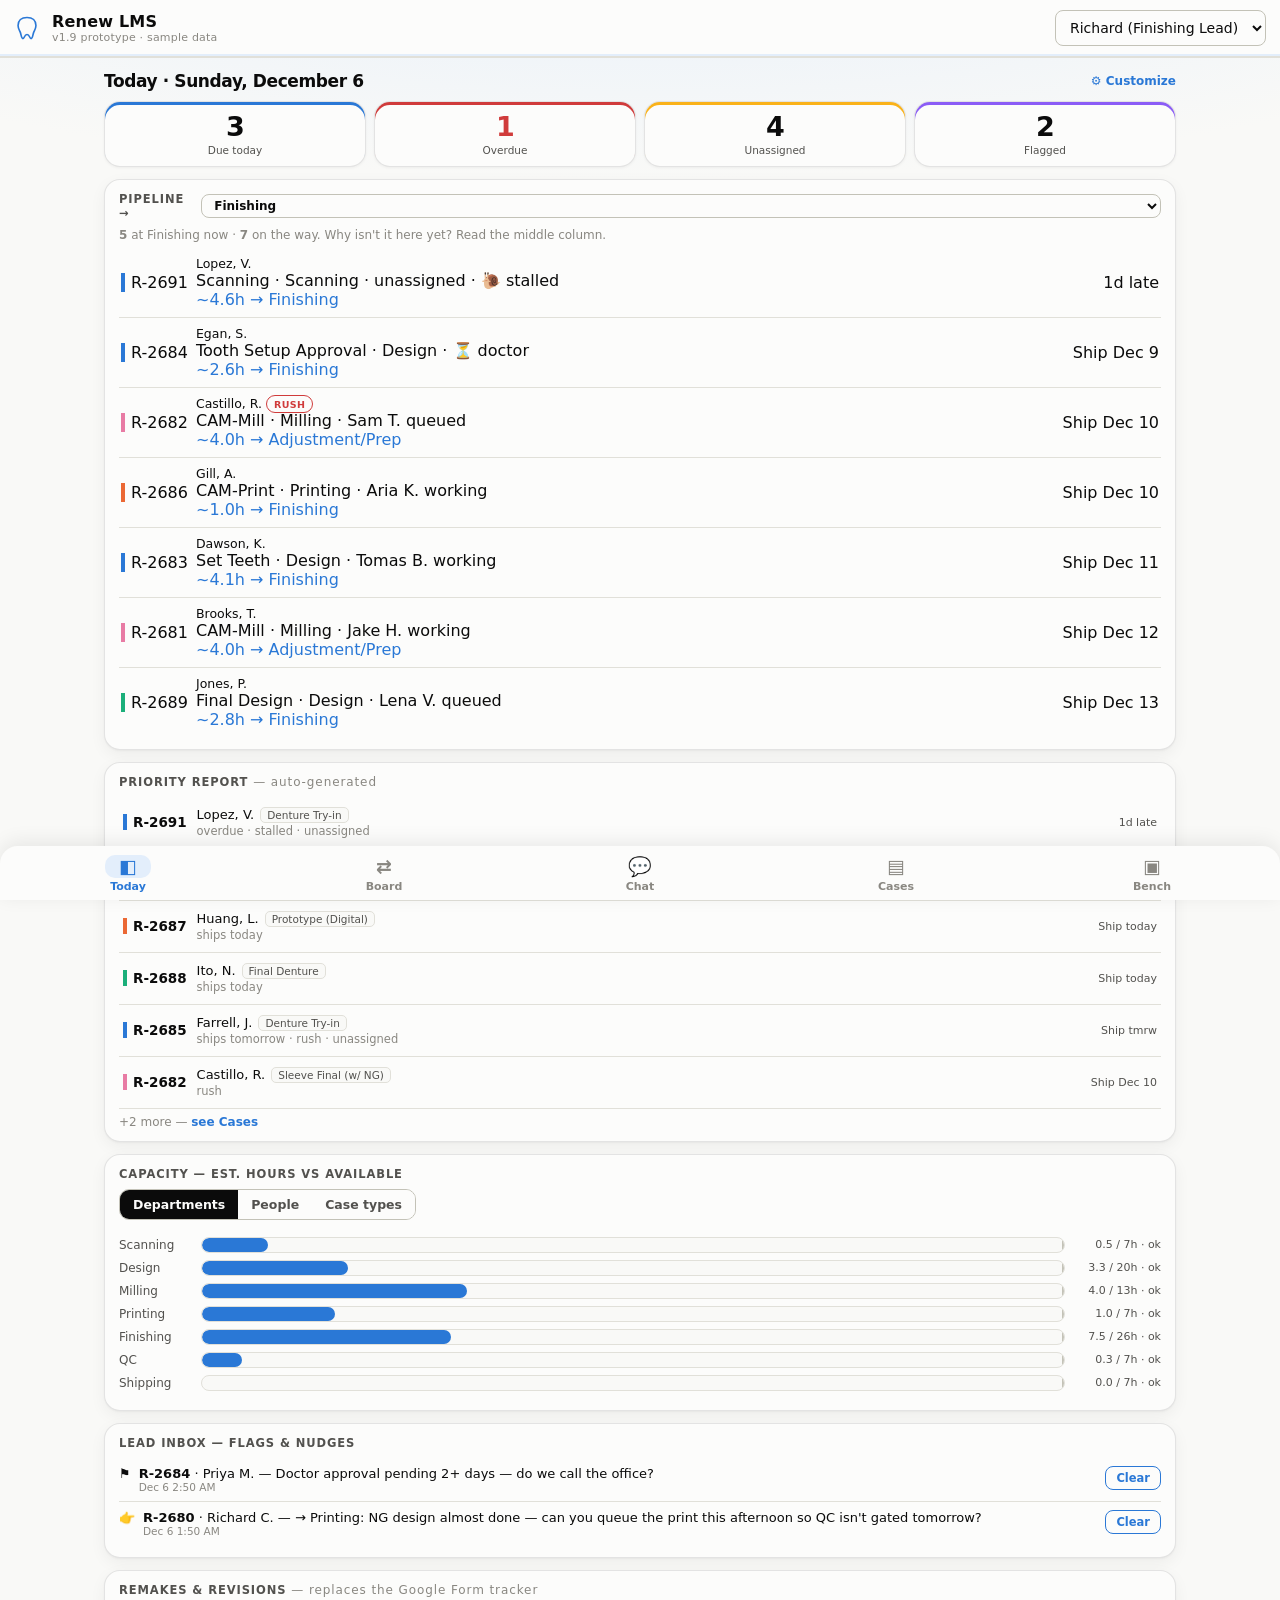
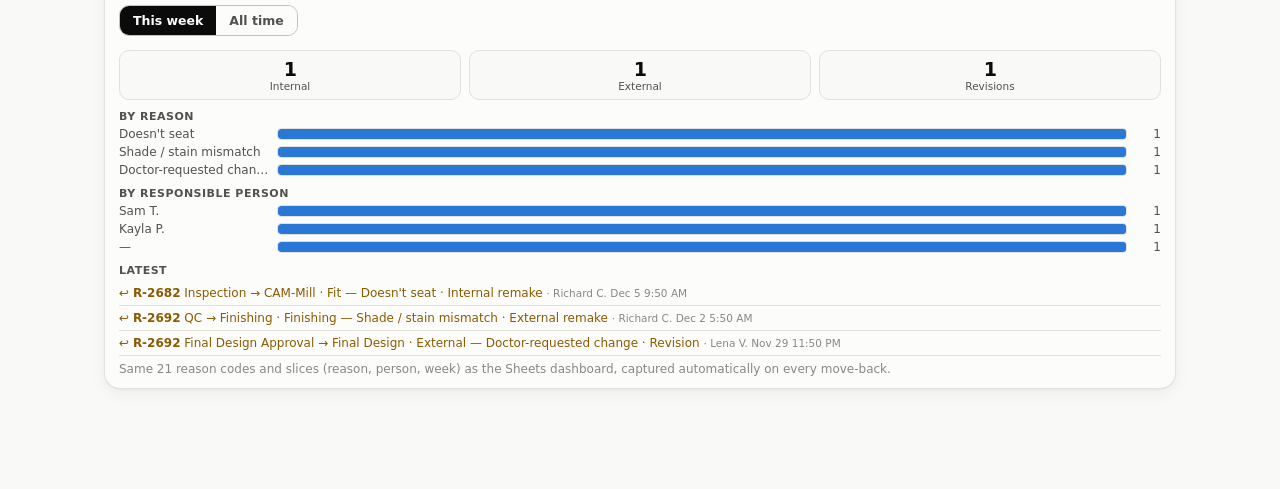
==== index.html @ 6e7eceef "Add files via upload" ====
<!DOCTYPE html>
<html lang="en">
<head>
<meta charset="UTF-8">
<meta name="viewport" content="width=device-width, initial-scale=1.0, viewport-fit=cover">
<title>Renew LMS — v1 Prototype</title>
<style>
:root{
  color-scheme: light;
  --surface:#fcfcfb; --page:#f9f9f7; --ink:#0b0b0b; --ink2:#52514e; --muted:#898781;
  --grid:#e1e0d9; --baseline:#c3c2b7; --border:rgba(11,11,11,0.10);
  --accent:#2a78d6; --accent-soft:#e3eefb;
  --good:#0ca30c; --warn:#fab219; --serious:#ec835a; --critical:#d03b3b;
  --good-text:#006300;
  --rush:#e34948;
  --ng-ink:#5b21b6; --warn-ink:#8a5b00;
}
@media (prefers-color-scheme: dark){
  :root{
    color-scheme: dark;
    --surface:#1a1a19; --page:#0d0d0d; --ink:#ffffff; --ink2:#c3c2b7; --muted:#898781;
    --grid:#2c2c2a; --baseline:#383835; --border:rgba(255,255,255,0.10);
    --accent:#3987e5; --accent-soft:#16283e;
    --good-text:#0ca30c;
    --ng-ink:#b39ddb; --warn-ink:#e0b053;
  }
}
*{box-sizing:border-box; -webkit-tap-highlight-color:transparent;}
html,body{margin:0; padding:0;}
body{
  font-family: system-ui, -apple-system, "Segoe UI", sans-serif;
  background:var(--page); color:var(--ink);
  padding-bottom:calc(64px + env(safe-area-inset-bottom));
}
header.app{
  position:sticky; top:0; z-index:40; background:var(--surface);
  border-bottom:1px solid var(--grid);
  padding:10px 14px; display:flex; align-items:center; gap:10px;
}
header.app h1{font-size:16px; margin:0; font-weight:700; letter-spacing:.2px;}
header.app .sub{font-size:11px; color:var(--muted); display:block; font-weight:500;}
.role-pick{margin-left:auto;}
select,input,textarea,button{font-family:inherit; font-size:14px; color:var(--ink);}
select,input,textarea{
  background:var(--surface); border:1px solid var(--baseline); border-radius:8px; padding:8px 10px;
}
.wrap{max-width:1100px; margin:0 auto; padding:12px 14px 24px;}
.demo-note{font-size:11px; color:var(--muted); text-align:center; margin:4px 0 10px;}

/* ---- nav ---- */
nav.tabs{
  position:fixed; bottom:0; left:0; right:0; z-index:40;
  background:var(--surface); border-top:1px solid var(--grid);
  display:flex; padding-bottom:env(safe-area-inset-bottom);
}
nav.tabs button{
  flex:1; background:none; border:none; padding:9px 2px 7px; cursor:pointer;
  font-size:11px; color:var(--muted); display:flex; flex-direction:column; align-items:center; gap:2px;
}
nav.tabs button .ic{font-size:19px; line-height:1;}
nav.tabs button.on{color:var(--accent); font-weight:700;}

/* ---- cards & tiles ---- */
.card{background:var(--surface); border:1px solid var(--border); border-radius:12px; padding:12px 14px; margin-bottom:12px;}
.card h3{margin:0 0 8px; font-size:13px; color:var(--ink2); font-weight:700; text-transform:uppercase; letter-spacing:.5px;}
.tiles{display:grid; grid-template-columns:repeat(4,1fr); gap:8px; margin-bottom:12px;}
.tile{background:var(--surface); border:1px solid var(--border); border-radius:12px; padding:10px 6px; text-align:center; cursor:pointer;}
.tile .num{font-size:26px; font-weight:700; line-height:1.1;}
.tile .lbl{font-size:10.5px; color:var(--ink2); margin-top:2px;}
.tile.alert .num{color:var(--critical);}
@media (max-width:420px){ .tile .num{font-size:22px;} }

/* ---- capacity meters ---- */
.meter-row{display:flex; align-items:center; gap:8px; margin:7px 0;}
.meter-row .dep{width:74px; font-size:12px; color:var(--ink2); flex:none;}
.meter{flex:1; height:14px; background:var(--page); border:1px solid var(--grid); border-radius:4px; position:relative; overflow:hidden;}
.meter .fill{position:absolute; left:0; top:0; bottom:0; border-radius:3px 0 0 3px;}
.meter .capline{position:absolute; top:-2px; bottom:-2px; width:2px; background:var(--baseline);}
.meter-row .val{width:88px; flex:none; font-size:11px; color:var(--ink2); text-align:right; font-variant-numeric:tabular-nums;}

/* ---- lists ---- */
.case-row{
  display:flex; align-items:center; gap:10px; padding:10px 4px;
  border-bottom:1px solid var(--grid); cursor:pointer;
}
.case-row:last-child{border-bottom:none;}
.case-row .cid{font-weight:700; font-size:13.5px; white-space:nowrap;}
.case-row .cmeta{flex:1; min-width:0;}
.case-row .l1{font-size:13px; display:flex; gap:6px; align-items:center; flex-wrap:wrap;}
.case-row .l2{font-size:11.5px; color:var(--muted); margin-top:1px; overflow:hidden; text-overflow:ellipsis; white-space:nowrap;}
.case-row .ship{font-size:11px; color:var(--ink2); text-align:right; white-space:nowrap; font-variant-numeric:tabular-nums;}
.badge{font-size:9.5px; font-weight:700; padding:2px 6px; border-radius:99px; border:1px solid; white-space:nowrap;}
.b-rush{color:var(--critical); border-color:var(--critical);}
.b-over{color:#fff; background:var(--critical); border-color:var(--critical);}
.b-house{color:var(--accent); border-color:var(--accent);}
.b-link{color:var(--ink2); border-color:var(--baseline);}
.b-flag{color:var(--warn-ink); border-color:var(--warn); background:none;}
.b-ng{color:var(--ng-ink); border-color:#8b5cf6;}
.b-done{color:var(--good-text); border-color:var(--good);}
.b-stall{color:var(--serious); border-color:var(--serious);}
.dept-chip{font-size:10.5px; color:var(--ink2); background:var(--page); border:1px solid var(--grid); border-radius:5px; padding:1px 6px;}

/* ---- board ---- */
.board{display:grid; grid-template-columns:1fr; gap:12px;}
@media (min-width:760px){ .board{grid-template-columns:5fr 7fr;} }
.qcase{
  display:flex; align-items:center; gap:8px; padding:9px 8px; margin:6px 0;
  border:1px solid var(--grid); border-radius:10px; cursor:pointer; background:var(--surface);
}
.qcase.sel{border-color:var(--accent); box-shadow:0 0 0 2px var(--accent-soft); }
.tech-row{padding:8px 4px; border-bottom:1px solid var(--grid);}
.tech-row:last-child{border-bottom:none;}
.tech-head{display:flex; align-items:center; gap:8px;}
.tech-head .tname{font-size:13.5px; font-weight:600;}
.tech-head .thrs{margin-left:auto; font-size:11px; color:var(--ink2); font-variant-numeric:tabular-nums;}
.tech-load{height:6px; background:var(--page); border-radius:3px; margin:5px 0 3px; overflow:hidden; border:1px solid var(--grid);}
.tech-load i{display:block; height:100%; border-radius:3px;}
.tech-cases{font-size:11px; color:var(--muted);}
.assign-btn{
  border:1px solid var(--accent); color:var(--accent); background:none; border-radius:8px;
  font-size:11.5px; font-weight:700; padding:4px 10px; cursor:pointer;
}
.assign-hint{font-size:12px; color:var(--ink2); background:var(--accent-soft); border-radius:8px; padding:8px 10px; margin-bottom:8px;}
.assign-hint.sticky{position:sticky; top:56px; z-index:30; box-shadow:0 2px 8px rgba(0,0,0,.12);}

/* ---- case detail sheet ---- */
.sheet-bg{position:fixed; inset:0; background:rgba(0,0,0,.45); z-index:50; display:flex; align-items:flex-end; justify-content:center;}
@media(min-width:760px){ .sheet-bg{align-items:center;} }
.sheet{
  background:var(--page); width:100%; max-width:680px; max-height:92vh; overflow-y:auto;
  border-radius:16px 16px 0 0; padding:14px 16px calc(20px + env(safe-area-inset-bottom));
}
@media(min-width:760px){ .sheet{border-radius:16px; max-height:86vh;} }
.sheet h2{margin:0; font-size:18px;}
.sheet .close{float:right; border:none; background:var(--surface); border:1px solid var(--grid); border-radius:99px; width:30px; height:30px; font-size:15px; cursor:pointer; color:var(--ink2);}
.kv{display:flex; flex-wrap:wrap; gap:6px 14px; font-size:12.5px; color:var(--ink2); margin:8px 0 2px;}
.kv b{color:var(--ink);}

/* ---- timeline ---- */
.track{margin:10px 0 4px;}
.track-title{font-size:11px; font-weight:700; color:var(--ink2); text-transform:uppercase; letter-spacing:.5px; margin-bottom:4px; display:flex; gap:6px; align-items:center;}
.step{display:flex; gap:10px; position:relative; padding:0 0 2px;}
.step .rail{width:14px; flex:none; display:flex; flex-direction:column; align-items:center;}
.step .dot{width:12px; height:12px; border-radius:99px; border:2px solid var(--baseline); background:var(--surface); flex:none; margin-top:3px;}
.step.done .dot{background:var(--good); border-color:var(--good);}
.step.in .dot{background:var(--surface); border-color:var(--accent); box-shadow:0 0 0 3px var(--accent-soft);}
.step .line{width:2px; flex:1; background:var(--grid); min-height:10px;}
.step:last-child .line{display:none;}
.step .sbody{flex:1; padding-bottom:9px; min-width:0;}
.step .sname{font-size:13px; font-weight:600;}
.step.done .sname{color:var(--ink2); font-weight:500;}
.step .sinfo{font-size:11px; color:var(--muted); margin-top:1px;}
.step.in .sname{color:var(--accent);}
.ng-track{margin-left:22px; border-left:2px dashed #8b5cf6; padding-left:10px;}

/* ---- buttons ---- */
.btnrow{display:flex; gap:8px; flex-wrap:wrap; margin:10px 0;}
.btn{
  border:1px solid var(--baseline); background:var(--surface); color:var(--ink);
  border-radius:10px; padding:9px 13px; font-size:13px; font-weight:600; cursor:pointer;
}
.btn.primary{background:var(--accent); border-color:var(--accent); color:#fff;}
.btn.danger{border-color:var(--critical); color:var(--critical);}
.btn.big{padding:16px; font-size:16px; width:100%;}
.btn:disabled{opacity:.45; cursor:not-allowed;}

/* ---- notes / events ---- */
.note{background:var(--surface); border:1px solid var(--border); border-radius:10px; padding:8px 10px; margin:6px 0; font-size:13px;}
.note .who{font-size:11px; color:var(--muted); margin-bottom:2px;}
.evt{font-size:12px; color:var(--ink2); padding:5px 0; border-bottom:1px solid var(--grid);}
.evt:last-child{border:none;}
.evt .t{color:var(--muted); font-size:10.5px;}
.evt.warn{color:var(--warn-ink);}

/* ---- bench ---- */
.bench-step{background:var(--surface); border:1px solid var(--border); border-radius:14px; padding:16px; text-align:center;}
.bench-step .big-name{font-size:22px; font-weight:700; margin:4px 0;}
.bench-step .big-case{font-size:15px; color:var(--ink2);}
.scanbox{
  border:2px dashed var(--baseline); border-radius:14px; padding:26px 14px; text-align:center;
  color:var(--ink2); font-size:14px; cursor:pointer; background:var(--surface);
}
.scanbox .ic{font-size:34px; display:block; margin-bottom:6px;}

/* ---- inbox ---- */
.inbox-item{display:flex; gap:8px; align-items:flex-start; padding:8px 0; border-bottom:1px solid var(--grid); font-size:13px;}
.inbox-item:last-child{border:none;}
.inbox-item .ic{flex:none;}
.inbox-item .bx{flex:1;}
.inbox-item .t{font-size:10.5px; color:var(--muted);}

/* ---- ticket ---- */
.ticket{background:#fff; color:#0b0b0b; border-radius:12px; border:1px solid var(--grid); padding:18px; max-width:420px; margin:0 auto;}
.barcode{display:flex; align-items:flex-end; height:54px; gap:0; margin:10px 0 2px; justify-content:center;}
.barcode i{display:inline-block; background:#000; height:100%;}
.barcode-num{text-align:center; font-size:13px; letter-spacing:3px; font-weight:700; margin-bottom:8px;}
.ticket table{width:100%; border-collapse:collapse; font-size:12.5px;}
.ticket td{padding:4px 2px; border-bottom:1px solid #eee; vertical-align:top;}
.ticket .steps td{font-size:11.5px;}
.ticket .chk{width:13px; height:13px; border:1.5px solid #555; display:inline-block; border-radius:3px; vertical-align:middle;}
@media print{
  body *{visibility:hidden;}
  .sheet-bg{position:static; background:none;}
  .ticket, .ticket *{visibility:visible;}
  .ticket{position:absolute; left:0; top:0; box-shadow:none; border:none;}
}

/* ---- filters ---- */
.filters{display:flex; gap:6px; overflow-x:auto; padding:2px 0 10px; -webkit-overflow-scrolling:touch;}
.fchip{border:1px solid var(--baseline); background:var(--surface); color:var(--ink2); border-radius:99px; padding:5px 12px; font-size:12px; white-space:nowrap; cursor:pointer;}
.fchip.on{background:var(--ink); color:var(--surface); border-color:var(--ink);}
.searchrow{display:flex; gap:8px; margin-bottom:8px;}
.searchrow input{flex:1;}

/* modal small */
.modal{background:var(--page); border-radius:14px; padding:16px; width:92%; max-width:440px; max-height:80vh; overflow-y:auto;}
.modal h3{margin:0 0 10px; font-size:15px; color:var(--ink);}
.opt-row{display:block; width:100%; text-align:left; background:var(--surface); border:1px solid var(--grid); border-radius:10px; padding:10px 12px; margin:6px 0; font-size:13.5px; cursor:pointer;}
.opt-row:active{border-color:var(--accent);}
label.f{display:block; font-size:12px; color:var(--ink2); margin:10px 0 4px; font-weight:600;}

/* ---- v1.6 polish ---- */
.card{box-shadow:0 1px 3px rgba(0,0,0,.05);}
.tile{box-shadow:0 1px 3px rgba(0,0,0,.05); transition:transform .08s ease;}
.tile:active{transform:scale(.96);}
.btn{transition:transform .08s ease, box-shadow .15s ease;}
.btn:active{transform:scale(.96);}
.btn.primary{box-shadow:0 2px 8px rgba(42,120,214,.28);}
.fchip, .qcase, .my-row, .kb-card{transition:border-color .12s ease, box-shadow .12s ease;}
.qcase:hover, .kb-card:hover{border-color:var(--accent);}
nav.tabs button .ic{padding:2px 14px; border-radius:10px; transition:background .15s ease;}
nav.tabs button.on .ic{background:var(--accent-soft);}
header.app{box-shadow:0 1px 0 var(--grid), inset 0 -2px 0 var(--accent-soft);}
.logo-molar{width:26px; height:26px; flex:none; margin-right:2px;}
.tech-row.dragover{background:var(--accent-soft); border-radius:10px;}
.qcase[draggable="true"]{cursor:grab;}
.qcase.dragging{opacity:.5;}

/* ---- Pearl the mascot, v2: walks in, stops, delivers, walks off ---- */
#pearl{position:fixed; bottom:calc(58px + env(safe-area-inset-bottom)); left:-110px; z-index:60; display:none; cursor:pointer; filter:drop-shadow(0 3px 4px rgba(0,0,0,.22));}
#pearl.walking{display:block; animation:pearl-walk 13s cubic-bezier(.4,0,.6,1) forwards;}
#pearl .body{animation:pearl-waddle .4s ease-in-out infinite alternate; transform-origin:50% 85%;}
#pearl .p-eyes{animation:pearl-blink 3.4s infinite; transform-origin:32px 26px;}
#pearl .bub{
  position:absolute; bottom:calc(100% + 8px); left:-6px; width:max-content; max-width:210px;
  background:var(--surface); color:var(--ink); border:2px solid var(--ink);
  border-radius:14px 14px 14px 3px; padding:8px 11px; font-size:12.5px; font-weight:700; line-height:1.35;
  box-shadow:0 3px 10px rgba(0,0,0,.12);
  opacity:0; transform:scale(.6); transform-origin:bottom left;
  animation:pearl-bub 13s ease-in-out forwards;
}
@keyframes pearl-walk{
  0%{left:-110px;} 34%{left:calc(50vw - 100px);} 63%{left:calc(50vw - 100px);} 100%{left:105vw;}
}
@keyframes pearl-waddle{ from{transform:rotate(-5deg) translateY(0);} to{transform:rotate(5deg) translateY(-2.5px);} }
@keyframes pearl-blink{ 0%,93%,100%{transform:scaleY(1);} 95%,97%{transform:scaleY(.08);} }
@keyframes pearl-bub{
  0%,32%{opacity:0; transform:scale(.6);}
  37%{opacity:1; transform:scale(1.06);}
  40%{transform:scale(1);}
  62%{opacity:1; transform:scale(1);}
  70%,100%{opacity:0; transform:scale(.85);}
}
@media (prefers-reduced-motion: reduce){ #pearl{display:none !important;} }

/* ---- v1.7 aesthetic pass ---- */
body{background:radial-gradient(1100px 320px at 50% -140px, var(--accent-soft), transparent), var(--page);}
h2.pagetitle{font-size:21px; font-weight:800; letter-spacing:-.4px;}
.card{border-radius:16px; box-shadow:0 1px 2px rgba(0,0,0,.04), 0 5px 16px rgba(0,0,0,.05);}
.card h3{font-size:11.5px; letter-spacing:.9px;}
.tile{border-radius:16px;}
.tile .num{letter-spacing:-1px; font-size:27px;}
.btn{border-radius:12px;}
.btn.primary{border:none; background:linear-gradient(180deg, var(--accent), color-mix(in srgb, var(--accent) 82%, #000));}
nav.tabs{border-top:none; box-shadow:0 -4px 20px rgba(0,0,0,.08); border-radius:18px 18px 0 0;}
nav.tabs button{font-weight:600;}
.sheet{border-radius:22px 22px 0 0;}
.sheet::before{content:''; display:block; width:42px; height:4px; background:var(--baseline); border-radius:99px; margin:0 auto 10px;}
@media(min-width:760px){ .sheet{border-radius:22px;} .sheet::before{display:none;} }
.meter{height:16px; border-radius:8px;}
.meter .fill{border-radius:8px;}
.fchip{border-radius:12px; padding:6px 13px;}
.assign-hint{border-radius:12px;}
.badge{letter-spacing:.4px; padding:2.5px 7px;}
.scanbox{border-radius:18px; border-width:2.5px;}
.scanbox:active{transform:scale(.98);}
.modal{border-radius:18px;}
.bench-step{border-radius:18px; box-shadow:0 1px 2px rgba(0,0,0,.04), 0 5px 16px rgba(0,0,0,.05);}
.kb-col{border-radius:14px;}
.rk-stat{border-radius:12px;}
.rk-stat .v{letter-spacing:-.5px;}

/* ---- calendar ---- */
.cal-head{display:flex; align-items:center; gap:10px; margin-bottom:8px;}
.cal-head b{font-size:15px; flex:1; text-align:center;}
.cal-nav{border:1px solid var(--baseline); background:var(--surface); border-radius:10px; width:34px; height:34px; font-size:15px; cursor:pointer; color:var(--ink);}
.cal{display:grid; grid-template-columns:repeat(7,1fr); gap:4px;}
.cal .dow{font-size:10px; color:var(--muted); text-align:center; font-weight:700; padding:2px 0;}
.cal-cell{
  min-height:52px; background:var(--surface); border:1px solid var(--grid); border-radius:10px;
  padding:3px 4px; cursor:pointer; position:relative; transition:border-color .12s ease;
}
.cal-cell:hover{border-color:var(--accent);}
.cal-cell.off{opacity:.35; cursor:default;}
.cal-cell.today{border-color:var(--accent); border-width:2px;}
.cal-cell.sel{background:var(--accent-soft); border-color:var(--accent);}
.cal-cell .dnum{font-size:11px; font-weight:700; color:var(--ink2);}
.cal-dots{display:flex; flex-wrap:wrap; gap:2px; margin-top:3px;}
.cal-dots i{width:7px; height:7px; border-radius:3px; display:block;}
.cal-more{font-size:9px; color:var(--muted); font-weight:700;}
.cal-out{position:absolute; bottom:2px; right:4px; font-size:9.5px;}

/* ---- chat hub ---- */
.thread-row{display:flex; align-items:center; gap:10px; padding:11px 4px; border-bottom:1px solid var(--grid); cursor:pointer;}
.thread-row:last-child{border-bottom:none;}
.thread-row .tr-avatar{width:38px; height:38px; border-radius:12px; flex:none; display:flex; align-items:center; justify-content:center; font-weight:800; font-size:12px; color:#fff;}
.thread-row .tr-main{flex:1; min-width:0;}
.thread-row .tr-top{display:flex; gap:6px; align-items:center;}
.thread-row .tr-top b{font-size:13.5px;}
.thread-row .tr-prev{font-size:12px; color:var(--muted); overflow:hidden; text-overflow:ellipsis; white-space:nowrap; margin-top:1px;}
.thread-row .tr-when{font-size:10.5px; color:var(--muted); white-space:nowrap;}
.unread-dot{width:9px; height:9px; border-radius:99px; background:var(--accent); flex:none;}
.appr-card{
  border:2px solid var(--warn); background:var(--surface); border-radius:14px; padding:10px 12px; margin-bottom:10px;
  font-size:13px;
}
.appr-card .btnrow{margin:8px 0 0;}
.chat-full{display:flex; flex-direction:column;}
.chat-full .chat{max-height:none; flex:1;}

/* ---- pipeline card ---- */
.pipe-row{display:flex; align-items:center; gap:8px; padding:8px 2px; border-bottom:1px solid var(--grid); cursor:pointer;}
.pipe-row:last-child{border:none;}
.pipe-row .arrow{color:var(--muted); font-size:11px; white-space:nowrap;}

/* ---- confetti ---- */
.confetti{position:fixed; inset:0; pointer-events:none; z-index:80; overflow:hidden;}
.confetti i{position:absolute; top:-14px; width:8px; height:13px; border-radius:2px; animation:cfall 1.7s ease-in forwards;}
@keyframes cfall{ to{ transform:translateY(106vh) rotate(560deg); } }
@media (prefers-reduced-motion: reduce){ .confetti{display:none;} }
.field{width:100%;}
.empty{color:var(--muted); font-size:13px; padding:12px 0; text-align:center;}
h2.pagetitle{font-size:17px; margin:2px 0 10px;}
.subtle{font-size:12px; color:var(--muted);}

/* ---- segmented toggle ---- */
.seg{display:inline-flex; border:1px solid var(--baseline); border-radius:10px; overflow:hidden; margin-bottom:10px;}
.seg button{border:none; background:var(--surface); color:var(--ink2); padding:7px 13px; font-size:12.5px; font-weight:600; cursor:pointer;}
.seg button.on{background:var(--ink); color:var(--surface);}

/* ---- kanban ---- */
.kb{display:flex; gap:10px; overflow-x:auto; padding:2px 2px 14px; -webkit-overflow-scrolling:touch; align-items:flex-start;}
.kb-col{flex:0 0 240px; background:var(--surface); border:1px solid var(--border); border-radius:12px; padding:8px; min-height:120px;}
.kb-col.dragover{outline:2px solid var(--accent);}
.kb-col h4{margin:2px 4px 8px; font-size:12px; color:var(--ink2); text-transform:uppercase; letter-spacing:.5px; display:flex; justify-content:space-between;}
.kb-card{background:var(--page); border:1px solid var(--grid); border-left:4px solid var(--baseline); border-radius:9px; padding:8px 9px; margin-bottom:7px; cursor:pointer; font-size:12.5px;}
.kb-card.sel{outline:2px solid var(--accent);}
.kb-card .kc-top{display:flex; gap:6px; align-items:center; font-weight:700; font-size:12.5px;}
.kb-card .kc-step{color:var(--ink2); margin-top:2px; font-size:11.5px;}
.kb-card .kc-bot{display:flex; justify-content:space-between; margin-top:4px; font-size:10.5px; color:var(--muted);}
.kb-legend{display:flex; gap:10px; flex-wrap:wrap; font-size:10.5px; color:var(--ink2); margin:0 0 8px;}
.kb-legend i{display:inline-block; width:10px; height:10px; border-radius:3px; margin-right:4px; vertical-align:-1px;}

/* ---- my work list (bench) ---- */
.my-row{display:flex; align-items:center; gap:8px; padding:9px 8px; margin:6px 0; border:1px solid var(--grid); border-radius:10px; cursor:pointer; background:var(--surface);}
.my-row.working{border-color:var(--accent); box-shadow:0 0 0 2px var(--accent-soft);}
.my-row .st{font-size:10px; font-weight:700; padding:2px 6px; border-radius:99px; border:1px solid var(--baseline); color:var(--ink2);}
.my-row .st.in{color:var(--accent); border-color:var(--accent);}

.linklike{background:none; border:none; color:var(--accent); font-size:12px; font-weight:600; cursor:pointer; padding:0;}
.chek{display:flex; align-items:center; gap:8px; font-size:13.5px; padding:8px 2px;}

/* ---- case chat ---- */
.chat{display:flex; flex-direction:column; gap:6px; max-height:280px; overflow-y:auto; padding:2px;}
.chat-msg{background:var(--surface); border:1px solid var(--grid); border-radius:12px 12px 12px 3px; padding:7px 10px; font-size:13px; max-width:92%; align-self:flex-start;}
.chat-msg.mine{align-self:flex-end; border-radius:12px 12px 3px 12px; background:var(--accent-soft); border-color:var(--accent);}
.chat-msg .cwho{font-size:10.5px; color:var(--muted); margin-bottom:2px; font-weight:600;}
.chat-msg .cping{display:inline-block; font-size:10px; font-weight:700; color:var(--accent); border:1px solid var(--accent); border-radius:99px; padding:1px 7px; margin-bottom:3px;}
.chat-in{display:flex; gap:6px; margin-top:8px;}
.chat-in input{flex:1;}
.chat-ping{margin-top:6px; display:flex; gap:6px; align-items:center; font-size:12px; color:var(--ink2);}
.chat-ping select{padding:5px 8px; font-size:12px;}

/* ---- remake mini-bars ---- */
.rk-row{display:flex; align-items:center; gap:8px; margin:4px 0;}
.rk-row .lbl{width:150px; font-size:12px; color:var(--ink2); overflow:hidden; text-overflow:ellipsis; white-space:nowrap;}
.rk-row .bar{flex:1; height:12px; background:var(--page); border:1px solid var(--grid); border-radius:4px; overflow:hidden;}
.rk-row .bar i{display:block; height:100%; background:var(--accent); border-radius:3px 0 0 3px;}
.rk-row .n{width:26px; text-align:right; font-size:12px; color:var(--ink2); font-variant-numeric:tabular-nums;}
.rk-stats{display:flex; gap:8px; margin:4px 0 10px;}
.rk-stat{flex:1; text-align:center; background:var(--page); border:1px solid var(--grid); border-radius:10px; padding:7px 4px;}
.rk-stat .v{font-size:19px; font-weight:700;}
.rk-stat .k{font-size:10.5px; color:var(--ink2);}
</style>
</head>
<body>
<div id="app"></div>
<script>
/* ===================== Renew LMS v1 Prototype — data model & seed ===================== */
/* All data is in-memory sample data. Resets on reload. */

const now = () => new Date();
const hoursAgo = h => new Date(Date.now() - h*3600e3);
const daysFromNow = d => { const x = new Date(); x.setDate(x.getDate()+d); return x; };
const fmtDate = d => d.toLocaleDateString(undefined,{month:'short', day:'numeric'});
const fmtWhen = d => d.toLocaleDateString(undefined,{month:'short', day:'numeric'}) + ' ' + d.toLocaleTimeString(undefined,{hour:'numeric', minute:'2-digit'});
const dayDiff = d => Math.round((new Date(d.getFullYear(),d.getMonth(),d.getDate()) - new Date(new Date().getFullYear(),new Date().getMonth(),new Date().getDate()))/86400e3);

const DEPTS = ['Scanning','Design','Milling','Printing','Finishing','QC','Shipping'];

const TECHS = [
  {id:'t1',  name:'Richard C.', dept:'Finishing', role:'lead'},
  {id:'t2',  name:'Mel R.',     dept:'Finishing', role:'tech'},
  {id:'t3',  name:'Diego S.',   dept:'Finishing', role:'tech'},
  {id:'t4',  name:'Kayla P.',   dept:'Finishing', role:'tech'},
  {id:'t5',  name:'Lena V.',    dept:'Design',    role:'lead'},
  {id:'t6',  name:'Priya M.',   dept:'Design',    role:'tech'},
  {id:'t7',  name:'Tomas B.',   dept:'Design',    role:'tech'},
  {id:'t8',  name:'Jake H.',    dept:'Milling',   role:'tech'},
  {id:'t9',  name:'Sam T.',     dept:'Milling',   role:'tech'},
  {id:'t10', name:'Aria K.',    dept:'Printing',  role:'tech'},
  {id:'t11', name:'Marco D.',   dept:'Scanning',  role:'tech'},
  {id:'t12', name:'Ines F.',    dept:'QC',        role:'tech'},
  {id:'t13', name:'Ben W.',     dept:'Shipping',  role:'tech'},
  {id:'t14', name:'Dana L.',    dept:'Front Desk',role:'frontdesk'},
  {id:'t0',  name:'Dr. Weiss',  dept:'Management',role:'owner'},   // lab owner — approvals, oversight
];
const tech = id => TECHS.find(t=>t.id===id);
const HOURS_PER_DAY = 6.5; // productive bench hours per tech

/* ---- skills matrix: default = every step of your own department at primary level.
   Overrides: 0 = can't do it (yet), 1 = primary, 2 = backup / cross-trained. ---- */
const SKILL_OVERRIDES = {
  t4:  {'Structure':0},                                   // Kayla — still training on structure
  t12: {'Cement/Polish':2, 'Finishing':2},                // Ines (QC) cross-trained as finishing backup
  t3:  {'QC':2},                                          // Diego can cover QC in a pinch
  t7:  {'Scanning':2},                                    // Tomas can scan
};

/* ---- absences: from/to are inclusive date offsets from today (0 = today) ---- */
let ABSENCES = [
  {tid:'t3', from:0, to:0, note:'out sick'},              // Diego out today
  {tid:'t6', from:4, to:8, note:'vacation'},              // Priya out next week
];

/* ---- Workflows (from the documented 3Shape production flows) ---- */
const WORKFLOWS = {
  tryin: {
    name:'Denture Try-in', endState:'ship',
    main:[
      {n:'Scanning', d:'Scanning', h:0.5},
      {n:'Set Teeth', d:'Design', h:1.5},
      {n:'Tooth Setup Approval', d:'Design', h:0.3, approval:true},
      {n:'Final Design', d:'Design', h:1.0},
      {n:'Final Design Approval', d:'Design', h:0.3, approval:true},
      {n:'CAM-Print', d:'Printing', h:1.0},
      {n:'Finishing', d:'Finishing', h:1.5},
      {n:'QC', d:'QC', h:0.3},
      {n:'Shipping', d:'Shipping', h:0.2},
    ]
  },
  proto: {
    name:'Prototype (Digital)', endState:'ship',
    main:[
      {n:'Scanning', d:'Scanning', h:0.5},
      {n:'Set Teeth', d:'Design', h:1.5},
      {n:'Tooth Setup Approval', d:'Design', h:0.3, approval:true},
      {n:'Final Design', d:'Design', h:1.0},
      {n:'Final Design Approval', d:'Design', h:0.3, approval:true},
      {n:'CAM-Print', d:'Printing', h:1.0},
      {n:'Finishing', d:'Finishing', h:1.5},
      {n:'QC', d:'QC', h:0.3},
      {n:'Shipping', d:'Shipping', h:0.2},
    ]
  },
  final: {
    name:'Final Denture', endState:'ship', linked:true,
    main:[
      {n:'Final Design', d:'Design', h:1.0},
      {n:'Final Design Approval', d:'Design', h:0.3, approval:true},
      {n:'CAM-Mill', d:'Milling', h:1.5},
      {n:'Finishing', d:'Finishing', h:2.0},
      {n:'QC', d:'QC', h:0.3},
      {n:'Shipping', d:'Shipping', h:0.2},
    ]
  },
  flange: {
    name:'Flangeless (Immediate)', endState:'inhouse',
    main:[
      {n:'Scanning', d:'Scanning', h:0.5},
      {n:'Set Teeth', d:'Design', h:1.5},
      {n:'Tooth Setup Approval', d:'Design', h:0.3, approval:true},
      {n:'Final Design', d:'Design', h:1.0},
      {n:'Final Design Approval', d:'Design', h:0.3, approval:true},
      {n:'CAM-Print', d:'Printing', h:1.0},
      {n:'CAM-Mill', d:'Milling', h:1.0},
      {n:'Finishing', d:'Finishing', h:1.5},
      {n:'QC', d:'QC', h:0.3},
    ]
  },
  sleeve: {
    name:'Sleeve Final (w/ NG)', endState:'ship',
    main:[
      {n:'Final Design', d:'Design', h:2.0},
      {n:'Split Bar/Sleeve', d:'Design', h:0.5},
      {n:'Final Design Approval', d:'Design', h:0.3, approval:true},
      {n:'CAM-Mill', d:'Milling', h:2.0},
      {n:'Contour/Sinter', d:'Milling', h:1.5},
      {n:'Inspection', d:'QC', h:0.5},
      {n:'Adjustment/Prep', d:'Finishing', h:1.0},
      {n:'Stain', d:'Finishing', h:1.0},
      {n:'Structure', d:'Finishing', h:1.5},
      {n:'Cement/Polish', d:'Finishing', h:1.0},
      {n:'QC', d:'QC', h:0.5},
      {n:'Shipping', d:'Shipping', h:0.2},
    ],
    // Night-guard parallel track: spawns when main completes Adjustment/Prep (idx 6);
    // main QC (idx 10) is gated until the NG track is complete.
    ng:[
      {n:'NG Scanning', d:'Scanning', h:0.3},
      {n:'NG Design', d:'Design', h:0.8},
      {n:'CAM-Print (NG)', d:'Printing', h:0.8},
    ],
    forkAfter:6, joinAt:10,
  },
};

/* ---- Reason codes (same 21-code / 6-group list as the remake tracker) ---- */
const REASONS = {
  'Design':['Occlusion','Midline / esthetic setup','Margin / intaglio','Wrong mould or shade in design'],
  'CAD / Data':['Scan error','Rx entered wrong','Wrong file sent'],
  'Fabrication':['Print defect','Mill defect','Sintering defect','Nesting / support error'],
  'Fit':['Passivity / Quarter Turn fail','Doesn\'t seat','Screw access misaligned'],
  'Finishing':['Fracture / chip','Shade / stain mismatch','Over-adjusted','Cementation defect'],
  'External':['Doctor-requested change','Damaged in shipping','Patient-driven change'],
};

const DOCTORS = [
  {doc:'Dr. Nguyen', clinic:'Summit Smiles'},
  {doc:'Dr. Patel', clinic:'Ridgeline Dental'},
  {doc:'Dr. Okafor', clinic:'Harbor Dental Group'},
  {doc:'Dr. Weiss', clinic:'In-house practice'},
];

/* ---- Case factory ---- */
let caseSeq = 2680;
const DEPT_SEED_TECH = {Scanning:'t11', Design:'t6', Milling:'t8', Printing:'t10', Finishing:'t3', QC:'t12', Shipping:'t13'};
function mkSteps(defs){ return defs.map(s=>({status:'todo', assignee:null, start:null, end:null})); }
function mkCase(o){
  const wf = WORKFLOWS[o.wf];
  const c = {
    id:'R-'+(o.id||caseSeq++),
    patient:o.patient, doctor:o.doctor, clinic:o.clinic,
    wf:o.wf, rush:!!o.rush, linkedTo:o.linkedTo||null,
    created:o.created||daysFromNow(-5), ship:o.ship,
    tracks:{ main:{steps:mkSteps(wf.main)} },
    notes:o.notes||[], events:[], flag:null, nudges:[],
    moveLog:o.moveLog||[],
  };
  // advance main to given index; mark statuses
  const adv = o.at||0;
  for(let i=0;i<adv;i++){ const st=c.tracks.main.steps[i]; st.status='done'; st.assignee=DEPT_SEED_TECH[wf.main[i].d]||null; st.end=hoursAgo((adv-i)*20 + (o.age||0)); }
  if(o.status==='in'){ const st=c.tracks.main.steps[adv]; st.status='in'; st.assignee=o.assignee; st.start=hoursAgo(1.5); }
  else if(o.assignee){ c.tracks.main.steps[adv].assignee=o.assignee; }
  if(o.ngAt!==undefined && wf.ng){
    c.tracks.ng={steps:mkSteps(wf.ng)};
    for(let i=0;i<o.ngAt;i++){ const st=c.tracks.ng.steps[i]; st.status='done'; st.end=hoursAgo((o.ngAt-i)*8); }
    if(o.ngStatus==='in'){ const st=c.tracks.ng.steps[o.ngAt]; st.status='in'; st.assignee=o.ngAssignee; st.start=hoursAgo(0.7); }
    else if(o.ngAssignee){ c.tracks.ng.steps[o.ngAt].assignee=o.ngAssignee; }
  }
  if(o.doneCase){
    c.tracks.main.steps.forEach((st,i)=>{ st.status='done'; st.assignee=DEPT_SEED_TECH[wf.main[i].d]||null; st.end=hoursAgo((wf.main.length-i)*6+(o.doneAgeH||18)); });
    if(c.tracks.ng) c.tracks.ng.steps.forEach(st=>{ st.status='done'; st.end=hoursAgo(30); });
  }
  c.events.push({when:c.created, who:o.creator||'Dana L.', text:'Case created' + (c.linkedTo?' — linked to '+c.linkedTo:''), type:'sys'});
  (o.extraEvents||[]).forEach(e=>c.events.push(e));
  return c;
}

let CASES = [
  // HERO: sleeve w/ NG mid-parallel — case IS visible in finishing while NG runs
  mkCase({wf:'sleeve', patient:'Alvarez, M.', doctor:'Dr. Patel', clinic:'Ridgeline Dental',
    ship:daysFromNow(2), at:7, status:'in', assignee:'t2', by:'t8',
    ngAt:1, ngStatus:'in', ngAssignee:'t6',
    created:daysFromNow(-16),
    notes:[{who:'Richard C.', when:hoursAgo(26), text:'Sent out briefly for physical scan after Adjustment/Prep — back on my bench. NG design running in parallel, watch the QC gate.'},
           {who:'Dr. Patel', when:daysFromNow(-14), text:'Patient wants slightly warmer incisal shade than the try-in. See attached photos in Communicate.'}],
    extraEvents:[{when:hoursAgo(26), who:'System', text:'Night-guard track started (parallel)', type:'sys'}]}),
  // sleeve at CAM-Mill
  mkCase({wf:'sleeve', patient:'Brooks, T.', doctor:'Dr. Nguyen', clinic:'Summit Smiles',
    ship:daysFromNow(6), at:3, status:'in', assignee:'t8', created:daysFromNow(-9)}),
  // sleeve — inspection failed, moved back (remake-style event)
  mkCase({wf:'sleeve', patient:'Castillo, R.', doctor:'Dr. Okafor', clinic:'Harbor Dental Group',
    ship:daysFromNow(4), at:3, assignee:'t9', created:daysFromNow(-11), rush:true,
    notes:[{who:'Ines F.', when:hoursAgo(20), text:'Failed inspection — bar doesn\'t seat passively on the model. Sent back to CAM-Mill.'}],
    moveLog:[{when:hoursAgo(20), by:'Richard C.', from:'Inspection', to:'CAM-Mill', group:'Fit', code:'Doesn\'t seat', rtype:'Internal remake', person:'Sam T.'}],
    extraEvents:[{when:hoursAgo(20), who:'Richard C.', text:'Moved back: Inspection → CAM-Mill. Reason: Fit — Doesn\'t seat', type:'moveback'}]}),
  // try-in at Set Teeth
  mkCase({wf:'tryin', patient:'Dawson, K.', doctor:'Dr. Nguyen', clinic:'Summit Smiles',
    ship:daysFromNow(5), at:1, status:'in', assignee:'t7', created:daysFromNow(-2)}),
  // try-in waiting on approval (lives in chat)
  mkCase({wf:'tryin', patient:'Egan, S.', doctor:'Dr. Patel', clinic:'Ridgeline Dental',
    ship:daysFromNow(3), at:2, created:daysFromNow(-4),
    notes:[{who:'Tomas B.', when:hoursAgo(9), text:'Setup done. Midline shifted 0.5mm left per the photos — take a look before it goes out.'},
           {who:'Lena V.', when:hoursAgo(8), text:'Checking it this morning. Photos are with Dr. Patel too.'}]}),
  // try-in in finishing, UNASSIGNED, ships tomorrow
  mkCase({wf:'tryin', patient:'Farrell, J.', doctor:'Dr. Okafor', clinic:'Harbor Dental Group',
    ship:daysFromNow(1), at:6, created:daysFromNow(-6), rush:true}),
  // proto at CAM-Print
  mkCase({wf:'proto', patient:'Gill, A.', doctor:'Dr. Nguyen', clinic:'Summit Smiles',
    ship:daysFromNow(4), at:5, status:'in', assignee:'t10', created:daysFromNow(-3)}),
  // proto at QC, ships today
  mkCase({wf:'proto', patient:'Huang, L.', doctor:'Dr. Patel', clinic:'Ridgeline Dental',
    ship:daysFromNow(0), at:7, assignee:'t12', created:daysFromNow(-7)}),
  // final denture linked, in finishing, ships today
  mkCase({wf:'final', patient:'Ito, N.', doctor:'Dr. Okafor', clinic:'Harbor Dental Group',
    ship:daysFromNow(0), at:3, status:'in', assignee:'t3', linkedTo:'R-2588', created:daysFromNow(-8),
    notes:[{who:'Diego S.', when:hoursAgo(2), text:'Try-in notes said reduce buccal fullness UL — carried over to final.'}]}),
  // final denture at Final Design
  mkCase({wf:'final', patient:'Jones, P.', doctor:'Dr. Nguyen', clinic:'Summit Smiles',
    ship:daysFromNow(7), at:0, assignee:'t5', linkedTo:'R-2601', created:daysFromNow(-1)}),
  // flangeless in-house, finishing, unassigned, seat today
  mkCase({wf:'flange', patient:'Kim, D.', doctor:'Dr. Weiss', clinic:'In-house practice',
    ship:daysFromNow(0), at:7, created:daysFromNow(-5),
    notes:[{who:'Dr. Weiss', when:daysFromNow(-1), text:'Surgery moved up to this afternoon — needs to be chairside by 1pm.'}]}),
  // try-in STALLED at scanning 3 days, unassigned, overdue
  mkCase({wf:'tryin', patient:'Lopez, V.', doctor:'Dr. Patel', clinic:'Ridgeline Dental',
    ship:daysFromNow(-1), at:0, created:daysFromNow(-4), age:50,
    extraEvents:[{when:hoursAgo(70), who:'System', text:'No movement in 72h', type:'sys'}]}),
  // proto shipped yesterday (with a historical external remake + a revision on record)
  mkCase({wf:'proto', patient:'Marsh, E.', doctor:'Dr. Okafor', clinic:'Harbor Dental Group',
    ship:daysFromNow(-1), doneCase:true, created:daysFromNow(-10),
    moveLog:[
      {when:hoursAgo(96), by:'Richard C.', from:'QC', to:'Finishing', group:'Finishing', code:'Shade / stain mismatch', rtype:'External remake', person:'Kayla P.'},
      {when:hoursAgo(150), by:'Lena V.', from:'Final Design Approval', to:'Final Design', group:'External', code:'Doctor-requested change', rtype:'Revision', person:'—'},
    ]}),
  // flangeless delivered in-house
  mkCase({wf:'flange', patient:'Novak, I.', doctor:'Dr. Weiss', clinic:'In-house practice',
    ship:daysFromNow(-2), doneCase:true, created:daysFromNow(-9)}),
  // held case — special attention before anyone starts it
  mkCase({wf:'tryin', patient:'Quinn, B.', doctor:'Dr. Okafor', clinic:'Harbor Dental Group',
    ship:daysFromNow(3), at:6, created:daysFromNow(-4),
    notes:[{who:'Richard C.', when:hoursAgo(5), text:'HOLD — implant analog looks off on the model. Verify against the scan with me before finishing starts.'}]}),
  // shipped try-ins that the seeded Final Denture cases link back to
  mkCase({id:2588, wf:'tryin', patient:'Ito, N.', doctor:'Dr. Okafor', clinic:'Harbor Dental Group',
    ship:daysFromNow(-12), doneCase:true, doneAgeH:290, created:daysFromNow(-20),
    notes:[{who:'Dr. Okafor', when:daysFromNow(-13), text:'Try-in approved. Reduce buccal fullness UL before the final.'}]}),
  mkCase({id:2601, wf:'tryin', patient:'Jones, P.', doctor:'Dr. Nguyen', clinic:'Summit Smiles',
    ship:daysFromNow(-8), doneCase:true, doneAgeH:195, created:daysFromNow(-15)}),
];

// a flagged case: tech flagged for lead
CASES[4].flag = {by:'Priya M.', when:hoursAgo(3), text:'Doctor approval pending 2+ days — do we call the office?'};
// hold flag on Quinn
(CASES.find(c=>c.patient.startsWith('Quinn'))||{}).hold = {by:'Richard C.', when:hoursAgo(5), reason:'Implant analog issue — verify with lead before starting'};
// a nudge example: finishing pinged printing about the NG print
CASES[0].nudges.push({toDept:'Printing', from:'Richard C.', when:hoursAgo(4), text:'NG design almost done — can you queue the print this afternoon so QC isn\'t gated tomorrow?'});
/* ===================== state ===================== */
const state = {
  view:'dash',
  role:'lead',            // lead (management) | tech | frontdesk
  userId:'t1',
  caseId:null,
  modal:null,
  boardMode:'assign',     // assign | kanban
  boardSel:null,
  kbSel:null,             // selected kanban card {cid, track, idx}
  kbMsg:null,
  capMode:'dept',         // dept | person | type
  dashCfg:{pr:true, cap:true, inbox:true, rem:true, mascot:true, pipe:true},
  chatFilter:'all',
  caseFilter:'all',
  typeFilter:'all',
  customFilters:[],
  appliedCustom:null,
  search:'',
  benchTechId:'t1',            // matches the default Management (Richard) identity on load
  benchCaseId:null,
  benchSel:null,          // {track, idx} step being worked at bench
  benchMsg:null,
  benchView:'list',       // list | board  (personal kanban)
  benchGroup:'day',       // day | type | status
  rkWeek:true,            // remakes card: this week vs all time
  draft:null,             // auto-draft proposal awaiting confirm
  calMonth:0,             // months from current
  calSel:null,            // selected day offset from today
  chatOpen:null,          // cid of open thread in the Chat tab
  chatRead:{},            // cid -> timestamp of last read
  pipeDept:'Finishing',   // pipeline lens department
  deptFilter:'all',       // Cases: department filter
};

const ROLE_TABS = {
  lead:      [['dash','◧','Today'],['board','⇄','Board'],['chat','💬','Chat'],['cases','▤','Cases'],['bench','▣','Bench']],
  owner:     [['dash','◧','Today'],['board','⇄','Board'],['chat','💬','Chat'],['cases','▤','Cases']],
  frontdesk: [['dash','◧','Today'],['cases','▤','Cases'],['chat','💬','Chat']],
  tech:      [['bench','▣','My Bench'],['cases','▤','Cases'],['chat','💬','Chat']],
};
const BENCHABLE = t => t.dept!=='Front Desk' && t.dept!=='Management';
const WF_COLORS = {tryin:'#2a78d6', proto:'#eb6834', final:'#1baf7a', flange:'#eda100', sleeve:'#e87ba4'};

const esc = s => String(s==null?'':s).replace(/&/g,'&amp;').replace(/</g,'&lt;').replace(/>/g,'&gt;').replace(/"/g,'&quot;');
const me = () => tech(state.userId);
const isLead = () => state.role==='lead' || state.role==='owner';
const canApprove = () => (state.role==='lead'||state.role==='owner') && (state.userId==='t5' || state.userId==='t0');   // Design Lead + Lab Owner, in a management role — a tech signed in as Lena's bench does NOT inherit this
const getCase = id => CASES.find(c=>c.id===id);
const wfOf = c => WORKFLOWS[c.wf];
const stepDefs = (c,track) => track==='ng' ? wfOf(c).ng : wfOf(c).main;

/* ===================== engine ===================== */
function trackIdx(c, track){
  const steps = c.tracks[track].steps;
  for(let i=0;i<steps.length;i++) if(steps[i].status!=='done') return i;
  return -1;
}
function ngDone(c){ return !c.tracks.ng ? false : trackIdx(c,'ng')===-1; }
function isBlocked(c, track, idx){
  const wf = wfOf(c);
  return track==='main' && wf.ng!==undefined && wf.joinAt===idx && c.tracks.ng && !ngDone(c);
}
function caseDone(c){
  if(c.voided) return true;
  if(trackIdx(c,'main')!==-1) return false;
  if(c.tracks.ng && trackIdx(c,'ng')!==-1) return false;
  return true;
}
function voidCase(cid){
  const c=getCase(cid);
  if(!window.confirm(`Void ${c.id} (${c.patient})? It comes off every queue, meter, and report. This is for mis-created cases — remakes use Move back instead.`)) return;
  c.voided=true;
  logEvt(c, `Case voided by ${me().name}`, 'warn');
  state.caseId=null;
  render();
}
function currentSteps(c){
  if(caseDone(c)) return [];
  const out=[];
  for(const track of Object.keys(c.tracks)){
    const i = trackIdx(c, track);
    if(i===-1) continue;
    out.push({track, idx:i, def:stepDefs(c,track)[i], st:c.tracks[track].steps[i], blocked:isBlocked(c,track,i)});
  }
  return out;
}
function lastActivity(c){
  let t = new Date(c.created).getTime();
  c.events.forEach(e=>{ t=Math.max(t, new Date(e.when).getTime()); });
  c.notes.forEach(n=>{ t=Math.max(t, new Date(n.when).getTime()); });
  for(const tr of Object.values(c.tracks)) tr.steps.forEach(s=>{
    if(s.start) t=Math.max(t,new Date(s.start).getTime());
    if(s.end) t=Math.max(t,new Date(s.end).getTime());
  });
  return t;
}
function isStalled(c){ return !caseDone(c) && (Date.now()-lastActivity(c)) > 48*3600e3; }
function logEvt(c, text, type, who){ c.events.push({when:now(), who:who||me().name, text, type:type||'sys'}); }
function benchActor(){ return tech(state.benchTechId).name; }
// notes/flags/nudges started from the bench (incl. the case sheet opened from it) belong to the bench identity
function actorName(fromBench){ return (fromBench || state.view==='bench') ? benchActor() : me().name; }

function completeStep(c, track, idx, byTechId){
  const st = c.tracks[track].steps[idx];
  const def = stepDefs(c,track)[idx];
  st.status='done'; st.end=now(); if(!st.assignee) st.assignee=byTechId;
  delete st.prev;
  logEvt(c, `${def.n} completed by ${tech(byTechId).name}`, 'step', tech(byTechId).name);
  const wf = wfOf(c);
  if(track==='main' && wf.ng!==undefined && wf.forkAfter===idx && !c.tracks.ng){
    c.tracks.ng = {steps: wf.ng.map(()=>({status:'todo', assignee:null, start:null, end:null}))};
    logEvt(c, 'Night-guard track started (parallel) — case stays visible to Finishing', 'sys');
  }
  if(caseDone(c)){
    if(c.flag) logEvt(c, `Case completed with an open flag from ${c.flag.by}: "${c.flag.text}" — review before closing out`, 'warn');
    logEvt(c, wf.endState==='ship' ? 'Case shipped' : 'Delivered in-house (no shipping)', 'done');
  }
}
function checkInStep(c, track, idx, byTechId){
  const st = c.tracks[track].steps[idx];
  const def = stepDefs(c,track)[idx];
  st.prev = {assignee:st.assignee, status:st.status, start:st.start};   // full pre-scan state, so undo restores it
  if(st.assignee && st.assignee!==byTechId){
    logEvt(c, `${def.n}: ${tech(byTechId).name} checked in (was assigned to ${tech(st.assignee).name})`, 'warn', tech(byTechId).name);
  } else if(!st.assignee){
    logEvt(c, `${def.n}: ${tech(byTechId).name} self-assigned by scan`, 'step', tech(byTechId).name);
  } else {
    logEvt(c, `${def.n}: ${tech(byTechId).name} checked in`, 'step', tech(byTechId).name);
  }
  st.assignee=byTechId; st.status='in'; st.start=now();
}
function moveBack(c, targetIdx, group, code, rtype, person){
  const steps = c.tracks.main.steps;
  const defs = stepDefs(c,'main');
  const fromIdx = trackIdx(c,'main');
  const fromName = fromIdx===-1 ? 'Complete' : defs[fromIdx].n;
  for(let i=targetIdx;i<steps.length;i++){
    if(steps[i].status!=='todo' || steps[i].assignee){
      steps[i].status='todo'; steps[i].start=null; steps[i].end=null; steps[i].assignee=null;
    }
  }
  const wf = wfOf(c);
  if(wf.ng!==undefined && c.tracks.ng && targetIdx<=wf.forkAfter){
    delete c.tracks.ng;
    logEvt(c, 'Night-guard track reset — will restart after '+defs[wf.forkAfter].n, 'sys');
  }
  const entry = {when:now(), by:me().name, from:fromName, to:defs[targetIdx].n, group, code, rtype:rtype||'Internal remake', person:person||'—'};
  c.moveLog.push(entry);
  logEvt(c, `Moved back (${entry.rtype}): ${fromName} → ${defs[targetIdx].n}. Reason: ${group} — ${code}${entry.person!=='—' ? ' · responsible: '+entry.person : ''}`, 'moveback');
}
function allMoves(weekOnly){
  const cutoff = Date.now() - 7*86400e3;
  return CASES.flatMap(c=>c.moveLog.map(m=>({c,...m})))
    .filter(m=>!weekOnly || new Date(m.when).getTime()>=cutoff)
    .sort((a,b)=>new Date(b.when)-new Date(a.when));
}

/* ===================== derived ===================== */
function unassignedQueue(){
  const q=[];
  CASES.forEach(c=>{
    currentSteps(c).forEach(s=>{
      if(!s.st.assignee && !s.blocked && !s.def.approval) q.push({c, ...s});
    });
  });
  q.sort((a,b)=> (new Date(a.c.ship)-new Date(b.c.ship)) || ((a.c.rush?0:1)-(b.c.rush?0:1)));
  return q;
}
function linkedNotes(c){
  if(!c.linkedTo) return null;
  const lc=getCase(c.linkedTo);
  if(!lc || !lc.notes.length) return null;
  return {id:lc.id, notes:lc.notes.slice(-2).reverse()};
}
/* ---- case chat: one thread per case; a message can also ping a department ---- */
function chatThread(c){ return c.notes.slice().sort((a,b)=>new Date(a.when)-new Date(b.when)); }
function chatHtml(c, opts){
  const meName = actorName(opts && opts.bench);
  const th = chatThread(c);
  const msgs = th.length? th.map(n=>`
    <div class="chat-msg ${n.who===meName?'mine':''}">
      <div class="cwho">${esc(n.who)} · ${fmtWhen(new Date(n.when))}</div>
      ${n.ping? `<span class="cping">👉 ${esc(n.ping)}</span><br>`:''}
      ${esc(n.text)}
    </div>`).join('') : '<div class="empty">No messages yet — start the thread.</div>';
  const ln = linkedNotes(c);
  return `
    <div class="chat" id="chat-scroll">${ln? `<div class="chat-msg" style="border-style:dashed; opacity:.85;"><div class="cwho">⧉ from linked ${ln.id} · ${esc(ln.notes[0].who)}</div>${esc(ln.notes[0].text)}</div>`:''}${msgs}</div>
    ${caseDone(c)? '' : `
    <div class="chat-in">
      <input id="chat-text" placeholder="Message the case…" onkeydown="if(event.key==='Enter') sendChat('${c.id}',${!!(opts&&opts.bench)})">
      <button class="btn primary" onclick="sendChat('${c.id}',${!!(opts&&opts.bench)})">Send</button>
    </div>
    <div class="chat-ping">also ping:
      <select id="chat-ping"><option value="">no one</option>${DEPTS.map(d=>`<option>${d}</option>`).join('')}<option>Leads</option></select>
      <span class="subtle">pinged departments see it on their bench until dismissed</span>
    </div>`}`;
}
function sendChat(cid, bench){
  const el=document.getElementById('chat-text');
  const text=(el&&el.value.trim())||'';
  if(!text) return;
  const c=getCase(cid);
  const who=actorName(bench);
  const pingEl=document.getElementById('chat-ping');
  const ping=(pingEl&&pingEl.value)||null;
  c.notes.push({who, when:now(), text, ping});
  if(ping && ping!=='Leads') c.nudges.push({toDept:ping, from:who, when:now(), text});
  if(ping==='Leads'){ c.flag = c.flag? {by:c.flag.by, when:now(), text:`${c.flag.text} · also ${who}: ${text}`} : {by:who, when:now(), text}; }
  state.chatRead[cid]=Date.now();
  render();
  const sc=document.getElementById('chat-scroll'); if(sc) sc.scrollTop=sc.scrollHeight;
  const ne=document.getElementById('chat-text'); if(ne) ne.focus();
}
function techOpenSteps(tid){
  const out=[];
  CASES.forEach(c=>{
    for(const track of Object.keys(c.tracks)){
      const defs = stepDefs(c,track);
      c.tracks[track].steps.forEach((st,i)=>{
        if(st.assignee===tid && st.status!=='done' && !defs[i].approval){   // approvals are doctor waits, not bench work
          out.push({c, track, idx:i, def:defs[i], st, blocked:isBlocked(c,track,i), current: trackIdx(c,track)===i});
        }
      });
    }
  });
  out.sort((a,b)=> new Date(a.c.ship)-new Date(b.c.ship));
  return out;
}
function techLoad(t){
  const rows = techOpenSteps(t.id);
  return {hrs: rows.reduce((a,r)=>a+r.def.h,0), n: rows.length};
}
/* ---- skills + availability ---- */
function stepQual(t, def){          // 0 = can't, 1 = primary, 2 = backup/cross-trained
  const o=SKILL_OVERRIDES[t.id];
  if(o && o[def.n]!==undefined) return o[def.n];
  return t.dept===def.d ? 1 : 0;
}
function isOutOn(tid, dayOffset){ return ABSENCES.some(a=>a.tid===tid && dayOffset>=a.from && dayOffset<=a.to); }
function outToday(tid){ return isOutOn(tid,0); }
function techAbsences(tid){ return ABSENCES.map((a,i)=>({...a,i})).filter(a=>a.tid===tid && a.to>=0); }
function deptStepNames(dept){
  const s=new Set();
  Object.values(WORKFLOWS).forEach(w=>{
    w.main.forEach(d=>{ if(d.d===dept && !d.approval) s.add(d.n); });
    (w.ng||[]).forEach(d=>{ if(d.d===dept) s.add(d.n); });
  });
  return [...s];
}
/* ---- auto-draft assignment ----
   Strict tiers: primary techs → backup techs → primary leads → backup leads.
   Backups only get work when every primary is full; leads only when no tech has capacity. */
function assignTier(t, def){ return (t.role==='lead'?2:0) + (stepQual(t,def)===2?1:0); }
function computeDraft(){
  const picks=[], overflow=[];
  const loads={}; TECHS.forEach(t=>loads[t.id]=techLoad(t).hrs);
  const q=unassignedQueue();
  q.forEach(item=>{
    if(item.c.hold) return;                                  // held cases are omitted by design
    const cands=TECHS.filter(t=>BENCHABLE(t) && !outToday(t.id) && stepQual(t,item.def)>0);
    if(!cands.length){
      overflow.push({item, reason:'no one qualified is in today', options:[`first qualified back: ${firstBack(item)}`, slipOption(item)]});
      return;
    }
    const fit=cands.filter(t=> loads[t.id]+item.def.h <= HOURS_PER_DAY + 1e-9);
    if(!fit.length){
      cands.sort((a,b)=>(loads[a.id]+item.def.h)-(loads[b.id]+item.def.h));
      const least=cands[0], over=(loads[least.id]+item.def.h-HOURS_PER_DAY);
      overflow.push({item, reason:'everyone qualified is full today (leads included)', options:[
        `least loaded: ${least.name} would go ${over.toFixed(1)}h over`,
        `first qualified free tomorrow: ${firstBack(item)}`,
        slipOption(item),
      ]});
      return;
    }
    fit.sort((a,b)=> (assignTier(a,item.def)-assignTier(b,item.def)) || ((loads[a.id]+item.def.h)-(loads[b.id]+item.def.h)));
    const t=fit[0];
    picks.push({cid:item.c.id, track:item.track, idx:item.idx, stepName:item.def.n, h:item.def.h, tid:t.id, before:loads[t.id], backup:stepQual(t,item.def)===2, lead:t.role==='lead'});
    loads[t.id]+=item.def.h;
  });
  return {picks, overflow};
}
function firstBack(item){
  for(let d=1; d<=14; d++){
    const t=TECHS.find(x=>BENCHABLE(x) && stepQual(x,item.def)>0 && !isOutOn(x.id,d));
    if(t) return `${t.name} (${d===1?'tomorrow':'in '+d+' days'})`;
  }
  return 'none in 14 days';
}
function slipOption(item){
  const dd=dayDiff(new Date(item.c.ship));
  return dd>0? `or slip the ship date (currently ${shipLabel(item.c)})` : 'ship date is already due — needs a lead call';
}
function runDraft(){ state.draft=computeDraft(); render(); }
function dropPick(i){ state.draft.picks.splice(i,1); render(); }
function cancelDraft(){ state.draft=null; render(); }
function confirmDraft(){
  let applied=0;
  state.draft.picks.forEach(p=>{
    const c=getCase(p.cid);
    const st=c.tracks[p.track].steps[p.idx];
    if(trackIdx(c,p.track)===p.idx && !st.assignee){
      st.assignee=p.tid;
      logEvt(c, `${p.stepName} auto-assigned to ${tech(p.tid).name} (draft confirmed by ${me().name})`, 'step');
      applied++;
    }
  });
  const held=CASES.filter(c=>!caseDone(c) && c.hold).length;
  const leadPicks=state.draft.picks.filter(p=>p.lead).length;
  state.boardMsg=`✓ ${applied} assignment${applied===1?'':'s'} confirmed.${leadPicks? ' '+leadPicks+' went to leads (techs full).':''}${state.draft.overflow.length? ' '+state.draft.overflow.length+' left in queue (no capacity).':''}${held? ' '+held+' held case'+(held===1?'':'s')+' omitted.':''}`;
  state.draft=null;
  walkMascot(applied? 'Board is set. Go make teeth!' : 'Nothing to hand out. Suspicious…', applied?'cheer':'think');
  render();
}
/* ---- absences ---- */
function markOut(tid, from, days, note){
  if(from<0) return;                                     // no ghost absences in the past
  ABSENCES.push({tid, from, to:from+Math.max(0,days-1), note:note||''});
  if(from===0){
    // redistribute: queued steps go back to the pool; in-progress work is flagged for a lead decision
    let returned=0;
    CASES.forEach(c=>{
      for(const track of Object.keys(c.tracks)){
        c.tracks[track].steps.forEach((st,i)=>{
          if(st.assignee===tid && st.status==='todo'){
            st.assignee=null; returned++;
            logEvt(c, `${stepDefs(c,track)[i].n} returned to queue — ${tech(tid).name} out`, 'step');
          } else if(st.assignee===tid && st.status==='in'){
            c.flag = c.flag || {by:'System', when:now(), text:`${tech(tid).name} is out with ${stepDefs(c,track)[i].n} checked in — needs a lead decision`};
            logEvt(c, `${tech(tid).name} out with ${stepDefs(c,track)[i].n} in progress — flagged`, 'warn');
          }
        });
      }
    });
    state.boardMsg = `${tech(tid).name} marked out — ${returned} queued step${returned===1?'':'s'} returned to the pool. Re-run auto-draft to redistribute.`;
  } else {
    state.boardMsg = `${tech(tid).name} marked out starting ${fmtDate(daysFromNow(from))} for ${days} day${days===1?'':'s'}.`;
  }
  render();
}
function removeAbsence(i){ ABSENCES.splice(i,1); render(); }
function cycleSkill(tid, step){
  const t=tech(tid);
  SKILL_OVERRIDES[tid]=SKILL_OVERRIDES[tid]||{};
  const cur = SKILL_OVERRIDES[tid][step]!==undefined ? SKILL_OVERRIDES[tid][step] : (deptStepNames(t.dept).includes(step)?1:0);
  SKILL_OVERRIDES[tid][step] = cur===1? 2 : cur===2? 0 : 1;
  render();
}
/* ---- hold flag ---- */
function setHold(cid, reason){
  const c=getCase(cid);
  c.hold={by:me().name, when:now(), reason:reason||'Special attention required'};
  logEvt(c, `Case put on HOLD by ${me().name}: ${c.hold.reason}`, 'warn');
  closeModal(); render();
}
function releaseHold(cid){
  const c=getCase(cid);
  if(c.hold){ logEvt(c, `Hold released by ${me().name}`, 'sys'); c.hold=null; }
  render();
}
function deptLoad(){
  const load={}; DEPTS.forEach(d=>load[d]=0);
  CASES.forEach(c=>{
    currentSteps(c).forEach(s=>{ if(!s.blocked && !s.def.approval && load[s.def.d]!==undefined) load[s.def.d]+=s.def.h; });
  });
  return DEPTS.map(d=>{
    const cap = TECHS.filter(t=>t.dept===d).length*HOURS_PER_DAY;
    return {dept:d, load:load[d], cap};
  });
}
function typeLoad(){
  const out={};
  CASES.filter(c=>!caseDone(c)).forEach(c=>{
    let rem=0;
    for(const track of Object.keys(c.tracks)){
      const defs=stepDefs(c,track);
      c.tracks[track].steps.forEach((st,i)=>{ if(st.status!=='done') rem+=defs[i].h; });
    }
    const k=wfOf(c).name;
    out[k]=out[k]||{hrs:0,n:0}; out[k].hrs+=rem; out[k].n++;
  });
  return Object.entries(out).map(([name,v])=>({name,...v})).sort((a,b)=>b.hrs-a.hrs);
}
function priorityReport(){
  const rows = CASES.filter(c=>!caseDone(c)).map(c=>{
    const dd = dayDiff(new Date(c.ship));
    let score=0; const why=[];
    if(dd<0){ score+=100; why.push('overdue'); }
    else if(dd===0){ score+=80; why.push(wfOf(c).endState==='ship'?'ships today':'seats today'); }
    else if(dd===1){ score+=40; why.push('ships tomorrow'); }
    if(c.rush){ score+=30; why.push('rush'); }
    if(isStalled(c)){ score+=25; why.push('stalled'); }
    if(currentSteps(c).some(s=>s.def.approval)){ score+=10; why.push('waiting on doctor'); }
    else if(currentSteps(c).some(s=>!s.st.assignee && !s.blocked)){ score+=10; why.push('unassigned'); }
    if(currentSteps(c).some(s=>s.blocked)){ why.push('QC gated on NG'); }
    if(c.hold){ why.push('⏸ on hold'); }
    return {c, score, why, dd};
  }).filter(r=>r.score>0);
  rows.sort((a,b)=>b.score-a.score || a.dd-b.dd);
  return rows;
}
function inboxItems(){
  const items=[];
  CASES.filter(c=>!caseDone(c)).forEach(c=>{
    if(c.flag) items.push({kind:'flag', c, ni:-1, when:c.flag.when, who:c.flag.by, text:c.flag.text});
    c.nudges.forEach((n,ni)=>items.push({kind:'nudge', c, ni, when:n.when, who:n.from, text:`→ ${n.toDept}: ${n.text}`}));
  });
  items.sort((a,b)=>new Date(b.when)-new Date(a.when));
  return items;
}

/* ===================== shared bits ===================== */
function shipLabel(c){
  const dd = dayDiff(new Date(c.ship));
  const word = wfOf(c).endState==='ship' ? 'Ship' : 'Seat';
  if(caseDone(c)) return fmtDate(new Date(c.ship));
  if(dd===0) return word+' today';
  if(dd===1) return word+' tmrw';
  if(dd<0) return `${-dd}d late`;
  return word+' '+fmtDate(new Date(c.ship));
}
function caseBadges(c){
  const b=[];
  const dd = dayDiff(new Date(c.ship));
  if(c.voided) b.push('<span class="badge b-stall">VOIDED</span>');
  else if(caseDone(c)) b.push(`<span class="badge b-done">✓ ${wfOf(c).endState==='ship'?'SHIPPED':'DELIVERED'}</span>`);
  else if(dd<0) b.push('<span class="badge b-over">OVERDUE</span>');
  if(c.rush && !caseDone(c)) b.push('<span class="badge b-rush">RUSH</span>');
  if(wfOf(c).endState==='inhouse') b.push('<span class="badge b-house">IN-HOUSE</span>');
  if(c.linkedTo) b.push(`<span class="badge b-link">⧉ ${c.linkedTo}</span>`);
  if(c.tracks.ng && !ngDone(c)) b.push('<span class="badge b-ng">NG TRACK</span>');
  if(c.hold && !caseDone(c)) b.push('<span class="badge b-flag">⏸ HOLD</span>');
  if(c.flag) b.push('<span class="badge b-flag">⚑ FLAG</span>');
  if(isStalled(c)) b.push('<span class="badge b-stall">STALLED</span>');
  return b.join(' ');
}
function currentLabel(c){
  const cs = currentSteps(c);
  if(!cs.length) return 'Complete';
  return cs.map(s=>`${s.def.n}${s.blocked?' (gated)':''}${s.def.approval?' · ⏳ waiting on doctor':''}${s.def.d!==s.def.n?' · '+s.def.d:''}${s.def.approval?'':(s.st.assignee?' · '+tech(s.st.assignee).name:' · unassigned')}`).join('  +  ');
}
function caseRow(c){
  return `<div class="case-row" onclick="openCase('${c.id}')">
    <div class="cid" style="border-left:4px solid ${WF_COLORS[c.wf]}; padding-left:6px;">${c.id}</div>
    <div class="cmeta">
      <div class="l1">${esc(c.patient)} <span class="dept-chip">${wfOf(c).name}</span> ${caseBadges(c)}</div>
      <div class="l2">${esc(currentLabel(c))} · ${esc(c.doctor)}</div>
    </div>
    <div class="ship">${shipLabel(c)}</div>
  </div>`;
}
function wfLegend(){
  return `<div class="kb-legend">${Object.entries(WORKFLOWS).map(([k,w])=>`<span><i style="background:${WF_COLORS[k]}"></i>${w.name}</span>`).join('')}</div>`;
}

/* ===================== dashboard ===================== */
function capacityBody(){
  if(state.capMode==='person'){
    return TECHS.filter(BENCHABLE).map(t=>{
      const L=techLoad(t);
      const out=outToday(t.id);
      const pct=out? 1 : L.hrs/HOURS_PER_DAY;
      const fill = out? 'var(--baseline)' : pct>1 ? 'var(--serious)' : pct>=0.8 ? 'var(--warn)' : 'var(--accent)';
      const status = out? '🏖 out' : pct>1 ? '⚠ over' : pct>=0.8 ? '△ tight' : 'ok';
      return `<div class="meter-row">
        <div class="dep" style="width:86px; cursor:pointer;" onclick="openModal({type:'person', tid:'${t.id}'})">${t.name}</div>
        <div class="meter"><span class="fill" style="width:${out?100:Math.min(pct,1)*100}%; background:${fill}"></span><span class="capline" style="right:0"></span></div>
        <div class="val">${out? '0h avail' : L.hrs.toFixed(1)+' / '+HOURS_PER_DAY+'h'} · ${status}</div>
      </div>`;
    }).join('') + (()=>{
      const uq = unassignedQueue();
      const uh = uq.reduce((a,r)=>a+r.def.h,0);
      return `<div class="meter-row" style="opacity:.85;">
        <div class="dep" style="width:86px;">— Unassigned</div>
        <div class="meter"><span class="fill" style="width:${Math.min(uh/HOURS_PER_DAY,1)*100}%; background:var(--baseline)"></span></div>
        <div class="val">${uh.toFixed(1)}h · ${uq.length} step${uq.length===1?'':'s'}</div>
      </div><div class="subtle" style="margin-top:6px;">Tap a name for their case list. Unassigned hours aren't on anyone yet — that's the Board queue.</div>`;
    })();
  }
  if(state.capMode==='type'){
    const rows = typeLoad();
    const max = Math.max(1, ...rows.map(r=>r.hrs));
    return rows.map(r=>`<div class="meter-row">
      <div class="dep" style="width:120px;">${r.name}</div>
      <div class="meter"><span class="fill" style="width:${r.hrs/max*100}%; background:var(--accent)"></span></div>
      <div class="val">${r.hrs.toFixed(1)}h · ${r.n} case${r.n===1?'':'s'}</div>
    </div>`).join('') + '<div class="subtle" style="margin-top:6px;">Remaining estimated bench-hours per case type, active cases.</div>';
  }
  return deptLoad().map(m=>{
    const pct = m.cap ? m.load/m.cap : 0;
    const fill = pct>1 ? 'var(--serious)' : pct>=0.8 ? 'var(--warn)' : 'var(--accent)';
    const status = pct>1 ? '⚠ over' : pct>=0.8 ? '△ tight' : 'ok';
    return `<div class="meter-row">
      <div class="dep">${m.dept}</div>
      <div class="meter"><span class="fill" style="width:${Math.min(pct,1)*100}%; background:${fill}"></span><span class="capline" style="right:0"></span></div>
      <div class="val">${m.load.toFixed(1)} / ${m.cap.toFixed(0)}h · ${status}</div>
    </div>`;
  }).join('');
}
function vDash(){
  const q = unassignedQueue();
  const dueToday = CASES.filter(c=>!caseDone(c) && dayDiff(new Date(c.ship))===0);
  const overdue = CASES.filter(c=>!caseDone(c) && dayDiff(new Date(c.ship))<0);
  const inbox = inboxItems();
  const pr = priorityReport();
  const cfg = isLead()? state.dashCfg : {pr:true, cap:false, inbox:true, rem:false, pipe:false};
  return `
    <h2 class="pagetitle">Today · ${now().toLocaleDateString(undefined,{weekday:'long', month:'long', day:'numeric'})}
      ${isLead()? `<button class="linklike" style="float:right; margin-top:3px;" onclick="openModal({type:'dashcfg'})">⚙ Customize</button>`:''}
    </h2>
    <div class="tiles">
      <div class="tile" style="box-shadow:inset 0 3px 0 var(--accent), 0 1px 3px rgba(0,0,0,.05);" onclick="goCases('today')"><div class="num">${dueToday.length}</div><div class="lbl">Due today</div></div>
      <div class="tile ${overdue.length?'alert':''}" style="box-shadow:inset 0 3px 0 var(--critical), 0 1px 3px rgba(0,0,0,.05);" onclick="goCases('overdue')"><div class="num">${overdue.length}</div><div class="lbl">Overdue</div></div>
      <div class="tile" style="box-shadow:inset 0 3px 0 var(--warn), 0 1px 3px rgba(0,0,0,.05);" onclick="${isLead()?"goAssign()":"goCases('unassigned')"}"><div class="num">${q.length}</div><div class="lbl">Unassigned</div></div>
      <div class="tile" style="box-shadow:inset 0 3px 0 #8b5cf6, 0 1px 3px rgba(0,0,0,.05);" onclick="goCases('flagged')"><div class="num">${new Set(inbox.map(i=>i.c.id)).size}</div><div class="lbl">Flagged</div></div>
    </div>

    ${cfg.pipe!==false && isLead()? pipelineCard():''}

    ${cfg.pr? `<div class="card">
      <h3>Priority report <span class="subtle" style="text-transform:none; font-weight:400;">— auto-generated</span></h3>
      ${pr.length? pr.slice(0,6).map(r=>`
        <div class="case-row" onclick="openCase('${r.c.id}')">
          <div class="cid" style="border-left:4px solid ${WF_COLORS[r.c.wf]}; padding-left:6px;">${r.c.id}</div>
          <div class="cmeta">
            <div class="l1">${esc(r.c.patient)} <span class="dept-chip">${wfOf(r.c).name}</span></div>
            <div class="l2">${r.why.join(' · ')}</div>
          </div>
          <div class="ship">${shipLabel(r.c)}</div>
        </div>`).join('') : '<div class="empty">Nothing urgent. Rare, enjoy it.</div>'}
      ${pr.length>6? `<div class="subtle" style="margin-top:6px;">+${pr.length-6} more — <button class="linklike" onclick="goCases('all')">see Cases</button></div>`:''}
    </div>`:''}

    ${cfg.cap? `<div class="card">
      <h3>Capacity — est. hours vs available</h3>
      <div class="seg">
        <button class="${state.capMode==='dept'?'on':''}" onclick="state.capMode='dept'; render();">Departments</button>
        <button class="${state.capMode==='person'?'on':''}" onclick="state.capMode='person'; render();">People</button>
        <button class="${state.capMode==='type'?'on':''}" onclick="state.capMode='type'; render();">Case types</button>
      </div>
      ${capacityBody()}
    </div>`:''}

    ${cfg.inbox? `<div class="card">
      <h3>Lead inbox — flags &amp; nudges</h3>
      ${inbox.length? inbox.map(i=>`
        <div class="inbox-item">
          <div class="ic">${i.kind==='flag'?'⚑':'👉'}</div>
          <div class="bx" onclick="openCase('${i.c.id}')" style="cursor:pointer;">
            <b>${i.c.id}</b> · ${esc(i.who)} — ${esc(i.text)}
            <div class="t">${fmtWhen(new Date(i.when))}</div>
          </div>
          ${isLead()? `<button class="assign-btn" onclick="resolveInbox('${i.c.id}','${i.kind}',${i.ni})">Clear</button>`:''}
        </div>`).join('') : '<div class="empty">No open flags or nudges.</div>'}
    </div>`:''}

    ${cfg.rem? remakesCard() :''}`;
}
function pipelineCard(){
  const dept=state.pipeDept;
  const rows=[];
  CASES.filter(c=>!caseDone(c) && !c.voided).forEach(c=>{
    const wf=wfOf(c);
    const ngRem = c.tracks.ng? stepDefs(c,'ng').reduce((a,d,i)=>a+(c.tracks.ng.steps[i].status!=='done'?d.h:0),0) : 0;
    for(const track of Object.keys(c.tracks)){
      const cur=trackIdx(c,track); if(cur===-1) continue;
      const defs=stepDefs(c,track);
      if(defs[cur].d===dept) continue;                   // already with us — not "incoming"
      let hrs=0, hit=null, gated=false;
      for(let i=cur;i<defs.length;i++){
        if(track==='main' && wf.joinAt===i && c.tracks.ng && ngRem>0) gated=true;   // the NG gate sits on (or at) the way
        if(defs[i].d===dept){ hit=defs[i]; break; }
        hrs+=defs[i].h;
      }
      if(!hit) continue;
      if(gated) hrs+=ngRem;                              // that work must also finish before we see the case
      const s=currentSteps(c).find(x=>x.track===track);
      rows.push({c, track, cur:defs[cur], st:s?s.st:null, blocked:s?s.blocked:false, hrs, hit, gated});
    }
  });
  rows.sort((a,b)=>new Date(a.c.ship)-new Date(b.c.ship));
  const hereN=CASES.filter(c=>!caseDone(c) && currentSteps(c).some(x=>x.def.d===dept)).length;
  return `<div class="card">
    <h3 style="display:flex; align-items:center; gap:8px;">Pipeline →
      <select class="field" style="padding:3px 8px; font-size:12px; font-weight:700; text-transform:none;" onchange="state.pipeDept=this.value; render();">
        ${DEPTS.map(d=>`<option ${state.pipeDept===d?'selected':''}>${d}</option>`).join('')}
      </select>
    </h3>
    <div class="subtle" style="margin-bottom:6px;"><b>${hereN}</b> at ${dept} now · <b>${rows.length}</b> on the way. Why isn't it here yet? Read the middle column.</div>
    ${rows.length? rows.map(r=>{
      let where = `${r.cur.n} · ${r.cur.d}`;
      if(r.c.hold) where += ' · ⏸ HOLD';
      else if(r.cur.approval) where += ' · ⏳ doctor';
      else if(r.st && r.st.status==='in') where += ` · ${tech(r.st.assignee).name} working`;
      else if(r.st && r.st.assignee) where += ` · ${tech(r.st.assignee).name} queued`;
      else where += ' · unassigned';
      if(isStalled(r.c)) where += ' · 🐌 stalled';
      const eta = r.c.hold? 'held — no ETA' : `~${r.hrs.toFixed(1)}h${r.gated?' incl. NG':''} → ${r.hit.n}`;
      return `<div class="pipe-row" onclick="openCase('${r.c.id}')">
        <div class="cid" style="border-left:4px solid ${WF_COLORS[r.c.wf]}; padding-left:6px;">${r.c.id}</div>
        <div class="cmeta" style="flex:1; min-width:0;">
          <div class="l1" style="font-size:12.5px;">${esc(r.c.patient)} ${r.track==='ng'?'<span class="badge b-ng">NG</span>':''} ${r.c.rush?'<span class="badge b-rush">RUSH</span>':''}</div>
          <div class="l2">${esc(where)}</div>
          <div class="l2" style="color:var(--accent);">${esc(eta)}</div>
        </div>
        <div class="ship">${shipLabel(r.c)}</div>
      </div>`;
    }).join('') : `<div class="empty">Nothing upstream is headed to ${dept}. Either great news or very bad news.</div>`}
  </div>`;
}
function remakesCard(){
  const moves = allMoves(state.rkWeek);
  const count = t => moves.filter(m=>m.rtype===t).length;
  const tally = key => {
    const t={};
    moves.forEach(m=>{ const k=key(m); t[k]=(t[k]||0)+1; });
    return Object.entries(t).sort((a,b)=>b[1]-a[1]).slice(0,5);
  };
  const bars = rows => {
    const max=Math.max(1,...rows.map(r=>r[1]));
    return rows.map(([k,n])=>`<div class="rk-row"><div class="lbl">${esc(k)}</div><div class="bar"><i style="width:${n/max*100}%"></i></div><div class="n">${n}</div></div>`).join('') || '<div class="empty">Nothing logged.</div>';
  };
  return `<div class="card">
    <h3>Remakes &amp; revisions <span class="subtle" style="text-transform:none; font-weight:400;">— replaces the Google Form tracker</span></h3>
    <div class="seg">
      <button class="${state.rkWeek?'on':''}" onclick="state.rkWeek=true; render();">This week</button>
      <button class="${!state.rkWeek?'on':''}" onclick="state.rkWeek=false; render();">All time</button>
    </div>
    <div class="rk-stats">
      <div class="rk-stat"><div class="v">${count('Internal remake')}</div><div class="k">Internal</div></div>
      <div class="rk-stat"><div class="v">${count('External remake')}</div><div class="k">External</div></div>
      <div class="rk-stat"><div class="v">${count('Revision')}</div><div class="k">Revisions</div></div>
    </div>
    <div class="track-title">By reason</div>
    ${bars(tally(m=>m.code))}
    <div class="track-title" style="margin-top:10px;">By responsible person</div>
    ${bars(tally(m=>m.person||'—'))}
    ${moves.length? `<div class="track-title" style="margin-top:10px;">Latest</div>${moves.slice(0,3).map(m=>`<div class="evt warn">↩ <b>${m.c.id}</b> ${esc(m.from)} → ${esc(m.to)} · ${esc(m.group)} — ${esc(m.code)} · ${esc(m.rtype)} <span class="t">· ${esc(m.by)} ${fmtWhen(new Date(m.when))}</span></div>`).join('')}`:''}
    <div class="subtle" style="margin-top:6px;">Same 21 reason codes and slices (reason, person, week) as the Sheets dashboard, captured automatically on every move-back.</div>
  </div>`;
}

/* ===================== board: assign + kanban ===================== */
function vBoard(){
  const seg = `<div class="seg">
    <button class="${state.boardMode==='assign'?'on':''}" onclick="state.boardMode='assign'; state.kbSel=null; render();">⇄ Assign</button>
    <button class="${state.boardMode==='kanban'?'on':''}" onclick="state.boardMode='kanban'; state.boardSel=null; render();">▦ Kanban</button>
    <button class="${state.boardMode==='cal'?'on':''}" onclick="state.boardMode='cal'; state.boardSel=null; render();">📅 Calendar</button>
  </div>`;
  return `<h2 class="pagetitle">Board</h2>${seg}${state.boardMode==='kanban'? vKanban(): state.boardMode==='cal'? vCal(): vAssign()}`;
}
/* ===================== calendar: day drill-down + time off ===================== */
function vCal(){
  const base = new Date(); base.setDate(1); base.setMonth(base.getMonth()+state.calMonth);
  const y=base.getFullYear(), mo=base.getMonth();
  const firstDow=(new Date(y,mo,1).getDay()+6)%7;            // Monday-first
  const daysIn=new Date(y,mo+1,0).getDate();
  const monthName=base.toLocaleDateString(undefined,{month:'long', year:'numeric'});
  const cells=[];
  for(let i=0;i<firstDow;i++) cells.push('<div class="cal-cell off" style="border:none; background:none;"></div>');
  for(let d=1;d<=daysIn;d++){
    const date=new Date(y,mo,d);
    const off=dayDiff(date);
    const due=CASES.filter(c=>!caseDone(c) && dayDiff(new Date(c.ship))===off);
    const doneHere=CASES.filter(c=>caseDone(c) && !c.voided && dayDiff(new Date(c.ship))===off);
    const out=TECHS.filter(t=>BENCHABLE(t) && isOutOn(t.id,off));
    const dots=due.slice(0,4).map(c=>`<i style="background:${WF_COLORS[c.wf]}"></i>`).join('') + (due.length>4?`<span class="cal-more">+${due.length-4}</span>`:'');
    cells.push(`<div class="cal-cell ${off===0?'today':''} ${state.calSel===off?'sel':''}" onclick="state.calSel=${off}; render();">
      <div class="dnum">${d}</div>
      <div class="cal-dots">${dots}${doneHere.length?'<span class="cal-more" style="color:var(--good-text)">✓'+doneHere.length+'</span>':''}</div>
      ${out.length?`<span class="cal-out">🏖${out.length}</span>`:''}
    </div>`);
  }
  return `
    ${state.boardMsg? `<div class="assign-hint" style="border:1px solid var(--baseline);">${esc(state.boardMsg)}</div>`:''}
    <div class="card">
      <div class="cal-head">
        <button class="cal-nav" onclick="state.calMonth--; state.calSel=null; render();">‹</button>
        <b>${monthName}</b>
        <button class="cal-nav" onclick="state.calMonth++; state.calSel=null; render();">›</button>
      </div>
      <div class="cal">
        ${['Mon','Tue','Wed','Thu','Fri','Sat','Sun'].map(d=>`<div class="dow">${d}</div>`).join('')}
        ${cells.join('')}
      </div>
      <div class="subtle" style="margin-top:8px;">Dots = cases due (colored by type) · ✓ = delivered · 🏖 = people out. Tap a day to drill in.</div>
    </div>
    ${state.calSel!==null? vCalDay(state.calSel):''}`;
}
function vCalDay(off){
  const date=daysFromNow(off);
  const label=date.toLocaleDateString(undefined,{weekday:'long', month:'long', day:'numeric'});
  const due=CASES.filter(c=>!caseDone(c) && dayDiff(new Date(c.ship))===off);
  const delivered=CASES.filter(c=>caseDone(c) && !c.voided && dayDiff(new Date(c.ship))===off);
  const out=TECHS.filter(t=>BENCHABLE(t) && isOutOn(t.id,off));
  const dueHrs=due.reduce((a,c)=>{
    for(const track of Object.keys(c.tracks)){ const defs=stepDefs(c,track); c.tracks[track].steps.forEach((st,i)=>{ if(st.status!=='done') a+=defs[i].h; }); }
    return a;
  },0);
  return `<div class="card">
    <h3>${label} ${off===0?'· today':off===1?'· tomorrow':''}</h3>
    ${out.length? `<div class="assign-hint">🏖 Out: ${out.map(t=>t.name).join(', ')}</div>`:''}
    ${due.length? `<div class="track-title">${due.length} due · ~${dueHrs.toFixed(1)}h of work remaining on them</div>${due.map(caseRow).join('')}`
      : delivered.length? '' : '<div class="empty">Nothing due. A quiet day, allegedly.</div>'}
    ${delivered.length? `<div class="track-title" style="margin-top:8px;">✓ Delivered</div>${delivered.map(caseRow).join('')}`:''}
    ${isLead() && off>=0? `
    <div class="track-title" style="margin-top:10px;">Add time off starting this day</div>
    <div style="display:flex; gap:6px; align-items:center; font-size:12.5px; flex-wrap:wrap;">
      <select id="cal-tid" class="field" style="flex:1; min-width:130px;">${TECHS.filter(BENCHABLE).map(t=>`<option value="${t.id}">${t.name} — ${t.dept}</option>`).join('')}</select>
      for <input id="cal-days" type="number" value="1" min="1" style="width:56px; padding:6px;"> day(s)
      <button class="btn" onclick="markOut(document.getElementById('cal-tid').value, ${off}, +document.getElementById('cal-days').value, 'from calendar')">Add</button>
    </div>`:''}
  </div>`;
}
function vAssign(){
  const q = unassignedQueue();
  const sel = state.boardSel;
  return `
    ${state.boardMsg? `<div class="assign-hint" style="border:1px solid var(--baseline);">${esc(state.boardMsg)}${state.boardMsgAction? ` <button class="linklike" onclick="openAtMyBench('${state.boardMsgAction.cid}','${state.boardMsgAction.track}',${state.boardMsgAction.idx})">▶ Open at my bench</button>`:''}</div>`:''}
    ${isLead()? `<div class="btnrow" style="margin:0 0 10px;">
      ${!state.draft? `<button class="btn primary" onclick="runDraft()">⚡ Auto-draft assignments</button>`:''}
      <button class="btn" onclick="openModal({type:'team'})">👥 Team setup</button>
    </div>`:''}
    ${state.draft? draftPanel() :''}
    ${sel ? `<div class="assign-hint sticky">Assigning <b>${sel.cid}</b> · ${esc(sel.stepName)} (${esc(sel.dept)}) — tap a team member below. <a href="#" onclick="clearSel(event)">cancel</a></div>` :
      '<div class="assign-hint">Tap a queue case then a team member to assign. Tap a team member on their own to see their list.</div>'}
    <div class="board">
      <div class="card">
        <h3>Unassigned queue (${q.length})</h3>
        ${!q.length? '<div class="empty">Queue is clear. Pearl approves. 🦷</div>':''}
        ${q.map(item=>`
          <div class="qcase ${sel && sel.cid===item.c.id && sel.track===item.track ? 'sel':''}"
               draggable="${isLead()}"
               ondragstart="qDragStart(event,'${item.c.id}','${item.track}',${item.idx})"
               ondragend="this.classList.remove('dragging')"
               onclick="selQueue('${item.c.id}','${item.track}',${item.idx})">
            <div class="cid" style="border-left:4px solid ${WF_COLORS[item.c.wf]}; padding-left:6px;">${item.c.id}</div>
            <div class="cmeta" style="flex:1; min-width:0;">
              <div class="l1" style="font-size:12.5px;">${esc(item.def.n)} ${item.def.d!==item.def.n?`<span class="dept-chip">${item.def.d}</span>`:''} ${item.track==='ng'?'<span class="badge b-ng">NG</span>':''} ${item.c.rush?'<span class="badge b-rush">RUSH</span>':''} ${item.c.hold?'<span class="badge b-flag">⏸ HOLD</span>':''}</div>
              <div class="l2">${esc(item.c.patient)} · ${item.def.h}h est</div>
            </div>
            <div class="ship">${shipLabel(item.c)}</div>
          </div>`).join('')}
      </div>
      <div class="card">
        <h3>Team</h3>
        ${TECHS.filter(BENCHABLE).map(t=>{
          const L = techLoad(t);
          const pct = Math.min(L.hrs/HOURS_PER_DAY,1);
          const over = L.hrs>HOURS_PER_DAY;
          const fill = over? 'var(--serious)' : pct>=0.8? 'var(--warn)':'var(--accent)';
          return `<div class="tech-row" onclick="teamTap('${t.id}')" style="cursor:pointer;"
               ondragover="event.preventDefault(); this.classList.add('dragover');"
               ondragleave="this.classList.remove('dragover');"
               ondrop="this.classList.remove('dragover'); qDrop('${t.id}');">
            <div class="tech-head">
              <span class="tname">${t.name}</span>
              <span class="dept-chip">${t.dept}</span>
              ${t.role==='lead'?'<span class="badge b-link">LEAD</span>':''}
              ${outToday(t.id)?'<span class="badge b-over">OUT</span>':''}
              <span class="thrs">${L.hrs.toFixed(1)}h / ${outToday(t.id)?'0':HOURS_PER_DAY}h ${over?'⚠':''}</span>
            </div>
            <div class="tech-load"><i style="width:${pct*100}%; background:${fill}"></i></div>
            <div class="tech-cases">${L.n} open step${L.n===1?'':'s'} · ${sel?'tap to assign':'tap for list'}</div>
          </div>`;
        }).join('')}
      </div>
    </div>`;
}
function draftPanel(){
  const d=state.draft;
  return `<div class="card" style="border-color:var(--accent);">
    <h3>⚡ Auto-draft — review, then confirm</h3>
    ${d.picks.length? d.picks.map((p,i)=>`
      <div class="my-row" style="cursor:default;">
        <div class="cid">${p.cid}</div>
        <div class="cmeta" style="flex:1; min-width:0;">
          <div class="l1" style="font-size:12.5px;">${esc(p.stepName)} → <b>${tech(p.tid).name}</b> ${p.backup?'<span class="badge b-link">BACKUP</span>':''} ${p.lead?'<span class="badge b-flag">LEAD — techs full</span>':''}</div>
          <div class="l2">${p.before.toFixed(1)}h → ${(p.before+p.h).toFixed(1)}h of ${HOURS_PER_DAY}h</div>
        </div>
        <button class="linklike" onclick="dropPick(${i})">✕ drop</button>
      </div>`).join('') : '<div class="empty">Nothing to assign — queue is clear.</div>'}
    ${d.overflow.length? `<div class="track-title" style="margin-top:10px;">⚠ No capacity — stays in queue for your call</div>
      ${d.overflow.map(o=>`<div class="note" style="border-color:var(--serious);">
        <div class="who"><b>${o.item.c.id}</b> · ${esc(o.item.def.n)} (${o.item.def.h}h) · ${shipLabel(o.item.c)} — ${esc(o.reason)}</div>
        ${o.options.map(x=>`· ${esc(x)}`).join('<br>')}
      </div>`).join('')}`:''}
    ${CASES.some(c=>!caseDone(c)&&c.hold)? `<div class="subtle" style="margin-top:6px;">⏸ Held cases were omitted by design.</div>`:''}
    <div class="btnrow" style="margin-top:10px;">
      ${d.picks.length? `<button class="btn primary" onclick="confirmDraft()">✓ Confirm ${d.picks.length} assignment${d.picks.length===1?'':'s'}</button>`:''}
      <button class="btn" onclick="cancelDraft()">Cancel</button>
    </div>
  </div>`;
}
function vKanban(){
  const cols = DEPTS.map(d=>({dept:d, cards:[]}));
  CASES.forEach(c=>{
    currentSteps(c).forEach(s=>{
      const col = cols.find(x=>x.dept===s.def.d);
      if(col) col.cards.push({c, ...s});
    });
  });
  cols.forEach(col=>col.cards.sort((a,b)=>new Date(a.c.ship)-new Date(b.c.ship)));
  const doneCases = CASES.filter(caseDone).slice(-5).reverse();
  return `
    ${wfLegend()}
    ${state.kbMsg? `<div class="assign-hint sticky">${esc(state.kbMsg)}</div>`:''}
    <div class="assign-hint">Tap a card for actions${isLead()?' (advance, move back, assign)':''}. On desktop, drag a card onto the next department — or its own column when the next step stays put — to advance it.</div>
    <div class="kb">
      ${cols.map(col=>`
        <div class="kb-col" ondragover="event.preventDefault(); this.classList.add('dragover');" ondragleave="this.classList.remove('dragover');" ondrop="this.classList.remove('dragover'); kbDrop('${col.dept}');">
          <h4>${col.dept} <span>${col.cards.length}</span></h4>
          ${col.cards.map(k=>`
            <div class="kb-card ${state.kbSel && state.kbSel.cid===k.c.id && state.kbSel.track===k.track?'sel':''}"
                 style="border-left-color:${WF_COLORS[k.c.wf]}"
                 draggable="${isLead()}"
                 ondragstart="kbDragStart('${k.c.id}','${k.track}',${k.idx})"
                 onclick="openModal({type:'kbcard', cid:'${k.c.id}', track:'${k.track}', idx:${k.idx}})">
              <div class="kc-top">${k.c.id} ${k.track==='ng'?'<span class="badge b-ng">NG</span>':''} ${k.c.rush?'<span class="badge b-rush">RUSH</span>':''} ${k.def.approval?'<span class="badge b-flag">⏳ DR</span>':''} ${k.blocked?'<span title="gated">🔒</span>':''}</div>
              <div class="kc-step">${esc(k.def.n)}${k.def.approval?' · waiting on doctor':''} · ${esc(k.c.patient)}</div>
              <div class="kc-bot"><span>${k.def.approval? esc(k.c.doctor) : (k.st.assignee? tech(k.st.assignee).name : 'unassigned')}</span><span>${shipLabel(k.c)}</span></div>
            </div>`).join('') || '<div class="empty" style="padding:6px 0;">—</div>'}
        </div>`).join('')}
      <div class="kb-col" ondragover="event.preventDefault(); this.classList.add('dragover');" ondragleave="this.classList.remove('dragover');" ondrop="this.classList.remove('dragover'); kbDrop('__DONE__');">
        <h4>Done ✓ <span>${doneCases.length}</span></h4>
        ${doneCases.map(dc=>`
          <div class="kb-card" style="border-left-color:${WF_COLORS[dc.wf]}; opacity:.75;" onclick="openCase('${dc.id}')">
            <div class="kc-top">${dc.id} <span class="badge b-done">✓</span></div>
            <div class="kc-step">${esc(dc.patient)}</div>
            <div class="kc-bot"><span>${wfOf(dc).endState==='ship'?'shipped':'in-house'}</span><span>${fmtDate(new Date(dc.ship))}</span></div>
          </div>`).join('') || '<div class="empty" style="padding:6px 0;">—</div>'}
      </div>
    </div>`;
}

/* ===================== chat hub ===================== */
function fmtChatWhen(d){
  const dd = dayDiff(new Date(d));
  if(dd===0) return new Date(d).toLocaleTimeString(undefined,{hour:'numeric', minute:'2-digit'});
  if(dd===-1) return 'yesterday';
  return fmtDate(new Date(d));
}
function lastMsg(c){ return c.notes.length? c.notes[c.notes.length-1] : null; }
function threadTime(c){ const m=lastMsg(c); return m? new Date(m.when).getTime() : new Date(c.created).getTime(); }
function apprNeeded(c){ return caseDone(c)? null : (currentSteps(c).find(s=>s.track==='main' && s.def.approval)||null); }
function openThread(cid){ state.chatOpen=cid; state.chatRead[cid]=Date.now(); render(); }
function approveChat(cid){
  const c=getCase(cid);
  const s=apprNeeded(c);
  if(!s || !canApprove()) return;
  logEvt(c, `${s.def.n} — approved by ${me().name}`, 'step');
  completeStep(c, 'main', s.idx, state.userId);
  c.notes.push({who:me().name, when:now(), text:`✅ Approved: ${s.def.n}`});
  state.chatRead[cid]=Date.now();
  render();
}
function apprCard(c){
  const s=apprNeeded(c);
  if(!s) return '';
  return `<div class="appr-card">
    ⏳ <b>${esc(s.def.n)}</b> needs sign-off · ${esc(c.doctor)}
    ${canApprove()? `<div class="btnrow"><button class="btn primary" onclick="approveChat('${c.id}')">✓ Approve</button></div>`
      : `<div class="subtle" style="margin-top:4px;">Waiting on the Design Lead or Dr. Weiss. ${state.role==='frontdesk'?'(You can record a phoned-in doctor approval from the case page.)':''}</div>`}
  </div>`;
}
function vChat(){
  if(state.chatOpen){
    const c=getCase(state.chatOpen);
    if(!c){ state.chatOpen=null; return vChat(); }
    return `
      <div style="display:flex; align-items:center; gap:10px; margin-bottom:8px;">
        <button class="cal-nav" onclick="state.chatOpen=null; render();">‹</button>
        <div style="flex:1; min-width:0;">
          <b style="font-size:15px;">${c.id} · ${esc(c.patient)}</b>
          <div class="subtle">${wfOf(c).name} · ${esc(currentLabel(c))} · ${shipLabel(c)}</div>
        </div>
        <button class="linklike" onclick="openCase('${c.id}')">case →</button>
      </div>
      ${apprCard(c)}
      <div class="card chat-full">${chatHtml(c)}</div>`;
  }
  let threads=CASES.filter(c=>!c.voided && (!caseDone(c) || c.notes.length)).sort((a,b)=>threadTime(b)-threadTime(a));
  if(state.chatFilter==='appr') threads=threads.filter(c=>apprNeeded(c));
  return `
    <h2 class="pagetitle">Chat</h2>
    <div class="filters">
      <button class="fchip ${state.chatFilter!=='appr'?'on':''}" onclick="state.chatFilter='all'; render();">All threads</button>
      <button class="fchip ${state.chatFilter==='appr'?'on':''}" onclick="state.chatFilter='appr'; render();">⏳ Needs approval (${CASES.filter(c=>!c.voided&&apprNeeded(c)).length})</button>
    </div>
    <div class="card">
      ${threads.length? threads.map(c=>{
        const m=lastMsg(c);
        const meName=actorName(false);
        const unread = m && new Date(m.when).getTime() > (state.chatRead[c.id]||0) && m.who!==meName;
        const ap=apprNeeded(c);
        return `<div class="thread-row" onclick="openThread('${c.id}')">
          <div class="tr-avatar" style="background:${WF_COLORS[c.wf]}">${esc(c.patient.slice(0,2).toUpperCase())}</div>
          <div class="tr-main">
            <div class="tr-top"><b>${c.id}</b> <span class="subtle">${esc(c.patient)}</span>
              ${ap?'<span class="badge b-flag">⏳ APPROVAL</span>':''} ${c.rush&&!caseDone(c)?'<span class="badge b-rush">RUSH</span>':''} ${c.hold&&!caseDone(c)?'<span class="badge b-flag">⏸</span>':''} ${caseDone(c)?'<span class="badge b-done">✓</span>':''}
            </div>
            <div class="tr-prev">${m? `<b>${esc(m.who.split(' ')[0])}:</b> ${m.ping?'👉 ':''}${esc(m.text)}` : '<i>No messages yet</i>'}</div>
          </div>
          <div style="display:flex; flex-direction:column; align-items:flex-end; gap:4px;">
            <span class="tr-when">${m? fmtChatWhen(m.when) : ''}</span>
            ${unread? '<span class="unread-dot"></span>':''}
          </div>
        </div>`;
      }).join('') : '<div class="empty">No threads yet.</div>'}
    </div>`;
}

/* ===================== cases ===================== */
function applyFilters(){
  const f = state.caseFilter, tf = state.typeFilter, s = state.search.toLowerCase();
  let list = CASES.slice();
  if(s) list = list.filter(c=>(c.id+' '+c.patient+' '+c.doctor+' '+c.clinic+' '+wfOf(c).name).toLowerCase().includes(s));
  // a typed search on the default chip spans ALL statuses ("did it ship?" lookups);
  // an explicitly chosen chip still applies, combined with the search
  if(!(s && f==='all')){
    if(f==='today') list = list.filter(c=>!caseDone(c) && dayDiff(new Date(c.ship))===0);
    else if(f==='overdue') list = list.filter(c=>!caseDone(c) && dayDiff(new Date(c.ship))<0);
    else if(f==='unassigned') list = list.filter(c=>currentSteps(c).some(x=>!x.st.assignee && !x.blocked && !x.def.approval));
    else if(f==='flagged') list = list.filter(c=>!caseDone(c) && (c.flag || c.nudges.length));
    else if(f==='inhouse') list = list.filter(c=>wfOf(c).endState==='inhouse');
    else if(f==='done') list = list.filter(c=>caseDone(c));
    else list = list.filter(c=>!caseDone(c));
  }
  if(tf!=='all') list = list.filter(c=>c.wf===tf);
  if(state.deptFilter!=='all') list = list.filter(c=>currentSteps(c).some(s=>s.def.d===state.deptFilter));
  list.sort((a,b)=>new Date(a.ship)-new Date(b.ship));
  return list;
}
function vCases(){
  const f = state.caseFilter, tf = state.typeFilter;
  const list = applyFilters();
  const chips = [['all','Active'],['today','Due today'],['overdue','Overdue'],['unassigned','Unassigned'],['flagged','Flagged'],['inhouse','In-house'],['done','Done']];
  return `
    <h2 class="pagetitle">Cases</h2>
    <div class="searchrow">
      <input placeholder="Search case #, patient, doctor…" value="${esc(state.search)}" oninput="state.search=this.value; state.appliedCustom=null; renderSoon();">
      ${(isLead()||state.role==='frontdesk')?'<button class="btn primary" onclick="openModal({type:\'newcase\'})">+ New</button>':''}
      ${isLead()?'<button class="btn" onclick="exportCsv()">⤓ CSV</button>':''}
    </div>
    <div class="filters">${chips.map(([k,l])=>`<button class="fchip ${f===k?'on':''}" onclick="state.caseFilter='${k}'; state.appliedCustom=null; render();">${l}</button>`).join('')}</div>
    <div class="filters">
      <button class="fchip ${tf==='all'?'on':''}" onclick="state.typeFilter='all'; state.appliedCustom=null; render();">All types</button>
      ${Object.entries(WORKFLOWS).map(([k,w])=>`<button class="fchip ${tf===k?'on':''}" onclick="state.typeFilter='${k}'; state.appliedCustom=null; render();"><i style="display:inline-block;width:8px;height:8px;border-radius:2px;background:${WF_COLORS[k]};margin-right:4px;"></i>${w.name}</button>`).join('')}
    </div>
    <div class="filters">
      <select class="field" style="padding:5px 10px; font-size:12px; border-radius:12px;" onchange="state.deptFilter=this.value; state.appliedCustom=null; render();">
        <option value="all" ${state.deptFilter==='all'?'selected':''}>All departments</option>
        ${DEPTS.map(d=>`<option ${state.deptFilter===d?'selected':''}>${d}</option>`).join('')}
      </select>
      ${state.customFilters.map((cf,i)=>`<button class="fchip ${state.appliedCustom===i?'on':''}" onclick="applyCustom(${i})">★ ${esc(cf.name)} <span onclick="event.stopPropagation(); delCustom(${i})" style="margin-left:4px; opacity:.7;">✕</span></button>`).join('')}
      <button class="fchip" onclick="openModal({type:'savefilter'})">☆ Save current filter…</button>
    </div>
    ${state.search? '<div class="subtle" style="margin-bottom:6px;">Searching all cases, including shipped/delivered.</div>':''}
    <div class="card">${list.length? list.map(caseRow).join('') : '<div class="empty">No cases match.</div>'}</div>`;
}

/* ===================== case sheet ===================== */
function trackHtml(c, track){
  const defs = stepDefs(c,track);
  const cur = trackIdx(c,track);
  return defs.map((d,i)=>{
    const st = c.tracks[track].steps[i];
    const cls = st.status==='done'?'done': (i===cur ? (st.status==='in'?'in':'') : '');
    const active = i===cur;
    const blocked = active && isBlocked(c,track,i);
    let info = `${d.d} · ${d.h}h est`;
    if(st.assignee) info += ` · ${tech(st.assignee).name}`;
    if(st.status==='in') info += ` · checked in ${fmtWhen(new Date(st.start))}`;
    if(st.status==='done' && st.end) info += ` · done ${fmtWhen(new Date(st.end))}`;
    if(d.approval) info += active? ' · ⏳ waiting on doctor' : ' · doctor approval';
    const fork = track==='main' && wfOf(c).forkAfter===i && wfOf(c).ng;
    return `<div class="step ${cls}">
      <div class="rail"><div class="dot"></div><div class="line"></div></div>
      <div class="sbody">
        <div class="sname">${d.n} ${blocked?'<span class="badge b-stall">GATED — waiting on NG track</span>':''} ${active && !blocked && !st.assignee && !d.approval ? '<span class="badge b-link">unassigned</span>':''}</div>
        <div class="sinfo">${info}</div>
        ${active && !d.approval && isLead() && !caseDone(c) ? `
          <select class="field" style="padding:3px 8px; font-size:11.5px; margin-top:4px; max-width:230px;" onchange="sheetAssign('${c.id}','${track}',${i},this.value)">
            <option value="">${st.assignee? '⇄ reassign…':'＋ assign…'}</option>
            ${assignOptions(d, st.assignee)}
            ${st.assignee? `<option value="__clear__">↥ return to queue</option>`:''}
          </select>`:''}
        ${fork ? (c.tracks.ng ? `
          <div class="ng-track">
            <div class="track-title" style="margin-top:8px;"><span class="badge b-ng">NG</span> Night guard — parallel track</div>
            ${trackHtml(c,'ng')}
          </div>` : `<div class="subtle" style="margin-top:4px;">⑂ Night-guard track starts after this step</div>`) : ''}
      </div>
    </div>`;
  }).join('');
}
function vCaseSheet(c){
  const wf = wfOf(c);
  const done = caseDone(c);
  return `
  <div class="sheet-bg" onclick="if(event.target===this) closeCase()">
    <div class="sheet">
      <button class="close" onclick="closeCase()">✕</button>
      <h2>${c.id} · ${esc(c.patient)}</h2>
      <div class="kv">
        <span><b>${wf.name}</b></span>
        <span>${esc(c.doctor)} · ${esc(c.clinic)}</span>
        <span>${wf.endState==='ship'?'Ships':'Seats (in-house)'}: <b>${fmtDate(new Date(c.ship))}</b></span>
        <span>Created ${fmtDate(new Date(c.created))}</span>
        ${c.linkedTo?`<span>Linked to ${getCase(c.linkedTo)?`<button class="linklike" onclick="openCase('${c.linkedTo}')">${c.linkedTo}</button>`:`<b>${esc(c.linkedTo)}</b> <span class="subtle">(not in system)</span>`}</span>`:''}
      </div>
      <div style="margin:6px 0;">${caseBadges(c)}</div>
      ${c.hold && !done? `<div class="assign-hint" style="border:1px solid var(--serious);">⏸ <b>ON HOLD — ${esc(c.hold.by)}:</b> ${esc(c.hold.reason)} · skipped by auto-assign, bench can't start it. ${isLead()?`<button class="linklike" onclick="releaseHold('${c.id}')">Release hold</button>`:''}</div>`:''}
      ${c.flag? `<div class="assign-hint">⚑ <b>${esc(c.flag.by)}:</b> ${esc(c.flag.text)} ${isLead()?`<a href="#" onclick="clearFlag(event,'${c.id}')">clear</a>`:''}</div>`:''}
      ${(()=>{
        const appr = currentSteps(c).find(s=>s.track==='main' && s.def.approval);
        if(appr && (isLead()||state.role==='frontdesk')) return `<div class="assign-hint">⏳ <b>${esc(appr.def.n)}</b> is waiting on ${esc(c.doctor)}. <button class="btn primary" style="margin-left:6px;" onclick="recordApproval('${c.id}',${appr.idx})">✓ Record doctor approval</button></div>`;
        return '';
      })()}
      <div class="btnrow">
        ${!done? `<button class="btn" onclick="openModal({type:'flag', cid:'${c.id}'})">⚑ Flag for lead</button>`:''}
        ${isLead() && !done ? `<button class="btn danger" onclick="openModal({type:'moveback', cid:'${c.id}'})">↩ Move back</button>`:''}
        ${isLead() && !done && !c.hold ? `<button class="btn" onclick="openModal({type:'hold', cid:'${c.id}'})">⏸ Hold</button>`:''}
        <button class="btn" onclick="openModal({type:'ticket', cid:'${c.id}'})">⎙ Work ticket</button>
        ${isLead() && !done ? `<button class="btn danger" onclick="voidCase('${c.id}')">🗑 Void</button>`:''}
      </div>
      <div class="card"><h3>Production flow</h3><div class="track">${trackHtml(c,'main')}</div></div>
      <div class="card"><h3>💬 Case chat — follows the case</h3>
        ${chatHtml(c)}
      </div>
      <div class="card"><h3>Activity</h3>
        ${c.events.slice().reverse().map(e=>`<div class="evt ${e.type==='moveback'||e.type==='warn'?'warn':''}">${e.type==='moveback'?'↩ ':''}${esc(e.text)} <span class="t">· ${esc(e.who)} · ${fmtWhen(new Date(e.when))}</span></div>`).join('')}
      </div>
    </div>
  </div>`;
}

/* ===================== bench ===================== */
function vBench(){
  const t = tech(state.benchTechId);
  const my = techOpenSteps(t.id);
  const c = state.benchCaseId ? getCase(state.benchCaseId) : null;
  const myNudges = CASES.filter(cc=>!caseDone(cc)).flatMap(cc=>cc.nudges.map((n,ni)=>({c:cc,n,ni})).filter(x=>x.n.toDept===t.dept));
  let stepCard='';
  if(c && c.hold && !caseDone(c)){
    stepCard = `<div class="bench-step" style="border-color:var(--serious);">
      <div class="big-case">${c.id} · ${esc(c.patient)} · ${wfOf(c).name}</div>
      <div class="big-name" style="font-size:18px;">⏸ On hold — don't start</div>
      <div class="assign-hint" style="margin-top:8px; text-align:left; border:1px solid var(--serious);"><b>${esc(c.hold.by)}:</b> ${esc(c.hold.reason)}<br>See a lead before any work happens on this case.</div>
      <div class="btnrow" style="margin-top:12px;">
        <button class="btn" onclick="openModal({type:'chat', cid:'${c.id}', bench:true})">💬 Chat</button>
        <button class="btn" onclick="openCase('${c.id}')">Details</button>
        ${isLead()? `<button class="btn primary" onclick="releaseHold('${c.id}')">Release hold</button>`:''}
      </div>
    </div>
    <div class="btnrow" style="margin-top:10px;"><button class="btn" onclick="state.benchCaseId=null; state.benchSel=null; render();">← Back to my list</button></div>`;
  }
  else if(c && !state.benchSel){
    const cs=currentSteps(c);
    const myGated = cs.find(s=>s.def.d===t.dept && s.blocked);
    const myAppr = cs.find(s=>s.def.d===t.dept && s.def.approval);
    const headline = !cs.length ? 'Case complete ✓'
      : myGated ? '⛔ Gated — waiting on night guard'
      : myAppr ? '⏳ Waiting on doctor approval'
      : 'Nothing here for '+t.dept;
    const explain = !cs.length ? ''
      : myGated ? `<b>${esc(myGated.def.n)}</b> is yours, but it can't start until the night-guard track finishes. It'll appear in your list the moment it unlocks.`
      : myAppr ? `<b>${esc(myAppr.def.n)}</b> is waiting on ${esc(c.doctor)} — nothing to do at the bench until the approval is recorded.`
      : `This case isn't at a ${t.dept} step, so there's nothing to check in here.`;
    stepCard = `<div class="bench-step">
      <div class="big-case">${c.id} · ${esc(c.patient)} · ${wfOf(c).name}</div>
      <div class="big-name" style="font-size:17px;">${headline}</div>
      ${cs.length? `<div class="assign-hint" style="margin-top:8px; text-align:left;">Current step${cs.length>1?'s':''}: ${cs.map(s=>`<b>${esc(s.def.n)}</b> (${s.def.d}${s.st.assignee?' · '+tech(s.st.assignee).name:''})${s.def.approval?' · ⏳ waiting on doctor':''}${s.blocked?' · gated':''}`).join(' + ')}.<br>${explain}</div>`:''}
      <div class="btnrow" style="margin-top:12px;">
        <button class="btn" onclick="openCase('${c.id}')">Details</button>
        <button class="btn" onclick="openModal({type:'chat', cid:'${c.id}', bench:true})">💬 Chat</button>
        <button class="btn" onclick="openModal({type:'flag', cid:'${c.id}', bench:true})">⚑ Flag for lead</button>
      </div>
    </div>
    <div class="btnrow" style="margin-top:10px;"><button class="btn" onclick="state.benchCaseId=null; state.benchSel=null; render();">← Back to my list</button></div>`;
  }
  else if(c && state.benchSel){
    const {track, idx} = state.benchSel;
    const def = stepDefs(c,track)[idx];
    const st = c.tracks[track].steps[idx];
    const cur = trackIdx(c,track)===idx;
    const blocked = cur && isBlocked(c,track,idx);
    const waiting = !cur;
    stepCard = `<div class="bench-step">
      <div class="big-case">${c.id} · ${esc(c.patient)} · ${wfOf(c).name} ${track==='ng'?'<span class="badge b-ng">NG TRACK</span>':''}</div>
      <div class="big-name">${def.n}</div>
      <div class="subtle">${def.d} · ${def.h}h est ${st.assignee? '· assigned to '+tech(st.assignee).name : '· unassigned'}</div>
      ${waiting? `<div class="assign-hint" style="margin-top:8px;">⏳ Earlier steps aren’t done yet — this step isn’t up next.</div>`:''}
      ${blocked? `<div class="assign-hint" style="margin-top:8px;">⛔ Gated — night-guard track must finish first.</div>`:''}
      ${(()=>{
        const mine = st.assignee===state.benchTechId;
        const otherWorking = st.status==='in' && st.assignee && !mine;
        const otherQueued = st.status==='todo' && st.assignee && !mine;
        if(otherWorking) return `<div class="assign-hint" style="margin-top:8px;">✋ <b>${tech(st.assignee).name}</b> is checked in on this step right now. Don't touch it unless you're actually taking it over.</div>
          <div class="btnrow" style="margin-top:10px;"><button class="btn danger" onclick="benchCheckIn('${c.id}','${track}',${idx})">⇄ Take over from ${tech(st.assignee).name}</button></div>`;
        return `
          ${otherQueued? `<div class="assign-hint" style="margin-top:8px;">Assigned to <b>${tech(st.assignee).name}</b> — checking in reassigns it to you (logged).</div>`:''}
          <div class="btnrow" style="margin-top:14px;">
            ${st.status==='todo' && cur? `<button class="btn primary big" ${blocked?'disabled':''} onclick="benchCheckIn('${c.id}','${track}',${idx})">▣ Check in (scan)</button>` : ''}
            ${st.status==='in' && cur? `<button class="btn primary big" ${blocked?'disabled':''} onclick="benchComplete('${c.id}','${track}',${idx})">✓ Complete step</button>` : ''}
          </div>`;
      })()}
      <div class="btnrow">
        ${st.status==='todo' && st.assignee===state.benchTechId? `<button class="btn" onclick="returnToQueue('${c.id}','${track}',${idx})">↥ Return to queue</button>`:''}
        ${st.status==='in' && cur && st.assignee===state.benchTechId? `<button class="btn" onclick="benchUndoCheckIn('${c.id}','${track}',${idx})">⎌ Undo check-in</button>`:''}
        <button class="btn" onclick="openModal({type:'chat', cid:'${c.id}', bench:true})">💬 Chat</button>
        <button class="btn" onclick="openModal({type:'flag', cid:'${c.id}', bench:true})">⚑ Flag for lead</button>
        <button class="btn" onclick="openCase('${c.id}')">Details</button>
      </div>
      ${c.notes.length? `<div style="text-align:left; margin-top:8px;"><div class="track-title">💬 Latest chat</div>${c.notes.slice(-2).reverse().map(n=>`<div class="note"><div class="who">${esc(n.who)} · ${fmtWhen(new Date(n.when))}${n.ping?' · 👉 '+esc(n.ping):''}</div>${esc(n.text)}</div>`).join('')}</div>`:''}
      ${(()=>{ const ln=linkedNotes(c); return ln? `<div style="text-align:left; margin-top:8px;"><div class="track-title">⧉ From linked ${ln.id}</div>${ln.notes.map(n=>`<div class="note"><div class="who">${esc(n.who)} · ${fmtWhen(new Date(n.when))}</div>${esc(n.text)}</div>`).join('')}</div>`:''; })()}
    </div>
    <div class="btnrow" style="margin-top:10px;"><button class="btn" onclick="state.benchCaseId=null; state.benchSel=null; render();">← Back to my list</button></div>`;
  }
  return `
    <h2 class="pagetitle">My bench <span class="subtle">— scan-first</span></h2>
    <div class="searchrow">
      <select class="field" onchange="state.benchTechId=this.value; if(state.role==='tech') state.userId=this.value; state.benchCaseId=null; state.benchSel=null; state.benchMsg=null; render();">
        ${TECHS.filter(BENCHABLE).map(x=>`<option value="${x.id}" ${x.id===state.benchTechId?'selected':''}>Signed in as: ${x.name} — ${x.dept}</option>`).join('')}
      </select>
    </div>
    ${myNudges.length? myNudges.map(x=>`<div class="assign-hint" style="display:flex; gap:8px; align-items:center;"><span style="flex:1;">👉 <b>${x.c.id}</b> ${esc(x.n.from)}: ${esc(x.n.text)}</span><button class="linklike" onclick="dismissNudge('${x.c.id}',${x.ni})">✕</button></div>`).join(''):''}
    ${state.benchMsg? `<div class="assign-hint" style="border:1px solid var(--good); background:none; color:var(--good-text);">${state.benchMsg}</div>`:''}
    ${c? stepCard : `
      <div style="display:flex; gap:8px; align-items:center; flex-wrap:wrap;">
        <div class="seg">
          <button class="${state.benchView==='list'?'on':''}" onclick="state.benchView='list'; render();">▤ List</button>
          <button class="${state.benchView==='board'?'on':''}" onclick="state.benchView='board'; render();">▦ Board</button>
        </div>
        ${state.benchView==='board'? `<div class="seg">
          <button class="${state.benchGroup==='day'?'on':''}" onclick="state.benchGroup='day'; render();">By day</button>
          <button class="${state.benchGroup==='type'?'on':''}" onclick="state.benchGroup='type'; render();">By case type</button>
          <button class="${state.benchGroup==='status'?'on':''}" onclick="state.benchGroup='status'; render();">By status</button>
        </div>`:''}
      </div>
      ${state.benchView==='board' ? benchBoard(my) : `
      <div class="card">
        <h3>My work (${my.length} step${my.length===1?'':'s'} · ${my.reduce((a,r)=>a+r.def.h,0).toFixed(1)}h est)</h3>
        ${my.length? my.map(r=>`
          <div class="my-row" onclick="benchWork('${r.c.id}','${r.track}',${r.idx})">
            <div class="cid" style="border-left:4px solid ${WF_COLORS[r.c.wf]}; padding-left:6px;">${r.c.id}</div>
            <div class="cmeta" style="flex:1; min-width:0;">
              <div class="l1" style="font-size:12.5px;">${esc(r.def.n)} ${r.def.d!==r.def.n?`<span class="dept-chip">${r.def.d}</span>`:''} ${r.track==='ng'?'<span class="badge b-ng">NG</span>':''} ${r.c.rush?'<span class="badge b-rush">RUSH</span>':''} ${r.blocked?'🔒':''}</div>
              <div class="l2">${esc(r.c.patient)} · ${r.def.h}h est ${r.current?'':'· not up yet'}</div>
            </div>
            <span class="st ${r.st.status==='in'?'in':''}">${r.st.status==='in'?'WORKING':'QUEUED'}</span>
            <div class="ship">${shipLabel(r.c)}</div>
          </div>`).join('') : '<div class="empty">Nothing assigned to you. Scan a ticket below or ask your lead.</div>'}
      </div>`}
      <div class="scanbox" onclick="openModal({type:'scan'})">
        <span class="ic">▮▍▮▍▮</span>
        Scan a work ticket<br><span class="subtle">(tap to simulate scanning a barcode)</span>
        <div style="margin-top:8px;">${pearlSvg('happy',34)}</div>
      </div>`}
  `;
}
function benchBoard(my){
  let cols=[];
  if(state.benchGroup==='day'){
    const buckets=[['Overdue',r=>dayDiff(new Date(r.c.ship))<0],['Today',r=>dayDiff(new Date(r.c.ship))===0],['Tomorrow',r=>dayDiff(new Date(r.c.ship))===1],['This week',r=>{const d=dayDiff(new Date(r.c.ship)); return d>=2&&d<=6;}],['Later',r=>dayDiff(new Date(r.c.ship))>6]];
    cols = buckets.map(([t,f])=>({title:t, cards:my.filter(f)})).filter(x=>x.cards.length||['Today','Tomorrow'].includes(x.title));
  } else if(state.benchGroup==='type'){
    cols = Object.entries(WORKFLOWS).map(([k,w])=>({title:w.name, cards:my.filter(r=>r.c.wf===k)})).filter(x=>x.cards.length);
  } else {
    cols = [
      {title:'Working', cards:my.filter(r=>r.st.status==='in')},
      {title:'Queued', cards:my.filter(r=>r.st.status==='todo' && r.current && !r.blocked)},
      {title:'Waiting / gated', cards:my.filter(r=>r.st.status==='todo' && (!r.current || r.blocked))},
    ];
  }
  if(!my.length) return '<div class="card"><div class="empty">Nothing assigned to you. Scan a ticket below or ask your lead.</div></div>';
  return `<div class="kb" style="margin-top:10px;">
    ${cols.map(col=>`
      <div class="kb-col">
        <h4>${col.title} <span>${col.cards.length}</span></h4>
        ${col.cards.map(r=>`
          <div class="kb-card" style="border-left-color:${WF_COLORS[r.c.wf]}" onclick="benchWork('${r.c.id}','${r.track}',${r.idx})">
            <div class="kc-top">${r.c.id} ${r.track==='ng'?'<span class="badge b-ng">NG</span>':''} ${r.c.rush?'<span class="badge b-rush">RUSH</span>':''} ${r.blocked?'🔒':''}</div>
            <div class="kc-step">${esc(r.def.n)} · ${esc(r.c.patient)}</div>
            <div class="kc-bot"><span>${r.st.status==='in'?'WORKING':(r.current?'queued':'not up yet')}</span><span>${shipLabel(r.c)}</span></div>
          </div>`).join('') || '<div class="empty" style="padding:6px 0;">—</div>'}
      </div>`).join('')}
  </div>`;
}

/* ===================== modals ===================== */
function vModal(){
  const m = state.modal; if(!m) return '';
  const c = m.cid? getCase(m.cid): null;
  let body='';
  if(m.type==='scan'){
    body = `<h3>Scan ticket — pick a case</h3>
      ${CASES.filter(x=>!caseDone(x)).map(x=>`<button class="opt-row" onclick="benchPick('${x.id}')"><b>${x.id}</b> · ${esc(x.patient)} <span class="subtle">${wfOf(x).name} · ${esc(currentLabel(x))}</span></button>`).join('')}`;
  }
  if(m.type==='person'){
    const t = tech(m.tid);
    const rows = techOpenSteps(m.tid);
    body = `<h3>${t.name} — ${t.dept} · ${rows.reduce((a,r)=>a+r.def.h,0).toFixed(1)}h open</h3>
      ${rows.length? rows.map(r=>`
        <div class="my-row" style="cursor:default;">
          <div class="cid">${r.c.id}</div>
          <div class="cmeta" style="flex:1; min-width:0;">
            <div class="l1" style="font-size:12.5px;">${esc(r.def.n)} <span class="dept-chip">${r.def.d}</span> ${r.track==='ng'?'<span class="badge b-ng">NG</span>':''}</div>
            <div class="l2">${esc(r.c.patient)} · ${r.def.h}h · ${shipLabel(r.c)} · ${r.st.status==='in'?'working now':'queued'}</div>
          </div>
          <button class="linklike" onclick="closeModal(); openCase('${r.c.id}')">open</button>
          ${isLead() ? `<button class="linklike" onclick="unassignStep('${r.c.id}','${r.track}',${r.idx},'${m.tid}')">unassign</button>`:''}
        </div>`).join('') : '<div class="empty">No open steps.</div>'}
      <div class="btnrow"><button class="btn" onclick="closeModal()">Close</button></div>`;
  }
  if(m.type==='kbcard'){
    const defs = stepDefs(c, m.track);
    const def = defs[m.idx];
    const st = c.tracks[m.track].steps[m.idx];
    const blocked = isBlocked(c, m.track, m.idx);
    const next = m.idx+1 < defs.length ? defs[m.idx+1] : null;
    body = `<h3>${c.id} · ${esc(def.n)} ${m.track==='ng'?'(NG track)':''}</h3>
      <div class="subtle" style="margin-bottom:8px;">${esc(c.patient)} · ${wfOf(c).name} · ${st.assignee? 'assigned to '+tech(st.assignee).name : 'unassigned'} · ${shipLabel(c)}</div>
      ${blocked? '<div class="assign-hint">⛔ Gated — night-guard track must finish before this advances.</div>':''}
      <button class="opt-row" onclick="closeModal(); openCase('${c.id}')">📄 Open case</button>
      ${isLead()? `<button class="opt-row" ${blocked?'disabled':''} onclick="kbAdvance('${c.id}','${m.track}',${m.idx})">${def.approval?'✓ Record doctor approval':'✓ Complete step'}${next? ' → next: '+esc(next.n)+' ('+next.d+')' : ' → track done'}</button>`:''}
      ${isLead() && !def.approval? `<div style="display:flex; gap:6px; margin:6px 0;"><select id="kb-assign" class="field" style="flex:1;"><option value="">${st.assignee? '⇄ reassign…':'＋ assign…'}</option>${assignOptions(def, st.assignee)}</select><button class="btn" onclick="kbAssign('${c.id}','${m.track}',${m.idx})">Assign</button></div>`:''}
      ${isLead() && m.track==='main'? `<button class="opt-row" onclick="openModal({type:'moveback', cid:'${c.id}'})">↩ Move back (reason required)</button>`:''}
      <div class="btnrow"><button class="btn" onclick="closeModal()">Close</button></div>`;
  }
  if(m.type==='team'){
    body = `<h3>👥 Team setup — skills &amp; time off</h3>
      <div class="subtle">Tap a skill chip to cycle: <b>✓ primary</b> → <b>B backup</b> → <b>✕ off</b>. Backups only get a step when every primary is full. Leads are always the last resort: work goes to techs first, leads only when no tech has capacity.</div>
      ${TECHS.filter(BENCHABLE).map(t=>{
        const steps=[...new Set([...deptStepNames(t.dept), ...Object.keys(SKILL_OVERRIDES[t.id]||{})])];
        const abs=techAbsences(t.id);
        return `<div style="border-bottom:1px solid var(--grid); padding:9px 0;">
          <div class="tech-head"><span class="tname">${t.name}</span> <span class="dept-chip">${t.dept}</span>
            ${outToday(t.id)? '<span class="badge b-over">OUT TODAY</span>':''}
            ${!outToday(t.id)? `<button class="linklike" style="margin-left:auto;" onclick="markOut('${t.id}',0,1,'out today')">mark out today</button>`:''}
          </div>
          <div class="filters" style="padding:6px 0 2px;">
            ${steps.map(s=>{
              const lv=stepQual(t,{n:s, d:t.dept});
              return `<button class="fchip ${lv===1?'on':''}" style="${lv===2?'border-color:var(--accent); color:var(--accent);':''} ${lv===0?'opacity:.45;':''}" onclick="cycleSkill('${t.id}','${esc(s)}')">${lv===1?'✓':lv===2?'B':'✕'} ${esc(s)}</button>`;
            }).join('')}
          </div>
          ${abs.length? abs.map(a=>`<div class="subtle">🏖 out ${a.from===0?'now':'in '+a.from+'d'} for ${a.to-a.from+1} day${a.to-a.from?'s':''}${a.note?' · '+esc(a.note):''} <button class="linklike" onclick="removeAbsence(${a.i})">remove</button></div>`).join(''):''}
          <div style="display:flex; gap:6px; align-items:center; margin-top:5px; font-size:12px;">
            <span class="subtle">Time off:</span> starts in <input id="abs-from-${t.id}" type="number" value="1" min="0" style="width:52px; padding:4px;"> d, for
            <input id="abs-days-${t.id}" type="number" value="1" min="1" style="width:52px; padding:4px;"> d
            <button class="linklike" onclick="markOut('${t.id}', +document.getElementById('abs-from-${t.id}').value, +document.getElementById('abs-days-${t.id}').value, 'planned')">add</button>
          </div>
        </div>`;
      }).join('')}
      <div class="btnrow" style="margin-top:10px;"><button class="btn" onclick="closeModal()">Close</button></div>`;
  }
  if(m.type==='hold'){
    body = `<h3>⏸ Hold ${c.id} for special attention</h3>
      <div class="subtle">Held cases stay visible everywhere but are skipped by auto-assign, and the bench can't start them until a lead releases the hold.</div>
      <textarea id="m-text" class="field" rows="2" placeholder="Why does this need eyes first?"></textarea>
      <div class="btnrow"><button class="btn primary" onclick="setHold('${c.id}', document.getElementById('m-text').value.trim())">Hold it</button><button class="btn" onclick="closeModal()">Cancel</button></div>`;
  }
  if(m.type==='chat'){
    body = `<h3>💬 ${c.id} · ${esc(c.patient)}</h3>
      ${chatHtml(c,{bench:m.bench})}
      <div class="btnrow" style="margin-top:10px;"><button class="btn" onclick="closeModal()">Close</button></div>`;
  }
  if(m.type==='flag'){
    body = `<h3>⚑ Flag for lead — ${c.id}</h3>
      <div class="subtle">Case stays where it is; it jumps into the lead inbox with your reason.</div>
      <textarea id="m-text" class="field" rows="3" placeholder="What should the lead look at?"></textarea>
      <div class="btnrow"><button class="btn primary" onclick="saveFlag('${c.id}',${!!m.bench})">Flag it</button><button class="btn" onclick="closeModal()">Cancel</button></div>`;
  }
  if(m.type==='nudge'){
    body = `<h3>👉 Nudge a department — ${c.id}</h3>
      <label class="f">Department</label>
      <select id="m-dept" class="field">${DEPTS.map(d=>`<option>${d}</option>`).join('')}</select>
      <label class="f">Message</label>
      <textarea id="m-text" class="field" rows="2" placeholder="e.g. can you queue this today?"></textarea>
      <div class="btnrow"><button class="btn primary" onclick="saveNudge('${c.id}')">Send nudge</button><button class="btn" onclick="closeModal()">Cancel</button></div>`;
  }
  if(m.type==='moveback'){
    const defs = stepDefs(c,'main');
    const cur = trackIdx(c,'main');
    const opts = defs.map((d,i)=>({d,i})).filter(x=>x.i < (cur===-1?defs.length:cur));
    const preIdx = m.preIdx!==undefined && opts.some(o=>o.i===m.preIdx) ? m.preIdx : (opts.length?opts[opts.length-1].i:0);
    body = opts.length? `<h3>↩ Move back — ${c.id} <span class="subtle">(management only)</span></h3>
      <label class="f">Refabricate from step</label>
      <select id="m-step" class="field">${opts.map(x=>`<option value="${x.i}" ${x.i===preIdx?'selected':''}>${x.d.n} (${x.d.d})</option>`).join('')}</select>
      <label class="f">Reason group</label>
      <select id="m-group" class="field" onchange="fillCodes(this.value)">${Object.keys(REASONS).map(g=>`<option>${g}</option>`).join('')}</select>
      <label class="f">Reason code</label>
      <select id="m-code" class="field">${REASONS['Design'].map(r=>`<option>${r}</option>`).join('')}</select>
      <label class="f">Remake type</label>
      <select id="m-rtype" class="field"><option>Internal remake</option><option>External remake</option><option>Revision</option></select>
      <label class="f">Responsible team member <span class="subtle">(for training, not blame)</span></label>
      <select id="m-person" class="field"><option>—</option>${TECHS.filter(BENCHABLE).map(x=>`<option>${x.name}</option>`).join('')}</select>
      <div class="btnrow"><button class="btn danger" onclick="doMoveBack('${c.id}')">Move back &amp; log</button><button class="btn" onclick="closeModal()">Cancel</button></div>`
    : `<h3>↩ Move back — ${c.id}</h3>
      <div class="empty">This case is at its first step — there's nothing earlier to move back to.</div>
      <div class="btnrow"><button class="btn" onclick="closeModal()">Close</button></div>`;
  }
  if(m.type==='ticket'){
    body = `${ticketHtml(c)}
      <div class="btnrow" style="justify-content:center;"><button class="btn primary" onclick="window.print()">⎙ Print</button><button class="btn" onclick="closeModal()">Close</button></div>`;
  }
  if(m.type==='savefilter'){
    body = `<h3>☆ Save current filter</h3>
      <div class="subtle">Saves: ${state.caseFilter} + ${state.typeFilter==='all'?'all types':WORKFLOWS[state.typeFilter].name} + ${state.deptFilter==='all'?'all departments':state.deptFilter}${state.search?' + "'+esc(state.search)+'"':''}</div>
      <label class="f">Name</label>
      <input id="m-text" class="field" placeholder="e.g. Rush finals this week">
      <div class="btnrow"><button class="btn primary" onclick="saveCustom()">Save</button><button class="btn" onclick="closeModal()">Cancel</button></div>`;
  }
  if(m.type==='dashcfg'){
    const cfg=state.dashCfg;
    body = `<h3>⚙ Customize dashboard</h3>
      <div class="subtle">Pick the cards for your view. In the real build each role saves its own layout.</div>
      <label class="chek"><input type="checkbox" id="cfg-pr" ${cfg.pr?'checked':''}> Priority report</label>
      <label class="chek"><input type="checkbox" id="cfg-cap" ${cfg.cap?'checked':''}> Capacity meters</label>
      <label class="chek"><input type="checkbox" id="cfg-inbox" ${cfg.inbox?'checked':''}> Lead inbox</label>
      <label class="chek"><input type="checkbox" id="cfg-rem" ${cfg.rem?'checked':''}> Remake log</label>
      <label class="chek"><input type="checkbox" id="cfg-pipe" ${cfg.pipe?'checked':''}> Pipeline to my department</label>
      <label class="chek"><input type="checkbox" id="cfg-mascot" ${cfg.mascot?'checked':''}> 🦷 Pearl the mascot</label>
      <div class="btnrow"><button class="btn primary" onclick="saveDashCfg()">Apply</button><button class="btn" onclick="closeModal()">Cancel</button></div>`;
  }
  if(m.type==='newcase'){
    body = `<h3>＋ New case <span class="subtle">(manual intake — v1)</span></h3>
      <label class="f">Workflow</label>
      <select id="n-wf" class="field">${Object.entries(WORKFLOWS).map(([k,w])=>`<option value="${k}">${w.name}${w.endState==='inhouse'?' · in-house':''}</option>`).join('')}</select>
      <label class="f">Patient (Last, F.)</label>
      <input id="n-patient" class="field" placeholder="e.g. Rivera, J.">
      <label class="f">Doctor</label>
      <select id="n-doc" class="field">${DOCTORS.map((d,i)=>`<option value="${i}">${d.doc} — ${d.clinic}</option>`).join('')}</select>
      <label class="f">Ship / seat in (days) <span class="subtle">0 = same day · blank = 7</span></label>
      <input id="n-days" class="field" type="number" value="7" min="0">
      <label class="f">Linked case # <span class="subtle">(required for Final Denture)</span></label>
      <input id="n-link" class="field" placeholder="R-xxxx">
      <label class="f"><input type="checkbox" id="n-rush" style="width:auto;"> Rush</label>
      <label class="f"><input type="checkbox" id="n-hold" style="width:auto;"> ⏸ Hold for special attention <span class="subtle">(skipped by auto-assign; bench can't start it until a lead releases it)</span></label>
      <div id="n-err" style="color:var(--critical); font-size:12.5px; font-weight:600; margin-top:6px;"></div>
      <div class="btnrow"><button class="btn primary" onclick="createCase()">Create case</button><button class="btn" onclick="closeModal()">Cancel</button></div>`;
  }
  return `<div class="sheet-bg" onclick="if(event.target===this) closeModal()"><div class="modal">${body}</div></div>`;
}

function barcodeHtml(id){
  let bars='';
  for(const ch of id.replace(/[^A-Z0-9]/gi,'')){
    const n = ch.charCodeAt(0);
    for(let b=0;b<4;b++){
      const w = ((n >> b) & 1) ? 3 : 1.5;
      bars += `<i style="width:${w}px; margin-right:${b%2?2:1.5}px;"></i>`;
    }
  }
  return `<div class="barcode">${bars}</div><div class="barcode-num">${id}</div>`;
}
function ticketHtml(c){
  const defs = stepDefs(c,'main');
  const wf = wfOf(c);
  return `<div class="ticket">
    ${barcodeHtml(c.id)}
    <table>
      <tr><td><b>Patient</b></td><td>${esc(c.patient)}</td><td><b>${wf.endState==='ship'?'Ship':'Seat'}</b></td><td>${fmtDate(new Date(c.ship))} ${c.rush?'· RUSH':''}</td></tr>
      <tr><td><b>Doctor</b></td><td>${esc(c.doctor)}</td><td><b>Flow</b></td><td>${wf.name}</td></tr>
      ${c.linkedTo?`<tr><td><b>Linked</b></td><td colspan="3">${c.linkedTo}</td></tr>`:''}
    </table>
    <table class="steps" style="margin-top:8px;">
      ${defs.map((d,i)=>{const st=c.tracks.main.steps[i]; return `<tr><td style="width:18px;"><span class="chk" style="${st.status==='done'?'background:#555;':''}"></span></td><td>${d.n}</td><td>${d.d}</td><td style="text-align:right;">${st.status==='done'&&st.assignee?tech(st.assignee).name:''}</td></tr>`;}).join('')}
      ${wf.ng? `<tr><td colspan="4" style="padding-top:6px;"><b>∥ Night guard track</b></td></tr>` + wf.ng.map((d,i)=>{const st=c.tracks.ng?c.tracks.ng.steps[i]:null; return `<tr><td><span class="chk" style="${st&&st.status==='done'?'background:#555;':''}"></span></td><td>${d.n}</td><td>${d.d}</td><td></td></tr>`;}).join(''):''}
    </table>
    ${(()=>{ const ln=linkedNotes(c); return ln? `<div style="font-size:11px; margin-top:8px; border-top:1px solid #eee; padding-top:6px;"><b>⧉ ${ln.id}:</b> ${esc(ln.notes[0].text)} <i>(${esc(ln.notes[0].who)})</i></div>`:''; })()}
    <div style="font-size:10.5px; color:#777; margin-top:8px;">Scan at each bench to check in / out. Notes live in the LMS — scan to read.</div>
  </div>`;
}

/* ===================== actions ===================== */
function setView(v){ state.view=v; state.boardSel=null; state.kbSel=null; state.kbMsg=null; state.boardMsg=null; state.boardMsgAction=null; render(); }
function openCase(id){ state.caseId=id; state.modal=null; render(); }
function closeCase(){ state.caseId=null; render(); }
function openModal(m){ clearTimeout(renderTimer); state.modal=m; render(); }
function closeModal(){ clearTimeout(renderTimer); state.modal=null; render(); }
function goCases(f){ state.caseFilter=f; state.search=''; state.appliedCustom=null; state.view='cases'; render(); }
function goAssign(){ state.boardMode='assign'; setView('board'); }
function allowedTabs(){ return ROLE_TABS[state.role].map(x=>x[0]); }
function setRole(r){
  state.role=r;
  if(r==='tech'){ state.userId=state.benchTechId; }        // keep whoever was at the bench — a lead stays himself
  else if(r==='frontdesk'){ state.userId='t14'; }
  else if(r==='owner'){ state.userId='t0'; }
  else if(r==='design'){ state.role='lead'; state.userId='t5'; state.benchTechId='t5'; state.pipeDept='Design'; }
  else { state.userId='t1'; state.benchTechId='t1'; state.pipeDept='Finishing'; }
  if(!allowedTabs().includes(state.view)) state.view=allowedTabs()[0];
  state.boardSel=null; state.kbSel=null; state.modal=null;
  state.benchCaseId=null; state.benchSel=null; state.benchMsg=null;   // don't inherit another identity's open work
  render();
}
let qDrag=null;
function qDragStart(e, cid, track, idx){
  if(!isLead()) return;
  qDrag={cid, track, idx};
  e.target.classList.add('dragging');
}
function qDrop(tid){
  if(!qDrag || !isLead()){ qDrag=null; return; }
  const c=getCase(qDrag.cid);
  const def=stepDefs(c,qDrag.track)[qDrag.idx];
  const st=c.tracks[qDrag.track].steps[qDrag.idx];
  if(trackIdx(c,qDrag.track)!==qDrag.idx || st.assignee){ qDrag=null; state.boardMsg='That queue card was stale — board refreshed.'; render(); return; }
  st.assignee=tid;
  const cross = tech(tid).dept!==def.d;
  const ql = stepQual(tech(tid), def);
  logEvt(c, `${def.n} assigned to ${tech(tid).name} (drag)${cross? ` (⚠ cross-department)`:''}${ql===0?' (⚠ not in their skill set)':''}`, (cross||ql===0)?'warn':'step');
  state.boardMsg=`${cross||ql===0?'⚠':'✓'} ${c.id} · ${def.n} → ${tech(tid).name}${ql===0?' — heads up: not in their skill set':''}${cross&&ql!==0?' — cross-department':''}`;
  state.boardMsgAction = tid===state.userId ? {cid:c.id, track:qDrag.track, idx:qDrag.idx} : null;
  qDrag=null;
  render();
}
function teamTap(tid){
  if(state.boardSel && isLead()){ assignSel(tid); return; }
  openModal({type:'person', tid});
}
function selQueue(cid, track, idx){
  if(!isLead()) return;
  const c=getCase(cid);
  state.boardSel={cid, track, idx, stepName:stepDefs(c,track)[idx].n, dept:stepDefs(c,track)[idx].d};
  render();
}
function clearSel(e){ e.preventDefault(); state.boardSel=null; render(); }
function assignSel(tid){
  const s=state.boardSel; if(!s) return;
  const c=getCase(s.cid);
  const def=stepDefs(c,s.track)[s.idx];
  c.tracks[s.track].steps[s.idx].assignee=tid;
  const cross = tech(tid).dept!==def.d;
  logEvt(c, `${def.n} assigned to ${tech(tid).name}${cross? ` (⚠ cross-department: step is ${def.d}, ${tech(tid).name} is ${tech(tid).dept})`:''}`, cross?'warn':'step');
  state.boardSel=null;
  state.boardMsg = `${cross?'⚠ ':'✓ '}${s.cid} · ${def.n} → ${tech(tid).name}${cross? ` — heads up: step is ${def.d}, ${tech(tid).name.split(' ')[0]} is ${tech(tid).dept}`:''}`;
  state.boardMsgAction = tid===state.userId ? {cid:s.cid, track:s.track, idx:s.idx} : null;   // assigned to yourself → one tap to your bench
  render();
}
function openAtMyBench(cid, track, idx){
  state.benchTechId=state.userId;
  benchWork(cid, track, idx);
  state.view='bench'; state.boardMsg=null; state.boardMsgAction=null;
  render();
}
function assignOptions(def, currentTid){
  const rank = t => (stepQual(t,def)===1?0:stepQual(t,def)===2?1:2) + (outToday(t.id)?0.5:0);
  return TECHS.filter(BENCHABLE).slice().sort((a,b)=>rank(a)-rank(b) || a.name.localeCompare(b.name))
    .map(t=>`<option value="${t.id}" ${currentTid===t.id?'disabled':''}>${t.name} — ${t.dept}${outToday(t.id)?' · out today':''}${stepQual(t,def)===0?' · ⚠ not skilled':stepQual(t,def)===2?' · backup':''}</option>`).join('');
}
function sheetAssign(cid, track, idx, val){
  if(!val){ return; }
  const c=getCase(cid);
  const st=c.tracks[track].steps[idx];
  const def=stepDefs(c,track)[idx];
  if(val==='__clear__'){
    if(st.assignee) unassignStep(cid, track, idx, st.assignee);
    else render();
    return;
  }
  if(st.status==='in' && st.assignee && st.assignee!==val){
    if(!window.confirm(`${tech(st.assignee).name} is checked in on ${def.n} right now. Hand it to ${tech(val).name} anyway?`)){ render(); return; }
    st.status='todo'; st.start=null;
  }
  const prev=st.assignee;
  st.assignee=val;
  const t=tech(val);
  const warns=[];
  if(t.dept!==def.d) warns.push('cross-department');
  if(stepQual(t,def)===0) warns.push('not in their skill set');
  if(outToday(t.id)) warns.push('marked out today');
  if(c.hold) warns.push('case is on HOLD — they can\'t start it until it\'s released');
  logEvt(c, `${def.n} ${prev? 'reassigned from '+tech(prev).name+' to':'assigned to'} ${t.name} (from case page)${warns.length? ' (⚠ '+warns.join(', ')+')':''}`, warns.length?'warn':'step');
  render();
}
function unassignStep(cid, track, idx, tid){
  const c=getCase(cid);
  const st=c.tracks[track].steps[idx];
  if(st.status==='in'){
    if(!window.confirm(`${tech(tid).name} is checked in on this step right now. Pull them off and send it back to the queue?`)){ render(); return; }
    st.status='todo'; st.start=null;
  }
  st.assignee=null;
  logEvt(c, `${stepDefs(c,track)[idx].n} unassigned from ${tech(tid).name} — back to queue`, 'step');
  render();
}
/* kanban */
let kbDrag=null;
function kbDragStart(cid, track, idx){ kbDrag={cid, track, idx}; }
function kbDrop(dept){
  if(!kbDrag || !isLead()){ kbDrag=null; return; }
  const {cid, track, idx} = kbDrag; kbDrag=null;
  const c=getCase(cid);
  const defs=stepDefs(c,track);
  const cur=trackIdx(c,track);
  state.kbMsg=null;
  if(cur!==idx){ state.kbMsg='That card is stale — board refreshed.'; render(); return; }
  const curDept = defs[idx].d;
  const next = idx+1<defs.length? defs[idx+1] : null;
  const advance = ()=>{
    if(defs[idx].approval){ state.kbMsg=`${defs[idx].n} is a doctor approval — record it from the card menu or the case sheet, not by drag.`; render(); return; }
    if(isBlocked(c,track,idx)){ state.kbMsg=`${c.id} is gated — the night-guard track must finish before ${defs[idx].n} completes.`; render(); return; }
    completeStep(c, track, idx, state.userId);
    if(next) state.kbMsg = `${c.id}: ${defs[idx].n} completed → ${next.n} (${next.d}).`;
    else if(track==='ng') state.kbMsg = `${c.id}: night-guard track complete — main track continues${caseDone(c)?'':' (QC now unlocked)'}.`;
    else state.kbMsg = caseDone(c)? `${c.id}: ${defs[idx].n} completed — ${wfOf(c).endState==='ship'?'shipped':'delivered in-house'}.` : `${c.id}: ${defs[idx].n} completed — waiting on the NG track before the case can close.`;
    if(caseDone(c)) confettiBurst();
    render();
  };
  if(dept==='__DONE__'){
    if(!next){ advance(); } else { state.kbMsg=`${c.id} still has steps left — next is ${next.n} (${next.d}).`; render(); }
    return;
  }
  if(dept===curDept){
    if(next && next.d===curDept){ advance(); }             // same-dept advance: drop on own column
    else { state.kbMsg = next? `Next step for ${c.id} is ${next.n} in ${next.d}.` : `${c.id} is at its last step — drag to Done.`; render(); }
    return;
  }
  if(next && next.d===dept){ advance(); return; }
  if(track==='main'){
    const earlier = defs.map((d,i)=>({d,i})).filter(x=>x.i<idx && x.d.d===dept);
    if(earlier.length){
      openModal({type:'moveback', cid, preIdx:earlier[0].i});
      return;
    }
  }
  state.kbMsg = next? `Next step for ${c.id} is ${next.n} in ${next.d} — drop it there, on its own column, or use the card menu.` : `${c.id} is at its last step — drag to Done.`;
  render();
}
function kbAdvance(cid, track, idx){
  const c=getCase(cid);
  if(trackIdx(c,track)!==idx || isBlocked(c,track,idx)){ closeModal(); return; }
  if(stepDefs(c,track)[idx].approval) logEvt(c, `Doctor approval recorded (${c.doctor}) by ${me().name}`, 'step');
  completeStep(c, track, idx, state.userId);
  closeModal();
}
function kbAssign(cid, track, idx){
  const tid=document.getElementById('kb-assign').value;
  if(!tid){ return; }
  closeModal();
  sheetAssign(cid, track, idx, tid);   // one assignment rulebook everywhere: confirm on mid-work handoff, warnings, honest logs
}
/* inbox / notes / flags */
function resolveInbox(cid, kind, ni){
  const c=getCase(cid);
  if(kind==='flag'){ c.flag=null; logEvt(c,'Flag cleared','sys'); }
  else if(ni>=0 && c.nudges[ni]){
    logEvt(c, `Nudge to ${c.nudges[ni].toDept} cleared`, 'sys');
    c.nudges.splice(ni,1);
  }
  render();
}
function recordApproval(cid, idx){
  const c=getCase(cid);
  if(trackIdx(c,'main')!==idx || !stepDefs(c,'main')[idx].approval) return;
  logEvt(c, `Doctor approval recorded (${c.doctor}) by ${me().name}`, 'step');
  completeStep(c, 'main', idx, state.userId);
  render();
}
function dismissNudge(cid, ni){
  const c=getCase(cid);
  if(c.nudges[ni]){
    logEvt(c, `Nudge to ${c.nudges[ni].toDept} dismissed by ${benchActor()}`, 'sys', benchActor());
    c.nudges.splice(ni,1);
  }
  render();
}
function clearFlag(e,cid){ e.preventDefault(); const c=getCase(cid); c.flag=null; logEvt(c,'Flag cleared','sys'); render(); }
function saveNote(cid, bench){
  const t=document.getElementById('m-text').value.trim(); if(!t){ closeModal(); return; }
  const c=getCase(cid);
  const who = actorName(bench);
  c.notes.push({who, when:now(), text:t});
  closeModal();
}
function saveFlag(cid, bench){
  const t=document.getElementById('m-text').value.trim();
  const c=getCase(cid);
  const who = actorName(bench);
  const txt = t||'(no detail)';
  if(c.flag){
    c.flag={by:c.flag.by, when:now(), text:`${c.flag.text} · also ${who}: ${txt}`};
  } else {
    c.flag={by:who, when:now(), text:txt};
  }
  logEvt(c, `Flagged for lead by ${who}`, 'warn', who);
  closeModal();
}
function saveNudge(cid){
  const d=document.getElementById('m-dept').value;
  const t=document.getElementById('m-text').value.trim();
  const c=getCase(cid);
  const who=actorName(false);
  c.nudges.push({toDept:d, from:who, when:now(), text:t||'(nudge)'});
  logEvt(c, `Nudge sent to ${d}`, 'sys', who);
  closeModal();
}
function fillCodes(group){
  document.getElementById('m-code').innerHTML = REASONS[group].map(r=>`<option>${r}</option>`).join('');
}
function doMoveBack(cid){
  const c=getCase(cid);
  const sel=document.getElementById('m-step');
  if(!sel || sel.value===''){ closeModal(); return; }
  const idx=+sel.value;
  const g=document.getElementById('m-group').value;
  const code=document.getElementById('m-code').value;
  const rtype=document.getElementById('m-rtype').value;
  const person=document.getElementById('m-person').value;
  moveBack(c, idx, g, code, rtype, person);
  closeModal();
}
/* filters & dash cfg */
function saveCustom(){
  const name=document.getElementById('m-text').value.trim()||'Filter '+(state.customFilters.length+1);
  state.customFilters.push({name, f:state.caseFilter, tf:state.typeFilter, s:state.search, df:state.deptFilter});
  closeModal();
}
function applyCustom(i){
  const cf=state.customFilters[i];
  state.caseFilter=cf.f; state.typeFilter=cf.tf; state.search=cf.s; state.deptFilter=cf.df||'all';
  state.appliedCustom=i;
  render();
}
function delCustom(i){
  state.customFilters.splice(i,1);
  if(state.appliedCustom===i) state.appliedCustom=null;
  else if(state.appliedCustom>i) state.appliedCustom--;
  render();
}
function saveDashCfg(){
  state.dashCfg={
    pr:document.getElementById('cfg-pr').checked,
    cap:document.getElementById('cfg-cap').checked,
    inbox:document.getElementById('cfg-inbox').checked,
    rem:document.getElementById('cfg-rem').checked,
    pipe:document.getElementById('cfg-pipe').checked,
    mascot:document.getElementById('cfg-mascot').checked,
  };
  if(!state.dashCfg.mascot){ const e=document.getElementById('pearl'); if(e) e.remove(); }
  closeModal();
}
/* bench */
function benchWork(cid, track, idx){
  state.benchCaseId=cid; state.benchSel={track, idx}; state.benchMsg=null; render();
}
function benchPick(cid){
  const c=getCase(cid);
  const t=tech(state.benchTechId);
  const cs=currentSteps(c);
  const mine = cs.find(s=>s.def.d===t.dept && !s.blocked && !s.def.approval);
  state.benchCaseId=cid;
  state.benchSel = mine? {track:mine.track, idx:mine.idx} : null;   // null → info card, no work buttons
  state.benchMsg=null;
  closeModal();
}
function benchUndoCheckIn(cid, track, idx){
  const c=getCase(cid);
  const st=c.tracks[track].steps[idx];
  if(st.status==='in'){
    const prev = st.prev || {assignee:null, status:'todo', start:null};
    st.assignee=prev.assignee; st.status=prev.status; st.start=prev.start;   // take-over undone → original tech is WORKING again
    delete st.prev;
    const outcome = !prev.assignee ? ' — returned to unassigned queue'
      : prev.status==='in' ? ` — ${tech(prev.assignee).name} is checked in again, session intact`
      : ` — back with ${tech(prev.assignee).name}`;
    logEvt(c, `${stepDefs(c,track)[idx].n}: check-in undone by ${benchActor()}${outcome}`, 'step', benchActor());
    if(!prev.assignee){ state.benchCaseId=null; state.benchSel=null; state.benchMsg='Check-in undone — case returned to the queue.'; }
  }
  render();
}
function returnToQueue(cid, track, idx){
  const c=getCase(cid);
  const st=c.tracks[track].steps[idx];
  if(st.assignee){
    logEvt(c, `${stepDefs(c,track)[idx].n} returned to queue by ${benchActor()}`, 'step', benchActor());
    st.assignee=null;
  }
  state.benchCaseId=null; state.benchSel=null;
  render();
}
function benchCheckIn(cid, track, idx){
  const c=getCase(cid);
  checkInStep(c, track, idx, state.benchTechId);
  state.benchMsg=null;
  render();
}
function benchComplete(cid, track, idx){
  const c=getCase(cid);
  const t=tech(state.benchTechId);
  const name = stepDefs(c,track)[idx].n;
  completeStep(c, track, idx, state.benchTechId);
  const cs = currentSteps(c);
  const cont = cs.find(s=>s.def.d===t.dept && !s.blocked && !s.def.approval);
  if(caseDone(c)){
    state.benchMsg = `✓ ${name} done — case complete: ${wfOf(c).endState==='ship'?'ready to ship':'deliver in-house'}.`;
    state.benchCaseId=null; state.benchSel=null;
    confettiBurst();
    walkMascot(`${c.id} out the door. Nice work, ${tech(state.benchTechId).name.split(' ')[0]}!`, 'cheer');
  } else if(cont){
    // next step is also this tech's department: stay on the case, ready to check in
    state.benchMsg = `✓ ${name} done — next step is yours too: ${cont.def.n}.`;
    state.benchCaseId=cid; state.benchSel={track:cont.track, idx:cont.idx};
  } else {
    state.benchMsg = `✓ ${name} done — next: ${cs.map(s=>`${s.def.n} (${s.def.d})${s.blocked?' · gated':''}${s.def.approval?' · dr approval':''}`).join(' + ')}`;
    state.benchCaseId=null; state.benchSel=null;
  }
  render();
}
function exportCsv(){
  // exports exactly what the current filters show — set filter to Active for a migration snapshot
  const list = applyFilters();
  const q = v => '"'+String(v==null?'':v).replace(/"/g,'""')+'"';
  const rows = [['Case','Patient','Doctor','Clinic','Workflow','Created','ShipDate','EndState','Rush','Status','CurrentSteps','Assignees','LinkedTo'].join(',')];
  list.forEach(c=>{
    const cs=currentSteps(c);
    rows.push([
      q(c.id), q(c.patient), q(c.doctor), q(c.clinic), q(wfOf(c).name),
      q(fmtDate(new Date(c.created))), q(fmtDate(new Date(c.ship))), q(wfOf(c).endState),
      q(c.rush?'yes':''), q(c.voided?'voided': caseDone(c)?'done':'active'),
      q(cs.map(s=>s.def.n+(s.track==='ng'?' (NG)':'')).join(' + ')),
      q(cs.map(s=>s.st.assignee?tech(s.st.assignee).name:'unassigned').join(' + ')),
      q(c.linkedTo||''),
    ].join(','));
  });
  const blob = new Blob([rows.join('\n')], {type:'text/csv'});
  const a = document.createElement('a');
  a.href = URL.createObjectURL(blob);
  a.download = 'renew-cases-export.csv';
  a.click();
  URL.revokeObjectURL(a.href);
}
function createCase(){
  const err = msg => { const e=document.getElementById('n-err'); if(e) e.textContent=msg; };
  const wfKey=document.getElementById('n-wf').value;
  const patient=document.getElementById('n-patient').value.trim();
  const di=+document.getElementById('n-doc').value;
  const raw=parseInt(document.getElementById('n-days').value,10);
  if(raw<0){ err('Days can\'t be negative — use 0 for same-day.'); return; }
  const days=isNaN(raw)? 7 : raw;                          // 0 = same-day; blank = 7
  let link=document.getElementById('n-link').value.trim()||null;
  if(link){ link=link.toUpperCase(); if(/^\d+$/.test(link)) link='R-'+link; }   // "2588" and "r-2588" both work
  if(!patient){ err('Patient name is required — it\'s how everyone finds the case.'); return; }
  if(WORKFLOWS[wfKey].linked && !link){ err(WORKFLOWS[wfKey].name+' must be linked to its try-in case.'); return; }
  if(link && !getCase(link)){ err('Case '+link+' isn\'t in the system — check the number.'); return; }
  if(WORKFLOWS[wfKey].linked && link && getCase(link).wf!=='tryin'){ err(link+' is a '+wfOf(getCase(link)).name+' — a '+WORKFLOWS[wfKey].name+' links to a Denture Try-in.'); return; }
  const rush=document.getElementById('n-rush').checked;
  const c = mkCase({wf:wfKey, patient, doctor:DOCTORS[di].doc, clinic:DOCTORS[di].clinic, ship:daysFromNow(days), rush, linkedTo:link, created:now(), at:0, creator:me().name});
  const holdEl=document.getElementById('n-hold');
  if(holdEl && holdEl.checked){
    c.hold={by:me().name, when:now(), reason:'Held at check-in — needs review before work starts'};
    c.events.push({when:now(), who:me().name, text:'Case put on HOLD at check-in', type:'warn'});
  }
  const absHit = ABSENCES.filter(a=>a.to>=0 && a.from<=days).map(a=>`${tech(a.tid).name} out ${a.from===0?'now':'in '+a.from+'d'} for ${a.to-a.from+1}d`);
  if(absHit.length) c.events.push({when:now(), who:'System', text:'Capacity heads-up in this case\'s window: '+absHit.join('; '), type:'warn'});
  CASES.unshift(c);
  state.modal=null; state.caseId=c.id;
  render();
}

/* ===================== Pearl the mascot v2 — status + jokes ===================== */
function pearlSvg(mood, size){
  mood = mood||'happy';
  const INK='#1c1b1a', BLUSH='#e87ba4', GLOSS='#dcebfb';
  // eyes
  let eyes = `<g class="p-eyes">
      <circle cx="24" cy="26" r="3.4" fill="${INK}"/><circle cx="40" cy="26" r="3.4" fill="${INK}"/>
      <circle cx="25.3" cy="24.6" r="1.2" fill="#fff"/><circle cx="41.3" cy="24.6" r="1.2" fill="#fff"/>
    </g>`;
  if(mood==='cheer') eyes = `<g><path d="M20.5 26 Q24 21.5 27.5 26" stroke="${INK}" stroke-width="2.6" fill="none" stroke-linecap="round"/>
      <path d="M36.5 26 Q40 21.5 43.5 26" stroke="${INK}" stroke-width="2.6" fill="none" stroke-linecap="round"/></g>`;
  // brows
  const brows = mood==='worry' ? `<path d="M20 19.5 L27 21.5 M44 19.5 L37 21.5" stroke="${INK}" stroke-width="2.2" stroke-linecap="round"/>`
    : mood==='think' ? `<path d="M20.5 20 Q24 18.5 27.5 20" stroke="${INK}" stroke-width="2" fill="none" stroke-linecap="round"/>` : '';
  // mouth
  let mouth = `<path d="M26 33 Q32 38.5 38 33" stroke="${INK}" stroke-width="2.4" fill="none" stroke-linecap="round"/>`;
  if(mood==='cheer') mouth = `<path d="M25.5 32.5 Q32 42 38.5 32.5 Z" fill="#8c3a52"/><path d="M28.5 36.8 Q32 39.6 35.5 36.8 L35 38.6 Q32 40.6 29 38.6 Z" fill="${BLUSH}"/>`;
  if(mood==='worry') mouth = `<path d="M27 36.5 Q32 32.5 37 36.5" stroke="${INK}" stroke-width="2.4" fill="none" stroke-linecap="round"/>`;
  if(mood==='think') mouth = `<path d="M28 35.5 L36 35.5" stroke="${INK}" stroke-width="2.4" stroke-linecap="round"/>`;
  // arms
  const arms = mood==='cheer'
    ? `<path d="M10 28 Q4 22 6.5 15" stroke="${INK}" stroke-width="3" fill="none" stroke-linecap="round"/>
       <path d="M54 28 Q60 22 57.5 15" stroke="${INK}" stroke-width="3" fill="none" stroke-linecap="round"/>`
    : `<path d="M10.5 30 Q7 33 8 37" stroke="${INK}" stroke-width="3" fill="none" stroke-linecap="round"/>
       <path d="M53.5 30 Q57 33 56 37" stroke="${INK}" stroke-width="3" fill="none" stroke-linecap="round"/>`;
  return `<svg width="${size||66}" height="${size||66}" viewBox="0 0 64 66" aria-hidden="true">
    <g class="body">
      ${arms}
      <path d="M32 5 C25 5 23.5 8.5 19 8.5 C11.5 8.5 7 14.5 7 22.5 C7 31.5 12 35.5 14 42.5 C16 49.5 15.8 59 21.5 59 C27.2 59 25.5 47 32 47 C38.5 47 36.8 59 42.5 59 C48.2 59 48 49.5 50 42.5 C52 35.5 57 31.5 57 22.5 C57 14.5 52.5 8.5 45 8.5 C40.5 8.5 39 5 32 5 Z"
        fill="#ffffff" stroke="${INK}" stroke-width="3" stroke-linejoin="round"/>
      <ellipse cx="21" cy="15.5" rx="6.5" ry="4" fill="${GLOSS}" transform="rotate(-16 21 15.5)"/>
      <circle cx="30" cy="11.5" r="1.8" fill="${GLOSS}"/>
      <ellipse cx="21.5" cy="59.2" rx="4.6" ry="2.6" fill="${INK}"/>
      <ellipse cx="42.5" cy="59.2" rx="4.6" ry="2.6" fill="${INK}"/>
      ${brows}${eyes}${mouth}
      <circle cx="18.5" cy="31" r="2.8" fill="${BLUSH}" opacity=".55"/>
      <circle cx="45.5" cy="31" r="2.8" fill="${BLUSH}" opacity=".55"/>
    </g>
  </svg>`;
}
const PEARL_QUIPS = [
  'Scan it or it didn\'t happen.',
  'Passive fit or it\'s a paperweight.',
  'Shade tabs lie under fluorescents. Go to the window.',
  'A clean bench is a fast bench.',
  'Rush cases love company. Don\'t let them.',
  'Check the occlusion twice, adjust once.',
  'That margin isn\'t going to close itself.',
  'Hydrate! Your wax-up will thank you.',
  'Sinter now, polish later.',
  'Night guards deserve love too.',
  'The QC gate is a friend, not a wall.',
  'I\'m rooting for you. Literally.',
];
function pearlStatus(){
  const s=[];
  const today = d => new Date(d).toDateString()===new Date().toDateString();
  const shipped = CASES.filter(c=>caseDone(c) && !c.voided && c.events.some(e=>e.type==='done' && today(e.when))).length;
  const over = CASES.filter(c=>!caseDone(c) && dayDiff(new Date(c.ship))<0).length;
  const due = CASES.filter(c=>!caseDone(c) && dayDiff(new Date(c.ship))===0).length;
  const un = unassignedQueue().length;
  const held = CASES.filter(c=>!caseDone(c) && c.hold).length;
  const gated = CASES.filter(c=>currentSteps(c).some(x=>x.blocked)).length;
  const stalled = CASES.filter(isStalled).length;
  const rkWeek = allMoves(true).length;
  if(shipped>0) s.push({t:`${shipped} case${shipped===1?'':'s'} out the door today. That's the stuff.`, mood:'cheer'});
  if(over>0) s.push({t:`${over} overdue. Rescue mission, anyone?`, mood:'worry'});
  if(stalled>0) s.push({t:`${stalled} case${stalled===1?' hasn\'t':'s haven\'t'} moved in 2 days. Poke it.`, mood:'worry'});
  if(un>0) s.push({t:`${un} step${un===1?'':'s'} in the queue with no owner.`, mood:'think'});
  if(held>0) s.push({t:`${held} on hold, waiting for lead eyes.`, mood:'think'});
  if(gated>0) s.push({t:`${gated} case${gated===1?'':'s'} waiting on a night guard.`, mood:'think'});
  if(due>0 && over===0) s.push({t:`${due} due today and nothing late. We got this.`, mood:'happy'});
  if(un===0 && over===0 && stalled===0) s.push({t:'Queue clear, nothing late. Frame this moment.', mood:'cheer'});
  if(rkWeek===0) s.push({t:'Zero remakes this week. Witchcraft? No — craft.', mood:'cheer'});
  return s;
}
function pearlLine(){
  const status = pearlStatus();
  if(status.length && Math.random()<0.6) return status[Math.floor(Math.random()*status.length)];
  return {t:PEARL_QUIPS[Math.floor(Math.random()*PEARL_QUIPS.length)], mood:'happy'};
}
function walkMascot(msg, mood){
  try{
    if(!state.dashCfg.mascot) return;
    if(window.matchMedia && matchMedia('(prefers-reduced-motion: reduce)').matches) return;
    const line = msg? {t:msg, mood:mood||'happy'} : pearlLine();
    let el=document.getElementById('pearl');
    if(el && el.classList.contains('walking')) return;
    if(el) el.remove();
    el=document.createElement('div');
    el.id='pearl';
    el.innerHTML=`<div class="bub" id="pearl-bub"></div>${pearlSvg(line.mood)}`;
    el.onclick=()=>{ const n=pearlLine(); const b=document.getElementById('pearl-bub'); if(b) b.textContent=n.t; };
    document.body.appendChild(el);
    document.getElementById('pearl-bub').textContent = line.t;
    void el.offsetWidth;
    el.classList.add('walking');
    setTimeout(()=>{ const e=document.getElementById('pearl'); if(e) e.classList.remove('walking'); }, 13500);
  }catch(e){}
}
function confettiBurst(){
  try{
    if(window.matchMedia && matchMedia('(prefers-reduced-motion: reduce)').matches) return;
    const colors=['#2a78d6','#eb6834','#1baf7a','#eda100','#e87ba4'];
    const layer=document.createElement('div'); layer.className='confetti';
    for(let i=0;i<28;i++){
      const s=document.createElement('i');
      s.style.left=(4+Math.random()*92)+'%';
      s.style.background=colors[i%colors.length];
      s.style.animationDelay=(Math.random()*0.35)+'s';
      s.style.transform='rotate('+(Math.random()*360)+'deg)';
      layer.appendChild(s);
    }
    document.body.appendChild(layer);
    setTimeout(()=>layer.remove(), 2400);
  }catch(e){}
}
setTimeout(()=>walkMascot('Hi, I\'m Pearl. I keep an eye on the floor — status, gossip, the works.', 'cheer'), 4500);
setInterval(()=>{ if(Math.random()<0.6) walkMascot(); }, 85000);

/* ===================== root ===================== */
let renderTimer=null;
function renderSoon(){ clearTimeout(renderTimer); renderTimer=setTimeout(render, 350); }
function render(){
  const views={dash:vDash, board:vBoard, cases:vCases, bench:vBench, chat:vChat};
  const openC = state.caseId? getCase(state.caseId): null;
  const searchEl = document.activeElement && document.activeElement.tagName==='INPUT' ? document.activeElement : null;
  const searchPos = searchEl? searchEl.selectionStart : null;
  const tabs = ROLE_TABS[state.role];
  document.getElementById('app').innerHTML = `
    <header class="app">
      <svg class="logo-molar" viewBox="0 0 64 64" aria-hidden="true"><path d="M32 6 C18 6 10 14 10 26 C10 34 14 38 16 44 C18 50 18 58 22 58 C26 58 25 48 32 48 C39 48 38 58 42 58 C46 58 46 50 48 44 C50 38 54 34 54 26 C54 14 46 6 32 6 Z" fill="none" stroke="var(--accent)" stroke-width="4" stroke-linejoin="round"/></svg>
      <div><h1>Renew LMS <span class="sub">v1.9 prototype · sample data</span></h1></div>
      <div class="role-pick">
        <select onchange="setRole(this.value)">
          <option value="lead" ${state.role==='lead'&&state.userId==='t1'?'selected':''}>Richard (Finishing Lead)</option>
          <option value="design" ${state.role==='lead'&&state.userId==='t5'?'selected':''}>Lena (Design Lead)</option>
          <option value="owner" ${state.role==='owner'?'selected':''}>Dr. Weiss (Owner)</option>
          <option value="tech" ${state.role==='tech'?'selected':''}>Technician</option>
          <option value="frontdesk" ${state.role==='frontdesk'?'selected':''}>Front desk</option>
        </select>
      </div>
    </header>
    <div class="wrap">${views[state.view]()}</div>
    <nav class="tabs">
      ${tabs.map(([v,ic,lbl])=>`<button class="${state.view===v?'on':''}" onclick="setView('${v}')"><span class="ic">${ic}</span>${lbl}</button>`).join('')}
    </nav>
    ${openC? vCaseSheet(openC): ''}
    ${vModal()}
  `;
  if(searchEl && state.view==='cases'){
    const ne=document.querySelector('.searchrow input');
    if(ne){ ne.focus(); try{ ne.setSelectionRange(searchPos,searchPos); }catch(e){} }
  }
}
render();
</script></body></html>
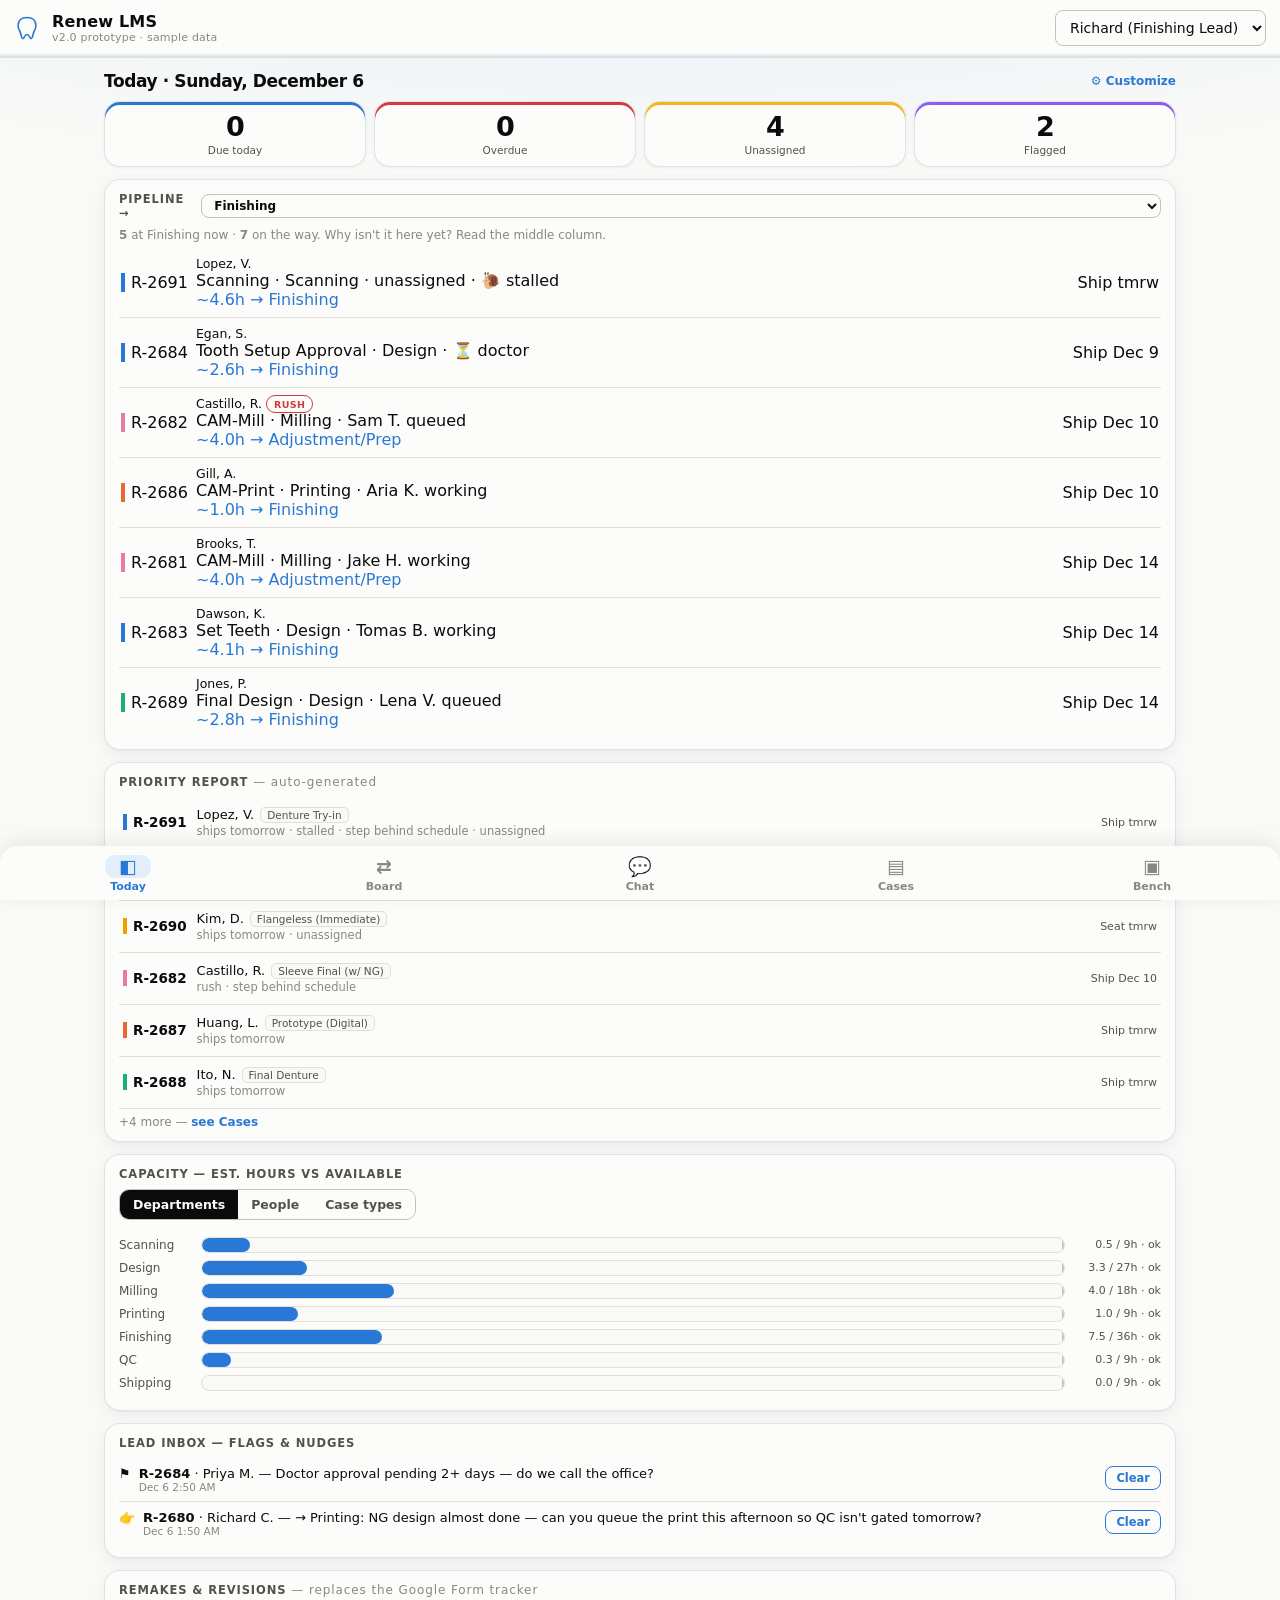
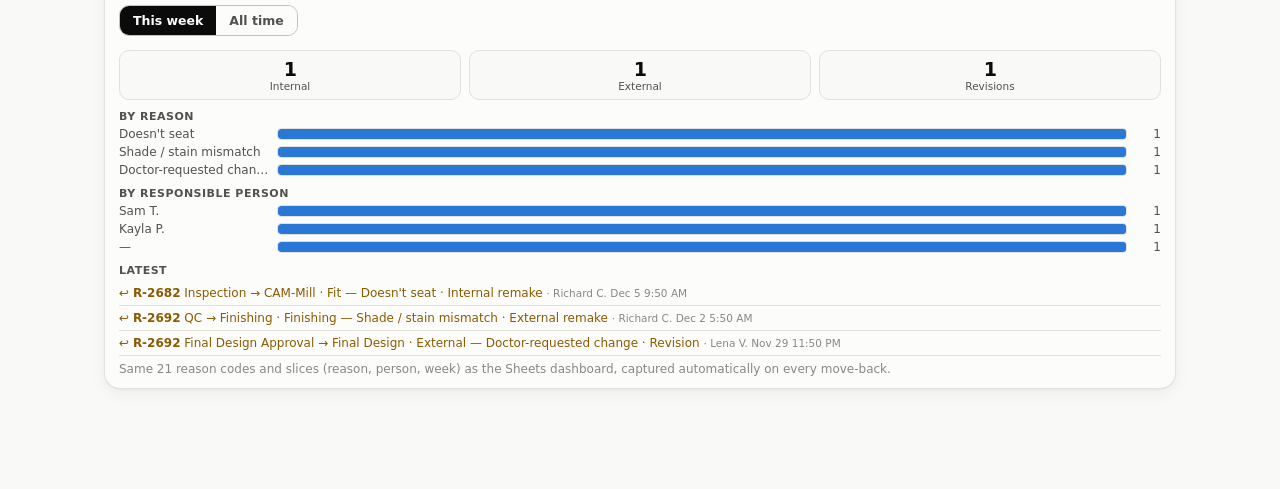
==== commit 3aebcb77: "Add files via upload" ====
--- a/index.html
+++ b/index.html
@@ -426,7 +426,19 @@
   {id:'t0',  name:'Dr. Weiss',  dept:'Management',role:'owner'},   // lab owner — approvals, oversight
 ];
 const tech = id => TECHS.find(t=>t.id===id);
-const HOURS_PER_DAY = 6.5; // productive bench hours per tech
+const HOURS_PER_DAY = 9;        // 10h shift (Mon–Thu) minus ~1h breaks/cleanup — tune with real scan data
+const TURNAROUND_DAYS = 14;     // default two-week turnaround
+
+/* ---- work week: Monday–Thursday, 10h days; shipping only on work days ---- */
+const isWorkday = d => { const w=new Date(d).getDay(); return w>=1 && w<=4; };
+function snapWorkday(d){ const x=new Date(d); while(!isWorkday(x)) x.setDate(x.getDate()+1); return x; }
+function addWorkdays(d, n){ const x=new Date(d); let k=0; while(k<n){ x.setDate(x.getDate()+1); if(isWorkday(x)) k++; } return x; }
+function workdaysBetween(a, b){   // workdays after a, up to and including b
+  let n=0; const x=new Date(a.getFullYear(),a.getMonth(),a.getDate());
+  const end=new Date(b.getFullYear(),b.getMonth(),b.getDate());
+  while(x<end){ x.setDate(x.getDate()+1); if(isWorkday(x)) n++; }
+  return n;
+}
 
 /* ---- skills matrix: default = every step of your own department at primary level.
    Overrides: 0 = can't do it (yet), 1 = primary, 2 = backup / cross-trained. ---- */
@@ -552,7 +564,7 @@
     id:'R-'+(o.id||caseSeq++),
     patient:o.patient, doctor:o.doctor, clinic:o.clinic,
     wf:o.wf, rush:!!o.rush, linkedTo:o.linkedTo||null,
-    created:o.created||daysFromNow(-5), ship:o.ship,
+    created:o.created||daysFromNow(-5), ship:snapWorkday(o.ship),   // shipping happens Mon–Thu
     tracks:{ main:{steps:mkSteps(wf.main)} },
     notes:o.notes||[], events:[], flag:null, nudges:[],
     moveLog:o.moveLog||[],
@@ -753,6 +765,51 @@
   return t;
 }
 function isStalled(c){ return !caseDone(c) && (Date.now()-lastActivity(c)) > 48*3600e3; }
+/* ---- per-step due dates, back-computed from the ship date across Mon–Thu workdays ----
+   Steps are spread over the case's workday window proportionally to their est hours;
+   the last main step lands exactly on the ship date. NG steps fit between fork and join. */
+function stepDueMap(c){
+  const wf=wfOf(c);
+  const created=new Date(c.created), ship=new Date(c.ship);
+  const W=Math.max(1, workdaysBetween(created, ship));
+  const total=wf.main.reduce((a,d)=>a+d.h,0)||1;
+  let cum=0;
+  const mainDue=wf.main.map(d=>{
+    cum+=d.h;
+    let due=addWorkdays(created, Math.min(W, Math.max(1, Math.ceil(cum/total*W))));
+    if(due>ship) due=new Date(ship);
+    return due;
+  });
+  mainDue[wf.main.length-1]=new Date(ship);
+  const out={main:mainDue};
+  if(wf.ng){
+    const start=mainDue[wf.forkAfter], end=mainDue[wf.joinAt];
+    const nW=Math.max(1, workdaysBetween(start, end));
+    const nTotal=wf.ng.reduce((a,d)=>a+d.h,0)||1;
+    let nc=0;
+    out.ng=wf.ng.map(d=>{
+      nc+=d.h;
+      let due=addWorkdays(start, Math.min(nW, Math.max(1, Math.ceil(nc/nTotal*nW))));
+      if(due>end) due=new Date(end);
+      return due;
+    });
+  }
+  return out;
+}
+function stepDue(c, track, idx){ const m=stepDueMap(c); return (m[track]||[])[idx]||null; }
+function stepLate(c, track, idx){
+  const st=c.tracks[track].steps[idx];
+  if(st.status==='done') return false;
+  const d=stepDue(c, track, idx);
+  return !!d && dayDiff(d)<0;
+}
+function dueLabel(c, track, idx, st){
+  if(st.status==='done') return '';
+  const d=stepDue(c, track, idx);
+  if(!d) return '';
+  const dd=dayDiff(d);
+  return ` · due ${dd===0?'today':fmtDate(d)}${dd<0?' ⚠ late':''}`;
+}
 function logEvt(c, text, type, who){ c.events.push({when:now(), who:who||me().name, text, type:type||'sys'}); }
 function benchActor(){ return tech(state.benchTechId).name; }
 // notes/flags/nudges started from the bench (incl. the case sheet opened from it) belong to the bench identity
@@ -1049,6 +1106,7 @@
     else if(dd===1){ score+=40; why.push('ships tomorrow'); }
     if(c.rush){ score+=30; why.push('rush'); }
     if(isStalled(c)){ score+=25; why.push('stalled'); }
+    if(currentSteps(c).some(s=>stepLate(c, s.track, s.idx))){ score+=20; why.push('step behind schedule'); }
     if(currentSteps(c).some(s=>s.def.approval)){ score+=10; why.push('waiting on doctor'); }
     else if(currentSteps(c).some(s=>!s.st.assignee && !s.blocked)){ score+=10; why.push('unassigned'); }
     if(currentSteps(c).some(s=>s.blocked)){ why.push('QC gated on NG'); }
@@ -1320,11 +1378,12 @@
   for(let d=1;d<=daysIn;d++){
     const date=new Date(y,mo,d);
     const off=dayDiff(date);
+    const closed=!isWorkday(date);
     const due=CASES.filter(c=>!caseDone(c) && dayDiff(new Date(c.ship))===off);
     const doneHere=CASES.filter(c=>caseDone(c) && !c.voided && dayDiff(new Date(c.ship))===off);
     const out=TECHS.filter(t=>BENCHABLE(t) && isOutOn(t.id,off));
     const dots=due.slice(0,4).map(c=>`<i style="background:${WF_COLORS[c.wf]}"></i>`).join('') + (due.length>4?`<span class="cal-more">+${due.length-4}</span>`:'');
-    cells.push(`<div class="cal-cell ${off===0?'today':''} ${state.calSel===off?'sel':''}" onclick="state.calSel=${off}; render();">
+    cells.push(`<div class="cal-cell ${off===0?'today':''} ${state.calSel===off?'sel':''}" style="${closed?'opacity:.45; background:var(--page);':''}" onclick="state.calSel=${off}; render();">
       <div class="dnum">${d}</div>
       <div class="cal-dots">${dots}${doneHere.length?'<span class="cal-more" style="color:var(--good-text)">✓'+doneHere.length+'</span>':''}</div>
       ${out.length?`<span class="cal-out">🏖${out.length}</span>`:''}
@@ -1342,7 +1401,7 @@
         ${['Mon','Tue','Wed','Thu','Fri','Sat','Sun'].map(d=>`<div class="dow">${d}</div>`).join('')}
         ${cells.join('')}
       </div>
-      <div class="subtle" style="margin-top:8px;">Dots = cases due (colored by type) · ✓ = delivered · 🏖 = people out. Tap a day to drill in.</div>
+      <div class="subtle" style="margin-top:8px;">Dots = cases due (colored by type) · ✓ = delivered · 🏖 = people out. Dimmed days = lab closed (we run Mon–Thu). Tap a day to drill in.</div>
     </div>
     ${state.calSel!==null? vCalDay(state.calSel):''}`;
 }
@@ -1476,7 +1535,7 @@
                  ondragstart="kbDragStart('${k.c.id}','${k.track}',${k.idx})"
                  onclick="openModal({type:'kbcard', cid:'${k.c.id}', track:'${k.track}', idx:${k.idx}})">
               <div class="kc-top">${k.c.id} ${k.track==='ng'?'<span class="badge b-ng">NG</span>':''} ${k.c.rush?'<span class="badge b-rush">RUSH</span>':''} ${k.def.approval?'<span class="badge b-flag">⏳ DR</span>':''} ${k.blocked?'<span title="gated">🔒</span>':''}</div>
-              <div class="kc-step">${esc(k.def.n)}${k.def.approval?' · waiting on doctor':''} · ${esc(k.c.patient)}</div>
+              <div class="kc-step">${esc(k.def.n)}${k.def.approval?' · waiting on doctor':''}${dueLabel(k.c, k.track, k.idx, k.st)} · ${esc(k.c.patient)}</div>
               <div class="kc-bot"><span>${k.def.approval? esc(k.c.doctor) : (k.st.assignee? tech(k.st.assignee).name : 'unassigned')}</span><span>${shipLabel(k.c)}</span></div>
             </div>`).join('') || '<div class="empty" style="padding:6px 0;">—</div>'}
         </div>`).join('')}
@@ -1627,7 +1686,7 @@
     const cls = st.status==='done'?'done': (i===cur ? (st.status==='in'?'in':'') : '');
     const active = i===cur;
     const blocked = active && isBlocked(c,track,i);
-    let info = `${d.d} · ${d.h}h est`;
+    let info = `${d.d} · ${d.h}h est${dueLabel(c, track, i, st)}`;
     if(st.assignee) info += ` · ${tech(st.assignee).name}`;
     if(st.status==='in') info += ` · checked in ${fmtWhen(new Date(st.start))}`;
     if(st.status==='done' && st.end) info += ` · done ${fmtWhen(new Date(st.end))}`;
@@ -1748,7 +1807,8 @@
     stepCard = `<div class="bench-step">
       <div class="big-case">${c.id} · ${esc(c.patient)} · ${wfOf(c).name} ${track==='ng'?'<span class="badge b-ng">NG TRACK</span>':''}</div>
       <div class="big-name">${def.n}</div>
-      <div class="subtle">${def.d} · ${def.h}h est ${st.assignee? '· assigned to '+tech(st.assignee).name : '· unassigned'}</div>
+      <div class="subtle">${def.d} · ${def.h}h est${dueLabel(c, track, idx, st)} ${st.assignee? '· assigned to '+tech(st.assignee).name : '· unassigned'}</div>
+      ${stepLate(c, track, idx)? '<div class="assign-hint" style="margin-top:8px; border:1px solid var(--critical); color:var(--critical); background:none;"><b>Behind schedule</b> — this step\'s target date has passed.</div>':''}
       ${waiting? `<div class="assign-hint" style="margin-top:8px;">⏳ Earlier steps aren’t done yet — this step isn’t up next.</div>`:''}
       ${blocked? `<div class="assign-hint" style="margin-top:8px;">⛔ Gated — night-guard track must finish first.</div>`:''}
       ${(()=>{
@@ -1805,7 +1865,7 @@
             <div class="cid" style="border-left:4px solid ${WF_COLORS[r.c.wf]}; padding-left:6px;">${r.c.id}</div>
             <div class="cmeta" style="flex:1; min-width:0;">
               <div class="l1" style="font-size:12.5px;">${esc(r.def.n)} ${r.def.d!==r.def.n?`<span class="dept-chip">${r.def.d}</span>`:''} ${r.track==='ng'?'<span class="badge b-ng">NG</span>':''} ${r.c.rush?'<span class="badge b-rush">RUSH</span>':''} ${r.blocked?'🔒':''}</div>
-              <div class="l2">${esc(r.c.patient)} · ${r.def.h}h est ${r.current?'':'· not up yet'}</div>
+              <div class="l2">${esc(r.c.patient)} · ${r.def.h}h est${r.current? dueLabel(r.c, r.track, r.idx, r.st):''} ${r.current?'':'· not up yet'}</div>
             </div>
             <span class="st ${r.st.status==='in'?'in':''}">${r.st.status==='in'?'WORKING':'QUEUED'}</span>
             <div class="ship">${shipLabel(r.c)}</div>
@@ -1991,8 +2051,9 @@
       <input id="n-patient" class="field" placeholder="e.g. Rivera, J.">
       <label class="f">Doctor</label>
       <select id="n-doc" class="field">${DOCTORS.map((d,i)=>`<option value="${i}">${d.doc} — ${d.clinic}</option>`).join('')}</select>
-      <label class="f">Ship / seat in (days) <span class="subtle">0 = same day · blank = 7</span></label>
-      <input id="n-days" class="field" type="number" value="7" min="0">
+      <label class="f">Ship / seat in (days) <span class="subtle">default 14 = two-week turnaround · lands Mon–Thu</span></label>
+      <input id="n-days" class="field" type="number" value="${TURNAROUND_DAYS}" min="0" oninput="const el=document.getElementById('n-lands'); const v=parseInt(this.value,10); if(el) el.textContent = isNaN(v)||v<0 ? '' : 'lands '+fmtDate(snapWorkday(daysFromNow(v)));">
+      <div id="n-lands" class="subtle" style="margin-top:3px;">lands ${fmtDate(snapWorkday(daysFromNow(TURNAROUND_DAYS)))}</div>
       <label class="f">Linked case # <span class="subtle">(required for Final Denture)</span></label>
       <input id="n-link" class="field" placeholder="R-xxxx">
       <label class="f"><input type="checkbox" id="n-rush" style="width:auto;"> Rush</label>
@@ -2025,7 +2086,7 @@
       ${c.linkedTo?`<tr><td><b>Linked</b></td><td colspan="3">${c.linkedTo}</td></tr>`:''}
     </table>
     <table class="steps" style="margin-top:8px;">
-      ${defs.map((d,i)=>{const st=c.tracks.main.steps[i]; return `<tr><td style="width:18px;"><span class="chk" style="${st.status==='done'?'background:#555;':''}"></span></td><td>${d.n}</td><td>${d.d}</td><td style="text-align:right;">${st.status==='done'&&st.assignee?tech(st.assignee).name:''}</td></tr>`;}).join('')}
+      ${defs.map((d,i)=>{const st=c.tracks.main.steps[i]; const due=stepDue(c,'main',i); return `<tr><td style="width:18px;"><span class="chk" style="${st.status==='done'?'background:#555;':''}"></span></td><td>${d.n}</td><td>${d.d}</td><td style="font-size:10px; color:#777;">${due?fmtDate(due):''}</td><td style="text-align:right;">${st.status==='done'&&st.assignee?tech(st.assignee).name:''}</td></tr>`;}).join('')}
       ${wf.ng? `<tr><td colspan="4" style="padding-top:6px;"><b>∥ Night guard track</b></td></tr>` + wf.ng.map((d,i)=>{const st=c.tracks.ng?c.tracks.ng.steps[i]:null; return `<tr><td><span class="chk" style="${st&&st.status==='done'?'background:#555;':''}"></span></td><td>${d.n}</td><td>${d.d}</td><td></td></tr>`;}).join(''):''}
     </table>
     ${(()=>{ const ln=linkedNotes(c); return ln? `<div style="font-size:11px; margin-top:8px; border-top:1px solid #eee; padding-top:6px;"><b>⧉ ${ln.id}:</b> ${esc(ln.notes[0].text)} <i>(${esc(ln.notes[0].who)})</i></div>`:''; })()}
@@ -2398,7 +2459,7 @@
   const di=+document.getElementById('n-doc').value;
   const raw=parseInt(document.getElementById('n-days').value,10);
   if(raw<0){ err('Days can\'t be negative — use 0 for same-day.'); return; }
-  const days=isNaN(raw)? 7 : raw;                          // 0 = same-day; blank = 7
+  const days=isNaN(raw)? TURNAROUND_DAYS : raw;            // blank = standard two-week turnaround; ship date snaps to Mon–Thu in mkCase
   let link=document.getElementById('n-link').value.trim()||null;
   if(link){ link=link.toUpperCase(); if(/^\d+$/.test(link)) link='R-'+link; }   // "2588" and "r-2588" both work
   if(!patient){ err('Patient name is required — it\'s how everyone finds the case.'); return; }
@@ -2486,6 +2547,8 @@
   const rkWeek = allMoves(true).length;
   if(shipped>0) s.push({t:`${shipped} case${shipped===1?'':'s'} out the door today. That's the stuff.`, mood:'cheer'});
   if(over>0) s.push({t:`${over} overdue. Rescue mission, anyone?`, mood:'worry'});
+  const behind = CASES.filter(c=>!caseDone(c) && currentSteps(c).some(x=>stepLate(c, x.track, x.idx))).length;
+  if(behind>0) s.push({t:`${behind} case${behind===1?' is':'s are'} behind their step schedule. Small slips, big rushes.`, mood:'worry'});
   if(stalled>0) s.push({t:`${stalled} case${stalled===1?' hasn\'t':'s haven\'t'} moved in 2 days. Poke it.`, mood:'worry'});
   if(un>0) s.push({t:`${un} step${un===1?'':'s'} in the queue with no owner.`, mood:'think'});
   if(held>0) s.push({t:`${held} on hold, waiting for lead eyes.`, mood:'think'});
@@ -2551,7 +2614,7 @@
   document.getElementById('app').innerHTML = `
     <header class="app">
       <svg class="logo-molar" viewBox="0 0 64 64" aria-hidden="true"><path d="M32 6 C18 6 10 14 10 26 C10 34 14 38 16 44 C18 50 18 58 22 58 C26 58 25 48 32 48 C39 48 38 58 42 58 C46 58 46 50 48 44 C50 38 54 34 54 26 C54 14 46 6 32 6 Z" fill="none" stroke="var(--accent)" stroke-width="4" stroke-linejoin="round"/></svg>
-      <div><h1>Renew LMS <span class="sub">v1.9 prototype · sample data</span></h1></div>
+      <div><h1>Renew LMS <span class="sub">v2.0 prototype · sample data</span></h1></div>
       <div class="role-pick">
         <select onchange="setRole(this.value)">
           <option value="lead" ${state.role==='lead'&&state.userId==='t1'?'selected':''}>Richard (Finishing Lead)</option>
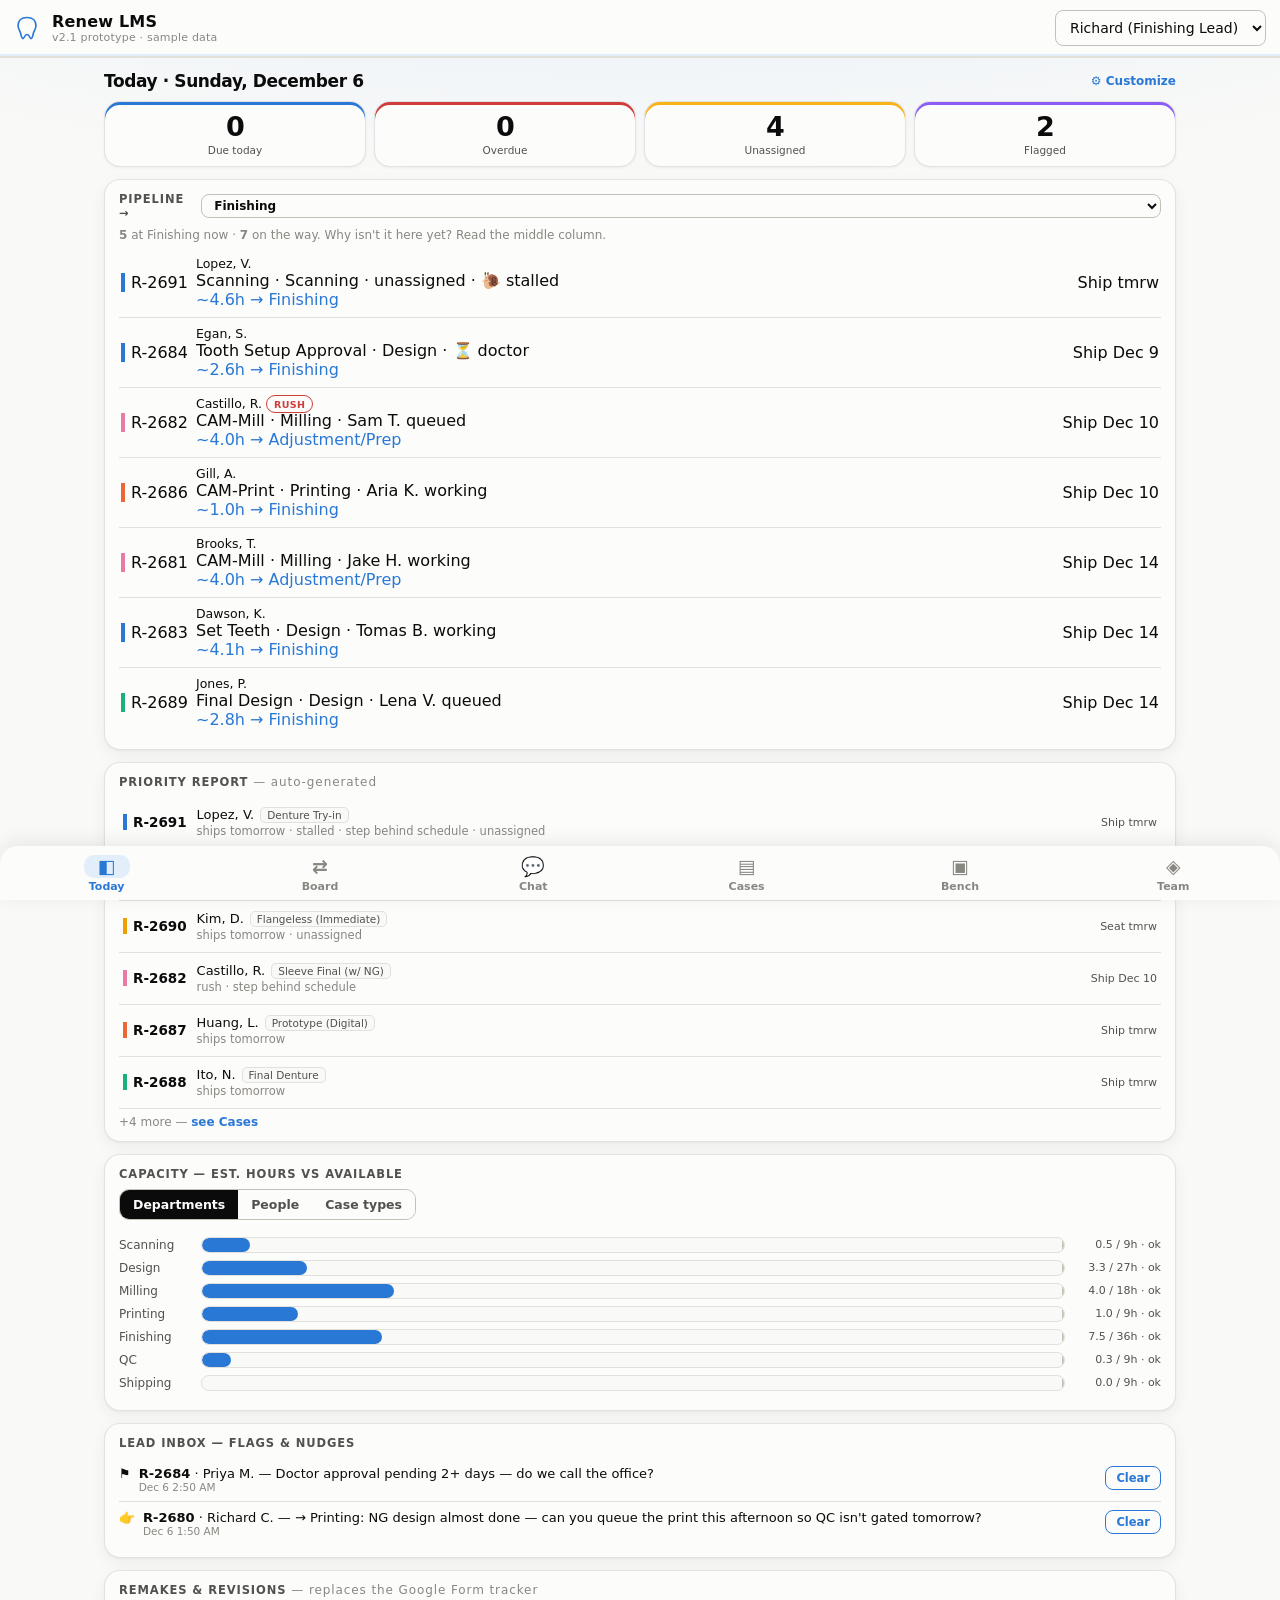
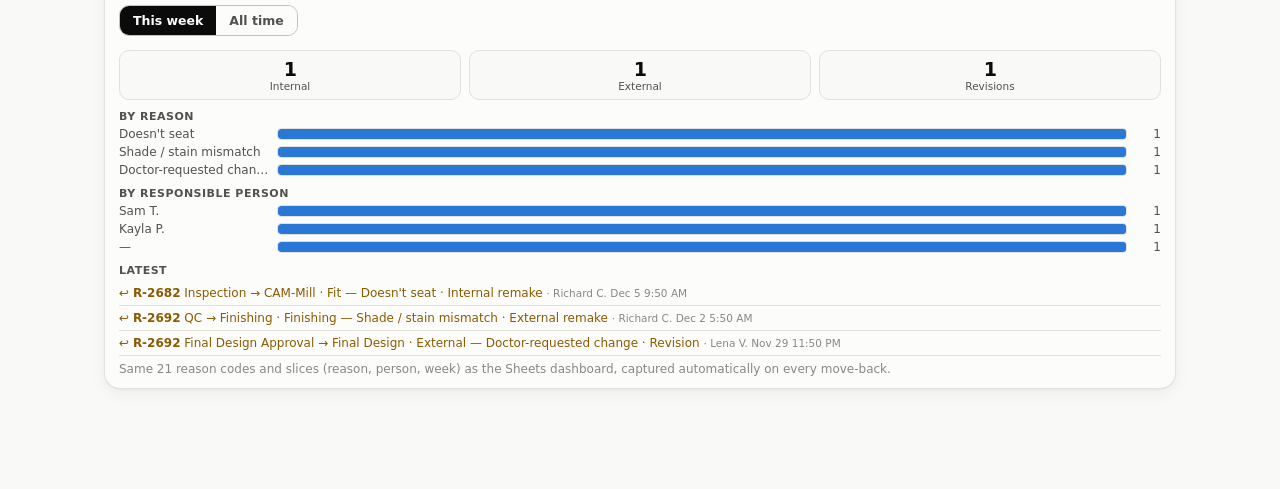
==== commit 69faf1f3: "Add files via upload" ====
--- a/index.html
+++ b/index.html
@@ -3,7 +3,7 @@
 <head>
 <meta charset="UTF-8">
 <meta name="viewport" content="width=device-width, initial-scale=1.0, viewport-fit=cover">
-<title>Renew LMS — v1 Prototype</title>
+<title>Renew LMS — v2.1 Prototype</title>
 <style>
 :root{
   color-scheme: light;
@@ -391,6 +391,55 @@
 .rk-stat{flex:1; text-align:center; background:var(--page); border:1px solid var(--grid); border-radius:10px; padding:7px 4px;}
 .rk-stat .v{font-size:19px; font-weight:700;}
 .rk-stat .k{font-size:10.5px; color:var(--ink2);}
+
+/* ---- team map (responsibility web) ---- */
+.tm-legend{display:flex; flex-wrap:wrap; gap:14px; align-items:center; margin:0 2px 10px; font-size:11.5px; color:var(--ink2);}
+.tm-legend span{display:flex; align-items:center; gap:6px;}
+.tm-legend i.sw{width:20px; height:12px; border-radius:4px; display:inline-block;}
+.tm-legend i.sw.step{background:var(--accent-soft); border:1px solid var(--accent);}
+.tm-legend i.sw.person{background:var(--surface); border:1px solid var(--baseline);}
+
+.tm-band{background:var(--surface); border:1px solid var(--border); border-radius:12px; padding:8px 4px 6px; margin-bottom:10px;}
+.tm-band h4{margin:2px 0 2px 11px; font-size:11.5px; font-weight:700; text-transform:uppercase;
+  letter-spacing:.6px; color:var(--accent);}
+.tm-scroll{overflow-x:auto; -webkit-overflow-scrolling:touch; padding:0 8px 4px;}
+.tm-inner{display:table; margin:0 auto;}
+.tm-scroll svg{display:block; max-width:none;}
+
+line.tm-edge{fill:none;}
+line.tm-edge.p{stroke:var(--accent); stroke-width:2.2; stroke-linecap:round;}
+line.tm-edge.b{stroke:var(--baseline); stroke-width:1.3; stroke-dasharray:4 3.5; stroke-linecap:round;}
+line.tm-edge.dim{opacity:.12;}
+
+.tm-node{cursor:pointer;}
+.tm-node rect{transition:fill .12s ease, stroke .12s ease, opacity .12s ease;}
+.tm-node text{font-size:11px; text-anchor:middle; fill:var(--ink); pointer-events:none;}
+.tm-node text.sub{font-size:8.5px; fill:var(--muted);}
+.tm-node.step rect{fill:var(--accent-soft); stroke:var(--accent); stroke-width:1;}
+.tm-node.step text{font-weight:700; font-size:10.5px;}
+.tm-node.person rect{fill:var(--surface); stroke:var(--baseline); stroke-width:1;}
+.tm-node.out rect{stroke:var(--serious); stroke-width:1.6; stroke-dasharray:5 3;}
+.tm-node.on rect{stroke:var(--ink); stroke-width:2;}
+.tm-node.dim{opacity:.22;}
+.tm-node:hover rect{stroke:var(--ink);}
+
+.tm-hint{font-size:12.5px; color:var(--ink2);}
+.tm-panel-hd{display:flex; align-items:baseline; gap:8px; flex-wrap:wrap; margin-bottom:7px;}
+.tm-panel-hd .btn{margin-left:auto;}
+.tm-lists{display:grid; grid-template-columns:1fr 1fr; gap:12px;}
+@media (max-width:520px){ .tm-lists{grid-template-columns:1fr;} }
+.tm-lists h5{margin:0 0 5px; font-size:10.5px; text-transform:uppercase; letter-spacing:.5px; color:var(--muted); font-weight:700;}
+.chip{display:inline-block; font-size:11.5px; border-radius:99px; padding:3px 9px; margin:0 4px 4px 0;
+  background:var(--page); border:1px solid var(--grid); color:var(--ink);}
+.chip.p{background:var(--accent-soft); border-color:var(--accent);}
+.chip.b{border-style:dashed; border-color:var(--baseline);}
+.chip.out{border-color:var(--serious); color:var(--warn-ink);}
+.pill{display:inline-block; font-size:11.5px; border-radius:8px; padding:5px 9px; margin:6px 6px 0 0;
+  background:var(--page); border:1px solid var(--grid); color:var(--ink2);}
+.pill.good{background:rgba(12,163,12,.10); border-color:var(--good); color:var(--good-text);}
+.pill.warn{background:rgba(250,178,25,.14); border-color:var(--warn); color:var(--warn-ink);}
+.pill.bad{background:rgba(208,59,59,.10); border-color:var(--critical); color:var(--critical);}
+.btn.sm{padding:4px 10px; font-size:11.5px;}
 </style>
 </head>
 <body>
@@ -676,6 +725,7 @@
   modal:null,
   boardMode:'assign',     // assign | kanban
   boardSel:null,
+  tmSel:null,            // team map selection {kind:'step'|'person', id}
   kbSel:null,             // selected kanban card {cid, track, idx}
   kbMsg:null,
   capMode:'dept',         // dept | person | type
@@ -703,10 +753,10 @@
 };
 
 const ROLE_TABS = {
-  lead:      [['dash','◧','Today'],['board','⇄','Board'],['chat','💬','Chat'],['cases','▤','Cases'],['bench','▣','Bench']],
-  owner:     [['dash','◧','Today'],['board','⇄','Board'],['chat','💬','Chat'],['cases','▤','Cases']],
-  frontdesk: [['dash','◧','Today'],['cases','▤','Cases'],['chat','💬','Chat']],
-  tech:      [['bench','▣','My Bench'],['cases','▤','Cases'],['chat','💬','Chat']],
+  lead:      [['dash','◧','Today'],['board','⇄','Board'],['chat','💬','Chat'],['cases','▤','Cases'],['bench','▣','Bench'],['team','◈','Team']],
+  owner:     [['dash','◧','Today'],['board','⇄','Board'],['chat','💬','Chat'],['cases','▤','Cases'],['team','◈','Team']],
+  frontdesk: [['dash','◧','Today'],['cases','▤','Cases'],['chat','💬','Chat'],['team','◈','Team']],
+  tech:      [['bench','▣','My Bench'],['cases','▤','Cases'],['chat','💬','Chat'],['team','◈','Team']],
 };
 const BENCHABLE = t => t.dept!=='Front Desk' && t.dept!=='Management';
 const WF_COLORS = {tryin:'#2a78d6', proto:'#eb6834', final:'#1baf7a', flange:'#eda100', sleeve:'#e87ba4'};
@@ -2095,7 +2145,7 @@
 }
 
 /* ===================== actions ===================== */
-function setView(v){ state.view=v; state.boardSel=null; state.kbSel=null; state.kbMsg=null; state.boardMsg=null; state.boardMsgAction=null; render(); }
+function setView(v){ state.view=v; state.tmSel=null; state.boardSel=null; state.kbSel=null; state.kbMsg=null; state.boardMsg=null; state.boardMsgAction=null; render(); }
 function openCase(id){ state.caseId=id; state.modal=null; render(); }
 function closeCase(){ state.caseId=null; render(); }
 function openModal(m){ clearTimeout(renderTimer); state.modal=m; render(); }
@@ -2606,7 +2656,7 @@
 let renderTimer=null;
 function renderSoon(){ clearTimeout(renderTimer); renderTimer=setTimeout(render, 350); }
 function render(){
-  const views={dash:vDash, board:vBoard, cases:vCases, bench:vBench, chat:vChat};
+  const views={dash:vDash, board:vBoard, cases:vCases, bench:vBench, chat:vChat, team:vTeamMap};
   const openC = state.caseId? getCase(state.caseId): null;
   const searchEl = document.activeElement && document.activeElement.tagName==='INPUT' ? document.activeElement : null;
   const searchPos = searchEl? searchEl.selectionStart : null;
@@ -2614,7 +2664,7 @@
   document.getElementById('app').innerHTML = `
     <header class="app">
       <svg class="logo-molar" viewBox="0 0 64 64" aria-hidden="true"><path d="M32 6 C18 6 10 14 10 26 C10 34 14 38 16 44 C18 50 18 58 22 58 C26 58 25 48 32 48 C39 48 38 58 42 58 C46 58 46 50 48 44 C50 38 54 34 54 26 C54 14 46 6 32 6 Z" fill="none" stroke="var(--accent)" stroke-width="4" stroke-linejoin="round"/></svg>
-      <div><h1>Renew LMS <span class="sub">v2.0 prototype · sample data</span></h1></div>
+      <div><h1>Renew LMS <span class="sub">v2.1 prototype · sample data</span></h1></div>
       <div class="role-pick">
         <select onchange="setRole(this.value)">
           <option value="lead" ${state.role==='lead'&&state.userId==='t1'?'selected':''}>Richard (Finishing Lead)</option>
@@ -2638,4 +2688,226 @@
   }
 }
 render();
+/* ===================== Team Map =====================
+   Interactive responsibility web: every step in every workflow, who owns it,
+   who can cover it. Reads the same skills matrix the auto-assign engine reads,
+   so the picture can never drift from how work is actually routed.
+   Solid line = primary. Dashed line = backup / cross-trained. Position = department.
+------------------------------------------------------------------------------ */
+
+const TM_DEPT_ORDER = ['Design','Finishing','Milling','Printing','Scanning','QC','Shipping','Front Desk'];
+
+function tmSteps(){                       // every distinct bench step, with its department
+  const seen = new Map();
+  Object.values(WORKFLOWS).forEach(w=>{
+    [...w.main, ...(w.ng||[])].forEach(d=>{
+      if(d.approval) return;              // approvals are waits, handled in their own band
+      if(!seen.has(d.n)) seen.set(d.n, {n:d.n, d:d.d, h:d.h, wfs:new Set()});
+      seen.get(d.n).wfs.add(w.name);
+    });
+  });
+  return [...seen.values()];
+}
+function tmApprovals(){
+  const seen = new Map();
+  Object.values(WORKFLOWS).forEach(w=>{
+    w.main.forEach(d=>{ if(d.approval && !seen.has(d.n)) seen.set(d.n, {n:d.n, d:'Approvals', h:d.h}); });
+  });
+  return [...seen.values()];
+}
+const tmApprovers = () => TECHS.filter(t=>t.id==='t5'||t.id==='t0');   // mirrors canApprove()
+
+function tmPeopleFor(step){               // {P:[tech], B:[tech]} for one step
+  const P=[], B=[];
+  TECHS.forEach(t=>{
+    if(!BENCHABLE(t) && step.d!=='Front Desk' && step.d!=='Shipping') return;
+    const q = stepQual(t, step);
+    if(q===1) P.push(t); else if(q===2) B.push(t);
+  });
+  return {P, B};
+}
+function tmOwnedBy(t){                     // what one person owns / covers
+  const own=[], cov=[];
+  tmSteps().forEach(s=>{ const q=stepQual(t,s); if(q===1) own.push(s.n); else if(q===2) cov.push(s.n); });
+  return {own, cov};
+}
+
+function tmSel(kind, id){
+  state.tmSel = (state.tmSel && state.tmSel.kind===kind && state.tmSel.id===id) ? null : {kind, id};
+  render();
+}
+function tmClear(){ state.tmSel=null; render(); }
+
+/* ---- one department band, drawn as SVG ---- */
+function tmBand(dept, steps){
+  const NW=118, NH=34, PW=104, PH=32, GAPX=16, TOP=8, MID=76;
+  const people = [...new Set(steps.flatMap(s=>{ const {P,B}=tmPeopleFor(s); return [...P,...B]; }))];
+  if(!steps.length || !people.length) return '';
+
+  // barycentre pass: pull people toward the steps they own so solid lines run near-parallel
+  const W = q => q===1 ? 4 : q===2 ? 1 : 0;
+  people.sort((a,b)=>{
+    const bc = t => { let n=0,d=0; steps.forEach((s,i)=>{ const w=W(stepQual(t,s)); if(w){n+=w*i; d+=w;} });
+                      return d? n/d : 0; };
+    return bc(a)-bc(b) || a.name.localeCompare(b.name);
+  });
+
+  const wS = steps.length*(NW+GAPX), wP = people.length*(PW+GAPX);
+  const W_ = Math.max(wS, wP, 300), H_ = MID+PH+TOP+6;
+  const sx = i => (W_ - wS)/2 + i*(NW+GAPX) + NW/2;
+  const px = i => (W_ - wP)/2 + i*(PW+GAPX) + PW/2;
+
+  const sel = state.tmSel;
+  const dim = (stepName, tid) => {
+    if(!sel) return false;
+    return sel.kind==='step' ? sel.id!==stepName : sel.id!==tid;
+  };
+
+  let edges='';
+  steps.forEach((s,i)=>{
+    const {P,B} = tmPeopleFor(s);
+    [...P.map(t=>[t,1]), ...B.map(t=>[t,2])].forEach(([t,q])=>{
+      const j = people.indexOf(t); if(j<0) return;
+      const d = dim(s.n, t.id);
+      edges += `<line x1="${sx(i)}" y1="${TOP+NH}" x2="${px(j)}" y2="${MID}"
+        class="tm-edge ${q===1?'p':'b'} ${d?'dim':''}"/>`;
+    });
+  });
+
+  const stepNodes = steps.map((s,i)=>{
+    const {P,B} = tmPeopleFor(s);
+    const d = dim(s.n, null) && !(sel && sel.kind==='person' && (P.concat(B)).some(t=>t.id===sel.id));
+    const on = sel && ((sel.kind==='step' && sel.id===s.n) || (sel.kind==='person' && P.concat(B).some(t=>t.id===sel.id)));
+    return `<g class="tm-node step ${d?'dim':''} ${on?'on':''}" onclick="tmSel('step',${JSON.stringify(s.n).replace(/"/g,'&quot;')})">
+      <rect x="${sx(i)-NW/2}" y="${TOP}" width="${NW}" height="${NH}" rx="7"/>
+      <text x="${sx(i)}" y="${TOP+NH/2}" dominant-baseline="middle">${esc(s.n)}</text>
+    </g>`;
+  }).join('');
+
+  const personNodes = people.map((t,j)=>{
+    const rel = steps.some(s=>stepQual(t,s)>0 && sel && sel.kind==='step' && sel.id===s.n);
+    const d = sel && !( (sel.kind==='person' && sel.id===t.id) || rel );
+    const on = sel && ((sel.kind==='person' && sel.id===t.id) || rel);
+    const out = outToday(t.id);
+    return `<g class="tm-node person ${d?'dim':''} ${on?'on':''} ${out?'out':''}"
+        onclick="tmSel('person','${t.id}')">
+      <rect x="${px(j)-PW/2}" y="${MID}" width="${PW}" height="${PH}" rx="7"/>
+      <text x="${px(j)}" y="${MID+(t.role==='lead'||t.role==='owner'||out?13:PH/2+1)}" dominant-baseline="middle">${esc(t.name)}</text>
+      ${(t.role==='lead'||t.role==='owner'||out)? `<text class="sub" x="${px(j)}" y="${MID+24}" dominant-baseline="middle">${
+        out? 'out today' : (t.role==='owner'?'owner':'lead')}</text>`:''}
+    </g>`;
+  }).join('');
+
+  return `<div class="tm-band">
+    <h4>${esc(dept)}</h4>
+    <div class="tm-scroll"><div class="tm-inner"><svg viewBox="0 0 ${W_} ${H_}" width="${W_}" height="${H_}" role="img"
+      aria-label="${esc(dept)}: which people own and cover each step">${edges}${stepNodes}${personNodes}</svg></div></div>
+  </div>`;
+}
+
+/* ---- the detail panel for whatever is selected ---- */
+function tmPanel(){
+  const sel = state.tmSel;
+  if(!sel) return `<div class="card tm-hint"><b>Tap any box.</b> Tap a step to see everyone who can work it.
+    Tap a person to see everything they own and everything they can cover. Tap it again to clear.</div>`;
+
+  if(sel.kind==='person'){
+    const t = tech(sel.id); if(!t) return '';
+    const {own, cov} = tmOwnedBy(t);
+    const appr = tmApprovers().some(a=>a.id===t.id);
+    const load = BENCHABLE(t) ? techLoad(t) : null;
+    return `<div class="card tm-panel">
+      <div class="tm-panel-hd"><b>${esc(t.name)}</b>
+        <span class="subtle">${esc(t.dept)}${t.role==='lead'?' · lead':t.role==='owner'?' · owner':''}</span>
+        <button class="btn ghost sm" onclick="tmClear()">Clear</button></div>
+      ${outToday(t.id)? `<div class="pill warn">Out today — go to a dashed-line name instead</div>`:''}
+      <div class="tm-lists">
+        <div><h5>Owns (${own.length})</h5>${own.length? own.map(n=>`<span class="chip p">${esc(n)}</span>`).join(''):'<span class="subtle">nothing yet</span>'}</div>
+        <div><h5>Can cover (${cov.length})</h5>${cov.length? cov.map(n=>`<span class="chip b">${esc(n)}</span>`).join(''):'<span class="subtle">nothing yet</span>'}</div>
+      </div>
+      ${appr? `<div class="pill">Also approves designs in Chat</div>`:''}
+      ${load? `<div class="subtle" style="margin-top:6px;">Open work right now: ${load.n} step${load.n===1?'':'s'}, ${load.hrs.toFixed(1)} h</div>`:''}
+    </div>`;
+  }
+
+  const step = tmSteps().concat(tmApprovals()).find(s=>s.n===sel.id); if(!step) return '';
+  const isAppr = step.d==='Approvals';
+  const {P,B} = isAppr ? {P:tmApprovers(), B:[]} : tmPeopleFor(step);
+  const line = (arr, empty) => arr.length
+    ? arr.map(t=>`<span class="chip ${outToday(t.id)?'out':''}">${esc(t.name)}${outToday(t.id)?' (out today)':''}</span>`).join('')
+    : `<span class="subtle">${empty}</span>`;
+  return `<div class="card tm-panel">
+    <div class="tm-panel-hd"><b>${esc(step.n)}</b>
+      <span class="subtle">${esc(step.d)}${step.h?` · ${step.h} h a case`:''}</span>
+      <button class="btn ghost sm" onclick="tmClear()">Clear</button></div>
+    <div class="tm-lists">
+      <div><h5>Goes to first</h5>${line(P, 'nobody owns this step')}</div>
+      <div><h5>Can cover it</h5>${line(B, P.length>1? 'not needed: more than one owner' : 'nobody named yet')}</div>
+    </div>
+    ${(!P.length)? `<div class="pill bad">No owner for this step. Work here has nowhere to go automatically.</div>`
+      : (P.length===1? `<div class="pill warn">Only one owner. If ${esc(P[0].name)} is out, this step waits on a cover.</div>`:'')}
+  </div>`;
+}
+
+function vTeamMap(){
+  const byDept = {};
+  tmSteps().forEach(s=>{ (byDept[s.d]=byDept[s.d]||[]).push(s); });
+  const depts = TM_DEPT_ORDER.filter(d=>byDept[d]).concat(Object.keys(byDept).filter(d=>!TM_DEPT_ORDER.includes(d)));
+
+  const appr = tmApprovals();
+  const gaps = tmSteps().filter(s=>!tmPeopleFor(s).P.length);
+  const solo = tmSteps().filter(s=>tmPeopleFor(s).P.length===1);
+
+  return `
+  <h2 class="pgttl">Team map <span class="subtle">who do I go to?</span></h2>
+  <div class="tm-legend">
+    <span><svg width="26" height="8"><line x1="1" y1="4" x2="25" y2="4" class="tm-edge p"/></svg> owns it</span>
+    <span><svg width="26" height="8"><line x1="1" y1="4" x2="25" y2="4" class="tm-edge b"/></svg> can cover it</span>
+    <span><i class="sw step"></i> a step</span>
+    <span><i class="sw person"></i> a person</span>
+  </div>
+  ${tmPanel()}
+  ${depts.map(d=>tmBand(d, byDept[d])).join('')}
+  ${appr.length? `<div class="tm-band"><h4>Approvals</h4>
+    <div class="tm-scroll">${tmBandApprovals(appr)}</div></div>`:''}
+  ${(state.role==='lead'||state.role==='owner') ? `<div class="card">
+     <h3>Coverage check</h3>
+     ${gaps.length? `<div class="pill bad">${gaps.length} step${gaps.length===1?'':'s'} with no owner: ${gaps.map(s=>esc(s.n)).join(', ')}</div>`
+        : `<div class="pill good">Every step has an owner.</div>`}
+     ${solo.length? `<div class="pill warn">${solo.length} step${solo.length===1?'':'s'} with a single owner: ${solo.map(s=>esc(s.n)).join(', ')}</div>`:''}
+     <div class="subtle" style="margin-top:6px;">This map reads the same skills matrix the auto-assign engine uses, so it
+       cannot drift from how work is actually routed. Edit it in Board → Team setup.</div>
+   </div>`:''}
+  <div class="subtle" style="margin:10px 2px 4px;">A dashed line means qualified to cover, not that the work normally goes
+    there. Leads are covers across their own specialties on purpose, so they stay free to lead. If a step you work is missing,
+    tell your lead: an error here becomes an error in case assignment.</div>`;
+}
+
+function tmBandApprovals(appr){
+  const NW=138, NH=34, PW=118, PH=32, GAPX=18, TOP=8, MID=76;
+  const people = tmApprovers();
+  const wS=appr.length*(NW+GAPX), wP=people.length*(PW+GAPX);
+  const W_=Math.max(wS,wP,300), H_=MID+PH+TOP+6;
+  const sx=i=>(W_-wS)/2+i*(NW+GAPX)+NW/2, px=i=>(W_-wP)/2+i*(PW+GAPX)+PW/2;
+  const sel = state.tmSel;
+  const isAppr = sel && sel.kind==='person' && people.some(t=>t.id===sel.id);
+  const stepSel = sel && sel.kind==='step' && appr.some(s=>s.n===sel.id);
+  const dimStep = s => sel && !(stepSel && sel.id===s.n) && !isAppr;
+  const dimPer  = t => sel && !(sel.kind==='person' && sel.id===t.id) && !stepSel;
+  let e='';
+  appr.forEach((s,i)=>people.forEach((t,j)=>{
+    const d = dimStep(s) || dimPer(t);
+    e+=`<line x1="${sx(i)}" y1="${TOP+NH}" x2="${px(j)}" y2="${MID}" class="tm-edge p ${d?'dim':''}"/>`;
+  }));
+  return `<div class="tm-inner"><svg viewBox="0 0 ${W_} ${H_}" width="${W_}" height="${H_}" role="img" aria-label="who approves what">${e}
+    ${appr.map((s,i)=>`<g class="tm-node step ${dimStep(s)?'dim':''} ${(stepSel&&sel.id===s.n)||isAppr?'on':''}"
+        onclick="tmSel('step',${JSON.stringify(s.n).replace(/"/g,'&quot;')})">
+      <rect x="${sx(i)-NW/2}" y="${TOP}" width="${NW}" height="${NH}" rx="7"/>
+      <text x="${sx(i)}" y="${TOP+NH/2}" dominant-baseline="middle">${esc(s.n)}</text></g>`).join('')}
+    ${people.map((t,j)=>`<g class="tm-node person ${dimPer(t)?'dim':''} ${(sel&&sel.kind==='person'&&sel.id===t.id)||stepSel?'on':''}"
+        onclick="tmSel('person','${t.id}')">
+      <rect x="${px(j)-PW/2}" y="${MID}" width="${PW}" height="${PH}" rx="7"/>
+      <text x="${px(j)}" y="${MID+13}" dominant-baseline="middle">${esc(t.name)}</text>
+      <text class="sub" x="${px(j)}" y="${MID+24}" dominant-baseline="middle">approves in Chat</text></g>`).join('')}</svg></div>`;
+}
 </script></body></html>
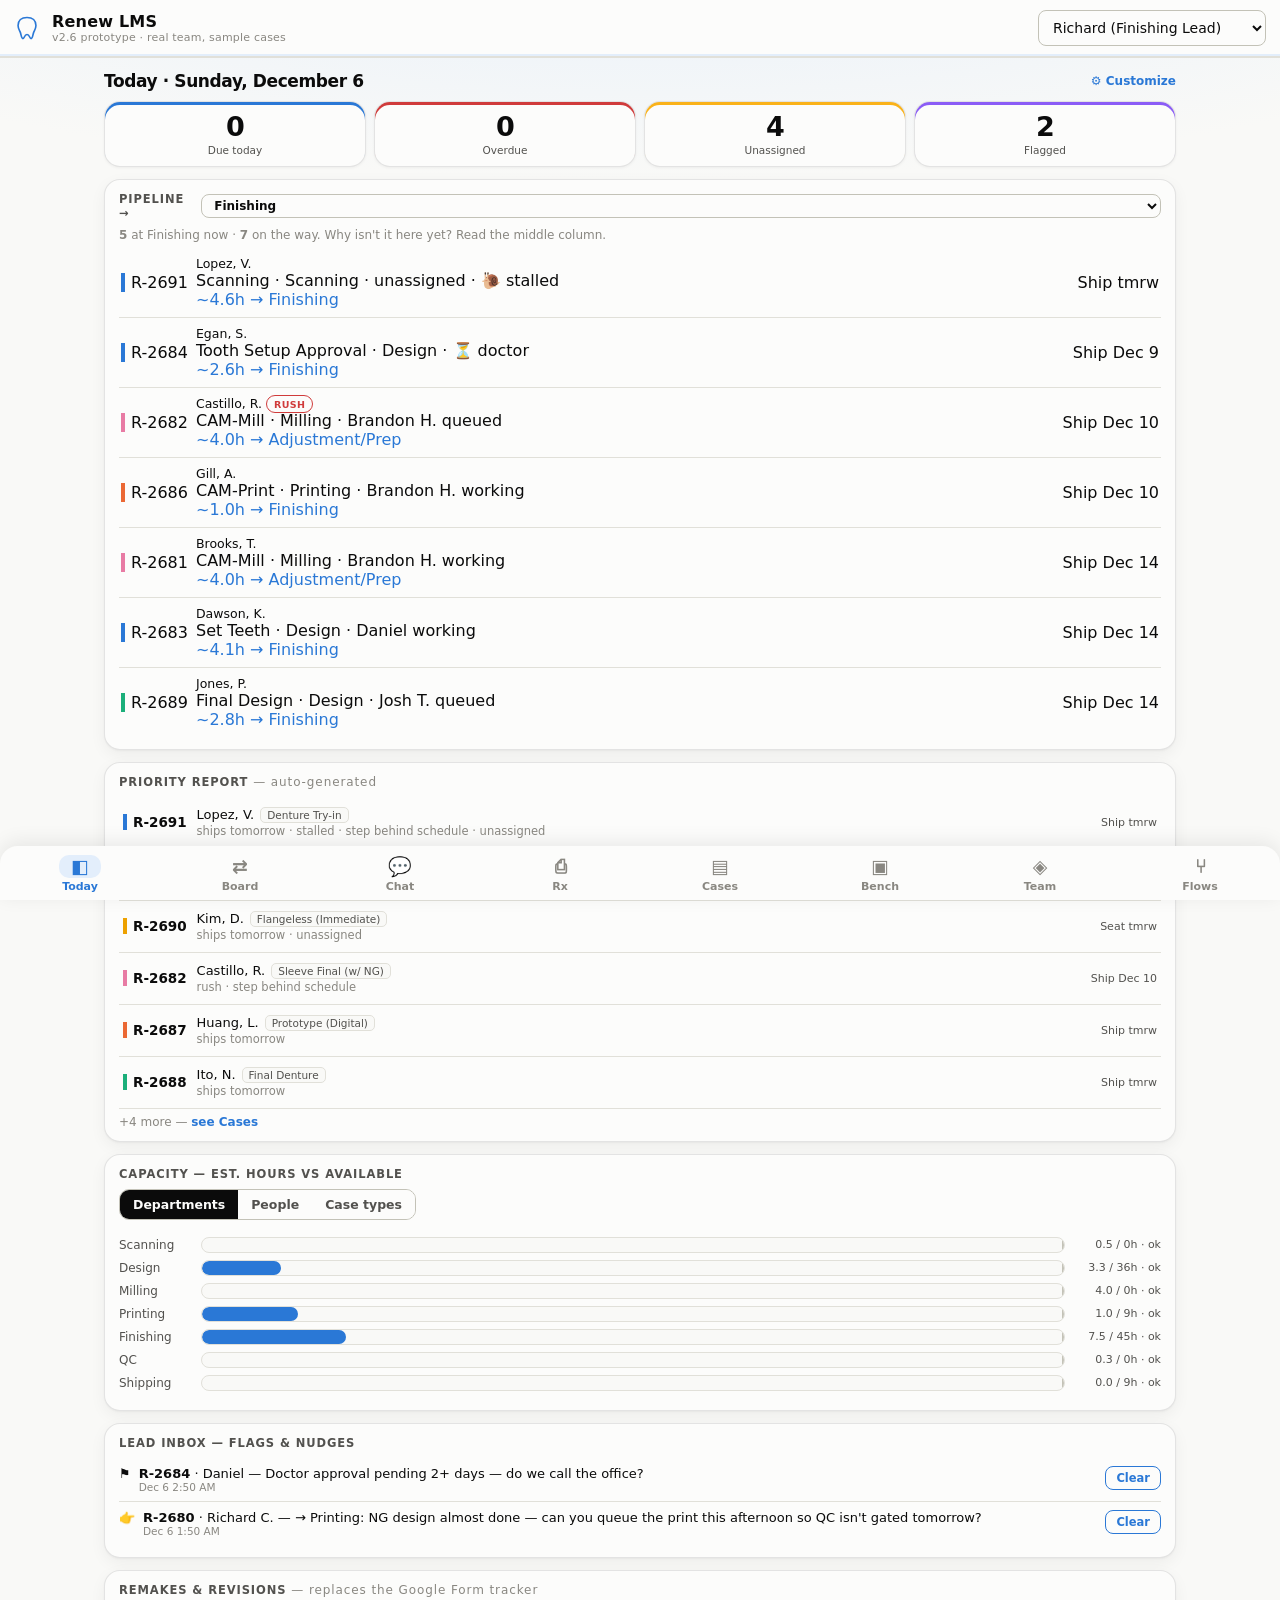
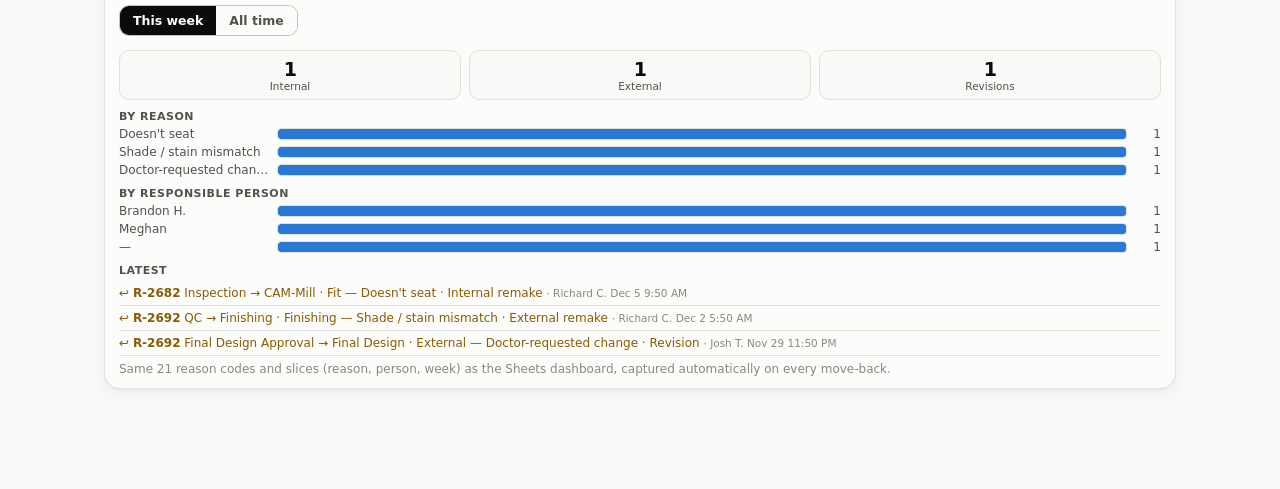
==== commit e084684c: "Add files via upload" ====
--- a/index.html
+++ b/index.html
@@ -3,7 +3,7 @@
 <head>
 <meta charset="UTF-8">
 <meta name="viewport" content="width=device-width, initial-scale=1.0, viewport-fit=cover">
-<title>Renew LMS — v2.1 Prototype</title>
+<title>Renew LMS — v2.6 Prototype</title>
 <style>
 :root{
   color-scheme: light;
@@ -54,11 +54,21 @@
   display:flex; padding-bottom:env(safe-area-inset-bottom);
 }
 nav.tabs button{
-  flex:1; background:none; border:none; padding:9px 2px 7px; cursor:pointer;
+  flex:1 1 0; min-width:0; background:none; border:none; padding:9px 1px 7px; cursor:pointer;
   font-size:11px; color:var(--muted); display:flex; flex-direction:column; align-items:center; gap:2px;
+  overflow:hidden; text-overflow:ellipsis; white-space:nowrap;
 }
 nav.tabs button .ic{font-size:19px; line-height:1;}
 nav.tabs button.on{color:var(--accent); font-weight:700;}
+/* eight tabs have to fit a narrow phone without the last one falling off the edge */
+@media (max-width:430px){
+  nav.tabs button{font-size:9.5px; padding:8px 0 6px;}
+  nav.tabs button .ic{font-size:17px; padding:2px 7px;}
+}
+@media (max-width:360px){
+  nav.tabs button{font-size:8.5px;}
+  nav.tabs button .ic{font-size:16px; padding:2px 4px;}
+}
 
 /* ---- cards & tiles ---- */
 .card{background:var(--surface); border:1px solid var(--border); border-radius:12px; padding:12px 14px; margin-bottom:12px;}
@@ -228,7 +238,7 @@
 .btn.primary{box-shadow:0 2px 8px rgba(42,120,214,.28);}
 .fchip, .qcase, .my-row, .kb-card{transition:border-color .12s ease, box-shadow .12s ease;}
 .qcase:hover, .kb-card:hover{border-color:var(--accent);}
-nav.tabs button .ic{padding:2px 14px; border-radius:10px; transition:background .15s ease;}
+nav.tabs button .ic{padding:2px 12px; border-radius:10px; transition:background .15s ease;}
 nav.tabs button.on .ic{background:var(--accent-soft);}
 header.app{box-shadow:0 1px 0 var(--grid), inset 0 -2px 0 var(--accent-soft);}
 .logo-molar{width:26px; height:26px; flex:none; margin-right:2px;}
@@ -392,36 +402,27 @@
 .rk-stat .v{font-size:19px; font-weight:700;}
 .rk-stat .k{font-size:10.5px; color:var(--ink2);}
 
-/* ---- team map (responsibility web) ---- */
-.tm-legend{display:flex; flex-wrap:wrap; gap:14px; align-items:center; margin:0 2px 10px; font-size:11.5px; color:var(--ink2);}
-.tm-legend span{display:flex; align-items:center; gap:6px;}
-.tm-legend i.sw{width:20px; height:12px; border-radius:4px; display:inline-block;}
-.tm-legend i.sw.step{background:var(--accent-soft); border:1px solid var(--accent);}
-.tm-legend i.sw.person{background:var(--surface); border:1px solid var(--baseline);}
-
-.tm-band{background:var(--surface); border:1px solid var(--border); border-radius:12px; padding:8px 4px 6px; margin-bottom:10px;}
-.tm-band h4{margin:2px 0 2px 11px; font-size:11.5px; font-weight:700; text-transform:uppercase;
+/* ---- team map (cards) ---- */
+.tm-people{display:flex; gap:7px; overflow-x:auto; -webkit-overflow-scrolling:touch; padding:2px 2px 10px;}
+.tm-people .fchip.tm-out{border-style:dashed; border-color:var(--serious); color:var(--warn-ink);}
+
+.tm-band{background:var(--surface); border:1px solid var(--border); border-radius:12px; padding:10px 10px 10px; margin-bottom:10px;}
+.tm-band h4{margin:0 0 8px 2px; font-size:11.5px; font-weight:700; text-transform:uppercase;
   letter-spacing:.6px; color:var(--accent);}
-.tm-scroll{overflow-x:auto; -webkit-overflow-scrolling:touch; padding:0 8px 4px;}
-.tm-inner{display:table; margin:0 auto;}
-.tm-scroll svg{display:block; max-width:none;}
-
-line.tm-edge{fill:none;}
-line.tm-edge.p{stroke:var(--accent); stroke-width:2.2; stroke-linecap:round;}
-line.tm-edge.b{stroke:var(--baseline); stroke-width:1.3; stroke-dasharray:4 3.5; stroke-linecap:round;}
-line.tm-edge.dim{opacity:.12;}
-
-.tm-node{cursor:pointer;}
-.tm-node rect{transition:fill .12s ease, stroke .12s ease, opacity .12s ease;}
-.tm-node text{font-size:11px; text-anchor:middle; fill:var(--ink); pointer-events:none;}
-.tm-node text.sub{font-size:8.5px; fill:var(--muted);}
-.tm-node.step rect{fill:var(--accent-soft); stroke:var(--accent); stroke-width:1;}
-.tm-node.step text{font-weight:700; font-size:10.5px;}
-.tm-node.person rect{fill:var(--surface); stroke:var(--baseline); stroke-width:1;}
-.tm-node.out rect{stroke:var(--serious); stroke-width:1.6; stroke-dasharray:5 3;}
-.tm-node.on rect{stroke:var(--ink); stroke-width:2;}
-.tm-node.dim{opacity:.22;}
-.tm-node:hover rect{stroke:var(--ink);}
+.tm-grid{display:grid; grid-template-columns:repeat(auto-fill,minmax(150px,1fr)); gap:8px;}
+
+.tmc{border:1px solid var(--grid); border-radius:10px; padding:8px 9px 7px; cursor:pointer; background:var(--page);
+  transition:border-color .12s ease, opacity .12s ease, box-shadow .12s ease;}
+.tmc:hover{border-color:var(--accent);}
+.tmc.on{border-color:var(--accent); box-shadow:0 0 0 1.5px var(--accent); background:var(--accent-soft);}
+.tmc.dim{opacity:.32;}
+.tmc-step{font-size:10px; font-weight:700; text-transform:uppercase; letter-spacing:.4px; color:var(--ink2); margin-bottom:4px;}
+.tmc-own{display:flex; flex-wrap:wrap; gap:4px; margin-bottom:4px;}
+.tmc-name-chip{font-size:12.5px; font-weight:700; color:var(--ink);}
+.tmc-name-chip:not(:last-child)::after{content:","; font-weight:400; color:var(--muted);}
+.tmc-name-chip.out{color:var(--warn-ink); text-decoration:underline dotted;}
+.tmc-cov{font-size:10.5px; color:var(--muted); min-height:13px;}
+.tmc-gap{color:var(--critical); font-weight:600; font-size:11px;}
 
 .tm-hint{font-size:12.5px; color:var(--ink2);}
 .tm-panel-hd{display:flex; align-items:baseline; gap:8px; flex-wrap:wrap; margin-bottom:7px;}
@@ -440,6 +441,41 @@
 .pill.warn{background:rgba(250,178,25,.14); border-color:var(--warn); color:var(--warn-ink);}
 .pill.bad{background:rgba(208,59,59,.10); border-color:var(--critical); color:var(--critical);}
 .btn.sm{padding:4px 10px; font-size:11.5px;}
+
+/* ---- digital Rx forms ---- */
+.rx-pick{display:grid; grid-template-columns:repeat(auto-fill,minmax(170px,1fr)); gap:8px; margin-bottom:12px;}
+.rx-rec{display:flex; gap:10px; align-items:flex-start; justify-content:space-between; flex-wrap:wrap;
+  border-top:1px solid var(--grid); padding:8px 0;}
+.rx-rec-l{font-size:12.5px; max-width:52%; min-width:180px;}
+.rx-rec-l b{color:var(--critical);}
+.rx-rec-r{display:flex; gap:8px; align-items:center; flex-wrap:wrap;}
+.rx-seg{display:flex; border:1px solid var(--baseline); border-radius:9px; overflow:hidden;}
+.rx-seg button{border:none; background:var(--surface); color:var(--ink2); font-size:11px; padding:5px 9px; cursor:pointer;}
+.rx-seg button.on{background:var(--accent); color:#fff; font-weight:700;}
+.rx-item-line{font-size:12px; padding:4px 0; border-top:1px solid var(--grid); display:flex; gap:7px; align-items:center; flex-wrap:wrap;}
+.rx-item-line .subtle{margin-left:auto;}
+.rx-sub{display:flex; gap:10px; align-items:flex-start; justify-content:space-between; border-top:1px solid var(--grid); padding:8px 0; flex-wrap:wrap;}
+.rx-sub.rej{opacity:.55;}
+.rx-done h3{color:var(--good-text);}
+.rx-sum{font-size:13px;}
+textarea.field{resize:vertical; font:inherit;}
+
+/* ---- workflow builder ---- */
+.btn.ghost{background:transparent; border-color:var(--grid); color:var(--ink2);}
+.wf-track{background:var(--surface); border:1px solid var(--grid); border-radius:14px; padding:10px 12px; margin:0 2px 12px;}
+.wf-track.split{border-left:4px solid var(--accent); background:var(--accent-soft);}
+.wf-track-hd{display:flex; gap:7px; align-items:center; flex-wrap:wrap; font-size:12.5px; margin-bottom:8px;}
+.wf-step{border:1px solid var(--grid); border-radius:11px; padding:8px 10px; margin-bottom:8px; background:var(--page);}
+.wf-step-hd{display:flex; gap:6px; align-items:center;}
+.wf-num{flex:0 0 22px; height:22px; line-height:22px; text-align:center; border-radius:7px;
+  background:var(--baseline); color:var(--ink2); font-size:11px; font-weight:700;}
+input.wf-name{flex:1 1 auto; min-width:90px; font-weight:600;}
+input.wf-tname{flex:0 1 150px; width:auto; font-weight:700;}
+input.wf-pos{flex:0 0 58px; width:58px;}
+.wf-step-rw{display:flex; gap:8px; flex-wrap:wrap; margin-top:7px;}
+.wf-step-rw label{flex:1 1 130px; font-size:11px; color:var(--muted); font-weight:600;}
+.wf-step-rw label .field{margin-top:2px;}
+.wf-kind-note{font-size:11.5px; color:var(--muted); margin-top:6px;}
 </style>
 </head>
 <body>
@@ -458,21 +494,20 @@
 const DEPTS = ['Scanning','Design','Milling','Printing','Finishing','QC','Shipping'];
 
 const TECHS = [
-  {id:'t1',  name:'Richard C.', dept:'Finishing', role:'lead'},
-  {id:'t2',  name:'Mel R.',     dept:'Finishing', role:'tech'},
-  {id:'t3',  name:'Diego S.',   dept:'Finishing', role:'tech'},
-  {id:'t4',  name:'Kayla P.',   dept:'Finishing', role:'tech'},
-  {id:'t5',  name:'Lena V.',    dept:'Design',    role:'lead'},
-  {id:'t6',  name:'Priya M.',   dept:'Design',    role:'tech'},
-  {id:'t7',  name:'Tomas B.',   dept:'Design',    role:'tech'},
-  {id:'t8',  name:'Jake H.',    dept:'Milling',   role:'tech'},
-  {id:'t9',  name:'Sam T.',     dept:'Milling',   role:'tech'},
-  {id:'t10', name:'Aria K.',    dept:'Printing',  role:'tech'},
-  {id:'t11', name:'Marco D.',   dept:'Scanning',  role:'tech'},
-  {id:'t12', name:'Ines F.',    dept:'QC',        role:'tech'},
-  {id:'t13', name:'Ben W.',     dept:'Shipping',  role:'tech'},
-  {id:'t14', name:'Dana L.',    dept:'Front Desk',role:'frontdesk'},
-  {id:'t0',  name:'Dr. Weiss',  dept:'Management',role:'owner'},   // lab owner — approvals, oversight
+  {id:'t1',  name:'Richard C.', dept:'Finishing', role:'lead'},      // Finishing Lead
+  {id:'t2',  name:'Will W.',    dept:'Finishing', role:'tech'},      // ceramics / polish
+  {id:'t3',  name:'Kyle',       dept:'Finishing', role:'tech'},      // ceramics / polish
+  {id:'t4',  name:'Meghan',     dept:'Finishing', role:'tech'},      // green state, dentures, sintering
+  {id:'t10', name:'Rodrigo R.', dept:'Finishing', role:'tech'},      // prototypes, try-ins, guards
+  {id:'t5',  name:'Josh T.',    dept:'Design',    role:'lead'},      // Design Lead
+  {id:'t6',  name:'Jerrik M.',  dept:'Design',    role:'tech'},
+  {id:'t7',  name:'Daniel',     dept:'Design',    role:'tech'},
+  {id:'t8',  name:'Ragnar',     dept:'Design',    role:'tech'},
+  {id:'t9',  name:'Brandon H.', dept:'Printing',  role:'tech'},      // printers, mill, scanning — the digital chain
+  {id:'t12', name:'Cambelle',   dept:'Shipping',  role:'tech'},      // front desk — owns shipping
+  {id:'t11', name:'Maya F.',    dept:'Front Desk',role:'frontdesk'},
+  {id:'t13', name:'Tara',       dept:'Front Desk',role:'frontdesk'},
+  {id:'t0',  name:'Kent H.',    dept:'Management',role:'owner'},     // lab owner — final approvals
 ];
 const tech = id => TECHS.find(t=>t.id===id);
 const HOURS_PER_DAY = 9;        // 10h shift (Mon–Thu) minus ~1h breaks/cleanup — tune with real scan data
@@ -492,16 +527,29 @@
 /* ---- skills matrix: default = every step of your own department at primary level.
    Overrides: 0 = can't do it (yet), 1 = primary, 2 = backup / cross-trained. ---- */
 const SKILL_OVERRIDES = {
-  t4:  {'Structure':0},                                   // Kayla — still training on structure
-  t12: {'Cement/Polish':2, 'Finishing':2},                // Ines (QC) cross-trained as finishing backup
-  t3:  {'QC':2},                                          // Diego can cover QC in a pinch
-  t7:  {'Scanning':2},                                    // Tomas can scan
+  /* Encodes the real skills matrix (see Renew-Team-Coverage-Model.xlsx).
+     0 = can't / not their lane, 1 = primary, 2 = backup. All regular technicians
+     are PRIMARY on QC of their own work; leads hold the final release check. */
+  t1:  {'Stain':2,'Structure':2,'Cement/Polish':2,'Adjustment/Prep':2,'Finishing':2,
+        'Contour/Sinter':2,'Inspection':2,'QC':1},                    // Richard — backup across finishing BY DESIGN, owns final release
+  t5:  {'Set Teeth':2,'Final Design':2,'Split Bar/Sleeve':2,'Design (NG)':2,'Scanning':2,'QC':1},  // Josh — backup across design BY DESIGN
+  t2:  {'Finishing':0,'Adjustment/Prep':2,'Contour/Sinter':2,'Inspection':2,'QC':1},  // Will — ceramics primary; green state backup
+  t3:  {'Finishing':0,'Adjustment/Prep':2,'Contour/Sinter':2,'Inspection':2,'QC':1},  // Kyle — ceramics primary; green state backup
+  t4:  {'Stain':0,'Structure':0,'Cement/Polish':0,'Contour/Sinter':1,'Inspection':1,'QC':1},       // Meghan — green state, dentures, sintering; no ceramics yet
+  t10: {'Stain':0,'Structure':0,'Cement/Polish':0,'Adjustment/Prep':0,'Inspection':0,'QC':1},      // Rodrigo — removable/temp finishing primary; not zirconia room
+  t6:  {'Split Bar/Sleeve':0,'QC':1},                                 // Jerrik — still learning bar/sleeve splits
+  t7:  {'QC':1},                                                      // Daniel
+  t8:  {'QC':1},                                                      // Ragnar
+  t9:  {'CAM-Mill':1,'Contour/Sinter':2,'Scanning':1,'Scanning (NG)':1,
+        'Set Teeth':2,'Final Design':2,'Split Bar/Sleeve':2,'Design (NG)':2,'QC':1},  // Brandon — whole digital chain + design backup
+  t0:  {'CAM-Print':2,'CAM-Mill':2},                                  // Kent — emergency cover on printers/mill
+  t11: {'Shipping':2},                                                // Maya backs up shipping
+  t13: {'Shipping':2},                                                // Tara backs up shipping
 };
 
 /* ---- absences: from/to are inclusive date offsets from today (0 = today) ---- */
 let ABSENCES = [
-  {tid:'t3', from:0, to:0, note:'out sick'},              // Diego out today
-  {tid:'t6', from:4, to:8, note:'vacation'},              // Priya out next week
+  {tid:'t6', from:4, to:8, note:'vacation'},              // Jerrik out next week (sample)
 ];
 
 /* ---- Workflows (from the documented 3Shape production flows) ---- */
@@ -511,12 +559,12 @@
     main:[
       {n:'Scanning', d:'Scanning', h:0.5},
       {n:'Set Teeth', d:'Design', h:1.5},
-      {n:'Tooth Setup Approval', d:'Design', h:0.3, approval:true},
+      {n:'Tooth Setup Approval', d:'Design', h:0.3, approval:true, approvalKind:'doctor'},
       {n:'Final Design', d:'Design', h:1.0},
-      {n:'Final Design Approval', d:'Design', h:0.3, approval:true},
+      {n:'Final Design Approval', d:'Design', h:0.3, approval:true, approvalKind:'doctor'},
       {n:'CAM-Print', d:'Printing', h:1.0},
       {n:'Finishing', d:'Finishing', h:1.5},
-      {n:'QC', d:'QC', h:0.3},
+      {n:'QC', d:'QC', h:0.3, rule:'prev'},
       {n:'Shipping', d:'Shipping', h:0.2},
     ]
   },
@@ -525,23 +573,23 @@
     main:[
       {n:'Scanning', d:'Scanning', h:0.5},
       {n:'Set Teeth', d:'Design', h:1.5},
-      {n:'Tooth Setup Approval', d:'Design', h:0.3, approval:true},
+      {n:'Tooth Setup Approval', d:'Design', h:0.3, approval:true, approvalKind:'doctor'},
       {n:'Final Design', d:'Design', h:1.0},
-      {n:'Final Design Approval', d:'Design', h:0.3, approval:true},
+      {n:'Final Design Approval', d:'Design', h:0.3, approval:true, approvalKind:'doctor'},
       {n:'CAM-Print', d:'Printing', h:1.0},
       {n:'Finishing', d:'Finishing', h:1.5},
-      {n:'QC', d:'QC', h:0.3},
+      {n:'QC', d:'QC', h:0.3, rule:'prev'},
       {n:'Shipping', d:'Shipping', h:0.2},
     ]
   },
   final: {
-    name:'Final Denture', endState:'ship', linked:true,
+    name:'Final Denture', endState:'ship', linked:true, linkedTo:'tryin',
     main:[
       {n:'Final Design', d:'Design', h:1.0},
-      {n:'Final Design Approval', d:'Design', h:0.3, approval:true},
+      {n:'Final Design Approval', d:'Design', h:0.3, approval:true, approvalKind:'doctor'},
       {n:'CAM-Mill', d:'Milling', h:1.5},
       {n:'Finishing', d:'Finishing', h:2.0},
-      {n:'QC', d:'QC', h:0.3},
+      {n:'QC', d:'QC', h:0.3, rule:'prev'},
       {n:'Shipping', d:'Shipping', h:0.2},
     ]
   },
@@ -550,13 +598,13 @@
     main:[
       {n:'Scanning', d:'Scanning', h:0.5},
       {n:'Set Teeth', d:'Design', h:1.5},
-      {n:'Tooth Setup Approval', d:'Design', h:0.3, approval:true},
+      {n:'Tooth Setup Approval', d:'Design', h:0.3, approval:true, approvalKind:'doctor'},
       {n:'Final Design', d:'Design', h:1.0},
-      {n:'Final Design Approval', d:'Design', h:0.3, approval:true},
+      {n:'Final Design Approval', d:'Design', h:0.3, approval:true, approvalKind:'doctor'},
       {n:'CAM-Print', d:'Printing', h:1.0},
       {n:'CAM-Mill', d:'Milling', h:1.0},
       {n:'Finishing', d:'Finishing', h:1.5},
-      {n:'QC', d:'QC', h:0.3},
+      {n:'QC', d:'QC', h:0.3, rule:'prev'},
     ]
   },
   sleeve: {
@@ -564,7 +612,7 @@
     main:[
       {n:'Final Design', d:'Design', h:2.0},
       {n:'Split Bar/Sleeve', d:'Design', h:0.5},
-      {n:'Final Design Approval', d:'Design', h:0.3, approval:true},
+      {n:'Final Design Approval', d:'Design', h:0.3, approval:true, approvalKind:'doctor'},
       {n:'CAM-Mill', d:'Milling', h:2.0},
       {n:'Contour/Sinter', d:'Milling', h:1.5},
       {n:'Inspection', d:'QC', h:0.5},
@@ -572,7 +620,7 @@
       {n:'Stain', d:'Finishing', h:1.0},
       {n:'Structure', d:'Finishing', h:1.5},
       {n:'Cement/Polish', d:'Finishing', h:1.0},
-      {n:'QC', d:'QC', h:0.5},
+      {n:'QC', d:'QC', h:0.5, rule:'prev'},
       {n:'Shipping', d:'Shipping', h:0.2},
     ],
     // Night-guard parallel track: spawns when main completes Adjustment/Prep (idx 6);
@@ -597,15 +645,22 @@
 };
 
 const DOCTORS = [
-  {doc:'Dr. Nguyen', clinic:'Summit Smiles'},
-  {doc:'Dr. Patel', clinic:'Ridgeline Dental'},
-  {doc:'Dr. Okafor', clinic:'Harbor Dental Group'},
-  {doc:'Dr. Weiss', clinic:'In-house practice'},
+  {doc:'Dr. Farley',    clinic:'Referring office'},
+  {doc:'Dr. Loftus',    clinic:'Referring office'},
+  {doc:'Dr. Phan',      clinic:'Referring office'},
+  {doc:'Dr. Hicks',     clinic:'Referring office'},
+  {doc:'Dr. Wilmes',    clinic:'Referring office'},
+  {doc:'Dr. Hopkinson', clinic:'Referring office'},
+  {doc:'Dr. Bock',      clinic:'Referring office'},
+  {doc:'Dr. Andresen',  clinic:'Referring office'},
+  {doc:'Dr. Goldenberg',clinic:'Referring office'},
+  {doc:'Dr. Bone',      clinic:'Referring office'},
+  {doc:'Dr. Howell',    clinic:'In-house practice'},
 ];
 
 /* ---- Case factory ---- */
 let caseSeq = 2680;
-const DEPT_SEED_TECH = {Scanning:'t11', Design:'t6', Milling:'t8', Printing:'t10', Finishing:'t3', QC:'t12', Shipping:'t13'};
+const DEPT_SEED_TECH = {Scanning:'t9', Design:'t6', Milling:'t9', Printing:'t9', Finishing:'t2', QC:'t1', Shipping:'t12'};
 function mkSteps(defs){ return defs.map(s=>({status:'todo', assignee:null, start:null, end:null})); }
 function mkCase(o){
   const wf = WORKFLOWS[o.wf];
@@ -633,85 +688,85 @@
     c.tracks.main.steps.forEach((st,i)=>{ st.status='done'; st.assignee=DEPT_SEED_TECH[wf.main[i].d]||null; st.end=hoursAgo((wf.main.length-i)*6+(o.doneAgeH||18)); });
     if(c.tracks.ng) c.tracks.ng.steps.forEach(st=>{ st.status='done'; st.end=hoursAgo(30); });
   }
-  c.events.push({when:c.created, who:o.creator||'Dana L.', text:'Case created' + (c.linkedTo?' — linked to '+c.linkedTo:''), type:'sys'});
+  c.events.push({when:c.created, who:o.creator||'Maya F.', text:'Case created' + (c.linkedTo?' — linked to '+c.linkedTo:''), type:'sys'});
   (o.extraEvents||[]).forEach(e=>c.events.push(e));
   return c;
 }
 
 let CASES = [
   // HERO: sleeve w/ NG mid-parallel — case IS visible in finishing while NG runs
-  mkCase({wf:'sleeve', patient:'Alvarez, M.', doctor:'Dr. Patel', clinic:'Ridgeline Dental',
-    ship:daysFromNow(2), at:7, status:'in', assignee:'t2', by:'t8',
+  mkCase({wf:'sleeve', patient:'Alvarez, M.', doctor:'Dr. Farley', clinic:'Referring office',
+    ship:daysFromNow(2), at:7, status:'in', assignee:'t2', by:'t9',
     ngAt:1, ngStatus:'in', ngAssignee:'t6',
     created:daysFromNow(-16),
     notes:[{who:'Richard C.', when:hoursAgo(26), text:'Sent out briefly for physical scan after Adjustment/Prep — back on my bench. NG design running in parallel, watch the QC gate.'},
-           {who:'Dr. Patel', when:daysFromNow(-14), text:'Patient wants slightly warmer incisal shade than the try-in. See attached photos in Communicate.'}],
+           {who:'Dr. Farley', when:daysFromNow(-14), text:'Patient wants slightly warmer incisal shade than the try-in. See attached photos in Communicate.'}],
     extraEvents:[{when:hoursAgo(26), who:'System', text:'Night-guard track started (parallel)', type:'sys'}]}),
   // sleeve at CAM-Mill
-  mkCase({wf:'sleeve', patient:'Brooks, T.', doctor:'Dr. Nguyen', clinic:'Summit Smiles',
-    ship:daysFromNow(6), at:3, status:'in', assignee:'t8', created:daysFromNow(-9)}),
+  mkCase({wf:'sleeve', patient:'Brooks, T.', doctor:'Dr. Loftus', clinic:'Referring office',
+    ship:daysFromNow(6), at:3, status:'in', assignee:'t9', created:daysFromNow(-9)}),
   // sleeve — inspection failed, moved back (remake-style event)
-  mkCase({wf:'sleeve', patient:'Castillo, R.', doctor:'Dr. Okafor', clinic:'Harbor Dental Group',
+  mkCase({wf:'sleeve', patient:'Castillo, R.', doctor:'Dr. Phan', clinic:'Referring office',
     ship:daysFromNow(4), at:3, assignee:'t9', created:daysFromNow(-11), rush:true,
-    notes:[{who:'Ines F.', when:hoursAgo(20), text:'Failed inspection — bar doesn\'t seat passively on the model. Sent back to CAM-Mill.'}],
-    moveLog:[{when:hoursAgo(20), by:'Richard C.', from:'Inspection', to:'CAM-Mill', group:'Fit', code:'Doesn\'t seat', rtype:'Internal remake', person:'Sam T.'}],
+    notes:[{who:'Meghan', when:hoursAgo(20), text:'Failed inspection — bar doesn\'t seat passively on the model. Sent back to CAM-Mill.'}],
+    moveLog:[{when:hoursAgo(20), by:'Richard C.', from:'Inspection', to:'CAM-Mill', group:'Fit', code:'Doesn\'t seat', rtype:'Internal remake', person:'Brandon H.'}],
     extraEvents:[{when:hoursAgo(20), who:'Richard C.', text:'Moved back: Inspection → CAM-Mill. Reason: Fit — Doesn\'t seat', type:'moveback'}]}),
   // try-in at Set Teeth
-  mkCase({wf:'tryin', patient:'Dawson, K.', doctor:'Dr. Nguyen', clinic:'Summit Smiles',
+  mkCase({wf:'tryin', patient:'Dawson, K.', doctor:'Dr. Loftus', clinic:'Referring office',
     ship:daysFromNow(5), at:1, status:'in', assignee:'t7', created:daysFromNow(-2)}),
   // try-in waiting on approval (lives in chat)
-  mkCase({wf:'tryin', patient:'Egan, S.', doctor:'Dr. Patel', clinic:'Ridgeline Dental',
+  mkCase({wf:'tryin', patient:'Egan, S.', doctor:'Dr. Farley', clinic:'Referring office',
     ship:daysFromNow(3), at:2, created:daysFromNow(-4),
-    notes:[{who:'Tomas B.', when:hoursAgo(9), text:'Setup done. Midline shifted 0.5mm left per the photos — take a look before it goes out.'},
-           {who:'Lena V.', when:hoursAgo(8), text:'Checking it this morning. Photos are with Dr. Patel too.'}]}),
+    notes:[{who:'Daniel', when:hoursAgo(9), text:'Setup done. Midline shifted 0.5mm left per the photos — take a look before it goes out.'},
+           {who:'Josh T.', when:hoursAgo(8), text:'Checking it this morning. Photos are with Dr. Farley too.'}]}),
   // try-in in finishing, UNASSIGNED, ships tomorrow
-  mkCase({wf:'tryin', patient:'Farrell, J.', doctor:'Dr. Okafor', clinic:'Harbor Dental Group',
+  mkCase({wf:'tryin', patient:'Farrell, J.', doctor:'Dr. Phan', clinic:'Referring office',
     ship:daysFromNow(1), at:6, created:daysFromNow(-6), rush:true}),
   // proto at CAM-Print
-  mkCase({wf:'proto', patient:'Gill, A.', doctor:'Dr. Nguyen', clinic:'Summit Smiles',
-    ship:daysFromNow(4), at:5, status:'in', assignee:'t10', created:daysFromNow(-3)}),
+  mkCase({wf:'proto', patient:'Gill, A.', doctor:'Dr. Loftus', clinic:'Referring office',
+    ship:daysFromNow(4), at:5, status:'in', assignee:'t9', created:daysFromNow(-3)}),
   // proto at QC, ships today
-  mkCase({wf:'proto', patient:'Huang, L.', doctor:'Dr. Patel', clinic:'Ridgeline Dental',
-    ship:daysFromNow(0), at:7, assignee:'t12', created:daysFromNow(-7)}),
+  mkCase({wf:'proto', patient:'Huang, L.', doctor:'Dr. Farley', clinic:'Referring office',
+    ship:daysFromNow(0), at:7, assignee:'t1', created:daysFromNow(-7)}),
   // final denture linked, in finishing, ships today
-  mkCase({wf:'final', patient:'Ito, N.', doctor:'Dr. Okafor', clinic:'Harbor Dental Group',
-    ship:daysFromNow(0), at:3, status:'in', assignee:'t3', linkedTo:'R-2588', created:daysFromNow(-8),
-    notes:[{who:'Diego S.', when:hoursAgo(2), text:'Try-in notes said reduce buccal fullness UL — carried over to final.'}]}),
+  mkCase({wf:'final', patient:'Ito, N.', doctor:'Dr. Phan', clinic:'Referring office',
+    ship:daysFromNow(0), at:3, status:'in', assignee:'t10', linkedTo:'R-2588', created:daysFromNow(-8),
+    notes:[{who:'Rodrigo R.', when:hoursAgo(2), text:'Try-in notes said reduce buccal fullness UL — carried over to final.'}]}),
   // final denture at Final Design
-  mkCase({wf:'final', patient:'Jones, P.', doctor:'Dr. Nguyen', clinic:'Summit Smiles',
+  mkCase({wf:'final', patient:'Jones, P.', doctor:'Dr. Loftus', clinic:'Referring office',
     ship:daysFromNow(7), at:0, assignee:'t5', linkedTo:'R-2601', created:daysFromNow(-1)}),
   // flangeless in-house, finishing, unassigned, seat today
-  mkCase({wf:'flange', patient:'Kim, D.', doctor:'Dr. Weiss', clinic:'In-house practice',
+  mkCase({wf:'flange', patient:'Kim, D.', doctor:'Dr. Howell', clinic:'In-house practice',
     ship:daysFromNow(0), at:7, created:daysFromNow(-5),
-    notes:[{who:'Dr. Weiss', when:daysFromNow(-1), text:'Surgery moved up to this afternoon — needs to be chairside by 1pm.'}]}),
+    notes:[{who:'Dr. Howell', when:daysFromNow(-1), text:'Surgery moved up to this afternoon — needs to be chairside by 1pm.'}]}),
   // try-in STALLED at scanning 3 days, unassigned, overdue
-  mkCase({wf:'tryin', patient:'Lopez, V.', doctor:'Dr. Patel', clinic:'Ridgeline Dental',
+  mkCase({wf:'tryin', patient:'Lopez, V.', doctor:'Dr. Farley', clinic:'Referring office',
     ship:daysFromNow(-1), at:0, created:daysFromNow(-4), age:50,
     extraEvents:[{when:hoursAgo(70), who:'System', text:'No movement in 72h', type:'sys'}]}),
   // proto shipped yesterday (with a historical external remake + a revision on record)
-  mkCase({wf:'proto', patient:'Marsh, E.', doctor:'Dr. Okafor', clinic:'Harbor Dental Group',
+  mkCase({wf:'proto', patient:'Marsh, E.', doctor:'Dr. Phan', clinic:'Referring office',
     ship:daysFromNow(-1), doneCase:true, created:daysFromNow(-10),
     moveLog:[
-      {when:hoursAgo(96), by:'Richard C.', from:'QC', to:'Finishing', group:'Finishing', code:'Shade / stain mismatch', rtype:'External remake', person:'Kayla P.'},
-      {when:hoursAgo(150), by:'Lena V.', from:'Final Design Approval', to:'Final Design', group:'External', code:'Doctor-requested change', rtype:'Revision', person:'—'},
+      {when:hoursAgo(96), by:'Richard C.', from:'QC', to:'Finishing', group:'Finishing', code:'Shade / stain mismatch', rtype:'External remake', person:'Meghan'},
+      {when:hoursAgo(150), by:'Josh T.', from:'Final Design Approval', to:'Final Design', group:'External', code:'Doctor-requested change', rtype:'Revision', person:'—'},
     ]}),
   // flangeless delivered in-house
-  mkCase({wf:'flange', patient:'Novak, I.', doctor:'Dr. Weiss', clinic:'In-house practice',
+  mkCase({wf:'flange', patient:'Novak, I.', doctor:'Dr. Howell', clinic:'In-house practice',
     ship:daysFromNow(-2), doneCase:true, created:daysFromNow(-9)}),
   // held case — special attention before anyone starts it
-  mkCase({wf:'tryin', patient:'Quinn, B.', doctor:'Dr. Okafor', clinic:'Harbor Dental Group',
+  mkCase({wf:'tryin', patient:'Quinn, B.', doctor:'Dr. Phan', clinic:'Referring office',
     ship:daysFromNow(3), at:6, created:daysFromNow(-4),
     notes:[{who:'Richard C.', when:hoursAgo(5), text:'HOLD — implant analog looks off on the model. Verify against the scan with me before finishing starts.'}]}),
   // shipped try-ins that the seeded Final Denture cases link back to
-  mkCase({id:2588, wf:'tryin', patient:'Ito, N.', doctor:'Dr. Okafor', clinic:'Harbor Dental Group',
+  mkCase({id:2588, wf:'tryin', patient:'Ito, N.', doctor:'Dr. Phan', clinic:'Referring office',
     ship:daysFromNow(-12), doneCase:true, doneAgeH:290, created:daysFromNow(-20),
-    notes:[{who:'Dr. Okafor', when:daysFromNow(-13), text:'Try-in approved. Reduce buccal fullness UL before the final.'}]}),
-  mkCase({id:2601, wf:'tryin', patient:'Jones, P.', doctor:'Dr. Nguyen', clinic:'Summit Smiles',
+    notes:[{who:'Dr. Phan', when:daysFromNow(-13), text:'Try-in approved. Reduce buccal fullness UL before the final.'}]}),
+  mkCase({id:2601, wf:'tryin', patient:'Jones, P.', doctor:'Dr. Loftus', clinic:'Referring office',
     ship:daysFromNow(-8), doneCase:true, doneAgeH:195, created:daysFromNow(-15)}),
 ];
 
 // a flagged case: tech flagged for lead
-CASES[4].flag = {by:'Priya M.', when:hoursAgo(3), text:'Doctor approval pending 2+ days — do we call the office?'};
+CASES[4].flag = {by:'Daniel', when:hoursAgo(3), text:'Doctor approval pending 2+ days — do we call the office?'};
 // hold flag on Quinn
 (CASES.find(c=>c.patient.startsWith('Quinn'))||{}).hold = {by:'Richard C.', when:hoursAgo(5), reason:'Implant analog issue — verify with lead before starting'};
 // a nudge example: finishing pinged printing about the NG print
@@ -726,6 +781,8 @@
   boardMode:'assign',     // assign | kanban
   boardSel:null,
   tmSel:null,            // team map selection {kind:'step'|'person', id}
+  rxSel:null, rxMode:{}, rxAtt:{}, rxDone:null,   // digital Rx form state
+  wfDraft:null, wfMsg:null,                       // workflow builder: open draft + last result
   kbSel:null,             // selected kanban card {cid, track, idx}
   kbMsg:null,
   capMode:'dept',         // dept | person | type
@@ -753,9 +810,10 @@
 };
 
 const ROLE_TABS = {
-  lead:      [['dash','◧','Today'],['board','⇄','Board'],['chat','💬','Chat'],['cases','▤','Cases'],['bench','▣','Bench'],['team','◈','Team']],
-  owner:     [['dash','◧','Today'],['board','⇄','Board'],['chat','💬','Chat'],['cases','▤','Cases'],['team','◈','Team']],
-  frontdesk: [['dash','◧','Today'],['cases','▤','Cases'],['chat','💬','Chat'],['team','◈','Team']],
+  lead:      [['dash','◧','Today'],['board','⇄','Board'],['chat','💬','Chat'],['rx','⎙','Rx'],['cases','▤','Cases'],['bench','▣','Bench'],['team','◈','Team'],['workflows','⑂','Flows']],
+  owner:     [['dash','◧','Today'],['board','⇄','Board'],['chat','💬','Chat'],['rx','⎙','Rx'],['cases','▤','Cases'],['team','◈','Team'],['workflows','⑂','Flows']],
+  frontdesk: [['dash','◧','Today'],['rx','⎙','Rx'],['cases','▤','Cases'],['chat','💬','Chat'],['team','◈','Team']],
+  doctor:    [['rx','⎙','New Rx']],
   tech:      [['bench','▣','My Bench'],['cases','▤','Cases'],['chat','💬','Chat'],['team','◈','Team']],
 };
 const BENCHABLE = t => t.dept!=='Front Desk' && t.dept!=='Management';
@@ -764,7 +822,7 @@
 const esc = s => String(s==null?'':s).replace(/&/g,'&amp;').replace(/</g,'&lt;').replace(/>/g,'&gt;').replace(/"/g,'&quot;');
 const me = () => tech(state.userId);
 const isLead = () => state.role==='lead' || state.role==='owner';
-const canApprove = () => (state.role==='lead'||state.role==='owner') && (state.userId==='t5' || state.userId==='t0');   // Design Lead + Lab Owner, in a management role — a tech signed in as Lena's bench does NOT inherit this
+const canApprove = () => (state.role==='lead'||state.role==='owner') && (state.userId==='t5' || state.userId==='t0');   // Josh (Design Lead) + Kent (Owner) — a tech signed in at Josh's bench does NOT inherit this
 const getCase = id => CASES.find(c=>c.id===id);
 const wfOf = c => WORKFLOWS[c.wf];
 const stepDefs = (c,track) => track==='ng' ? wfOf(c).ng : wfOf(c).main;
@@ -1017,12 +1075,44 @@
    Strict tiers: primary techs → backup techs → primary leads → backup leads.
    Backups only get work when every primary is full; leads only when no tech has capacity. */
 function assignTier(t, def){ return (t.role==='lead'?2:0) + (stepQual(t,def)===2?1:0); }
+/* ---- steps that follow the previous step ----
+   Technician QC is not skills-gated. Whoever did the work does its QC, so the
+   owner is dictated by the step before it, not by who is qualified or free. */
+function prevAssignee(c, track, idx){
+  const steps = c.tracks[track].steps;
+  for(let i=idx-1; i>=0; i--){ if(steps[i].assignee) return steps[i].assignee; }
+  // a split track inherits from the main track it forked off, if it has no work of its own yet
+  if(track!=='main' && c.tracks.main){
+    const m = c.tracks.main.steps;
+    for(let i=m.length-1; i>=0; i--){ if(m[i].assignee) return m[i].assignee; }
+  }
+  return null;
+}
+function followsPrev(def){ return def && def.rule==='prev'; }
 function computeDraft(){
   const picks=[], overflow=[];
   const loads={}; TECHS.forEach(t=>loads[t.id]=techLoad(t).hrs);
   const q=unassignedQueue();
   q.forEach(item=>{
     if(item.c.hold) return;                                  // held cases are omitted by design
+    if(followsPrev(item.def)){                               // owner is dictated, not chosen
+      const pid = prevAssignee(item.c, item.track, item.idx);
+      if(!pid){
+        overflow.push({item, reason:'it follows the previous step, and nobody is on record for that step yet',
+                       options:['assign the step before it first', slipOption(item)]});
+        return;
+      }
+      if(outToday(pid)){
+        overflow.push({item, reason:`it follows the previous step, and ${tech(pid).name} is out today`,
+                       options:[`${tech(pid).name} is back ${backOn(pid)}`,
+                                'or a lead reassigns it by hand on the case page', slipOption(item)]});
+        return;
+      }
+      picks.push({cid:item.c.id, track:item.track, idx:item.idx, stepName:item.def.n, h:item.def.h,
+                  tid:pid, before:loads[pid], backup:false, lead:tech(pid).role==='lead', follows:true});
+      loads[pid]+=item.def.h;
+      return;
+    }
     const cands=TECHS.filter(t=>BENCHABLE(t) && !outToday(t.id) && stepQual(t,item.def)>0);
     if(!cands.length){
       overflow.push({item, reason:'no one qualified is in today', options:[`first qualified back: ${firstBack(item)}`, slipOption(item)]});
@@ -1045,6 +1135,10 @@
     loads[t.id]+=item.def.h;
   });
   return {picks, overflow};
+}
+function backOn(tid){
+  for(let d=1; d<=14; d++){ if(!isOutOn(tid,d)) return d===1?'tomorrow':'in '+d+' days'; }
+  return 'not within 14 days';
 }
 function firstBack(item){
   for(let d=1; d<=14; d++){
@@ -1543,7 +1637,7 @@
       <div class="my-row" style="cursor:default;">
         <div class="cid">${p.cid}</div>
         <div class="cmeta" style="flex:1; min-width:0;">
-          <div class="l1" style="font-size:12.5px;">${esc(p.stepName)} → <b>${tech(p.tid).name}</b> ${p.backup?'<span class="badge b-link">BACKUP</span>':''} ${p.lead?'<span class="badge b-flag">LEAD — techs full</span>':''}</div>
+          <div class="l1" style="font-size:12.5px;">${esc(p.stepName)} → <b>${tech(p.tid).name}</b> ${p.follows?'<span class="badge b-link">FOLLOWS PREVIOUS</span>':''} ${p.backup?'<span class="badge b-link">BACKUP</span>':''} ${p.lead&&!p.follows?'<span class="badge b-flag">LEAD — techs full</span>':''}</div>
           <div class="l2">${p.before.toFixed(1)}h → ${(p.before+p.h).toFixed(1)}h of ${HOURS_PER_DAY}h</div>
         </div>
         <button class="linklike" onclick="dropPick(${i})">✕ drop</button>
@@ -1628,7 +1722,7 @@
   return `<div class="appr-card">
     ⏳ <b>${esc(s.def.n)}</b> needs sign-off · ${esc(c.doctor)}
     ${canApprove()? `<div class="btnrow"><button class="btn primary" onclick="approveChat('${c.id}')">✓ Approve</button></div>`
-      : `<div class="subtle" style="margin-top:4px;">Waiting on the Design Lead or Dr. Weiss. ${state.role==='frontdesk'?'(You can record a phoned-in doctor approval from the case page.)':''}</div>`}
+      : `<div class="subtle" style="margin-top:4px;">Waiting on Josh or Kent. ${state.role==='frontdesk'?'(You can record a phoned-in doctor approval from the case page.)':''}</div>`}
   </div>`;
 }
 function vChat(){
@@ -1747,10 +1841,11 @@
       <div class="sbody">
         <div class="sname">${d.n} ${blocked?'<span class="badge b-stall">GATED — waiting on NG track</span>':''} ${active && !blocked && !st.assignee && !d.approval ? '<span class="badge b-link">unassigned</span>':''}</div>
         <div class="sinfo">${info}</div>
+        ${active && followsPrev(d) ? `<div class="sinfo" style="color:var(--accent);">Follows the previous step${prevAssignee(c,track,i)? ' — '+tech(prevAssignee(c,track,i)).name:''}</div>`:''}
         ${active && !d.approval && isLead() && !caseDone(c) ? `
           <select class="field" style="padding:3px 8px; font-size:11.5px; margin-top:4px; max-width:230px;" onchange="sheetAssign('${c.id}','${track}',${i},this.value)">
             <option value="">${st.assignee? '⇄ reassign…':'＋ assign…'}</option>
-            ${assignOptions(d, st.assignee)}
+            ${assignOptions(d, st.assignee, followsPrev(d)? prevAssignee(c,track,i): null)}
             ${st.assignee? `<option value="__clear__">↥ return to queue</option>`:''}
           </select>`:''}
         ${fork ? (c.tracks.ng ? `
@@ -1793,6 +1888,7 @@
         ${isLead() && !done ? `<button class="btn danger" onclick="voidCase('${c.id}')">🗑 Void</button>`:''}
       </div>
       <div class="card"><h3>Production flow</h3><div class="track">${trackHtml(c,'main')}</div></div>
+      ${typeof rxCaseCard==='function'? rxCaseCard(c):''}
       <div class="card"><h3>💬 Case chat — follows the case</h3>
         ${chatHtml(c)}
       </div>
@@ -1881,6 +1977,7 @@
         <button class="btn" onclick="openModal({type:'flag', cid:'${c.id}', bench:true})">⚑ Flag for lead</button>
         <button class="btn" onclick="openCase('${c.id}')">Details</button>
       </div>
+      ${typeof rxCaseCard==='function'? rxCaseCard(c):''}
       ${c.notes.length? `<div style="text-align:left; margin-top:8px;"><div class="track-title">💬 Latest chat</div>${c.notes.slice(-2).reverse().map(n=>`<div class="note"><div class="who">${esc(n.who)} · ${fmtWhen(new Date(n.when))}${n.ping?' · 👉 '+esc(n.ping):''}</div>${esc(n.text)}</div>`).join('')}</div>`:''}
       ${(()=>{ const ln=linkedNotes(c); return ln? `<div style="text-align:left; margin-top:8px;"><div class="track-title">⧉ From linked ${ln.id}</div>${ln.notes.map(n=>`<div class="note"><div class="who">${esc(n.who)} · ${fmtWhen(new Date(n.when))}</div>${esc(n.text)}</div>`).join('')}</div>`:''; })()}
     </div>
@@ -1993,7 +2090,7 @@
       ${blocked? '<div class="assign-hint">⛔ Gated — night-guard track must finish before this advances.</div>':''}
       <button class="opt-row" onclick="closeModal(); openCase('${c.id}')">📄 Open case</button>
       ${isLead()? `<button class="opt-row" ${blocked?'disabled':''} onclick="kbAdvance('${c.id}','${m.track}',${m.idx})">${def.approval?'✓ Record doctor approval':'✓ Complete step'}${next? ' → next: '+esc(next.n)+' ('+next.d+')' : ' → track done'}</button>`:''}
-      ${isLead() && !def.approval? `<div style="display:flex; gap:6px; margin:6px 0;"><select id="kb-assign" class="field" style="flex:1;"><option value="">${st.assignee? '⇄ reassign…':'＋ assign…'}</option>${assignOptions(def, st.assignee)}</select><button class="btn" onclick="kbAssign('${c.id}','${m.track}',${m.idx})">Assign</button></div>`:''}
+      ${isLead() && !def.approval? `<div style="display:flex; gap:6px; margin:6px 0;"><select id="kb-assign" class="field" style="flex:1;"><option value="">${st.assignee? '⇄ reassign…':'＋ assign…'}</option>${assignOptions(def, st.assignee, followsPrev(def)? prevAssignee(c,m.track,m.idx): null)}</select><button class="btn" onclick="kbAssign('${c.id}','${m.track}',${m.idx})">Assign</button></div>`:''}
       ${isLead() && m.track==='main'? `<button class="opt-row" onclick="openModal({type:'moveback', cid:'${c.id}'})">↩ Move back (reason required)</button>`:''}
       <div class="btnrow"><button class="btn" onclick="closeModal()">Close</button></div>`;
   }
@@ -2155,9 +2252,11 @@
 function allowedTabs(){ return ROLE_TABS[state.role].map(x=>x[0]); }
 function setRole(r){
   state.role=r;
+  if(typeof rxReset==='function') rxReset();
   if(r==='tech'){ state.userId=state.benchTechId; }        // keep whoever was at the bench — a lead stays himself
-  else if(r==='frontdesk'){ state.userId='t14'; }
+  else if(r==='frontdesk'){ state.userId='t11'; }
   else if(r==='owner'){ state.userId='t0'; }
+  else if(r==='doctor'){ state.userId='t11'; }
   else if(r==='design'){ state.role='lead'; state.userId='t5'; state.benchTechId='t5'; state.pipeDept='Design'; }
   else { state.userId='t1'; state.benchTechId='t1'; state.pipeDept='Finishing'; }
   if(!allowedTabs().includes(state.view)) state.view=allowedTabs()[0];
@@ -2215,10 +2314,10 @@
   state.view='bench'; state.boardMsg=null; state.boardMsgAction=null;
   render();
 }
-function assignOptions(def, currentTid){
-  const rank = t => (stepQual(t,def)===1?0:stepQual(t,def)===2?1:2) + (outToday(t.id)?0.5:0);
+function assignOptions(def, currentTid, dictatedTid){
+  const rank = t => (t.id===dictatedTid ? -1 : (stepQual(t,def)===1?0:stepQual(t,def)===2?1:2) + (outToday(t.id)?0.5:0));
   return TECHS.filter(BENCHABLE).slice().sort((a,b)=>rank(a)-rank(b) || a.name.localeCompare(b.name))
-    .map(t=>`<option value="${t.id}" ${currentTid===t.id?'disabled':''}>${t.name} — ${t.dept}${outToday(t.id)?' · out today':''}${stepQual(t,def)===0?' · ⚠ not skilled':stepQual(t,def)===2?' · backup':''}</option>`).join('');
+    .map(t=>`<option value="${t.id}" ${currentTid===t.id?'disabled':''}>${t.name} — ${t.dept}${t.id===dictatedTid?' · did the step before':''}${outToday(t.id)?' · out today':''}${t.id!==dictatedTid && stepQual(t,def)===0?' · ⚠ not skilled':stepQual(t,def)===2?' · backup':''}</option>`).join('');
 }
 function sheetAssign(cid, track, idx, val){
   if(!val){ return; }
@@ -2239,7 +2338,10 @@
   const t=tech(val);
   const warns=[];
   if(t.dept!==def.d) warns.push('cross-department');
-  if(stepQual(t,def)===0) warns.push('not in their skill set');
+  if(followsPrev(def)){
+    const should = prevAssignee(c, track, idx);
+    if(should && should!==val) warns.push(`this step follows the previous one — ${tech(should).name} did that work`);
+  } else if(stepQual(t,def)===0) warns.push('not in their skill set');
   if(outToday(t.id)) warns.push('marked out today');
   if(c.hold) warns.push('case is on HOLD — they can\'t start it until it\'s released');
   logEvt(c, `${def.n} ${prev? 'reassigned from '+tech(prev).name+' to':'assigned to'} ${t.name} (from case page)${warns.length? ' (⚠ '+warns.join(', ')+')':''}`, warns.length?'warn':'step');
@@ -2515,7 +2617,9 @@
   if(!patient){ err('Patient name is required — it\'s how everyone finds the case.'); return; }
   if(WORKFLOWS[wfKey].linked && !link){ err(WORKFLOWS[wfKey].name+' must be linked to its try-in case.'); return; }
   if(link && !getCase(link)){ err('Case '+link+' isn\'t in the system — check the number.'); return; }
-  if(WORKFLOWS[wfKey].linked && link && getCase(link).wf!=='tryin'){ err(link+' is a '+wfOf(getCase(link)).name+' — a '+WORKFLOWS[wfKey].name+' links to a Denture Try-in.'); return; }
+  const wantWf = WORKFLOWS[wfKey].linkedTo;   // set by the workflow builder, not hardcoded
+  if(WORKFLOWS[wfKey].linked && link && wantWf && getCase(link).wf!==wantWf){
+    err(link+' is a '+wfOf(getCase(link)).name+' — a '+WORKFLOWS[wfKey].name+' links to a '+WORKFLOWS[wantWf].name+'.'); return; }
   const rush=document.getElementById('n-rush').checked;
   const c = mkCase({wf:wfKey, patient, doctor:DOCTORS[di].doc, clinic:DOCTORS[di].clinic, ship:daysFromNow(days), rush, linkedTo:link, created:now(), at:0, creator:me().name});
   const holdEl=document.getElementById('n-hold');
@@ -2656,7 +2760,7 @@
 let renderTimer=null;
 function renderSoon(){ clearTimeout(renderTimer); renderTimer=setTimeout(render, 350); }
 function render(){
-  const views={dash:vDash, board:vBoard, cases:vCases, bench:vBench, chat:vChat, team:vTeamMap};
+  const views={dash:vDash, board:vBoard, cases:vCases, bench:vBench, chat:vChat, team:vTeamMap, rx:vRx, workflows:vWorkflows};
   const openC = state.caseId? getCase(state.caseId): null;
   const searchEl = document.activeElement && document.activeElement.tagName==='INPUT' ? document.activeElement : null;
   const searchPos = searchEl? searchEl.selectionStart : null;
@@ -2664,14 +2768,15 @@
   document.getElementById('app').innerHTML = `
     <header class="app">
       <svg class="logo-molar" viewBox="0 0 64 64" aria-hidden="true"><path d="M32 6 C18 6 10 14 10 26 C10 34 14 38 16 44 C18 50 18 58 22 58 C26 58 25 48 32 48 C39 48 38 58 42 58 C46 58 46 50 48 44 C50 38 54 34 54 26 C54 14 46 6 32 6 Z" fill="none" stroke="var(--accent)" stroke-width="4" stroke-linejoin="round"/></svg>
-      <div><h1>Renew LMS <span class="sub">v2.1 prototype · sample data</span></h1></div>
+      <div><h1>Renew LMS <span class="sub">v2.6 prototype · real team, sample cases</span></h1></div>
       <div class="role-pick">
         <select onchange="setRole(this.value)">
           <option value="lead" ${state.role==='lead'&&state.userId==='t1'?'selected':''}>Richard (Finishing Lead)</option>
-          <option value="design" ${state.role==='lead'&&state.userId==='t5'?'selected':''}>Lena (Design Lead)</option>
-          <option value="owner" ${state.role==='owner'?'selected':''}>Dr. Weiss (Owner)</option>
+          <option value="design" ${state.role==='lead'&&state.userId==='t5'?'selected':''}>Josh (Design Lead)</option>
+          <option value="owner" ${state.role==='owner'?'selected':''}>Kent (Owner)</option>
           <option value="tech" ${state.role==='tech'?'selected':''}>Technician</option>
           <option value="frontdesk" ${state.role==='frontdesk'?'selected':''}>Front desk</option>
+          <option value="doctor" ${state.role==='doctor'?'selected':''}>Doctor (Rx portal preview)</option>
         </select>
       </div>
     </header>
@@ -2688,22 +2793,22 @@
   }
 }
 render();
-/* ===================== Team Map =====================
-   Interactive responsibility web: every step in every workflow, who owns it,
-   who can cover it. Reads the same skills matrix the auto-assign engine reads,
-   so the picture can never drift from how work is actually routed.
-   Solid line = primary. Dashed line = backup / cross-trained. Position = department.
------------------------------------------------------------------------------- */
+/* ===================== Team Map (v2: cards, no edges) =====================
+   Who owns each step, who covers it. Reads the same skills matrix the
+   auto-assign engine reads, so it cannot drift from how work is routed.
+   v1 drew owner/cover lines between nodes; the crossings made it unreadable.
+   v2 puts owners and covers inside each step card, with a tappable people
+   strip for the person-centric view.
+--------------------------------------------------------------------------- */
 
 const TM_DEPT_ORDER = ['Design','Finishing','Milling','Printing','Scanning','QC','Shipping','Front Desk'];
 
-function tmSteps(){                       // every distinct bench step, with its department
+function tmSteps(){
   const seen = new Map();
   Object.values(WORKFLOWS).forEach(w=>{
     [...w.main, ...(w.ng||[])].forEach(d=>{
-      if(d.approval) return;              // approvals are waits, handled in their own band
-      if(!seen.has(d.n)) seen.set(d.n, {n:d.n, d:d.d, h:d.h, wfs:new Set()});
-      seen.get(d.n).wfs.add(w.name);
+      if(d.approval) return;
+      if(!seen.has(d.n)) seen.set(d.n, {n:d.n, d:d.d, h:d.h});
     });
   });
   return [...seen.values()];
@@ -2717,7 +2822,7 @@
 }
 const tmApprovers = () => TECHS.filter(t=>t.id==='t5'||t.id==='t0');   // mirrors canApprove()
 
-function tmPeopleFor(step){               // {P:[tech], B:[tech]} for one step
+function tmPeopleFor(step){
   const P=[], B=[];
   TECHS.forEach(t=>{
     if(!BENCHABLE(t) && step.d!=='Front Desk' && step.d!=='Shipping') return;
@@ -2726,7 +2831,7 @@
   });
   return {P, B};
 }
-function tmOwnedBy(t){                     // what one person owns / covers
+function tmOwnedBy(t){
   const own=[], cov=[];
   tmSteps().forEach(s=>{ const q=stepQual(t,s); if(q===1) own.push(s.n); else if(q===2) cov.push(s.n); });
   return {own, cov};
@@ -2738,78 +2843,42 @@
 }
 function tmClear(){ state.tmSel=null; render(); }
 
-/* ---- one department band, drawn as SVG ---- */
-function tmBand(dept, steps){
-  const NW=118, NH=34, PW=104, PH=32, GAPX=16, TOP=8, MID=76;
-  const people = [...new Set(steps.flatMap(s=>{ const {P,B}=tmPeopleFor(s); return [...P,...B]; }))];
-  if(!steps.length || !people.length) return '';
-
-  // barycentre pass: pull people toward the steps they own so solid lines run near-parallel
-  const W = q => q===1 ? 4 : q===2 ? 1 : 0;
-  people.sort((a,b)=>{
-    const bc = t => { let n=0,d=0; steps.forEach((s,i)=>{ const w=W(stepQual(t,s)); if(w){n+=w*i; d+=w;} });
-                      return d? n/d : 0; };
-    return bc(a)-bc(b) || a.name.localeCompare(b.name);
-  });
-
-  const wS = steps.length*(NW+GAPX), wP = people.length*(PW+GAPX);
-  const W_ = Math.max(wS, wP, 300), H_ = MID+PH+TOP+6;
-  const sx = i => (W_ - wS)/2 + i*(NW+GAPX) + NW/2;
-  const px = i => (W_ - wP)/2 + i*(PW+GAPX) + PW/2;
-
+/* ---- one step card ---- */
+function tmCard(s, isAppr){
+  const {P,B} = isAppr ? {P:tmApprovers(), B:[]} : tmPeopleFor(s);
   const sel = state.tmSel;
-  const dim = (stepName, tid) => {
-    if(!sel) return false;
-    return sel.kind==='step' ? sel.id!==stepName : sel.id!==tid;
-  };
-
-  let edges='';
-  steps.forEach((s,i)=>{
-    const {P,B} = tmPeopleFor(s);
-    [...P.map(t=>[t,1]), ...B.map(t=>[t,2])].forEach(([t,q])=>{
-      const j = people.indexOf(t); if(j<0) return;
-      const d = dim(s.n, t.id);
-      edges += `<line x1="${sx(i)}" y1="${TOP+NH}" x2="${px(j)}" y2="${MID}"
-        class="tm-edge ${q===1?'p':'b'} ${d?'dim':''}"/>`;
-    });
-  });
-
-  const stepNodes = steps.map((s,i)=>{
-    const {P,B} = tmPeopleFor(s);
-    const d = dim(s.n, null) && !(sel && sel.kind==='person' && (P.concat(B)).some(t=>t.id===sel.id));
-    const on = sel && ((sel.kind==='step' && sel.id===s.n) || (sel.kind==='person' && P.concat(B).some(t=>t.id===sel.id)));
-    return `<g class="tm-node step ${d?'dim':''} ${on?'on':''}" onclick="tmSel('step',${JSON.stringify(s.n).replace(/"/g,'&quot;')})">
-      <rect x="${sx(i)-NW/2}" y="${TOP}" width="${NW}" height="${NH}" rx="7"/>
-      <text x="${sx(i)}" y="${TOP+NH/2}" dominant-baseline="middle">${esc(s.n)}</text>
-    </g>`;
-  }).join('');
-
-  const personNodes = people.map((t,j)=>{
-    const rel = steps.some(s=>stepQual(t,s)>0 && sel && sel.kind==='step' && sel.id===s.n);
-    const d = sel && !( (sel.kind==='person' && sel.id===t.id) || rel );
-    const on = sel && ((sel.kind==='person' && sel.id===t.id) || rel);
-    const out = outToday(t.id);
-    return `<g class="tm-node person ${d?'dim':''} ${on?'on':''} ${out?'out':''}"
-        onclick="tmSel('person','${t.id}')">
-      <rect x="${px(j)-PW/2}" y="${MID}" width="${PW}" height="${PH}" rx="7"/>
-      <text x="${px(j)}" y="${MID+(t.role==='lead'||t.role==='owner'||out?13:PH/2+1)}" dominant-baseline="middle">${esc(t.name)}</text>
-      ${(t.role==='lead'||t.role==='owner'||out)? `<text class="sub" x="${px(j)}" y="${MID+24}" dominant-baseline="middle">${
-        out? 'out today' : (t.role==='owner'?'owner':'lead')}</text>`:''}
-    </g>`;
-  }).join('');
-
-  return `<div class="tm-band">
-    <h4>${esc(dept)}</h4>
-    <div class="tm-scroll"><div class="tm-inner"><svg viewBox="0 0 ${W_} ${H_}" width="${W_}" height="${H_}" role="img"
-      aria-label="${esc(dept)}: which people own and cover each step">${edges}${stepNodes}${personNodes}</svg></div></div>
+  let dim=false, on=false;
+  if(sel){
+    if(sel.kind==='step'){ on = sel.id===s.n; dim = !on; }
+    else { const q = isAppr ? (tmApprovers().some(t=>t.id===sel.id)?1:0)
+                            : stepQual(tech(sel.id), s);
+           on = q>0; dim = !on; }
+  }
+  const name = t => `<span class="tmc-name-chip ${outToday(t.id)?'out':''}">${esc(t.name)}</span>`;
+  return `<div class="tmc ${dim?'dim':''} ${on?'on':''}" onclick="tmSel('step',${JSON.stringify(s.n).replace(/"/g,'&quot;')})">
+    <div class="tmc-step">${esc(s.n)}</div>
+    <div class="tmc-own">${P.length? P.map(name).join('') : '<span class="tmc-gap">no owner</span>'}</div>
+    <div class="tmc-cov">${B.length? 'If out: '+B.map(t=>esc(t.name)+(outToday(t.id)?' (out)':'')).join(', ')
+                          : (P.length>1? '' : '<span class="tmc-gap">no cover named</span>')}</div>
   </div>`;
 }
 
-/* ---- the detail panel for whatever is selected ---- */
+/* ---- the people strip ---- */
+function tmPeopleStrip(){
+  const sel = state.tmSel;
+  const ppl = TECHS.filter(t=>t.dept!=='Management' || t.role==='owner');
+  return `<div class="tm-people">${ppl.map(t=>{
+    const on = sel && sel.kind==='person' && sel.id===t.id;
+    return `<button class="fchip ${on?'on':''} ${outToday(t.id)?'tm-out':''}"
+      onclick="tmSel('person','${t.id}')">${esc(t.name)}${outToday(t.id)?' · out':''}</button>`;
+  }).join('')}</div>`;
+}
+
+/* ---- detail panel ---- */
 function tmPanel(){
   const sel = state.tmSel;
-  if(!sel) return `<div class="card tm-hint"><b>Tap any box.</b> Tap a step to see everyone who can work it.
-    Tap a person to see everything they own and everything they can cover. Tap it again to clear.</div>`;
+  if(!sel) return `<div class="card tm-hint"><b>Tap a person</b> to highlight everything they own and cover.
+    <b>Tap a step</b> for the full who-does-it. Tap again to clear.</div>`;
 
   if(sel.kind==='person'){
     const t = tech(sel.id); if(!t) return '';
@@ -2820,7 +2889,7 @@
       <div class="tm-panel-hd"><b>${esc(t.name)}</b>
         <span class="subtle">${esc(t.dept)}${t.role==='lead'?' · lead':t.role==='owner'?' · owner':''}</span>
         <button class="btn ghost sm" onclick="tmClear()">Clear</button></div>
-      ${outToday(t.id)? `<div class="pill warn">Out today — go to a dashed-line name instead</div>`:''}
+      ${outToday(t.id)? `<div class="pill warn">Out today — use the covers on their steps</div>`:''}
       <div class="tm-lists">
         <div><h5>Owns (${own.length})</h5>${own.length? own.map(n=>`<span class="chip p">${esc(n)}</span>`).join(''):'<span class="subtle">nothing yet</span>'}</div>
         <div><h5>Can cover (${cov.length})</h5>${cov.length? cov.map(n=>`<span class="chip b">${esc(n)}</span>`).join(''):'<span class="subtle">nothing yet</span>'}</div>
@@ -2853,23 +2922,18 @@
   const byDept = {};
   tmSteps().forEach(s=>{ (byDept[s.d]=byDept[s.d]||[]).push(s); });
   const depts = TM_DEPT_ORDER.filter(d=>byDept[d]).concat(Object.keys(byDept).filter(d=>!TM_DEPT_ORDER.includes(d)));
-
   const appr = tmApprovals();
   const gaps = tmSteps().filter(s=>!tmPeopleFor(s).P.length);
   const solo = tmSteps().filter(s=>tmPeopleFor(s).P.length===1);
 
   return `
   <h2 class="pgttl">Team map <span class="subtle">who do I go to?</span></h2>
-  <div class="tm-legend">
-    <span><svg width="26" height="8"><line x1="1" y1="4" x2="25" y2="4" class="tm-edge p"/></svg> owns it</span>
-    <span><svg width="26" height="8"><line x1="1" y1="4" x2="25" y2="4" class="tm-edge b"/></svg> can cover it</span>
-    <span><i class="sw step"></i> a step</span>
-    <span><i class="sw person"></i> a person</span>
-  </div>
+  ${tmPeopleStrip()}
   ${tmPanel()}
-  ${depts.map(d=>tmBand(d, byDept[d])).join('')}
-  ${appr.length? `<div class="tm-band"><h4>Approvals</h4>
-    <div class="tm-scroll">${tmBandApprovals(appr)}</div></div>`:''}
+  ${depts.map(d=>`<div class="tm-band"><h4>${esc(d)}</h4>
+    <div class="tm-grid">${byDept[d].map(s=>tmCard(s,false)).join('')}</div></div>`).join('')}
+  ${appr.length? `<div class="tm-band"><h4>Approvals <span class="subtle" style="text-transform:none;font-weight:400;">· happen in Chat</span></h4>
+    <div class="tm-grid">${appr.map(s=>tmCard(s,true)).join('')}</div></div>`:''}
   ${(state.role==='lead'||state.role==='owner') ? `<div class="card">
      <h3>Coverage check</h3>
      ${gaps.length? `<div class="pill bad">${gaps.length} step${gaps.length===1?'':'s'} with no owner: ${gaps.map(s=>esc(s.n)).join(', ')}</div>`
@@ -2878,36 +2942,589 @@
      <div class="subtle" style="margin-top:6px;">This map reads the same skills matrix the auto-assign engine uses, so it
        cannot drift from how work is actually routed. Edit it in Board → Team setup.</div>
    </div>`:''}
-  <div class="subtle" style="margin:10px 2px 4px;">A dashed line means qualified to cover, not that the work normally goes
-    there. Leads are covers across their own specialties on purpose, so they stay free to lead. If a step you work is missing,
+  <div class="subtle" style="margin:10px 2px 4px;">"If out" names are qualified covers, not where work normally goes.
+    Leads are covers across their own specialties on purpose, so they stay free to lead. If a step you work is missing,
     tell your lead: an error here becomes an error in case assignment.</div>`;
 }
-
-function tmBandApprovals(appr){
-  const NW=138, NH=34, PW=118, PH=32, GAPX=18, TOP=8, MID=76;
-  const people = tmApprovers();
-  const wS=appr.length*(NW+GAPX), wP=people.length*(PW+GAPX);
-  const W_=Math.max(wS,wP,300), H_=MID+PH+TOP+6;
-  const sx=i=>(W_-wS)/2+i*(NW+GAPX)+NW/2, px=i=>(W_-wP)/2+i*(PW+GAPX)+PW/2;
-  const sel = state.tmSel;
-  const isAppr = sel && sel.kind==='person' && people.some(t=>t.id===sel.id);
-  const stepSel = sel && sel.kind==='step' && appr.some(s=>s.n===sel.id);
-  const dimStep = s => sel && !(stepSel && sel.id===s.n) && !isAppr;
-  const dimPer  = t => sel && !(sel.kind==='person' && sel.id===t.id) && !stepSel;
-  let e='';
-  appr.forEach((s,i)=>people.forEach((t,j)=>{
-    const d = dimStep(s) || dimPer(t);
-    e+=`<line x1="${sx(i)}" y1="${TOP+NH}" x2="${px(j)}" y2="${MID}" class="tm-edge p ${d?'dim':''}"/>`;
+/* ===================== Digital Rx forms =====================
+   One form per product. Picking the product drives the records checklist, so
+   doctors are prompted for exactly what that product needs. Each record can be
+   supplied digitally (default) or as an analog item shipped to the lab.
+   Record lists are PLACEHOLDERS pending the lab's real per-product lists.
+   Shared definitions: the doctor portal preview and front-desk intake render
+   the same forms from RX_PRODUCTS.
+------------------------------------------------------------------------------ */
+
+/* r(label, req, analogAlt, hint) */
+const _r = (l, req, analog, hint) => ({l, req: !!req, analog: analog||null, hint: hint||null});
+
+const RX_PRODUCTS = [
+ {key:'fullarch', name:'Full-arch final', wf:'sleeve', desc:'Sleeve, monolithic, or PMMA final arch',
+  arch:true, records:[
+   _r('Intraoral scans: upper, lower, bite', 1, 'PVS impressions + bite registration shipping to lab'),
+   _r('Scan of existing prosthesis or approved temp', 1, 'Prosthesis shipping to lab'),
+   _r('Photos: full-face smile, retracted, shade tab in frame', 1, null, 'Shade tab must be visible in at least one photo'),
+   _r('Implant details: positions, scan body type, MUA heights', 1, null),
+   _r('Shade selection', 1, null),
+   _r('CBCT / DICOM', 0, 'CD or drive shipping to lab'),
+  ]},
+ {key:'proto', name:'Prototype (digital)', wf:'proto', desc:'Printed prototype for try-in',
+  arch:true, records:[
+   _r('Intraoral scans: upper, lower, bite', 1, 'PVS impressions + bite registration shipping to lab'),
+   _r('Scan of existing prosthesis or denture', 0, 'Prosthesis shipping to lab'),
+   _r('Photos: full-face smile, retracted', 1, null),
+   _r('Implant details: positions, scan body type', 1, null),
+   _r('Shade selection', 0, null),
+  ]},
+ {key:'tryin', name:'Denture try-in', wf:'tryin', desc:'Wax / printed try-in',
+  arch:true, records:[
+   _r('Intraoral scans: upper, lower', 1, 'Final impressions shipping to lab'),
+   _r('Bite registration / bite rims', 1, 'Bite rims shipping to lab'),
+   _r('Shade and mould selection', 1, null),
+   _r('Photos: full-face smile, retracted', 0, null),
+   _r('Scan of existing denture', 0, 'Existing denture shipping to lab'),
+  ]},
+ {key:'finaldent', name:'Final denture', wf:'final', desc:'Processed final from an approved try-in',
+  linked:true, records:[
+   _r('Approved try-in case number', 1, null, 'The final is made from the linked try-in design'),
+   _r('Approved try-in', 1, 'Try-in shipping back to lab', 'Ship the approved try-in back, or confirm approval digitally'),
+   _r('Notes on any changes requested at try-in', 0, null),
+  ]},
+ {key:'immediate', name:'Immediate denture', wf:'flange', desc:'Flangeless / immediate placement',
+  arch:true, records:[
+   _r('Intraoral scans: upper, lower, bite', 1, 'Impressions + bite registration shipping to lab'),
+   _r('Teeth planned for extraction', 1, null, 'List tooth numbers'),
+   _r('Photos: full-face smile, retracted', 1, null),
+   _r('Shade selection', 1, null),
+  ]},
+ {key:'crown', name:'Crown & bridge', wf:null, desc:'Implant or tooth-borne crowns and bridges',
+  records:[
+   _r('Intraoral scans: preps, opposing, bite', 1, 'PVS impressions + bite registration shipping to lab'),
+   _r('Tooth numbers and units', 1, null),
+   _r('Shade selection + shade tab photo', 1, null),
+   _r('Implant details if implant-borne: positions, scan bodies', 0, null),
+   _r('Prep / stump shade photos', 0, null),
+  ]},
+ {key:'nightguard', name:'Night guard', wf:null, desc:'Occlusal guard',
+  arch:true, records:[
+   _r('Intraoral scans: upper, lower, bite', 1, 'Impressions shipping to lab'),
+   _r('Arch to fabricate (upper or lower)', 1, null),
+   _r('Notes on thickness / material preference', 0, null),
+  ]},
+ {key:'surgguide', name:'Surgical guide', wf:null, desc:'Simple surgical guide',
+  records:[
+   _r('CBCT / DICOM files', 1, 'CD or drive shipping to lab'),
+   _r('Intraoral scans: upper, lower', 1, 'Impressions shipping to lab'),
+   _r('Implant system, sizes, and planned positions', 1, null),
+   _r('Treatment plan / prescription notes', 0, null),
+  ]},
+ {key:'designonly', name:'Design only', wf:null, desc:'We design, you produce — STLs emailed back',
+  records:[
+   _r('Intraoral scans: upper, lower, bite', 1, null, 'Design-only work is digital: no analog option'),
+   _r('Design instructions', 1, null),
+   _r('Photos', 0, null),
+  ]},
+];
+const rxProduct = k => RX_PRODUCTS.find(p=>p.key===k);
+
+/* seeded example so the front-desk queue is never empty */
+let RX_INBOX = [
+ {id:'RX-1041', when: now(), from:'Doctor portal', product:'fullarch', patient:'Alvarez, M.',
+  doc:0, status:'pending', rush:false, notes:'Patient prefers slightly brighter than B1.',
+  items:[{l:'Intraoral scans: upper, lower, bite', st:'attached'},
+         {l:'Scan of existing prosthesis or approved temp', st:'attached'},
+         {l:'Photos: full-face smile, retracted, shade tab in frame', st:'attached'},
+         {l:'Implant details: positions, scan body type, MUA heights', st:'attached'},
+         {l:'Shade selection', st:'attached'},
+         {l:'CBCT / DICOM', st:'shipping'}]},
+];
+let RX_SEQ = 1042;
+
+function rxReset(){ state.rxSel=null; state.rxMode={}; state.rxAtt={}; state.rxDone=null; }
+function rxPick(k){ state.rxSel=k; state.rxMode={}; state.rxAtt={}; state.rxDone=null; render(); }
+function rxSetMode(i, m){ state.rxMode[i]=m; if(m!=='dig') delete state.rxAtt[i]; render(); }
+function rxAttach(i){ state.rxAtt[i]=!state.rxAtt[i]; render(); }
+
+function rxSubmit(){
+  const p = rxProduct(state.rxSel);
+  const err = m => { const e=document.getElementById('rx-err'); if(e) e.innerHTML=m; };
+  const patient = document.getElementById('rx-patient').value.trim();
+  if(!patient) return err('Patient name is required.');
+  const missing = [];
+  p.records.forEach((r,i)=>{
+    const mode = state.rxMode[i] || 'dig';
+    if(!r.req) return;
+    if(mode==='dig' && !state.rxAtt[i]) missing.push(r.l);
+    if(mode==='na') missing.push(r.l);
+  });
+  if(missing.length) return err('<b>Still needed before this Rx can be submitted:</b><br>· '+missing.map(esc).join('<br>· '));
+  const items = p.records.map((r,i)=>{
+    const mode = state.rxMode[i] || 'dig';
+    return {l:r.l, st: mode==='dig' ? (state.rxAtt[i]?'attached':'not provided')
+                     : mode==='ship' ? 'shipping' : 'not provided'};
+  });
+  const sub = {id:'RX-'+(RX_SEQ++), when:now(), product:p.key, patient,
+    from: state.role==='doctor' ? 'Doctor portal' : 'Front desk',
+    status: state.role==='doctor' ? 'pending' : 'approved',
+    doc:+document.getElementById('rx-doc').value,
+    rush: document.getElementById('rx-rush').checked,
+    notes: document.getElementById('rx-notes').value.trim(), items};
+  RX_INBOX.unshift(sub);
+  state.rxDone = sub.id;
+  render();
+}
+
+const rxCanApprove = () => state.role==='lead' || state.role==='owner';
+function rxApprove(subId){
+  const s = RX_INBOX.find(x=>x.id===subId); if(!s || !rxCanApprove()) return;
+  s.status='approved'; s.approvedBy=me().name; render();
+}
+function rxRejectStart(subId){
+  const s = RX_INBOX.find(x=>x.id===subId); if(!s || !rxCanApprove()) return;
+  s.rejecting = !s.rejecting; render();
+}
+function rxReject(subId){
+  const s = RX_INBOX.find(x=>x.id===subId); if(!s || !rxCanApprove()) return;
+  const el = document.getElementById('rx-rej-'+subId);
+  s.status='rejected'; s.rejectedBy=me().name; s.rejectReason=(el&&el.value.trim())||'No reason given';
+  s.rejecting=false; render();
+}
+function rxCreateCase(subId){
+  const s = RX_INBOX.find(x=>x.id===subId); if(!s) return;
+  if(s.status!=='approved'){ s.needsApprovalNudge=true; render(); return; }
+  const p = rxProduct(s.product);
+  if(!p.wf){ s.noWf=true; render(); return; }
+  const c = mkCase({wf:p.wf, patient:s.patient, doctor:DOCTORS[s.doc].doc, clinic:DOCTORS[s.doc].clinic,
+    ship:daysFromNow(TURNAROUND_DAYS), rush:s.rush, linkedTo:null, created:now(), at:0, creator:me().name});
+  c.rx = {id:s.id, product:p.name, items:s.items.map(it=>({...it}))};
+  c.events.push({when:now(), who:me().name, text:`Created from digital Rx ${s.id} (${p.name})${s.approvedBy?' — approved by '+s.approvedBy:''}`, type:'step'});
+  if(s.notes) c.notes.push({who:DOCTORS[s.doc].doc, when:now(), text:'From Rx form: '+s.notes});
+  const shipping = s.items.filter(it=>it.st==='shipping');
+  if(shipping.length){
+    c.hold = {by:me().name, when:now(), reason:'Waiting on analog records: '+shipping.map(it=>it.l).join('; ')};
+    c.events.push({when:now(), who:'System', text:'HOLD — analog records in transit: '+shipping.map(it=>it.l).join('; '), type:'warn'});
+  }
+  RX_INBOX = RX_INBOX.filter(x=>x.id!==subId);
+  CASES.unshift(c);
+  state.caseId = c.id;
+  render();
+}
+function rxMarkReceived(cid, idx){
+  const c = getCase(cid); if(!c || !c.rx) return;
+  c.rx.items[idx].st = 'received';
+  c.events.push({when:now(), who:me().name, text:'Analog record received: '+c.rx.items[idx].l, type:'step'});
+  if(c.hold && !c.rx.items.some(it=>it.st==='shipping')){
+    c.events.push({when:now(), who:me().name, text:'All analog records received — hold can be released', type:'step'});
+  }
+  render();
+}
+
+/* ---- the form ---- */
+function rxForm(){
+  const p = rxProduct(state.rxSel);
+  if(state.rxDone){
+    const s = RX_INBOX.find(x=>x.id===state.rxDone);
+    return `<div class="card rx-done">
+      <h3>✓ Rx ${esc(state.rxDone)} submitted</h3>
+      ${s? `<p class="rx-sum"><b>${esc(rxProduct(s.product).name)}</b> for <b>${esc(s.patient)}</b> — ${esc(DOCTORS[s.doc].doc)}${s.rush?' · <b>RUSH</b>':''}</p>
+      ${s.items.map(it=>`<div class="rx-item-line">${it.st==='attached'?'✓':it.st==='shipping'?'⛟':'—'} ${esc(it.l)}
+        <span class="subtle">${it.st==='shipping'?'shipping to lab':it.st}</span></div>`).join('')}
+      <p class="subtle" style="margin-top:8px;">${s.items.some(i=>i.st==='shipping')
+        ? 'The case will be held at the lab until the shipped records arrive.'
+        : 'All records were provided digitally. The lab will confirm the case shortly.'}</p>`:''}
+      <div class="btnrow"><button class="btn primary" onclick="rxReset(); render();">Start another Rx</button></div>
+    </div>`;
+  }
+  return `<div class="card">
+    <div class="tm-panel-hd"><b>${esc(p.name)}</b><span class="subtle">${esc(p.desc)}</span>
+      <button class="btn ghost sm" onclick="rxReset(); render();">Change product</button></div>
+
+    <label class="f">Patient (Last, F.)</label>
+    <input id="rx-patient" class="field" placeholder="e.g. Rivera, J.">
+    <label class="f">Doctor / practice</label>
+    <select id="rx-doc" class="field">${DOCTORS.map((d,i)=>`<option value="${i}">${d.doc} — ${d.clinic}</option>`).join('')}</select>
+    ${p.arch? `<label class="f">Arch</label>
+    <select id="rx-arch" class="field"><option>Upper</option><option>Lower</option><option>Both</option></select>`:''}
+    ${p.linked? `<label class="f">Linked try-in case #</label><input id="rx-link" class="field" placeholder="R-xxxx">`:''}
+    <label class="f"><input type="checkbox" id="rx-rush" style="width:auto;"> Rush</label>
+
+    <h3 style="margin-top:12px;">Records for this product</h3>
+    <div class="subtle" style="margin-bottom:8px;">Digital is preferred. Pick "shipping analog" for anything physical: the lab will expect it and hold the case until it arrives. <b>*</b> = required.</div>
+    ${p.records.map((r,i)=>{
+      const mode = state.rxMode[i] || 'dig';
+      const att = !!state.rxAtt[i];
+      return `<div class="rx-rec">
+        <div class="rx-rec-l">${esc(r.l)}${r.req?' <b>*</b>':''}${r.hint?`<div class="subtle">${esc(r.hint)}</div>`:''}</div>
+        <div class="rx-rec-r">
+          <div class="rx-seg">
+            <button class="${mode==='dig'?'on':''}" onclick="rxSetMode(${i},'dig')">Digital</button>
+            ${r.analog? `<button class="${mode==='ship'?'on':''}" onclick="rxSetMode(${i},'ship')">Shipping analog</button>`:''}
+            ${!r.req? `<button class="${mode==='na'?'on':''}" onclick="rxSetMode(${i},'na')">N/A</button>`:''}
+          </div>
+          ${mode==='dig'? `<button class="btn sm ${att?'':'primary'}" onclick="rxAttach(${i})">${att?'✓ attached (mock)':'Attach file'}</button>`:''}
+          ${mode==='ship'? `<span class="subtle">⛟ ${esc(r.analog)}</span>`:''}
+        </div>
+      </div>`;
+    }).join('')}
+
+    <label class="f">Notes to the lab</label>
+    <textarea id="rx-notes" class="field" rows="2" placeholder="Anything the bench should know"></textarea>
+    <div id="rx-err" style="color:var(--critical); font-size:12.5px; margin-top:6px;"></div>
+    <div class="btnrow"><button class="btn primary" onclick="rxSubmit()">Submit Rx</button></div>
+    <div class="subtle" style="margin-top:6px;">Record lists are placeholders until the lab finalizes per-product requirements. File attachment is mocked in this prototype.</div>
+  </div>`;
+}
+
+function rxPicker(){
+  return `<div class="rx-pick">
+    ${RX_PRODUCTS.map(p=>`<div class="tmc" onclick="rxPick('${p.key}')">
+      <div class="tmc-step">${esc(p.name)}</div>
+      <div class="subtle" style="font-size:11px;">${esc(p.desc)}</div>
+      <div class="tmc-cov" style="margin-top:4px;">${p.records.filter(r=>r.req).length} required record${p.records.filter(r=>r.req).length===1?'':'s'}</div>
+    </div>`).join('')}
+  </div>`;
+}
+
+function rxInbox(){
+  if(state.role==='doctor') return '';
+  if(!RX_INBOX.length) return `<div class="card"><h3>Submitted Rx queue</h3><div class="subtle">Nothing waiting. New submissions from the doctor portal land here.</div></div>`;
+  return `<div class="card"><h3>Submitted Rx queue <span class="subtle">(${RX_INBOX.length})</span></h3>
+    <div class="subtle" style="margin-bottom:6px;">Doctor submissions need a lead or owner to approve them before a case is created. Nothing reaches the boards unapproved.</div>
+    ${RX_INBOX.map(s=>{
+      const p = rxProduct(s.product);
+      const ship = s.items.filter(i=>i.st==='shipping').length;
+      const badge = s.status==='pending' ? '<span class="pill warn" style="margin:0 0 0 6px;">awaiting admin approval</span>'
+                  : s.status==='rejected' ? '<span class="pill bad" style="margin:0 0 0 6px;">rejected</span>'
+                  : `<span class="pill good" style="margin:0 0 0 6px;">approved${s.approvedBy?' · '+esc(s.approvedBy):''}</span>`;
+      return `<div class="rx-sub ${s.status==='rejected'?'rej':''}">
+        <div><b>${esc(s.id)}</b> · ${esc(p.name)} — <b>${esc(s.patient)}</b> ${badge}
+          <div class="subtle">${esc(DOCTORS[s.doc].doc)} · via ${esc(s.from)}${s.rush?' · RUSH':''}</div>
+          ${ship? `<div class="subtle">⛟ ${ship} analog item${ship===1?'':'s'} shipping — case will start on hold</div>`:''}
+          ${s.status==='rejected'? `<div class="subtle">Rejected by ${esc(s.rejectedBy)}: ${esc(s.rejectReason)} — the doctor would be notified to resubmit.</div>`:''}
+          ${s.noWf? `<div style="color:var(--warn-ink); font-size:11.5px;">This product's workflow isn't in the prototype yet — case creation is mocked for it.</div>`:''}
+          ${s.needsApprovalNudge && s.status==='pending'? `<div style="color:var(--warn-ink); font-size:11.5px;">Needs lead or owner approval first.</div>`:''}
+          ${s.rejecting? `<div style="margin-top:6px; display:flex; gap:6px; flex-wrap:wrap;">
+             <input id="rx-rej-${s.id}" class="field" style="flex:1; min-width:160px; margin:0;" placeholder="Reason sent back to the doctor">
+             <button class="btn sm" onclick="rxReject('${s.id}')">Confirm reject</button></div>`:''}
+        </div>
+        <div class="btnrow" style="margin:0;">
+          ${s.status==='pending' && rxCanApprove()? `<button class="btn primary sm" onclick="rxApprove('${s.id}')">✓ Approve</button>
+            <button class="btn ghost sm" onclick="rxRejectStart('${s.id}')">Reject</button>`:''}
+          ${s.status==='pending' && !rxCanApprove()? `<span class="subtle">a lead or Kent approves this</span>`:''}
+          ${s.status==='approved'? `<button class="btn primary sm" onclick="rxCreateCase('${s.id}')">Create case</button>`:''}
+        </div>
+      </div>`;
+    }).join('')}
+  </div>`;
+}
+function vRx(){
+  return `
+  <h2 class="pgttl">Digital Rx <span class="subtle">${state.role==='doctor'?'doctor portal preview':'per-product record prompts'}</span></h2>
+  ${state.rxSel? rxForm() : `<div class="card tm-hint"><b>Pick the product.</b> Each product asks for exactly the records it needs — no more guessing what to send.</div>${rxPicker()}`}
+  ${state.rxSel? '' : rxInbox()}`;
+}
+
+/* records card for the case sheet */
+function rxCaseCard(c){
+  if(!c.rx) return '';
+  return `<div class="card"><h3>⎙ Rx records · ${esc(c.rx.product)} <span class="subtle">${esc(c.rx.id)}</span></h3>
+    ${c.rx.items.map((it,i)=>`<div class="rx-item-line">
+      ${it.st==='attached'?'✓':it.st==='received'?'✓':it.st==='shipping'?'⛟':'—'} ${esc(it.l)}
+      <span class="subtle">${it.st}</span>
+      ${it.st==='shipping' && (isLead()||state.role==='frontdesk')? `<button class="btn ghost sm" onclick="rxMarkReceived('${c.id}',${i})">Mark received</button>`:''}
+    </div>`).join('')}
+  </div>`;
+}
+/* ===================== Workflow builder =====================
+   Admin authors workflows inside the software. Add a step, pick what KIND of
+   step it is, and the routing rules follow from that choice.
+
+   Step kinds map 1:1 onto the backend's assignee_rule:
+     'skills'    owned  - goes to whoever is qualified, balanced by capacity
+     'prev'      inherit - ALWAYS whoever did the previous step. Technician QC.
+     'approver'  approval - whoever holds the matching approval right
+
+   A track other than 'main' is a split: it forks after a main step and rejoins
+   before another. Night guards use this today; bar and sleeve would too.
+
+   Export produces the seed for the real database, so what is authored here is
+   what the backend runs.
+--------------------------------------------------------------------------- */
+
+const STEP_KINDS = [
+  ['skills',       'Owned',                'Goes to whoever is qualified for it, balanced by who has room today'],
+  ['prev',         'Follows previous',     'Always the tech who did the step before it. This is technician QC.'],
+  ['approver_dr',  'Approval: doctor',     'The case waits here until the doctor signs off'],
+  ['approver_d',   'Approval: design lead','Josh signs the design off before it goes to production'],
+  ['approver_f',   'Approval: owner',      'Kent signs it off before it leaves'],
+];
+const slugTrack = s => String(s||'').toLowerCase().replace(/[^a-z0-9]+/g,'_').replace(/^_|_$/g,'');
+const kindLabel = k => (STEP_KINDS.find(x=>x[0]===k)||STEP_KINDS[0])[1];
+
+/* ---- convert the running WORKFLOWS into the builder's general shape ---- */
+function wfToDraft(key){
+  const w = WORKFLOWS[key];
+  const conv = (d) => ({
+    n: d.n, d: d.d, h: d.h,
+    kind: d.approval ? ({doctor:'approver_dr', design:'approver_d', final:'approver_f'}[d.approvalKind] || 'approver_dr')
+                     : (d.rule === 'prev' ? 'prev' : 'skills')
+  });
+  const tracks = [{name:'main', label:'Main', isMain:true, steps:(w.main||[]).map(conv)}];
+  if(w.splits && w.splits.length){          // authored here: every split kept, with its own name
+    w.splits.forEach(s=>tracks.push({name:s.name, label:s.label, isMain:false,
+      forkAfter:(s.forkAfter??0)+1, joinBefore:(s.joinAt??0)+1, steps:s.steps.map(conv)}));
+  } else if(w.ng){                          // built-in shape: the one night-guard track
+    tracks.push({name:'night_guard', label:'Night guard', isMain:false,
+                 forkAfter:(w.forkAfter??0)+1, joinBefore:(w.joinAt??0)+1,
+                 steps:w.ng.map(conv)});
+  }
+  return {key, name:w.name, endState:w.endState||'ship', linked:w.linkedTo||null, tracks};
+}
+function newDraft(){
+  return {key:null, name:'', endState:'ship', linked:null,
+          tracks:[{name:'main', label:'Main', isMain:true, steps:[]}]};
+}
+
+/* ---- edit actions ---- */
+const wfD = () => state.wfDraft;
+function wfOpen(key){ state.wfDraft = key ? wfToDraft(key) : newDraft(); state.wfMsg=null; render(); }
+function wfClose(){ state.wfDraft=null; state.wfMsg=null; render(); }
+function wfSetName(v){ wfD().name=v; }
+function wfSetEnd(v){ wfD().endState=v; }
+function wfSetLinked(v){ wfD().linked = v || null; }
+
+function wfAddStep(ti){
+  wfD().tracks[ti].steps.push({n:'New step', d:DEPTS[0], h:0.5, kind:'skills'});
+  render();
+}
+function wfDelStep(ti,si){ wfD().tracks[ti].steps.splice(si,1); render(); }
+function wfMoveStep(ti,si,dir){
+  const s = wfD().tracks[ti].steps, j = si+dir;
+  if(j<0 || j>=s.length) return;
+  [s[si], s[j]] = [s[j], s[si]];
+  render();
+}
+function wfEditStep(ti,si,field,v){
+  const st = wfD().tracks[ti].steps[si];
+  st[field] = (field==='h') ? (parseFloat(v)||0) : v;
+  if(field==='kind') render();   // name/hours/room must NOT re-render: it would steal focus mid-typing
+}
+function wfAddTrack(){
+  const d = wfD();
+  const n = d.tracks.filter(t=>!t.isMain).length + 1;
+  d.tracks.push({name:'split_'+n, label:'Split '+n, isMain:false,
+                 forkAfter:Math.max(1,d.tracks[0].steps.length), joinBefore:d.tracks[0].steps.length,
+                 steps:[]});
+  render();
+}
+function wfDelTrack(ti){ wfD().tracks.splice(ti,1); render(); }
+function wfSetTrack(ti,field,v){
+  const t = wfD().tracks[ti];
+  t[field] = (field==='forkAfter'||field==='joinBefore') ? (parseInt(v,10)||1) : v;
+  // no render: nothing else on screen depends on these, and re-rendering mid-edit
+  // detaches the input the user is still in and drops the next keystroke
+}
+
+/* ---- validation: refuse to save something the engine cannot run ---- */
+function wfValidate(d){
+  const errs = [];
+  if(!d.name.trim()) errs.push('The workflow needs a name.');
+  const main = d.tracks.find(t=>t.isMain);
+  if(!main || !main.steps.length) errs.push('The main track needs at least one step.');
+  main && main.steps.forEach((s,i)=>{
+    if(!s.n.trim()) errs.push(`Main step ${i+1} has no name.`);
+    if(s.kind==='prev' && i===0) errs.push(`Step 1 cannot follow the previous step: there isn't one.`);
+  });
+  d.tracks.filter(t=>!t.isMain).forEach(t=>{
+    if(!t.steps.length) errs.push(`Split "${t.label}" has no steps.`);
+    if(t.forkAfter >= t.joinBefore) errs.push(`Split "${t.label}" must rejoin after it forks.`);
+    if(main && t.joinBefore > main.steps.length) errs.push(`Split "${t.label}" rejoins past the end of the main track.`);
+    t.steps.forEach((s,i)=>{ if(s.kind==='prev' && i===0)
+      errs.push(`"${t.label}" step 1 cannot follow the previous step.`); });
+  });
+  // every non-approval step should have somebody qualified, or it can never be assigned
+  const unowned = [];
+  d.tracks.forEach(t=>t.steps.forEach(s=>{
+    if(s.kind!=='skills') return;
+    const any = TECHS.some(p=>stepQual(p, {n:s.n, d:s.d})>0);
+    if(!any && !unowned.includes(s.n)) unowned.push(s.n);
   }));
-  return `<div class="tm-inner"><svg viewBox="0 0 ${W_} ${H_}" width="${W_}" height="${H_}" role="img" aria-label="who approves what">${e}
-    ${appr.map((s,i)=>`<g class="tm-node step ${dimStep(s)?'dim':''} ${(stepSel&&sel.id===s.n)||isAppr?'on':''}"
-        onclick="tmSel('step',${JSON.stringify(s.n).replace(/"/g,'&quot;')})">
-      <rect x="${sx(i)-NW/2}" y="${TOP}" width="${NW}" height="${NH}" rx="7"/>
-      <text x="${sx(i)}" y="${TOP+NH/2}" dominant-baseline="middle">${esc(s.n)}</text></g>`).join('')}
-    ${people.map((t,j)=>`<g class="tm-node person ${dimPer(t)?'dim':''} ${(sel&&sel.kind==='person'&&sel.id===t.id)||stepSel?'on':''}"
-        onclick="tmSel('person','${t.id}')">
-      <rect x="${px(j)-PW/2}" y="${MID}" width="${PW}" height="${PH}" rx="7"/>
-      <text x="${px(j)}" y="${MID+13}" dominant-baseline="middle">${esc(t.name)}</text>
-      <text class="sub" x="${px(j)}" y="${MID+24}" dominant-baseline="middle">approves in Chat</text></g>`).join('')}</svg></div>`;
+  return {errs, unowned};
+}
+
+function wfSave(){
+  const d = wfD();
+  const {errs, unowned} = wfValidate(d);
+  if(errs.length){ state.wfMsg={bad:true, lines:errs}; render(); return; }
+
+  const back = (s)=>{
+    const o = {n:s.n.trim(), d:s.d, h:s.h};
+    if(s.kind==='approver_dr'){ o.approval=true; o.approvalKind='doctor'; }
+    else if(s.kind==='approver_d'){ o.approval=true; o.approvalKind='design'; }
+    else if(s.kind==='approver_f'){ o.approval=true; o.approvalKind='final'; }
+    else if(s.kind==='prev'){ o.rule='prev'; }
+    return o;
+  };
+  const main = d.tracks.find(t=>t.isMain);
+  const splits = d.tracks.filter(t=>!t.isMain);
+  const key = d.key || ('wf'+Date.now().toString(36));
+  const wf = {name:d.name.trim(), endState:d.endState, main:main.steps.map(back)};
+  if(d.linked){ wf.linked = true; wf.linkedTo = d.linked; }
+  if(splits.length){
+    // every split is kept in full; the first is also mirrored into the ng/forkAfter/joinAt
+    // shape the prototype's case engine already knows how to run
+    wf.splits = splits.map((t,i)=>({name:slugTrack(t.label)||('split_'+(i+1)), label:t.label,
+      forkAfter:t.forkAfter-1, joinAt:t.joinBefore-1, steps:t.steps.map(back)}));
+    wf.ng = wf.splits[0].steps;
+    wf.forkAfter = wf.splits[0].forkAfter;
+    wf.joinAt = wf.splits[0].joinAt;
+  }
+  WORKFLOWS[key] = wf;
+  state.wfDraft = null;
+  state.wfMsg = {bad:false, lines:[
+    `Saved "${wf.name}".` + (splits.length>1 ? ' Note: this prototype only runs the first split on a live case; the export carries all of them.' : ''),
+    ...(unowned.length ? ['Nobody is qualified for: '+unowned.join(', ')+'. Set that in Team setup or these steps cannot be assigned.'] : [])
+  ]};
+  render();
+}
+
+/* ---- export: the seed for the real database ---- */
+function wfExport(){
+  const out = {};
+  Object.entries(WORKFLOWS).forEach(([k,w])=>{
+    const conv = (s)=>({
+      name:s.n, department:s.d, est_hours:s.h,
+      assignee_rule: s.approval ? 'approver' : (s.rule==='prev' ? 'inherit_previous' : 'skills'),
+      is_approval: !!s.approval,
+      approval_kind: s.approval ? (s.approvalKind||'doctor') : null
+    });
+    const tracks = [{name:'main', label:'Main', is_main:true, steps:(w.main||[]).map(conv)}];
+    if(w.splits && w.splits.length){
+      w.splits.forEach(s=>tracks.push({name:s.name, label:s.label, is_main:false,
+        fork_after_position:(s.forkAfter??0)+1, join_before_position:(s.joinAt??0)+1,
+        steps:s.steps.map(conv)}));
+    } else if(w.ng) tracks.push({name:'night_guard', label:'Night guard', is_main:false,
+      fork_after_position:(w.forkAfter??0)+1, join_before_position:(w.joinAt??0)+1,
+      steps:w.ng.map(conv)});
+    out[w.name] = {end_state: w.endState==='inhouse'?'in_house':'ship',
+                   requires_linked_case: !!w.linked,
+                   linked_workflow: w.linkedTo && WORKFLOWS[w.linkedTo] ? WORKFLOWS[w.linkedTo].name : null,
+                   tracks};
+  });
+  const blob = new Blob([JSON.stringify(out,null,2)], {type:'application/json'});
+  const a = document.createElement('a');
+  a.href = URL.createObjectURL(blob);
+  a.download = 'renew-workflows.json';
+  a.click();
+  state.wfMsg = {bad:false, lines:['Exported renew-workflows.json. This is the seed for the real database.']};
+  render();
+}
+
+/* ===================== views ===================== */
+function vWorkflows(){
+  if(state.wfDraft) return wfEditor();
+  const rows = Object.entries(WORKFLOWS).map(([k,w])=>{
+    const n = (w.main||[]).length + (w.ng?w.ng.length:0);
+    const kinds = [];
+    if((w.main||[]).some(s=>s.approval)) kinds.push('approvals');
+    if((w.main||[]).some(s=>s.rule==='prev')) kinds.push('follows-previous');
+    if(!(w.main||[]).some(s=>s.approval && s.approvalKind==='final')) kinds.push('⚠ no owner sign-off');
+    if(w.ng) kinds.push('1 split');
+    return `<div class="tmc" onclick="wfOpen('${k}')">
+      <div class="tmc-step">${esc(w.name)}</div>
+      <div class="tmc-own"><span class="tmc-name-chip">${n} steps</span></div>
+      <div class="tmc-cov">${w.endState==='inhouse'?'seats in-house':'ships'}${kinds.length?' · '+kinds.join(' · '):''}</div>
+    </div>`;
+  }).join('');
+
+  return `
+  <h2 class="pgttl">Workflows <span class="subtle">build and edit them here</span></h2>
+  ${state.wfMsg? `<div class="card"><div class="pill ${state.wfMsg.bad?'bad':'good'}">${state.wfMsg.lines.map(esc).join('<br>')}</div></div>`:''}
+  <div class="card tm-hint"><b>Tap a workflow to edit it, or start a blank one.</b> Every step declares what kind
+    it is, and the routing follows: owned steps go to qualified people, follows-previous steps stay with the tech
+    who did the step before, approvals go to whoever can sign them.</div>
+  <div class="btnrow" style="margin:0 2px 10px;">
+    <button class="btn primary" onclick="wfOpen(null)">＋ New workflow</button>
+    <button class="btn" onclick="wfExport()">⭳ Export for the database</button>
+  </div>
+  <div class="tm-grid">${rows}</div>`;
+}
+
+function trackBlock(t, ti, mainLen){
+  const steps = t.steps.map((s,si)=>`
+    <div class="wf-step">
+      <div class="wf-step-hd">
+        <span class="wf-num">${si+1}</span>
+        <input class="field wf-name" value="${esc(s.n)}" oninput="wfEditStep(${ti},${si},'n',this.value)">
+        <button class="btn ghost sm" onclick="wfMoveStep(${ti},${si},-1)" title="Move up">↑</button>
+        <button class="btn ghost sm" onclick="wfMoveStep(${ti},${si},1)" title="Move down">↓</button>
+        <button class="btn ghost sm" onclick="wfDelStep(${ti},${si})" title="Remove">✕</button>
+      </div>
+      <div class="wf-step-rw">
+        <label>Room
+          <select class="field" onchange="wfEditStep(${ti},${si},'d',this.value)">
+            ${DEPTS.map(d=>`<option ${s.d===d?'selected':''}>${d}</option>`).join('')}
+          </select></label>
+        <label>Hours
+          <input class="field" type="number" step="0.1" min="0" value="${s.h}"
+                 oninput="wfEditStep(${ti},${si},'h',this.value)"></label>
+        <label>Kind of step
+          <select class="field" onchange="wfEditStep(${ti},${si},'kind',this.value)">
+            ${STEP_KINDS.map(([k,l])=>`<option value="${k}" ${s.kind===k?'selected':''}>${l}</option>`).join('')}
+          </select></label>
+      </div>
+      <div class="wf-kind-note">${esc((STEP_KINDS.find(x=>x[0]===s.kind)||STEP_KINDS[0])[2])}</div>
+    </div>`).join('');
+
+  return `<div class="wf-track ${t.isMain?'':'split'}">
+    <div class="wf-track-hd">
+      ${t.isMain ? '<b>Main track</b>'
+        : `<input class="field wf-tname" value="${esc(t.label)}" oninput="wfSetTrack(${ti},'label',this.value)">
+           <span class="subtle">splits off after step</span>
+           <input class="field wf-pos" type="number" min="1" max="${mainLen}" value="${t.forkAfter}"
+                  onchange="wfSetTrack(${ti},'forkAfter',this.value)">
+           <span class="subtle">rejoins before step</span>
+           <input class="field wf-pos" type="number" min="1" max="${mainLen}" value="${t.joinBefore}"
+                  onchange="wfSetTrack(${ti},'joinBefore',this.value)">
+           <button class="btn ghost sm" onclick="wfDelTrack(${ti})">Remove split</button>`}
+    </div>
+    ${steps || '<div class="subtle" style="padding:6px 2px;">No steps yet.</div>'}
+    <button class="btn sm" onclick="wfAddStep(${ti})">＋ Add step</button>
+  </div>`;
+}
+
+function wfEditor(){
+  const d = wfD();
+  const mainLen = d.tracks[0].steps.length;
+  return `
+  <h2 class="pgttl">${d.key?'Edit workflow':'New workflow'}</h2>
+  ${state.wfMsg? `<div class="card"><div class="pill ${state.wfMsg.bad?'bad':'good'}">${state.wfMsg.lines.map(esc).join('<br>')}</div></div>`:''}
+  <div class="card">
+    <label class="f">Name</label>
+    <input id="wf-name" class="field" value="${esc(d.name)}" placeholder="e.g. Sleeve Final (w/ NG)"
+           oninput="wfSetName(this.value)">
+    <div class="wf-step-rw" style="margin-top:6px;">
+      <label>Ends with
+        <select class="field" onchange="wfSetEnd(this.value)">
+          <option value="ship" ${d.endState==='ship'?'selected':''}>Shipping to the doctor</option>
+          <option value="inhouse" ${d.endState==='inhouse'?'selected':''}>Seating in-house</option>
+        </select></label>
+      <label>Starts from another case
+        <select class="field" onchange="wfSetLinked(this.value)">
+          <option value="" ${!d.linked?'selected':''}>No — stands on its own</option>
+          ${Object.entries(WORKFLOWS).filter(([k])=>k!==d.key)
+              .map(([k,w])=>`<option value="${k}" ${d.linked===k?'selected':''}>Must link to a ${esc(w.name)}</option>`).join('')}
+        </select></label>
+    </div>
+  </div>
+  ${d.tracks.map((t,i)=>trackBlock(t,i,mainLen)).join('')}
+  <div class="btnrow" style="margin:10px 2px;">
+    <button class="btn" onclick="wfAddTrack()">＋ Add a split track</button>
+    <button class="btn primary" onclick="wfSave()">Save workflow</button>
+    <button class="btn ghost" onclick="wfClose()">Cancel</button>
+  </div>
+  <div class="subtle" style="margin:0 2px 6px;">A split is work that runs alongside the main line, like a night
+    guard beside an arch. It starts when the main track passes the step you name, and the main track cannot pass
+    the rejoin step until the split is finished.</div>`;
 }
 </script></body></html>
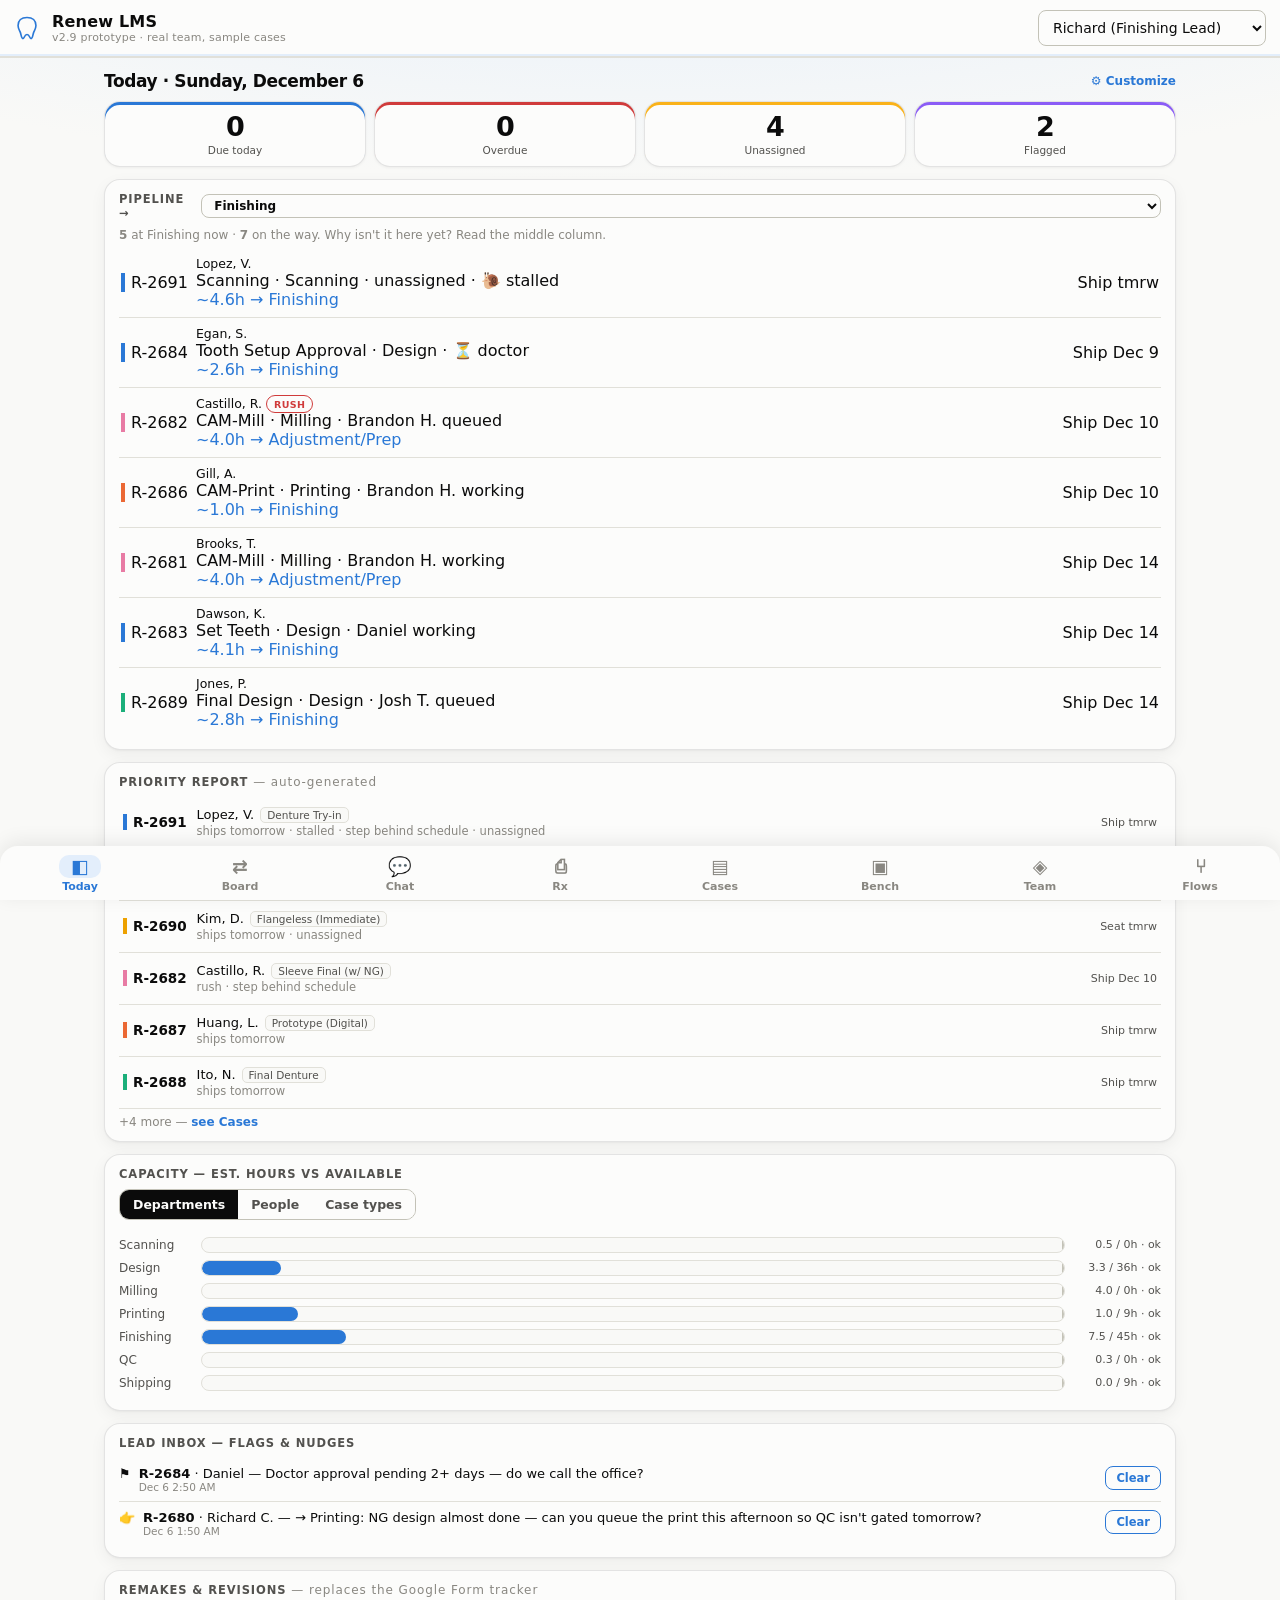
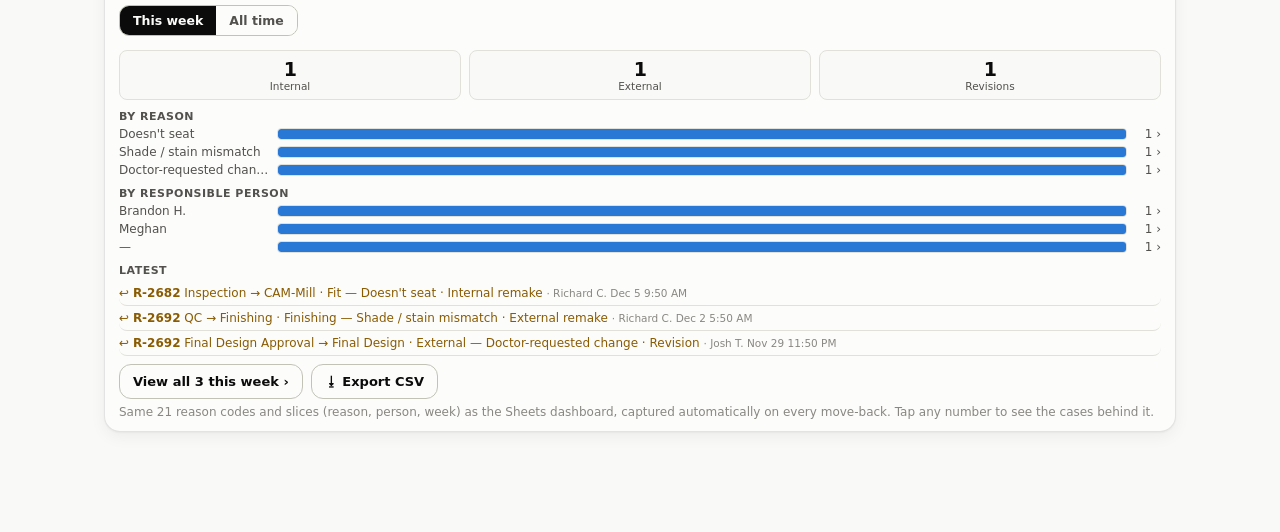
==== commit dc9f7789: "Add files via upload" ====
--- a/index.html
+++ b/index.html
@@ -3,7 +3,7 @@
 <head>
 <meta charset="UTF-8">
 <meta name="viewport" content="width=device-width, initial-scale=1.0, viewport-fit=cover">
-<title>Renew LMS — v2.6 Prototype</title>
+<title>Renew LMS — v2.9 Prototype</title>
 <style>
 :root{
   color-scheme: light;
@@ -459,6 +459,13 @@
 .rx-done h3{color:var(--good-text);}
 .rx-sum{font-size:13px;}
 textarea.field{resize:vertical; font:inherit;}
+
+/* ---- remake card: anything with a number behind it opens ---- */
+.rk-click{cursor:pointer; border-radius:8px; transition:background .12s ease;}
+.rk-click:hover{background:var(--accent-soft);}
+.rk-click:active{transform:scale(.99);}
+.rk-stat.rk-click:hover .v{color:var(--accent);}
+.rk-row.rk-click .n{color:var(--ink2); font-variant-numeric:tabular-nums;}
 
 /* ---- workflow builder ---- */
 .btn.ghost{background:transparent; border-color:var(--grid); color:var(--ink2);}
@@ -822,7 +829,34 @@
 const esc = s => String(s==null?'':s).replace(/&/g,'&amp;').replace(/</g,'&lt;').replace(/>/g,'&gt;').replace(/"/g,'&quot;');
 const me = () => tech(state.userId);
 const isLead = () => state.role==='lead' || state.role==='owner';
-const canApprove = () => (state.role==='lead'||state.role==='owner') && (state.userId==='t5' || state.userId==='t0');   // Josh (Design Lead) + Kent (Owner) — a tech signed in at Josh's bench does NOT inherit this
+/* ---- approval kinds ----
+   Three genuinely different gates, not three labels for the same thing:
+     'doctor'  the case stops until the DOCTOR replies; a lead or front desk records it
+     'design'  waits on the design lead (Josh). Kent can also clear it as backup
+     'final'   waits on the owner (Kent). Nobody else can clear it
+   A step with no approvalKind is treated as a doctor approval, which is what the
+   original two seeded approval steps are. */
+const APPROVER_DESIGN = 't5';   // Josh T.
+const APPROVER_OWNER  = 't0';   // Kent H.
+function apprKind(def){ return def && def.approval ? (def.approvalKind || 'doctor') : null; }
+function apprWaitingOn(c, def){                       // display name of whoever it sits with
+  const k = apprKind(def);
+  if(k==='design') return tech(APPROVER_DESIGN).name;
+  if(k==='final')  return tech(APPROVER_OWNER).name;
+  return c ? c.doctor : 'the doctor';
+}
+function apprVerb(def){                               // what the button should say
+  const k = apprKind(def);
+  return k==='doctor' ? '✓ Record doctor approval' : '✓ Approve';
+}
+function canApproveStep(def){
+  const k = apprKind(def);
+  if(k==='final')  return state.userId===APPROVER_OWNER;
+  if(k==='design') return state.userId===APPROVER_DESIGN || state.userId===APPROVER_OWNER;
+  // doctor approvals are RECORDED by whoever is holding the case, not granted by them
+  return isLead() || state.role==='frontdesk';
+}
+const canApprove = () => (state.role==='lead'||state.role==='owner') && (state.userId===APPROVER_DESIGN || state.userId===APPROVER_OWNER);
 const getCase = id => CASES.find(c=>c.id===id);
 const wfOf = c => WORKFLOWS[c.wf];
 const stepDefs = (c,track) => track==='ng' ? wfOf(c).ng : wfOf(c).main;
@@ -970,6 +1004,10 @@
   const entry = {when:now(), by:me().name, from:fromName, to:defs[targetIdx].n, group, code, rtype:rtype||'Internal remake', person:person||'—'};
   c.moveLog.push(entry);
   logEvt(c, `Moved back (${entry.rtype}): ${fromName} → ${defs[targetIdx].n}. Reason: ${group} — ${code}${entry.person!=='—' ? ' · responsible: '+entry.person : ''}`, 'moveback');
+}
+function stepHoursByName(c, name){
+  const d = (wfOf(c).main||[]).find(x=>x.n===name) || ((wfOf(c).ng||[]).find(x=>x.n===name));
+  return d ? d.h : 0;
 }
 function allMoves(weekOnly){
   const cutoff = Date.now() - 7*86400e3;
@@ -1251,7 +1289,8 @@
     if(c.rush){ score+=30; why.push('rush'); }
     if(isStalled(c)){ score+=25; why.push('stalled'); }
     if(currentSteps(c).some(s=>stepLate(c, s.track, s.idx))){ score+=20; why.push('step behind schedule'); }
-    if(currentSteps(c).some(s=>s.def.approval)){ score+=10; why.push('waiting on doctor'); }
+    const apprHere = currentSteps(c).find(s=>s.def.approval);
+    if(apprHere){ score+=10; why.push('waiting on '+apprWaitingOn(c, apprHere.def)); }
     else if(currentSteps(c).some(s=>!s.st.assignee && !s.blocked)){ score+=10; why.push('unassigned'); }
     if(currentSteps(c).some(s=>s.blocked)){ why.push('QC gated on NG'); }
     if(c.hold){ why.push('⏸ on hold'); }
@@ -1298,7 +1337,7 @@
 function currentLabel(c){
   const cs = currentSteps(c);
   if(!cs.length) return 'Complete';
-  return cs.map(s=>`${s.def.n}${s.blocked?' (gated)':''}${s.def.approval?' · ⏳ waiting on doctor':''}${s.def.d!==s.def.n?' · '+s.def.d:''}${s.def.approval?'':(s.st.assignee?' · '+tech(s.st.assignee).name:' · unassigned')}`).join('  +  ');
+  return cs.map(s=>`${s.def.n}${s.blocked?' (gated)':''}${s.def.approval?' · ⏳ waiting on '+apprWaitingOn(c,s.def):''}${s.def.d!==s.def.n?' · '+s.def.d:''}${s.def.approval?'':(s.st.assignee?' · '+tech(s.st.assignee).name:' · unassigned')}`).join('  +  ');
 }
 function caseRow(c){
   return `<div class="case-row" onclick="openCase('${c.id}')">
@@ -1477,9 +1516,11 @@
     moves.forEach(m=>{ const k=key(m); t[k]=(t[k]||0)+1; });
     return Object.entries(t).sort((a,b)=>b[1]-a[1]).slice(0,5);
   };
-  const bars = rows => {
+  const bars = (rows, field) => {
     const max=Math.max(1,...rows.map(r=>r[1]));
-    return rows.map(([k,n])=>`<div class="rk-row"><div class="lbl">${esc(k)}</div><div class="bar"><i style="width:${n/max*100}%"></i></div><div class="n">${n}</div></div>`).join('') || '<div class="empty">Nothing logged.</div>';
+    return rows.map(([k,n])=>`<div class="rk-row rk-click" onclick="rkOpen('${field}','${esc(String(k)).replace(/'/g,"\\'")}')" title="See these ${n}">
+      <div class="lbl">${esc(k)}</div><div class="bar"><i style="width:${n/max*100}%"></i></div><div class="n">${n} ›</div></div>`).join('')
+      || '<div class="empty">Nothing logged.</div>';
   };
   return `<div class="card">
     <h3>Remakes &amp; revisions <span class="subtle" style="text-transform:none; font-weight:400;">— replaces the Google Form tracker</span></h3>
@@ -1488,17 +1529,51 @@
       <button class="${!state.rkWeek?'on':''}" onclick="state.rkWeek=false; render();">All time</button>
     </div>
     <div class="rk-stats">
-      <div class="rk-stat"><div class="v">${count('Internal remake')}</div><div class="k">Internal</div></div>
-      <div class="rk-stat"><div class="v">${count('External remake')}</div><div class="k">External</div></div>
-      <div class="rk-stat"><div class="v">${count('Revision')}</div><div class="k">Revisions</div></div>
+      <div class="rk-stat rk-click" onclick="rkOpen('rtype','Internal remake')"><div class="v">${count('Internal remake')}</div><div class="k">Internal</div></div>
+      <div class="rk-stat rk-click" onclick="rkOpen('rtype','External remake')"><div class="v">${count('External remake')}</div><div class="k">External</div></div>
+      <div class="rk-stat rk-click" onclick="rkOpen('rtype','Revision')"><div class="v">${count('Revision')}</div><div class="k">Revisions</div></div>
     </div>
     <div class="track-title">By reason</div>
-    ${bars(tally(m=>m.code))}
+    ${bars(tally(m=>m.code), 'code')}
     <div class="track-title" style="margin-top:10px;">By responsible person</div>
-    ${bars(tally(m=>m.person||'—'))}
-    ${moves.length? `<div class="track-title" style="margin-top:10px;">Latest</div>${moves.slice(0,3).map(m=>`<div class="evt warn">↩ <b>${m.c.id}</b> ${esc(m.from)} → ${esc(m.to)} · ${esc(m.group)} — ${esc(m.code)} · ${esc(m.rtype)} <span class="t">· ${esc(m.by)} ${fmtWhen(new Date(m.when))}</span></div>`).join('')}`:''}
-    <div class="subtle" style="margin-top:6px;">Same 21 reason codes and slices (reason, person, week) as the Sheets dashboard, captured automatically on every move-back.</div>
+    ${bars(tally(m=>m.person||'—'), 'person')}
+    ${moves.length? `<div class="track-title" style="margin-top:10px;">Latest</div>${moves.slice(0,3).map(m=>`<div class="evt warn rk-click" onclick="openCase('${m.c.id}')">↩ <b>${m.c.id}</b> ${esc(m.from)} → ${esc(m.to)} · ${esc(m.group)} — ${esc(m.code)} · ${esc(m.rtype)} <span class="t">· ${esc(m.by)} ${fmtWhen(new Date(m.when))}</span></div>`).join('')}`:''}
+    <div class="btnrow" style="margin:8px 0 0;">
+      <button class="btn" onclick="rkOpen('all','')">View all ${moves.length} ${state.rkWeek?'this week':'logged'} ›</button>
+      ${moves.length? `<button class="btn" onclick="rkExport()">⭳ Export CSV</button>`:''}
+    </div>
+    <div class="subtle" style="margin-top:6px;">Same 21 reason codes and slices (reason, person, week) as the Sheets dashboard, captured automatically on every move-back. Tap any number to see the cases behind it.</div>
   </div>`;
+}
+
+/* ---- remake drill-in ----
+   Every number on the card has cases behind it. A count you cannot open is a
+   number you have to take on trust, which is the problem with the Sheets version. */
+function rkOpen(field, value){ openModal({type:'remakes', field, value}); }
+function rkMatches(field, value){
+  const moves = allMoves(state.rkWeek);
+  if(field==='all') return moves;
+  if(field==='rtype')  return moves.filter(m=>m.rtype===value);
+  if(field==='code')   return moves.filter(m=>m.code===value);
+  if(field==='person') return moves.filter(m=>(m.person||'—')===value);
+  return moves;
+}
+function rkTitle(field, value){
+  if(field==='all')    return 'All move-backs';
+  if(field==='rtype')  return value;
+  if(field==='code')   return 'Reason: '+value;
+  if(field==='person') return value==='—' ? 'Nobody named responsible' : 'Responsible: '+value;
+  return 'Move-backs';
+}
+function rkExport(){
+  const rows = [['Case','Patient','Doctor','Workflow','From step','To step','Group','Reason','Type','Responsible','Logged by','When']];
+  allMoves(state.rkWeek).forEach(m=>rows.push([m.c.id, m.c.patient, m.c.doctor, wfOf(m.c).name,
+    m.from, m.to, m.group, m.code, m.rtype, m.person||'', m.by, new Date(m.when).toISOString()]));
+  const csv = rows.map(r=>r.map(v=>`"${String(v==null?'':v).replace(/"/g,'""')}"`).join(',')).join('\n');
+  const a=document.createElement('a');
+  a.href=URL.createObjectURL(new Blob([csv],{type:'text/csv'}));
+  a.download=`renew-remakes-${state.rkWeek?'this-week':'all-time'}.csv`;
+  a.click();
 }
 
 /* ===================== board: assign + kanban ===================== */
@@ -1678,9 +1753,9 @@
                  draggable="${isLead()}"
                  ondragstart="kbDragStart('${k.c.id}','${k.track}',${k.idx})"
                  onclick="openModal({type:'kbcard', cid:'${k.c.id}', track:'${k.track}', idx:${k.idx}})">
-              <div class="kc-top">${k.c.id} ${k.track==='ng'?'<span class="badge b-ng">NG</span>':''} ${k.c.rush?'<span class="badge b-rush">RUSH</span>':''} ${k.def.approval?'<span class="badge b-flag">⏳ DR</span>':''} ${k.blocked?'<span title="gated">🔒</span>':''}</div>
-              <div class="kc-step">${esc(k.def.n)}${k.def.approval?' · waiting on doctor':''}${dueLabel(k.c, k.track, k.idx, k.st)} · ${esc(k.c.patient)}</div>
-              <div class="kc-bot"><span>${k.def.approval? esc(k.c.doctor) : (k.st.assignee? tech(k.st.assignee).name : 'unassigned')}</span><span>${shipLabel(k.c)}</span></div>
+              <div class="kc-top">${k.c.id} ${k.track==='ng'?'<span class="badge b-ng">NG</span>':''} ${k.c.rush?'<span class="badge b-rush">RUSH</span>':''} ${k.def.approval?`<span class="badge b-flag">⏳ ${apprKind(k.def)==='doctor'?'DR':(apprKind(k.def)==='final'?'OWNER':'DESIGN')}</span>`:''} ${k.blocked?'<span title="gated">🔒</span>':''}</div>
+              <div class="kc-step">${esc(k.def.n)}${k.def.approval?' · waiting on '+apprWaitingOn(k.c,k.def):''}${dueLabel(k.c, k.track, k.idx, k.st)} · ${esc(k.c.patient)}</div>
+              <div class="kc-bot"><span>${k.def.approval? esc(apprWaitingOn(k.c,k.def)) : (k.st.assignee? tech(k.st.assignee).name : 'unassigned')}</span><span>${shipLabel(k.c)}</span></div>
             </div>`).join('') || '<div class="empty" style="padding:6px 0;">—</div>'}
         </div>`).join('')}
       <div class="kb-col" ondragover="event.preventDefault(); this.classList.add('dragover');" ondragleave="this.classList.remove('dragover');" ondrop="this.classList.remove('dragover'); kbDrop('__DONE__');">
@@ -1709,7 +1784,7 @@
 function approveChat(cid){
   const c=getCase(cid);
   const s=apprNeeded(c);
-  if(!s || !canApprove()) return;
+  if(!s || !canApproveStep(s.def)) return;
   logEvt(c, `${s.def.n} — approved by ${me().name}`, 'step');
   completeStep(c, 'main', s.idx, state.userId);
   c.notes.push({who:me().name, when:now(), text:`✅ Approved: ${s.def.n}`});
@@ -1721,7 +1796,7 @@
   if(!s) return '';
   return `<div class="appr-card">
     ⏳ <b>${esc(s.def.n)}</b> needs sign-off · ${esc(c.doctor)}
-    ${canApprove()? `<div class="btnrow"><button class="btn primary" onclick="approveChat('${c.id}')">✓ Approve</button></div>`
+    ${(()=>{const a=apprNeeded(c); return a && canApproveStep(a.def);})()? `<div class="btnrow"><button class="btn primary" onclick="approveChat('${c.id}')">${(()=>{const a=apprNeeded(c);return apprVerb(a.def);})()}</button></div>`
       : `<div class="subtle" style="margin-top:4px;">Waiting on Josh or Kent. ${state.role==='frontdesk'?'(You can record a phoned-in doctor approval from the case page.)':''}</div>`}
   </div>`;
 }
@@ -1834,7 +1909,7 @@
     if(st.assignee) info += ` · ${tech(st.assignee).name}`;
     if(st.status==='in') info += ` · checked in ${fmtWhen(new Date(st.start))}`;
     if(st.status==='done' && st.end) info += ` · done ${fmtWhen(new Date(st.end))}`;
-    if(d.approval) info += active? ' · ⏳ waiting on doctor' : ' · doctor approval';
+    if(d.approval) info += active? ' · ⏳ waiting on '+apprWaitingOn(c,d) : ' · '+(apprKind(d)==='doctor'?'doctor':apprKind(d)==='final'?'owner':'design lead')+' approval';
     const fork = track==='main' && wfOf(c).forkAfter===i && wfOf(c).ng;
     return `<div class="step ${cls}">
       <div class="rail"><div class="dot"></div><div class="line"></div></div>
@@ -1877,7 +1952,10 @@
       ${c.flag? `<div class="assign-hint">⚑ <b>${esc(c.flag.by)}:</b> ${esc(c.flag.text)} ${isLead()?`<a href="#" onclick="clearFlag(event,'${c.id}')">clear</a>`:''}</div>`:''}
       ${(()=>{
         const appr = currentSteps(c).find(s=>s.track==='main' && s.def.approval);
-        if(appr && (isLead()||state.role==='frontdesk')) return `<div class="assign-hint">⏳ <b>${esc(appr.def.n)}</b> is waiting on ${esc(c.doctor)}. <button class="btn primary" style="margin-left:6px;" onclick="recordApproval('${c.id}',${appr.idx})">✓ Record doctor approval</button></div>`;
+        if(appr && (isLead()||state.role==='frontdesk')){
+          const mine = canApproveStep(appr.def);
+          return `<div class="assign-hint">⏳ <b>${esc(appr.def.n)}</b> is waiting on ${esc(apprWaitingOn(c,appr.def))}.${mine? ` <button class="btn primary" style="margin-left:6px;" onclick="recordApproval('${c.id}',${appr.idx})">${apprVerb(appr.def)}</button>`:' <span class="subtle">Only they can clear it.</span>'}</div>`;
+        }
         return '';
       })()}
       <div class="btnrow">
@@ -1934,7 +2012,7 @@
     stepCard = `<div class="bench-step">
       <div class="big-case">${c.id} · ${esc(c.patient)} · ${wfOf(c).name}</div>
       <div class="big-name" style="font-size:17px;">${headline}</div>
-      ${cs.length? `<div class="assign-hint" style="margin-top:8px; text-align:left;">Current step${cs.length>1?'s':''}: ${cs.map(s=>`<b>${esc(s.def.n)}</b> (${s.def.d}${s.st.assignee?' · '+tech(s.st.assignee).name:''})${s.def.approval?' · ⏳ waiting on doctor':''}${s.blocked?' · gated':''}`).join(' + ')}.<br>${explain}</div>`:''}
+      ${cs.length? `<div class="assign-hint" style="margin-top:8px; text-align:left;">Current step${cs.length>1?'s':''}: ${cs.map(s=>`<b>${esc(s.def.n)}</b> (${s.def.d}${s.st.assignee?' · '+tech(s.st.assignee).name:''})${s.def.approval?' · ⏳ waiting on '+apprWaitingOn(c,s.def):''}${s.blocked?' · gated':''}`).join(' + ')}.<br>${explain}</div>`:''}
       <div class="btnrow" style="margin-top:12px;">
         <button class="btn" onclick="openCase('${c.id}')">Details</button>
         <button class="btn" onclick="openModal({type:'chat', cid:'${c.id}', bench:true})">💬 Chat</button>
@@ -2079,6 +2157,26 @@
         </div>`).join('') : '<div class="empty">No open steps.</div>'}
       <div class="btnrow"><button class="btn" onclick="closeModal()">Close</button></div>`;
   }
+  if(m.type==='remakes'){
+    const rows = rkMatches(m.field, m.value);
+    const hrs = rows.reduce((a,r)=>a+(stepHoursByName(r.c, r.from)||0),0);
+    body = `<h3>${esc(rkTitle(m.field,m.value))} <span class="subtle" style="font-weight:400;">· ${rows.length} ${state.rkWeek?'this week':'all time'}</span></h3>
+      ${hrs>0? `<div class="assign-hint">Roughly <b>${hrs.toFixed(1)}h</b> of bench work was redone.</div>`:''}
+      ${rows.length? rows.map(r=>`
+        <div class="my-row rk-click" onclick="closeModal(); openCase('${r.c.id}')">
+          <div class="cid">${r.c.id}</div>
+          <div class="cmeta" style="flex:1; min-width:0;">
+            <div class="l1" style="font-size:12.5px;">${esc(r.from)} → ${esc(r.to)} <span class="dept-chip">${esc(r.rtype)}</span></div>
+            <div class="l2">${esc(r.c.patient)} · ${esc(r.group)} — ${esc(r.code)}${r.person&&r.person!=='—'?' · '+esc(r.person):''}</div>
+            <div class="l2">${esc(r.by)} · ${fmtWhen(new Date(r.when))}</div>
+          </div>
+          <span class="linklike">open ›</span>
+        </div>`).join('') : '<div class="empty">Nothing logged for this.</div>'}
+      <div class="btnrow">
+        ${m.field!=='all'? `<button class="btn" onclick="rkOpen('all','')">See all move-backs</button>`:''}
+        <button class="btn" onclick="closeModal()">Close</button>
+      </div>`;
+  }
   if(m.type==='kbcard'){
     const defs = stepDefs(c, m.track);
     const def = defs[m.idx];
@@ -2089,7 +2187,7 @@
       <div class="subtle" style="margin-bottom:8px;">${esc(c.patient)} · ${wfOf(c).name} · ${st.assignee? 'assigned to '+tech(st.assignee).name : 'unassigned'} · ${shipLabel(c)}</div>
       ${blocked? '<div class="assign-hint">⛔ Gated — night-guard track must finish before this advances.</div>':''}
       <button class="opt-row" onclick="closeModal(); openCase('${c.id}')">📄 Open case</button>
-      ${isLead()? `<button class="opt-row" ${blocked?'disabled':''} onclick="kbAdvance('${c.id}','${m.track}',${m.idx})">${def.approval?'✓ Record doctor approval':'✓ Complete step'}${next? ' → next: '+esc(next.n)+' ('+next.d+')' : ' → track done'}</button>`:''}
+      ${isLead()? `<button class="opt-row" ${blocked?'disabled':''} onclick="kbAdvance('${c.id}','${m.track}',${m.idx})">${def.approval?apprVerb(def):'✓ Complete step'}${next? ' → next: '+esc(next.n)+' ('+next.d+')' : ' → track done'}</button>`:''}
       ${isLead() && !def.approval? `<div style="display:flex; gap:6px; margin:6px 0;"><select id="kb-assign" class="field" style="flex:1;"><option value="">${st.assignee? '⇄ reassign…':'＋ assign…'}</option>${assignOptions(def, st.assignee, followsPrev(def)? prevAssignee(c,m.track,m.idx): null)}</select><button class="btn" onclick="kbAssign('${c.id}','${m.track}',${m.idx})">Assign</button></div>`:''}
       ${isLead() && m.track==='main'? `<button class="opt-row" onclick="openModal({type:'moveback', cid:'${c.id}'})">↩ Move back (reason required)</button>`:''}
       <div class="btnrow"><button class="btn" onclick="closeModal()">Close</button></div>`;
@@ -2426,8 +2524,14 @@
 }
 function recordApproval(cid, idx){
   const c=getCase(cid);
-  if(trackIdx(c,'main')!==idx || !stepDefs(c,'main')[idx].approval) return;
-  logEvt(c, `Doctor approval recorded (${c.doctor}) by ${me().name}`, 'step');
+  const def = stepDefs(c,'main')[idx];
+  if(trackIdx(c,'main')!==idx || !def || !def.approval) return;
+  if(!canApproveStep(def)){
+    state.boardMsg = `${def.n} can only be cleared by ${apprWaitingOn(c,def)}.`; render(); return;
+  }
+  const k = apprKind(def);
+  logEvt(c, k==='doctor' ? `Doctor approval recorded (${c.doctor}) by ${me().name}`
+                         : `${def.n} — approved by ${me().name}`, 'step');
   completeStep(c, 'main', idx, state.userId);
   render();
 }
@@ -2768,7 +2872,7 @@
   document.getElementById('app').innerHTML = `
     <header class="app">
       <svg class="logo-molar" viewBox="0 0 64 64" aria-hidden="true"><path d="M32 6 C18 6 10 14 10 26 C10 34 14 38 16 44 C18 50 18 58 22 58 C26 58 25 48 32 48 C39 48 38 58 42 58 C46 58 46 50 48 44 C50 38 54 34 54 26 C54 14 46 6 32 6 Z" fill="none" stroke="var(--accent)" stroke-width="4" stroke-linejoin="round"/></svg>
-      <div><h1>Renew LMS <span class="sub">v2.6 prototype · real team, sample cases</span></h1></div>
+      <div><h1>Renew LMS <span class="sub">v2.9 prototype · real team, sample cases</span></h1></div>
       <div class="role-pick">
         <select onchange="setRole(this.value)">
           <option value="lead" ${state.role==='lead'&&state.userId==='t1'?'selected':''}>Richard (Finishing Lead)</option>
@@ -3416,7 +3520,88 @@
   a.href = URL.createObjectURL(blob);
   a.download = 'renew-workflows.json';
   a.click();
-  state.wfMsg = {bad:false, lines:['Exported renew-workflows.json. This is the seed for the real database.']};
+  state.wfMsg = {bad:false, lines:['Exported renew-workflows.json. This is the seed for the real database, and it is also your save point: use Load a saved file to pick up where you left off.']};
+  render();
+}
+
+/* ---- import: the export is the save file, so it has to load back ----
+   Nothing in this prototype survives a reload. Without this, an interrupted
+   authoring session is lost work and the exported file is a dead end. */
+function wfImportClick(){ document.getElementById('wf-file').click(); }
+function wfImportFile(input){
+  const f = input.files && input.files[0];
+  if(!f) return;
+  const rd = new FileReader();
+  rd.onload = () => {
+    try { wfApplyImport(JSON.parse(rd.result)); }
+    catch(e){ state.wfMsg = {bad:true, lines:['That file is not readable as workflow JSON: '+e.message,
+                                              'Pick the renew-workflows.json you exported from this screen.']}; render(); }
+  };
+  rd.onerror = () => { state.wfMsg={bad:true, lines:['Could not read that file.']}; render(); };
+  rd.readAsText(f);
+  input.value = '';   // so picking the same file twice still fires
+}
+function wfApplyImport(raw){
+  if(!raw || typeof raw!=='object' || Array.isArray(raw)) throw new Error('expected an object of workflows');
+  const names = Object.keys(raw);
+  if(!names.length) throw new Error('the file contains no workflows');
+
+  // reverse of wfExport's conv()
+  const back = (s)=>{
+    if(!s || !s.name) throw new Error('a step is missing its name');
+    const o = {n:s.name, d:s.department, h:Number(s.est_hours)||0};
+    if(s.is_approval || s.assignee_rule==='approver'){ o.approval=true; o.approvalKind=s.approval_kind||'doctor'; }
+    else if(s.assignee_rule==='inherit_previous'){ o.rule='prev'; }
+    return o;
+  };
+  // keep existing keys where the name matches, so sample cases already running on
+  // 'tryin' or 'sleeve' keep pointing at the workflow they were created against
+  const keyFor = (name)=>{
+    const hit = Object.entries(WORKFLOWS).find(([,w])=>w.name===name);
+    return hit ? hit[0] : ('wf'+slugTrack(name).slice(0,18));
+  };
+  const built = {};
+  names.forEach(name=>{
+    const w = raw[name];
+    if(!w || !Array.isArray(w.tracks)) throw new Error(`"${name}" has no tracks`);
+    const main = w.tracks.find(t=>t.is_main);
+    if(!main) throw new Error(`"${name}" has no main track`);
+    const o = {name, endState: w.end_state==='in_house'?'inhouse':'ship', main: main.steps.map(back)};
+    const splits = w.tracks.filter(t=>!t.is_main);
+    if(splits.length){
+      o.splits = splits.map((t,i)=>({name:t.name||('split_'+(i+1)), label:t.label||t.name||('Split '+(i+1)),
+        forkAfter:(t.fork_after_position||1)-1, joinAt:(t.join_before_position||1)-1,
+        steps:(t.steps||[]).map(back)}));
+      o.ng = o.splits[0].steps; o.forkAfter = o.splits[0].forkAfter; o.joinAt = o.splits[0].joinAt;
+    }
+    built[keyFor(name)] = o;
+  });
+  // second pass: linked_workflow is stored by NAME, resolve to the key we just assigned
+  names.forEach(name=>{
+    const w = raw[name], k = keyFor(name);
+    if(w.requires_linked_case){
+      built[k].linked = true;
+      if(w.linked_workflow){
+        const t = Object.keys(built).find(x=>built[x].name===w.linked_workflow);
+        if(t) built[k].linkedTo = t;
+      }
+    }
+  });
+
+  // any workflow a live sample case is running on must survive, or those cases break
+  const inUse = [...new Set(CASES.map(c=>c.wf))];
+  const kept = {};
+  inUse.forEach(k=>{ if(!built[k] && WORKFLOWS[k]) kept[k] = WORKFLOWS[k]; });
+  Object.keys(WORKFLOWS).forEach(k=>delete WORKFLOWS[k]);
+  Object.assign(WORKFLOWS, built, kept);   // kept last: a running case never loses its definition
+
+  state.wfDraft = null;
+  const keptNames = Object.values(kept).map(w=>w.name);
+  state.wfMsg = {bad:false, lines:[
+    `Loaded ${names.length} workflow${names.length===1?'':'s'} from that file.`,
+    ...(keptNames.length ? ['Kept the previous definition of '+keptNames.join(', ')+
+        ' because sample cases are still running on it. Your file did not include it.'] : [])
+  ]};
   render();
 }
 
@@ -3446,7 +3631,12 @@
   <div class="btnrow" style="margin:0 2px 10px;">
     <button class="btn primary" onclick="wfOpen(null)">＋ New workflow</button>
     <button class="btn" onclick="wfExport()">⭳ Export for the database</button>
+    <button class="btn" onclick="wfImportClick()">⭱ Load a saved file</button>
+    <input id="wf-file" type="file" accept="application/json,.json" style="display:none"
+           onchange="wfImportFile(this)">
   </div>
+  <div class="subtle" style="margin:-4px 2px 10px;">Nothing here survives closing the tab. Export whenever you
+    have made progress: that file is your save, and Load a saved file brings it back.</div>
   <div class="tm-grid">${rows}</div>`;
 }
 
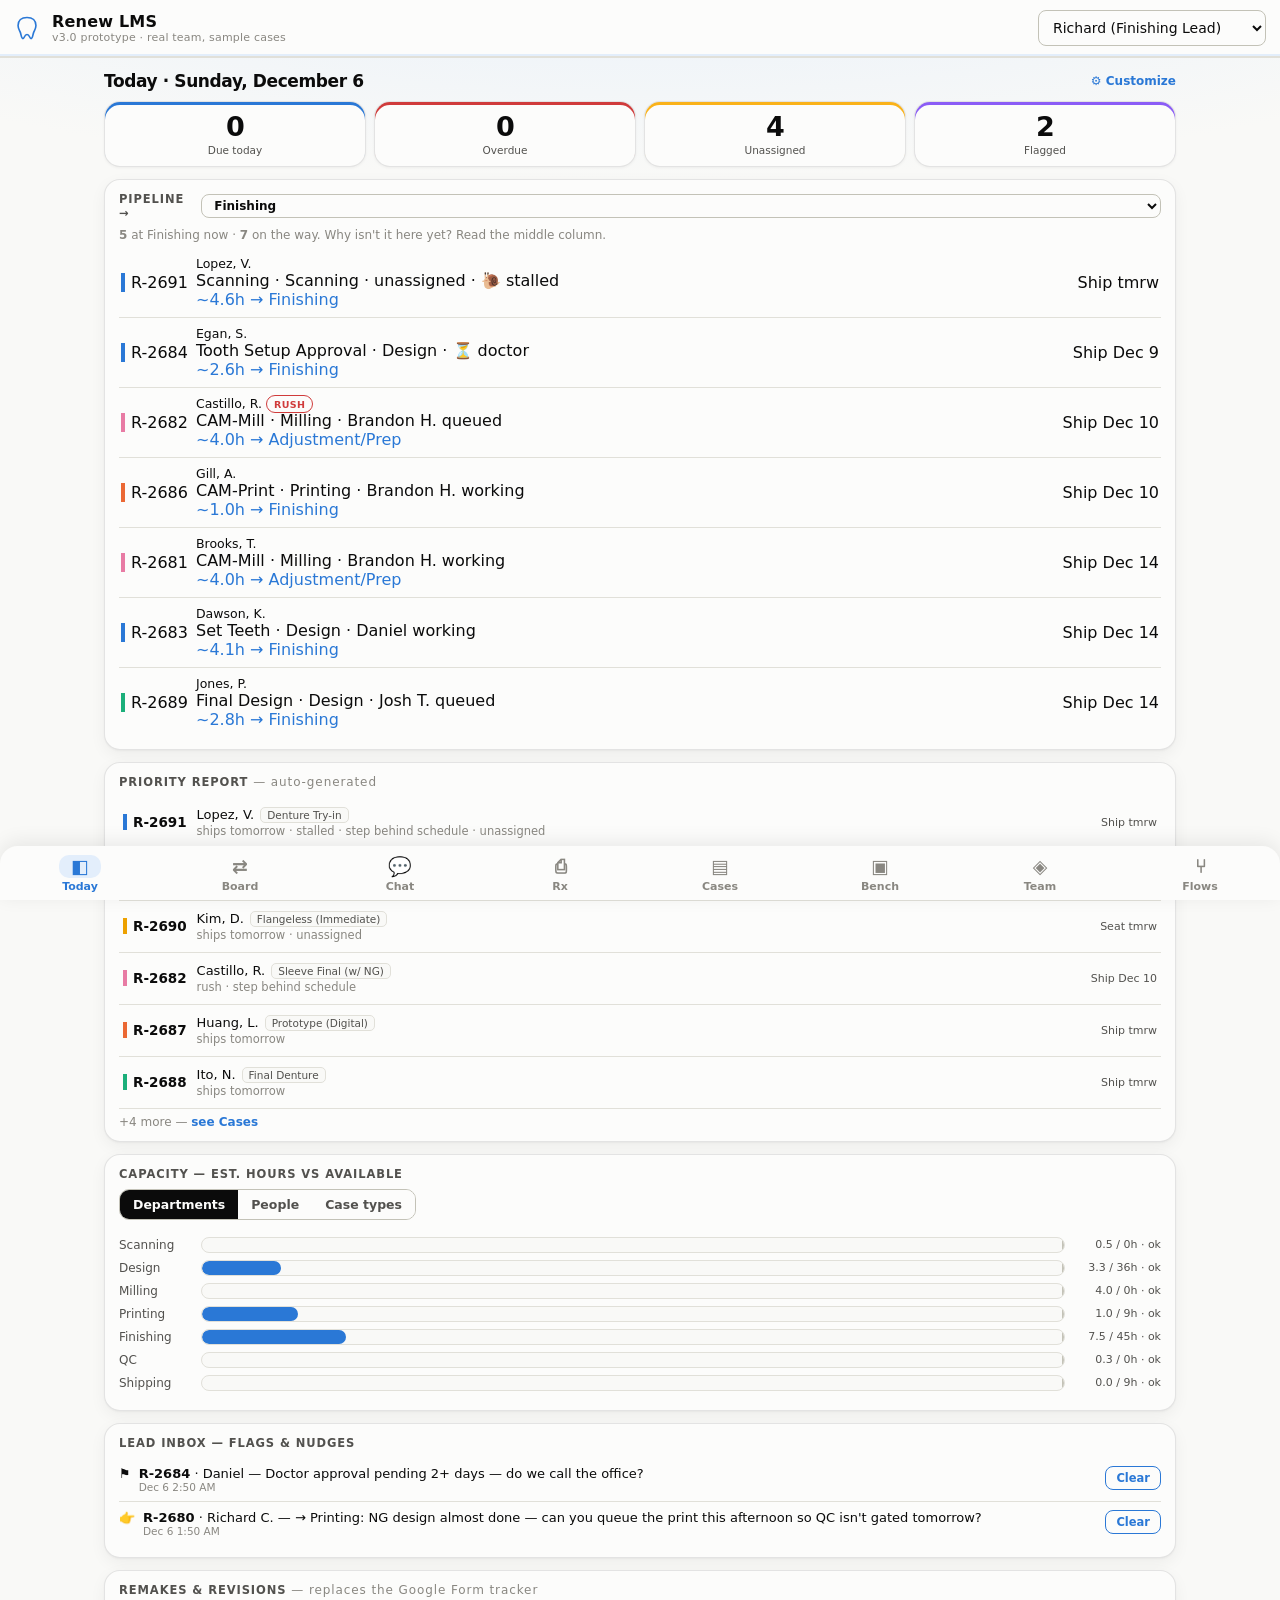
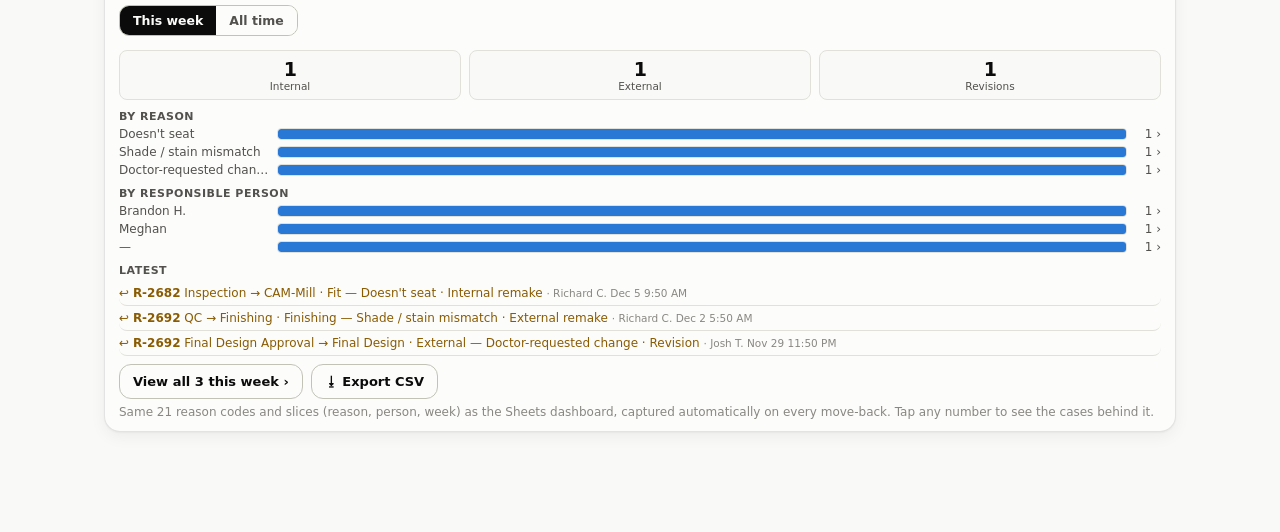
==== commit 25091ac9: "Add files via upload" ====
--- a/index.html
+++ b/index.html
@@ -3,7 +3,7 @@
 <head>
 <meta charset="UTF-8">
 <meta name="viewport" content="width=device-width, initial-scale=1.0, viewport-fit=cover">
-<title>Renew LMS — v2.9 Prototype</title>
+<title>Renew LMS — v3.0 Prototype</title>
 <style>
 :root{
   color-scheme: light;
@@ -1950,6 +1950,24 @@
       <div style="margin:6px 0;">${caseBadges(c)}</div>
       ${c.hold && !done? `<div class="assign-hint" style="border:1px solid var(--serious);">⏸ <b>ON HOLD — ${esc(c.hold.by)}:</b> ${esc(c.hold.reason)} · skipped by auto-assign, bench can't start it. ${isLead()?`<button class="linklike" onclick="releaseHold('${c.id}')">Release hold</button>`:''}</div>`:''}
       ${c.flag? `<div class="assign-hint">⚑ <b>${esc(c.flag.by)}:</b> ${esc(c.flag.text)} ${isLead()?`<a href="#" onclick="clearFlag(event,'${c.id}')">clear</a>`:''}</div>`:''}
+      ${isLead() && !done ? (()=>{
+        const cs = currentSteps(c);
+        if(!cs.length) return '';
+        return `<div class="assign-hint" style="margin-top:8px;">
+          <b>Move it on.</b> ${cs.length>1?'Both current steps are listed; ':''}a lead can advance a case from here even when something is in the way.
+          <div class="btnrow" style="margin:8px 0 0;">
+          ${cs.map(sx=>{
+            const bl = advanceBlockers(c, sx.track, sx.idx).filter(x=>x.k!=='unassigned');
+            const nx = stepDefs(c,sx.track)[sx.idx+1];
+            return `<button class="btn ${bl.length?'danger':'primary'}" onclick="leadAdvance('${c.id}','${sx.track}',${sx.idx},false)"
+              title="${bl.length? esc(bl.map(x=>x.t).join('; ')) : 'Nothing is in the way'}">
+              ${bl.length?'⚠ ':'✓ '}${esc(sx.def.n)}${sx.track!=='main'?' (NG)':''} →${nx? ' '+esc(nx.n) : ' done'}</button>`;
+          }).join('')}
+          </div>
+          ${cs.some(sx=>advanceBlockers(c,sx.track,sx.idx).filter(x=>x.k!=='unassigned').length)
+            ? '<div class="subtle" style="margin-top:6px;">A red button means something is in the way. It will tell you what and ask before it overrides, and the override is logged with your name.</div>' : ''}
+        </div>`;
+      })() : ''}
       ${(()=>{
         const appr = currentSteps(c).find(s=>s.track==='main' && s.def.approval);
         if(appr && (isLead()||state.role==='frontdesk')){
@@ -2187,7 +2205,8 @@
       <div class="subtle" style="margin-bottom:8px;">${esc(c.patient)} · ${wfOf(c).name} · ${st.assignee? 'assigned to '+tech(st.assignee).name : 'unassigned'} · ${shipLabel(c)}</div>
       ${blocked? '<div class="assign-hint">⛔ Gated — night-guard track must finish before this advances.</div>':''}
       <button class="opt-row" onclick="closeModal(); openCase('${c.id}')">📄 Open case</button>
-      ${isLead()? `<button class="opt-row" ${blocked?'disabled':''} onclick="kbAdvance('${c.id}','${m.track}',${m.idx})">${def.approval?apprVerb(def):'✓ Complete step'}${next? ' → next: '+esc(next.n)+' ('+next.d+')' : ' → track done'}</button>`:''}
+      ${isLead()? (()=>{const bl=advanceBlockers(c,m.track,m.idx).filter(b=>b.k!=='unassigned');
+          return `<button class="opt-row${bl.length?' warn':''}" onclick="kbAdvance('${c.id}','${m.track}',${m.idx})">${bl.length?'⚠ Push forward anyway':(def.approval?apprVerb(def):'✓ Complete step')}${next? ' → next: '+esc(next.n)+' ('+next.d+')' : ' → track done'}</button>`;})() :''}
       ${isLead() && !def.approval? `<div style="display:flex; gap:6px; margin:6px 0;"><select id="kb-assign" class="field" style="flex:1;"><option value="">${st.assignee? '⇄ reassign…':'＋ assign…'}</option>${assignOptions(def, st.assignee, followsPrev(def)? prevAssignee(c,m.track,m.idx): null)}</select><button class="btn" onclick="kbAssign('${c.id}','${m.track}',${m.idx})">Assign</button></div>`:''}
       ${isLead() && m.track==='main'? `<button class="opt-row" onclick="openModal({type:'moveback', cid:'${c.id}'})">↩ Move back (reason required)</button>`:''}
       <div class="btnrow"><button class="btn" onclick="closeModal()">Close</button></div>`;
@@ -2499,13 +2518,50 @@
   state.kbMsg = next? `Next step for ${c.id} is ${next.n} in ${next.d} — drop it there, on its own column, or use the card menu.` : `${c.id} is at its last step — drag to Done.`;
   render();
 }
-function kbAdvance(cid, track, idx){
-  const c=getCase(cid);
-  if(trackIdx(c,track)!==idx || isBlocked(c,track,idx)){ closeModal(); return; }
-  if(stepDefs(c,track)[idx].approval) logEvt(c, `Doctor approval recorded (${c.doctor}) by ${me().name}`, 'step');
+/* ---- lead override: push a case forward from anywhere ----
+   A lead can always move a case on. The rules exist to catch mistakes, not to
+   trap a case on a Friday afternoon. So nothing here refuses; it explains what
+   is being bypassed, asks once, and writes an honest line in the log. */
+function advanceBlockers(c, track, idx){
+  const def = stepDefs(c,track)[idx];
+  const st  = c.tracks[track].steps[idx];
+  const out = [];
+  if(isBlocked(c,track,idx)){
+    const left = (c.tracks.ng?c.tracks.ng.steps:[]).filter(x=>x.status!=='done').length;
+    out.push({k:'gated', t:`the night-guard track still has ${left} step${left===1?'':'s'} to go, and this step normally waits for it`});
+  }
+  if(c.hold) out.push({k:'hold', t:`the case is on HOLD${c.hold.reason?' ('+c.hold.reason+')':''}${c.hold.by?', put there by '+c.hold.by:''}`});
+  if(def.approval && !canApproveStep(def)) out.push({k:'appr', t:`${apprWaitingOn(c,def)} has not signed it off`});
+  if(st.status==='in' && st.assignee && st.assignee!==state.userId)
+    out.push({k:'working', t:`${tech(st.assignee).name} is checked in on it right now`});
+  if(!st.assignee && !def.approval) out.push({k:'unassigned', t:'nobody was assigned to it, so it will be recorded against you'});
+  return out;
+}
+function leadAdvance(cid, track, idx, fromModal){
+  if(!isLead()) return;
+  const c = getCase(cid);
+  if(!c || trackIdx(c,track)!==idx){
+    state.boardMsg='That step already moved — screen refreshed.'; if(fromModal) closeModal(); render(); return;
+  }
+  const def = stepDefs(c,track)[idx];
+  const blockers = advanceBlockers(c, track, idx);
+  const serious = blockers.filter(b=>b.k!=='unassigned');
+  if(serious.length){
+    const msg = `Push "${def.n}" forward anyway?\n\n`
+      + serious.map(b=>'• '+b.t).join('\n')
+      + `\n\nThis is recorded as a lead override with your name on it.`;
+    if(!window.confirm(msg)){ if(fromModal) closeModal(); render(); return; }
+    logEvt(c, `Lead override by ${me().name}: advanced ${def.n} past ${serious.map(b=>b.k==='gated'?'the night-guard gate':b.k==='hold'?'the hold':b.k==='appr'?'an unsigned approval':'another tech being checked in').join(' and ')}`, 'warn');
+  }
+  if(def.approval && !serious.some(b=>b.k==='appr'))
+    logEvt(c, apprKind(def)==='doctor' ? `Doctor approval recorded (${c.doctor}) by ${me().name}`
+                                       : `${def.n} — approved by ${me().name}`, 'step');
   completeStep(c, track, idx, state.userId);
-  closeModal();
-}
+  const nxt = currentSteps(c).map(x=>x.def.n).join(' + ');
+  state.boardMsg = `✓ ${c.id} · ${def.n} done${nxt? ' → now at '+nxt : ' → track complete'}`;
+  if(fromModal) closeModal(); else render();
+}
+function kbAdvance(cid, track, idx){ leadAdvance(cid, track, idx, true); }
 function kbAssign(cid, track, idx){
   const tid=document.getElementById('kb-assign').value;
   if(!tid){ return; }
@@ -2872,7 +2928,7 @@
   document.getElementById('app').innerHTML = `
     <header class="app">
       <svg class="logo-molar" viewBox="0 0 64 64" aria-hidden="true"><path d="M32 6 C18 6 10 14 10 26 C10 34 14 38 16 44 C18 50 18 58 22 58 C26 58 25 48 32 48 C39 48 38 58 42 58 C46 58 46 50 48 44 C50 38 54 34 54 26 C54 14 46 6 32 6 Z" fill="none" stroke="var(--accent)" stroke-width="4" stroke-linejoin="round"/></svg>
-      <div><h1>Renew LMS <span class="sub">v2.9 prototype · real team, sample cases</span></h1></div>
+      <div><h1>Renew LMS <span class="sub">v3.0 prototype · real team, sample cases</span></h1></div>
       <div class="role-pick">
         <select onchange="setRole(this.value)">
           <option value="lead" ${state.role==='lead'&&state.userId==='t1'?'selected':''}>Richard (Finishing Lead)</option>
